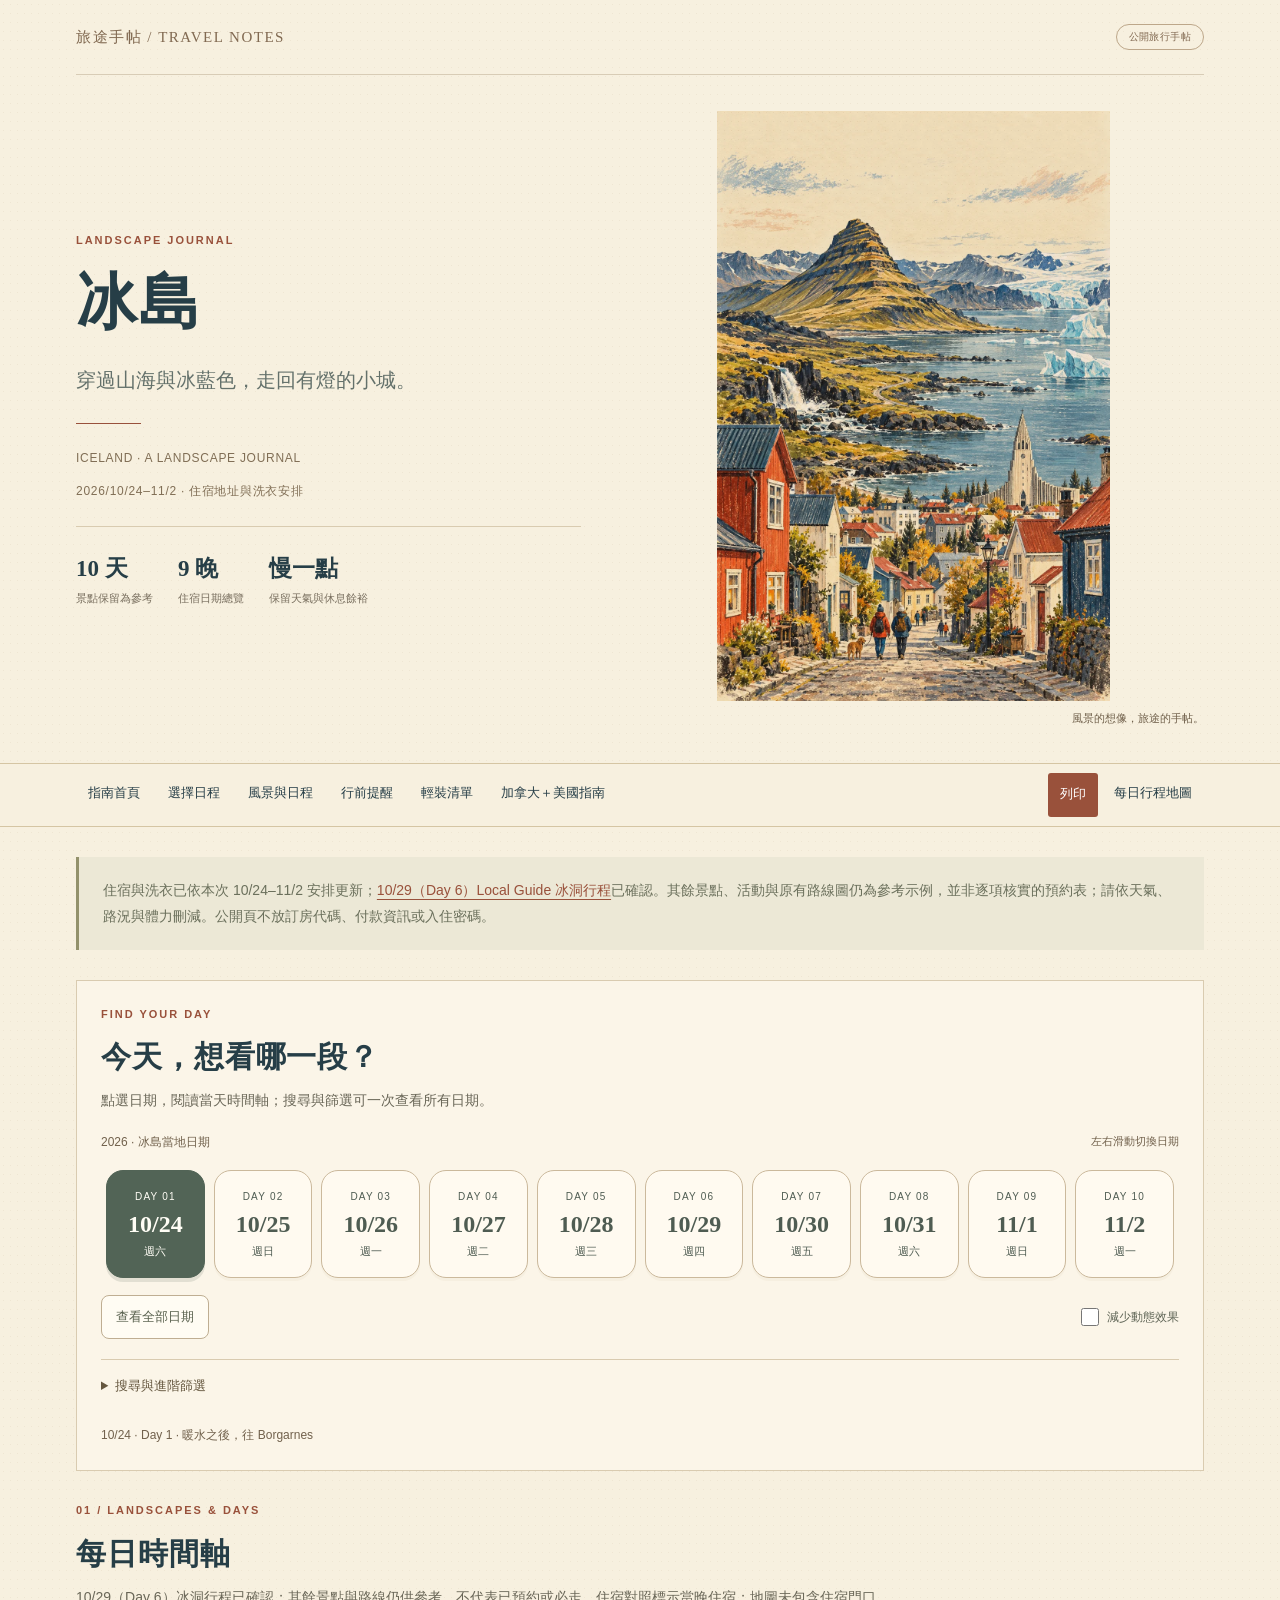
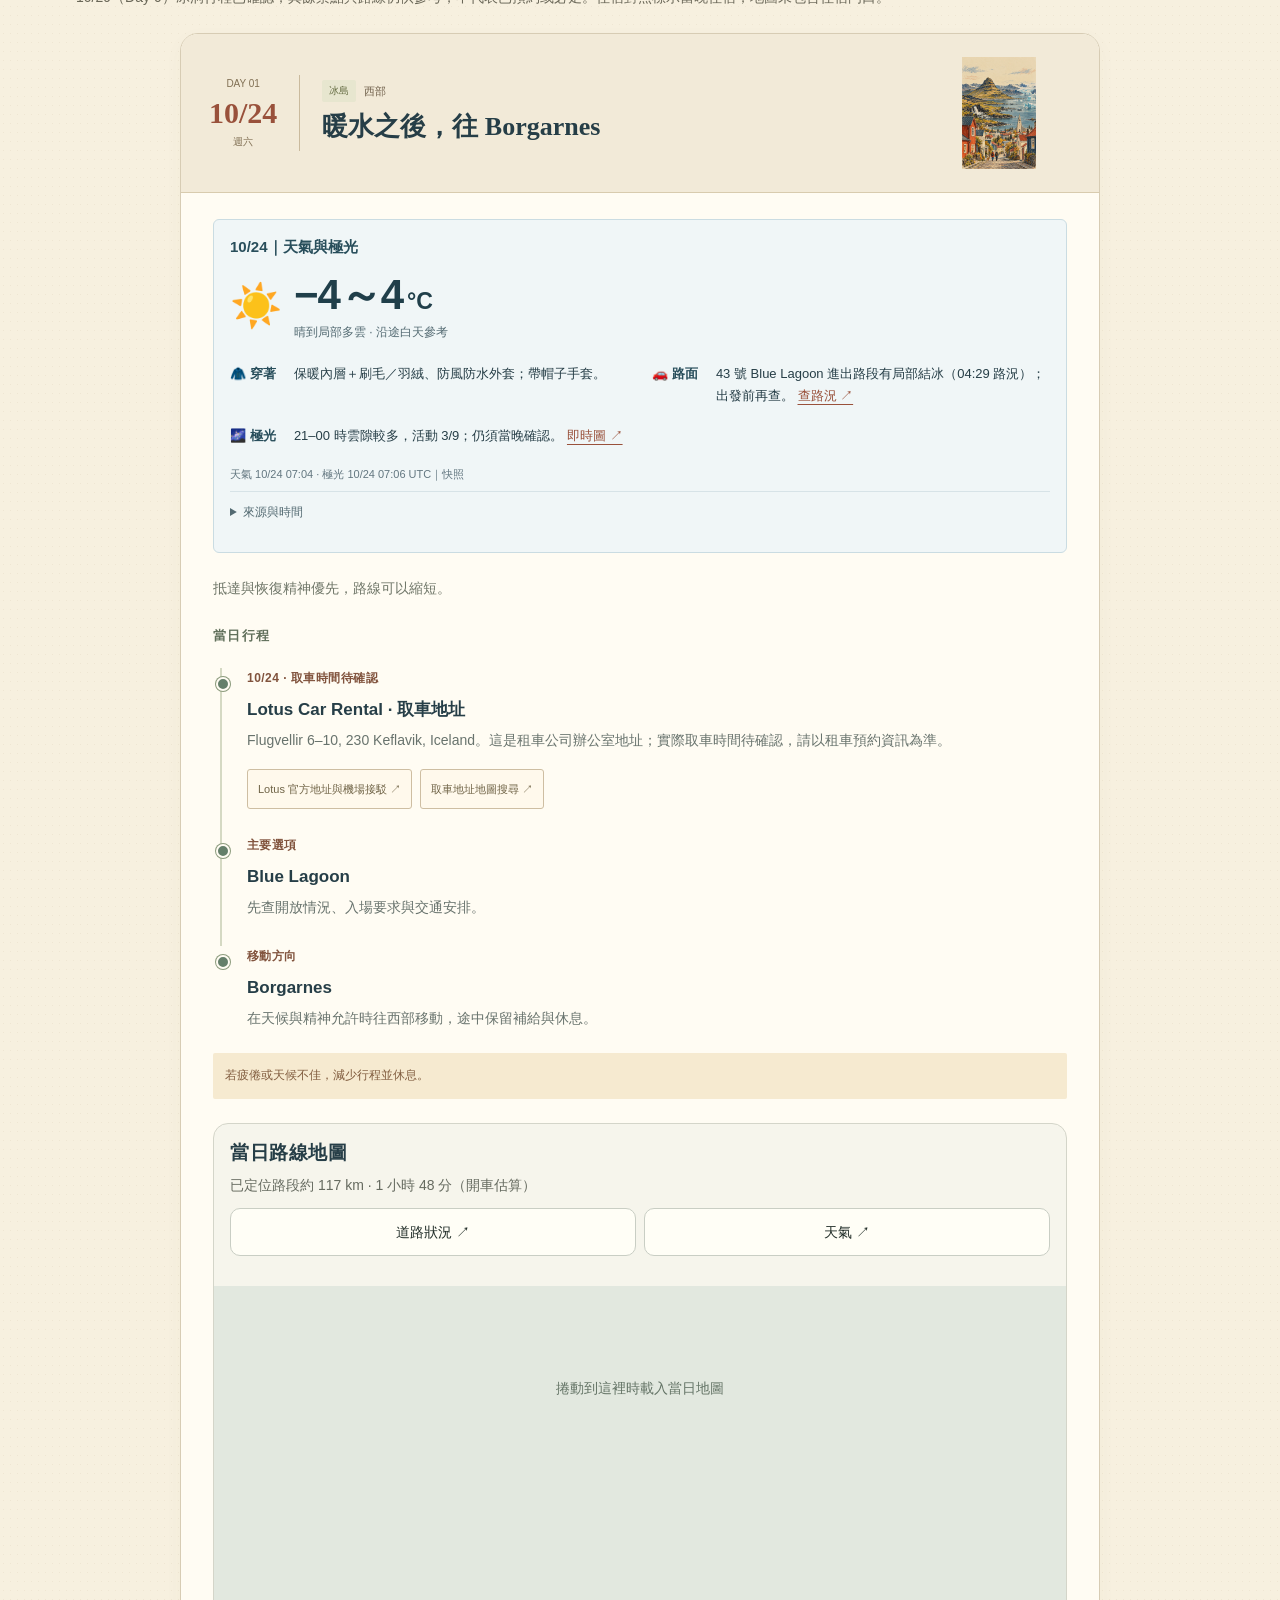
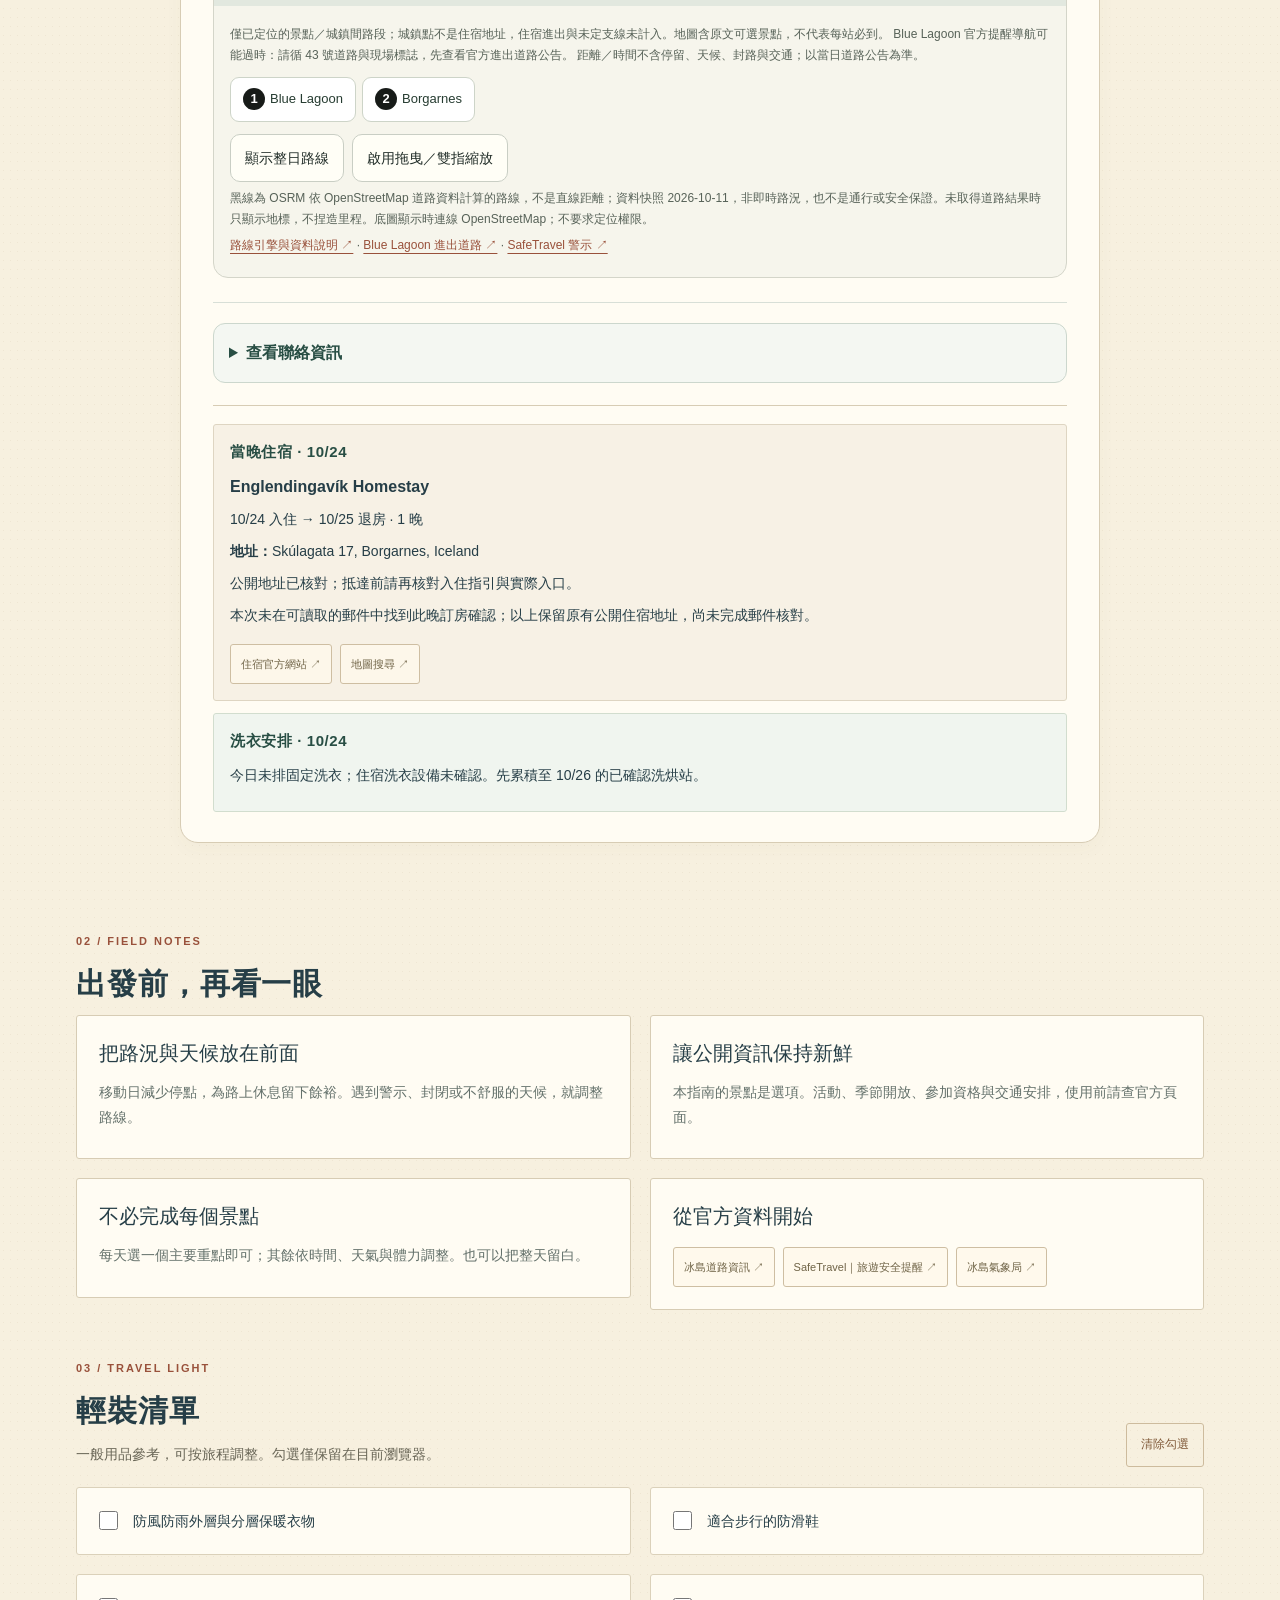
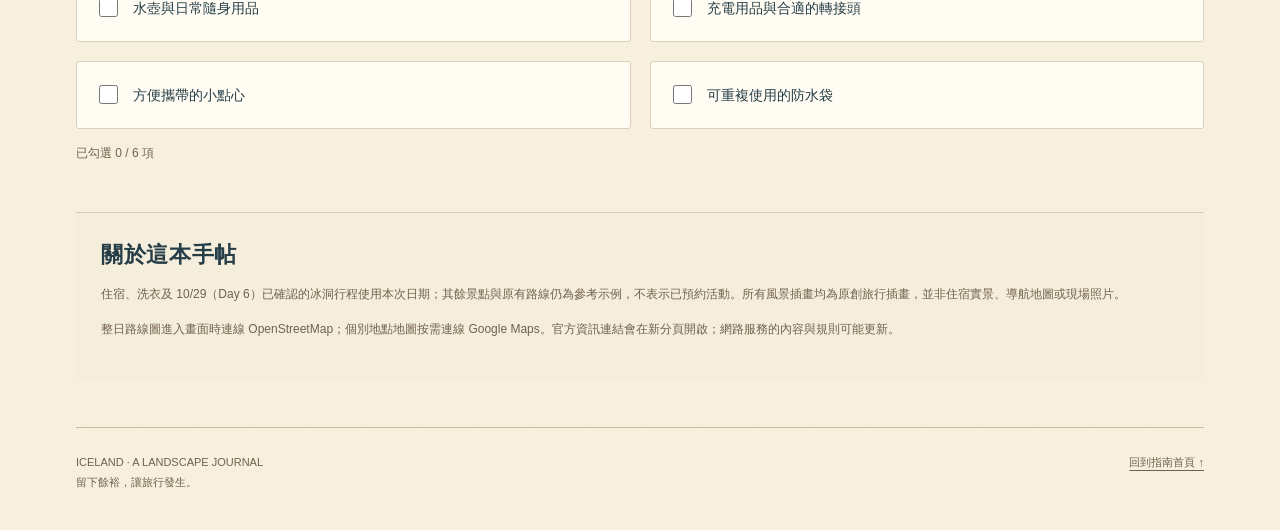
==== iceland.html @ a9594564 "Set Oct 31 recommended checkout and departure at 08:30" ====
<!DOCTYPE html>
<html lang="zh-Hant"><head><meta charset="utf-8"><meta name="viewport" content="width=device-width,initial-scale=1"><meta name="color-scheme" content="light"><meta name="referrer" content="origin"><meta http-equiv="Content-Security-Policy" content="default-src 'none'; style-src 'self'; script-src 'self'; img-src 'self' data: https://tile.openstreetmap.org; connect-src 'none'; form-action 'none'; base-uri 'none'; object-src 'none'; frame-src https://maps.google.com https://www.google.com"><title>冰島｜旅途手帖</title><meta name="description" content="冰島 10/24–11/2 住宿、洗衣安排與 10/29 Local Guide Ice Cave Discovery 已確認行程，其餘景點供參考。"><link rel="stylesheet" href="assets/site.css?v=20261011-map1"><link rel="stylesheet" href="assets/leaflet.css?v=20261011-route1"><link rel="stylesheet" href="assets/iceland-route.css?v=20261011-inline1"><link rel="stylesheet" href="assets/iceland-daily-logistics.css?v=20261023-daily1"><link rel="stylesheet" href="assets/iceland-daily-weather.css?v=20261023-weather-compact1"><link rel="stylesheet" href="assets/iceland-daily.css?v=20261023-timeline1"></head><body data-guide="iceland"><a class="skip" href="#days">跳到每日時間軸</a><header class="wrap"><div class="masthead"><a href="index.html">旅途手帖 / TRAVEL NOTES</a><span class="privacy">公開旅行手帖</span></div><div class="hero"><div><p class="eyebrow">LANDSCAPE JOURNAL</p><h1>冰島</h1><p class="hero-sub">穿過山海與冰藍色，走回有燈的小城。</p><div class="cover-rule"></div><p class="cover-caption">ICELAND · A LANDSCAPE JOURNAL</p><p class="period">2026/10/24–11/2 · 住宿地址與洗衣安排</p><div class="metrics"><div><b>10 天</b><span>景點保留為參考</span></div><div><b>9 晚</b><span>住宿日期總覽</span></div><div><b>慢一點</b><span>保留天氣與休息餘裕</span></div></div></div><figure class="cover-illustration"><img src="assets/iceland-1.webp" alt="冰島原創旅行風景插畫" width="1024" height="1536" fetchpriority="high" decoding="async"><figcaption>風景的想像，旅途的手帖。</figcaption></figure></div></header><nav class="topnav" aria-label="手帖導覽"><div class="wrap nav-inner"><a href="index.html">指南首頁</a><a href="#finder">選擇日程</a><a href="#days">風景與日程</a><a href="#notes">行前提醒</a><a href="#packing">輕裝清單</a><a href="canada.html">加拿大＋美國指南</a><button id="print" type="button">列印</button><a href="#days">每日行程地圖</a></div></nav><main class="wrap"><p class="intro-note">住宿與洗衣已依本次 10/24–11/2 安排更新；<a href="#day-6">10/29（Day 6）Local Guide 冰洞行程</a>已確認。其餘景點、活動與原有路線圖仍為參考示例，並非逐項核實的預約表；請依天氣、路況與體力刪減。公開頁不放訂房代碼、付款資訊或入住密碼。</p><noscript><p class="callout">下方完整列出 10 天行程；日期切換、篩選與清單勾選保存需要啟用 JavaScript。</p></noscript>
<section id="finder" class="finder"><div class="section-head"><div><p class="eyebrow">FIND YOUR DAY</p><h2>今天，想看哪一段？</h2><p class="section-desc">點選日期，閱讀當天時間軸；搜尋與篩選可一次查看所有日期。</p></div></div><div class="daily-date-ui" hidden><p class="date-hint">2026 · 冰島當地日期 <span>左右滑動切換日期</span></p><div class="date-strip" role="group" aria-label="選擇每日行程，方向鍵切換日期"><button type="button" class="date-chip" id="date-1" data-select-day="1" aria-controls="day-1" aria-pressed="false" aria-label="10 月 24 日，星期六，Day 1"><span class="date-chip-day">DAY 01</span><b>10/24</b><span class="date-chip-weekday">週六</span></button><button type="button" class="date-chip" id="date-2" data-select-day="2" aria-controls="day-2" aria-pressed="false" aria-label="10 月 25 日，星期日，Day 2"><span class="date-chip-day">DAY 02</span><b>10/25</b><span class="date-chip-weekday">週日</span></button><button type="button" class="date-chip" id="date-3" data-select-day="3" aria-controls="day-3" aria-pressed="false" aria-label="10 月 26 日，星期一，Day 3"><span class="date-chip-day">DAY 03</span><b>10/26</b><span class="date-chip-weekday">週一</span></button><button type="button" class="date-chip" id="date-4" data-select-day="4" aria-controls="day-4" aria-pressed="false" aria-label="10 月 27 日，星期二，Day 4"><span class="date-chip-day">DAY 04</span><b>10/27</b><span class="date-chip-weekday">週二</span></button><button type="button" class="date-chip" id="date-5" data-select-day="5" aria-controls="day-5" aria-pressed="false" aria-label="10 月 28 日，星期三，Day 5"><span class="date-chip-day">DAY 05</span><b>10/28</b><span class="date-chip-weekday">週三</span></button><button type="button" class="date-chip" id="date-6" data-select-day="6" aria-controls="day-6" aria-pressed="false" aria-label="10 月 29 日，星期四，Day 6"><span class="date-chip-day">DAY 06</span><b>10/29</b><span class="date-chip-weekday">週四</span></button><button type="button" class="date-chip" id="date-7" data-select-day="7" aria-controls="day-7" aria-pressed="false" aria-label="10 月 30 日，星期五，Day 7"><span class="date-chip-day">DAY 07</span><b>10/30</b><span class="date-chip-weekday">週五</span></button><button type="button" class="date-chip" id="date-8" data-select-day="8" aria-controls="day-8" aria-pressed="false" aria-label="10 月 31 日，星期六，Day 8"><span class="date-chip-day">DAY 08</span><b>10/31</b><span class="date-chip-weekday">週六</span></button><button type="button" class="date-chip" id="date-9" data-select-day="9" aria-controls="day-9" aria-pressed="false" aria-label="11 月 1 日，星期日，Day 9"><span class="date-chip-day">DAY 09</span><b>11/1</b><span class="date-chip-weekday">週日</span></button><button type="button" class="date-chip" id="date-10" data-select-day="10" aria-controls="day-10" aria-pressed="false" aria-label="11 月 2 日，星期一，Day 10"><span class="date-chip-day">DAY 10</span><b>11/2</b><span class="date-chip-weekday">週一</span></button></div><div class="daily-view-actions"><button id="all-days" type="button" aria-pressed="false" aria-controls="days">查看全部日期</button><label class="motion-choice"><input id="reduce-motion" type="checkbox"><span id="motion-label">減少動態效果</span></label></div></div><details class="day-filters"><summary>搜尋與進階篩選</summary><div class="week-chips" aria-label="相對週次"><button class="week-chip" type="button" data-week="all" aria-pressed="true">全部週次</button><button class="week-chip" type="button" data-week="1" aria-pressed="false">第 1 週 <small>Day 1–7</small></button><button class="week-chip" type="button" data-week="2" aria-pressed="false">第 2 週 <small>Day 8–10</small></button></div><div class="week-controls"><button id="prev-week" type="button">← 前一週</button><span id="active-week">全部週次</span><button id="next-week" type="button">下一週 →</button></div><div class="filters"><label>國家<select id="country"><option value="all">全部國家</option><option value="冰島">冰島</option></select></label><label>日期／日程<select id="day"><option value="all">全部 Day</option><option value="1">10/24 · Day 1 · 暖水之後，往 Borgarnes</option><option value="2">10/25 · Day 2 · 海豹沙灘與草帽山</option><option value="3">10/26 · Day 3 · 離開斯奈半島，木屋休息</option><option value="4">10/27 · Day 4 · 南岸瀑布，聽水的聲音</option><option value="5">10/28 · Day 5 · 黑沙灘往冰河湖</option><option value="6">10/29 · Day 6 · 留在冰藍色裡</option><option value="7">10/30 · Day 7 · 海鮮支線與東南岸回程</option><option value="8">10/31 · Day 8 · 黃金圈選段，回到小城</option><option value="9">11/1 · Day 9 · 雷克雅維克的一杯咖啡</option><option value="10">11/2 · Day 10 · 海岸留白與旅程收尾</option></select></label><label>地區<select id="region"><option value="all">全部地區</option><option value="西部">西部</option><option value="斯奈山半島">斯奈山半島</option><option value="南岸">南岸</option><option value="冰河湖">冰河湖</option><option value="東南岸">東南岸</option><option value="黃金圈">黃金圈</option><option value="Reykjavík">Reykjavík</option></select></label><label class="search">關鍵字<input id="search" type="search" placeholder="景點、城市、活動…" autocomplete="off"></label></div><div class="filter-actions"><button id="show-results" type="button">查看日程 ↓</button><button id="clear-filters" type="button" class="reset">全部／清除篩選</button></div></details><p id="result-count" class="result-count" role="status" aria-live="polite">共 10 天行程；景點仍依原註記供參考</p></section><section id="days" class="section"><div class="section-head"><div><p class="eyebrow">01 / LANDSCAPES &amp; DAYS</p><h2>每日時間軸</h2><p class="section-desc">10/29（Day 6）冰洞行程已確認；其餘景點與路線仍供參考，不代表已預約或必走。住宿對照標示當晚住宿；地圖未包含住宿門口。</p></div></div><section class="chapter-block" aria-labelledby="chapter-1"><div class="chapter-opening no-art"><div class="chapter-copy"><span class="chapter-number">01</span><span class="chapter-date">DAY 1–1</span><h3 id="chapter-1">霧與暖水之間</h3><p>第一段，留給休息與冰島的第一眼。</p><span class="chapter-flourish"></span></div></div><div class="day-grid"><article class="day-card" id="day-1" data-day="1" data-date="2026-10-24" aria-labelledby="day-title-1" data-week="1" data-country="冰島" data-region="西部"><div class="day-top"><div class="date-block"><span>DAY 01</span><b>10/24</b><small>週六</small></div><div class="day-heading"><div class="day-meta"><span class="tag">冰島</span><span>西部</span></div><h3 id="day-title-1">暖水之後，往 Borgarnes</h3></div><img class="day-illustration" src="assets/iceland-1.webp" alt="" width="144" height="112" loading="lazy" decoding="async"></div><div class="day-body"><!-- ICELAND_WEATHER_DAY_2026-10-24_START -->
<section id="weather-2026-10-24" class="daily-weather" aria-labelledby="weather-title-2026-10-24" data-weather-date="2026-10-24" data-weather-status="snapshot" data-weather-updated="2026-10-24T07:04:00Z" data-aurora-updated="2026-10-24T07:06:00Z" data-aurora-status="favorable"><h4 id="weather-title-2026-10-24">10/24｜天氣與極光</h4><div class="weather-quick-top"><span class="weather-icon" aria-hidden="true">☀️</span><div><span class="weather-temperature">−4～4<span class="weather-unit">°C</span></span><p class="weather-condition">晴到局部多雲 · 沿途白天參考</p></div></div><dl class="weather-guidance"><div><dt>🧥 穿著</dt><dd>保暖內層＋刷毛／羽絨、防風防水外套；帶帽子手套。</dd></div><div><dt>🚗 路面</dt><dd>43 號 Blue Lagoon 進出路段有局部結冰（04:29 路況）；出發前再查。 <a href="https://umferdin.is/en" target="_blank" rel="noopener noreferrer">查路況 ↗</a></dd></div><div class="weather-aurora"><dt>🌌 極光</dt><dd>21–00 時雲隙較多，活動 3/9；仍須當晚確認。 <a href="https://en.vedur.is/weather/forecasts/aurora/" target="_blank" rel="noopener noreferrer">即時圖 ↗</a></dd></div></dl><p class="weather-updated">天氣 10/24 07:04 · 極光 10/24 07:06 UTC｜快照</p><details class="weather-provenance"><summary>來源與時間</summary><div class="weather-provenance-body"><p>天氣：IMO，10/24 07:04 UTC 擷取核對；模型起報／分析 10/24 03:00 UTC，並非發布時間。溫度為本日 09:00–18:00 可用時次範圍，非整日高低溫。KEF −1～4°C、Grindavík −1～4°C、Hvanneyri −4～2°C；風速依序為 3～6、4～8、2～3 m/s。Hvanneyri 只作 Borgarnes 周邊參考，大字為沿途三站範圍，不是 Borgarnes 市區或住宿的精確預報。 所列時次未預報降水，來源未提供陣風；不補造雨量總計。</p><p>路面：10/24 約 07:07 UTC 核對 Umferdin 即時資料，43 號 Grindavíkurvegur 的 Reykjanesbraut–Norðurljósavegur 段標示「Spots of ice／局部結冰」，該路段更新 04:29 UTC。這是特定路段快照，不代表整條路況。如另走 42 號 Seltún 附近，當時標示「Slippery／濕滑」（03:21 更新）；425、427 號部分沿海路段也有局部結冰。SafeTravel 當時未列一般警報；不能因此推論道路無冰。</p><p>極光：IMO 雲圖於 10/24 07:06 UTC 核對，起報 10/24 03:00 UTC，涵蓋至 10/27 03:00 UTC；已看低、中、高雲。低、中、高雲圖在 10/24 21:00 與 10/25 00:00 顯示 Borgarnes 周邊多有雲隙，條件相對較佳。這是地區雲圖判讀，不是住宿上空的精確預報。 當日官方活動指數 3/9（0–9 刻度，不是可見百分比）。官方黑夜時段 18:27–翌日 07:58 為 Reykjavík 參考，不能當成住宿的精確時刻；21:00–午夜在此參考黑夜內。仍需黑暗、雲隙與實際活動配合，不保證看見。</p><div class="maps"><a class="map-link" href="https://xmlweather.vedur.is/?op_w=xml&amp;type=forec&amp;lang=en&amp;view=xml&amp;ids=990;1361;1777;1938;6300&amp;params=T;D;F;W;R;FG" target="_blank" rel="noopener noreferrer">IMO 天氣來源 ↗</a><a class="map-link" href="https://en.vedur.is/weather/forecasts/aurora/" target="_blank" rel="noopener noreferrer">IMO 極光／雲圖 ↗</a><a class="map-link" href="https://en.vedur.is/photos/harmonie_island_lcc/261024_0300_18.png" target="_blank" rel="noopener noreferrer">21 時低雲 ↗</a><a class="map-link" href="https://en.vedur.is/photos/harmonie_island_mcc/261024_0300_18.png" target="_blank" rel="noopener noreferrer">21 時中雲 ↗</a><a class="map-link" href="https://en.vedur.is/photos/harmonie_island_hcc/261024_0300_18.png" target="_blank" rel="noopener noreferrer">21 時高雲 ↗</a><a class="map-link" href="https://umferdin.is/en/road/90321" target="_blank" rel="noopener noreferrer">官方即時路況 ↗</a><a class="map-link" href="https://safetravel.is/" target="_blank" rel="noopener noreferrer">SafeTravel ↗</a></div></div></details></section>
<!-- ICELAND_WEATHER_DAY_2026-10-24_END -->
<p class="lead">抵達與恢復精神優先，路線可以縮短。</p><h4 class="timeline-heading">當日行程</h4><ul class="timeline"><li id="lotus-pickup"><span class="time">10/24 · 取車時間待確認</span><strong class="event-title">Lotus Car Rental · 取車地址</strong><p class="detail">Flugvellir 6–10, 230 Keflavik, Iceland。這是租車公司辦公室地址；實際取車時間待確認，請以租車預約資訊為準。</p><div class="maps"><a class="map-link" href="https://www.lotuscarrental.is/our-services/airport-shuttle" target="_blank" rel="noopener noreferrer">Lotus 官方地址與機場接駁 ↗</a><a class="map-link" href="https://www.google.com/maps/search/?api=1&amp;query=Lotus%20Car%20Rental%20Flugvellir%206-10%2C%20230%20Keflavik%2C%20Iceland" target="_blank" rel="noopener noreferrer">取車地址地圖搜尋 ↗</a></div></li><li><span class="time">主要選項</span><strong class="event-title">Blue Lagoon</strong><p class="detail">先查開放情況、入場要求與交通安排。</p></li><li><span class="time">移動方向</span><strong class="event-title">Borgarnes</strong><p class="detail">在天候與精神允許時往西部移動，途中保留補給與休息。</p></li></ul><p class="day-note">若疲倦或天候不佳，減少行程並休息。</p><section id="route-day-1" class="route-overview daily-inline-route" aria-labelledby="route-title-0" data-route-day="day-1"><div class="route-head"><div><h2 id="route-title-0">當日路線地圖</h2><p class="route-estimate" aria-live="polite">已定位路段約 117 km · 1 小時 48 分（開車估算）</p></div><div class="route-sources"><a href="https://umferdin.is/en" target="_blank" rel="noopener noreferrer">道路狀況 ↗</a><a href="https://en.vedur.is/" target="_blank" rel="noopener noreferrer">天氣 ↗</a></div></div><div class="route-canvas route-locked" aria-label="Day 1 · 暖水之後，往 Borgarnes 路線地圖"><p class="route-placeholder">捲動到這裡時載入當日地圖</p></div><div class="route-foot"><p class="route-note"></p><ol class="route-stop-list" aria-label="當日地點編號"></ol><div class="route-actions"><button type="button" class="route-reset">顯示整日路線</button><button type="button" class="route-enable" aria-pressed="false">啟用拖曳／雙指縮放</button></div><p class="route-status" role="status" aria-live="polite"></p><p class="route-note">黑線為 OSRM 依 OpenStreetMap 道路資料計算的路線，不是直線距離；資料快照 2026-10-11，非即時路況，也不是通行或安全保證。未取得道路結果時只顯示地標，不捏造里程。底圖顯示時連線 OpenStreetMap；不要求定位權限。</p><p class="route-note"><a href="https://routing.openstreetmap.de/about.html" target="_blank" rel="noopener noreferrer">路線引擎與資料說明 ↗</a> · <a href="https://www.bluelagoon.com/how-to-get-here" target="_blank" rel="noopener noreferrer">Blue Lagoon 進出道路 ↗</a> · <a href="https://safetravel.is/" target="_blank" rel="noopener noreferrer">SafeTravel 警示 ↗</a></p></div></section><div class="travel-tools"><details class="contact-disclosure"><summary>查看聯絡資訊</summary><div class="travel-tool-body"><p class="travel-help">以下為場館官方公開電話；再次點「撥打」才交由裝置開啟電話功能，不會自動撥號。</p><div class="travel-contact"><strong>Blue Lagoon · 客服</strong><div class="travel-actions"><a href="tel:+3544208800">撥打 +354 420 8800</a><a href="https://www.bluelagoon.com/contact" target="_blank" rel="noopener noreferrer">官方聯絡頁 ↗</a></div></div></div></details></div><div class="daily-logistics"><section id="stay-borgarnes" class="daily-logistics-section daily-stay" aria-labelledby="day-1-stay-title"><h4 id="day-1-stay-title">當晚住宿 · 10/24</h4><p class="daily-property">Englendingavík Homestay</p><p>10/24 入住 → 10/25 退房 · 1 晚</p><p><strong>地址：</strong>Skúlagata 17, Borgarnes, Iceland</p><p>公開地址已核對；抵達前請再核對入住指引與實際入口。</p><p>本次未在可讀取的郵件中找到此晚訂房確認；以上保留原有公開住宿地址，尚未完成郵件核對。</p><div class="maps"><a class="map-link" href="https://www.englendingavik.is/" target="_blank" rel="noopener noreferrer">住宿官方網站 ↗</a><a class="map-link" href="https://www.google.com/maps/search/?api=1&amp;query=Englendingav%C3%ADk%20Homestay%20Sk%C3%BAlagata%2017%2C%20Borgarnes%2C%20Iceland" target="_blank" rel="noopener noreferrer">地圖搜尋 ↗</a></div></section><section class="daily-logistics-section daily-laundry" aria-labelledby="day-1-laundry-title"><h4 id="day-1-laundry-title">洗衣安排 · 10/24</h4><p>今日未排固定洗衣；住宿洗衣設備未確認。先累積至 10/26 的已確認洗烘站。</p></section></div></div></article></div></section><section class="chapter-block" aria-labelledby="chapter-2"><div class="chapter-opening "><figure class="chapter-figure"><img src="assets/iceland-2.webp" alt="山與海，收藏在半島的原創風景插畫" width="1536" height="1024" loading="lazy" decoding="async"><figcaption>原創風景插畫 · 非導航地圖或現場照片</figcaption></figure><div class="chapter-copy"><span class="chapter-number">02</span><span class="chapter-date">DAY 2–3</span><h3 id="chapter-2">山與海，收藏在半島</h3><p>看山影、望海岸，在小鎮停一杯咖啡的時間。</p><span class="chapter-flourish"></span></div></div><div class="day-grid"><article class="day-card" id="day-2" data-day="2" data-date="2026-10-25" aria-labelledby="day-title-2" data-week="1" data-country="冰島" data-region="斯奈山半島"><div class="day-top"><div class="date-block"><span>DAY 02</span><b>10/25</b><small>週日</small></div><div class="day-heading"><div class="day-meta"><span class="tag">冰島</span><span>斯奈山半島</span></div><h3 id="day-title-2">海豹沙灘與草帽山</h3></div><img class="day-illustration" src="assets/iceland-2.webp" alt="" width="144" height="112" loading="lazy" decoding="async"></div><div class="day-body"><!-- ICELAND_WEATHER_DAY_2026-10-25_START -->
<section id="weather-2026-10-25" class="daily-weather" aria-labelledby="weather-title-2026-10-25" data-weather-date="2026-10-25" data-weather-status="snapshot" data-aurora-status="cloud-risk" data-aurora-updated="2026-10-25T07:45:00Z" data-weather-updated="2026-10-25T07:45:00Z"><h4 id="weather-title-2026-10-25">10/25｜天氣與極光</h4><div class="weather-quick-top"><span class="weather-icon" aria-hidden="true">☁️</span><div><span class="weather-temperature">2～4<span class="weather-unit">°C</span></span><p class="weather-condition">Grundarfjörður 陰 · 白天參考，晚間有小雨</p></div></div><dl class="weather-guidance"><div><dt>🧥 穿著</dt><dd>保暖內層＋刷毛／羽絨、防風防水外套；海岸停留帶帽子手套、防水鞋。</dd></div><div><dt>🚗 路面</dt><dd>54 號 Fróðárheiði 積雪；Grundarfjörður–Vatnaleið 局部結冰，出發前再查。 <a href="https://umferdin.is/en" target="_blank" rel="noopener noreferrer">查路況 ↗</a></dd></div><div class="weather-aurora"><dt>🌌 極光</dt><dd>低、中、高雲遮擋風險高；活動 3/9，不代表容易看見。 <a href="https://en.vedur.is/weather/forecasts/aurora/" target="_blank" rel="noopener noreferrer">即時圖 ↗</a></dd></div></dl><p class="weather-updated">10/25 07:45 UTC 更新｜冰島時間 · 預報快照</p><details class="weather-provenance"><summary>來源與時間</summary><div class="weather-provenance-body"><p>天氣：IMO，10/25 07:40–07:42 UTC 擷取、10/25 07:45 UTC 核對；模型起報／分析 10/25 03:00 UTC，並非發布時間。大字為本日 09:00–18:00 可用預報點範圍，不是整日最高／最低溫。Grundarfjörður 站，白天 2～4°C、風 2～4 m/s；19:00 起逐時天氣描述有小雨，21:00 約 3°C／2 m/s。白天 09:00–18:00 降水欄為零，但不能推論今晚無雨。此站僅代表半島北側城鎮，不是全半島、山口或住宿門口。 風速不是陣風，來源未提供陣風值；降水不跨不同時段直接累加成全日總量。</p><p>10/25 約 07:41 UTC 核對 Umferdin（資料流更新 07:40）：54 號 Fróðárheiði 為 Snow／積雪，路段更新 06:47；Grundarfjörður–Vatnaleið 為 Spots of ice／局部結冰，更新 07:29。56 號 Vatnaleið 與部分半島路段為 Not known／資訊未明，不能當成無冰。570 號為 Impassable／不通行。上述為當時實況，不是封閉所有 54 號路段，也不是全天保證。IMO 07:43 查詢未回傳有效天氣警報，仍不能推論道路安全。</p><p>極光：IMO 低、中、高雲圖於 10/25 07:45 UTC 核對；起報 10/25 03:00 UTC，涵蓋至 10/28 03:00 UTC。10/25 21:00 與 10/26 00:00 的低、中、高雲圖均顯示斯奈山北側／Grundarfjörður 周邊有廣泛雲層，遮擋風險高。相較昨日雲帶邊緣的預報，本批雲層更廣，不沿用較有利的判斷。 官方當日活動指數 3/9（0–9 刻度，不是看見的百分比）。官方黑夜時段 18:24–翌日 08:00 為 Reykjavík 參考，不是住宿的精確時刻；21:00–午夜位於此參考黑夜內。仍需黑暗、雲隙與實際活動配合，不保證看見。</p><div class="maps"><a class="map-link" href="https://xmlweather.vedur.is/?op_w=xml&amp;type=forec&amp;lang=en&amp;view=xml&amp;ids=1938;6300;36049&amp;params=T;D;F;W;R;FG" target="_blank" rel="noopener noreferrer">IMO 站點預報 ↗</a><a class="map-link" href="https://en.vedur.is/weather/forecasts/aurora/" target="_blank" rel="noopener noreferrer">IMO 極光／雲圖 ↗</a><a class="map-link" href="https://en.vedur.is/photos/harmonie_island_lcc/261025_0300_18.png" target="_blank" rel="noopener noreferrer">21 時低雲 ↗</a><a class="map-link" href="https://en.vedur.is/photos/harmonie_island_mcc/261025_0300_18.png" target="_blank" rel="noopener noreferrer">21 時中雲 ↗</a><a class="map-link" href="https://en.vedur.is/photos/harmonie_island_hcc/261025_0300_18.png" target="_blank" rel="noopener noreferrer">21 時高雲 ↗</a><a class="map-link" href="https://umferdin.is/en/road/90429" target="_blank" rel="noopener noreferrer">54 號 Fróðárheiði ↗</a><a class="map-link" href="https://umferdin.is/en/road/90431" target="_blank" rel="noopener noreferrer">54 號 Grundarfjörður–Vatnaleið ↗</a><a class="map-link" href="https://umferdin.is/en/road/90433" target="_blank" rel="noopener noreferrer">56 號 Vatnaleið ↗</a><a class="map-link" href="https://umferdin.is/en/road/91323" target="_blank" rel="noopener noreferrer">570 號路況 ↗</a></div></div></details></section>
<!-- ICELAND_WEATHER_DAY_2026-10-25_END -->
<p class="lead">山與海之間，選幾個短停就好。</p><h4 class="timeline-heading">當日行程</h4><ul class="timeline"><li><span class="time">主要選項</span><strong class="event-title">Ytri Tunga／Kirkjufell</strong><p class="detail">與野生動物保持距離；風大時縮短停留。</p></li><li><span class="time">彈性選項</span><strong class="event-title">Búðir 黑教堂／Arnarstapi</strong><p class="detail">時間與路況允許才加入。</p></li></ul><p class="day-note">半島道路、風速與能見度不適合時，調整路線。</p><div class="maps"><a class="map-link" href="https://www.road.is/" target="_blank" rel="noopener noreferrer">冰島道路資訊 ↗</a><a class="map-link" href="https://en.vedur.is/" target="_blank" rel="noopener noreferrer">冰島氣象局 ↗</a></div><section id="route-day-2" class="route-overview daily-inline-route" aria-labelledby="route-title-1" data-route-day="day-2"><div class="route-head"><div><h2 id="route-title-1">當日路線地圖</h2><p class="route-estimate" aria-live="polite">已定位路段約 89 km · 1 小時 28 分（開車估算）</p></div><div class="route-sources"><a href="https://umferdin.is/en" target="_blank" rel="noopener noreferrer">道路狀況 ↗</a><a href="https://en.vedur.is/" target="_blank" rel="noopener noreferrer">天氣 ↗</a></div></div><div class="route-canvas route-locked" aria-label="Day 2 · 海豹沙灘與草帽山 路線地圖"><p class="route-placeholder">捲動到這裡時載入當日地圖</p></div><div class="route-foot"><p class="route-note"></p><ol class="route-stop-list" aria-label="當日地點編號"></ol><div class="route-actions"><button type="button" class="route-reset">顯示整日路線</button><button type="button" class="route-enable" aria-pressed="false">啟用拖曳／雙指縮放</button></div><p class="route-status" role="status" aria-live="polite"></p><p class="route-note">黑線為 OSRM 依 OpenStreetMap 道路資料計算的路線，不是直線距離；資料快照 2026-10-11，非即時路況，也不是通行或安全保證。未取得道路結果時只顯示地標，不捏造里程。底圖顯示時連線 OpenStreetMap；不要求定位權限。</p><p class="route-note"><a href="https://routing.openstreetmap.de/about.html" target="_blank" rel="noopener noreferrer">路線引擎與資料說明 ↗</a> · <a href="https://www.bluelagoon.com/how-to-get-here" target="_blank" rel="noopener noreferrer">Blue Lagoon 進出道路 ↗</a> · <a href="https://safetravel.is/" target="_blank" rel="noopener noreferrer">SafeTravel 警示 ↗</a></p></div></section><div class="daily-logistics"><section id="stay-kirkjufell" class="daily-logistics-section daily-stay" aria-labelledby="day-2-stay-title"><h4 id="day-2-stay-title">當晚住宿 · 10/25</h4><p class="daily-property">Kirkjufell View Cottages</p><p>10/25 入住 → 10/26 退房 · 1 晚</p><p><strong>地址：</strong>Innri Látravík, Grundarfjörður, Iceland</p><p>公開房源地址已核對；抵達前請再核對入住指引與實際入口。</p><p>本次未在可讀取的郵件中找到此晚訂房確認；以上保留原有公開住宿地址，尚未完成郵件核對。</p><div class="maps"><a class="map-link" href="https://www.booking.com/hotel/is/kirkjufell-view-cottages.html" target="_blank" rel="noopener noreferrer">公開房源與地址 ↗</a><a class="map-link" href="https://www.google.com/maps/search/?api=1&amp;query=Kirkjufell%20View%20Cottages%20Innri%20L%C3%A1trav%C3%ADk%2C%20Grundarfj%C3%B6r%C3%B0ur%2C%20Iceland" target="_blank" rel="noopener noreferrer">地圖搜尋 ↗</a></div></section><section class="daily-logistics-section daily-laundry" aria-labelledby="day-2-laundry-title"><h4 id="day-2-laundry-title">洗衣安排 · 10/25</h4><p>今日未排固定洗衣；住宿洗衣設備未確認。明晚 10/26 在 Selfoss 住宿洗第一批衣物。</p></section></div></div></article><article class="day-card" id="day-3" data-day="3" data-date="2026-10-26" aria-labelledby="day-title-3" data-week="1" data-country="冰島" data-region="斯奈山半島"><div class="day-top"><div class="date-block"><span>DAY 03</span><b>10/26</b><small>週一</small></div><div class="day-heading"><div class="day-meta"><span class="tag">冰島</span><span>斯奈山半島</span></div><h3 id="day-title-3">離開斯奈半島，木屋休息</h3></div><img class="day-illustration" src="assets/iceland-2.webp" alt="" width="144" height="112" loading="lazy" decoding="async"></div><div class="day-body"><!-- ICELAND_WEATHER_DAY_2026-10-26_START -->
<section id="weather-2026-10-26" class="daily-weather" aria-labelledby="weather-title-2026-10-26" data-weather-date="2026-10-26" data-weather-status="snapshot" data-weather-updated="2026-10-26T09:48:00Z" data-aurora-updated="2026-10-26T19:14:00Z" data-aurora-status="cloud-risk"><h4 id="weather-title-2026-10-26">10/26｜天氣與極光</h4><div class="weather-quick-top"><span class="weather-icon" aria-hidden="true">🌥️</span><div><span class="weather-temperature">−2～3<span class="weather-unit">°C</span></span><p class="weather-condition">Selfoss 陰天 · 今日與晚間預報範圍，非即時實測</p></div></div><dl class="weather-guidance"><div><dt>🧥 穿著</dt><dd>保暖內層＋刷毛／羽絨、防風防水外套；早晚帶帽子手套。</dd></div><div><dt>🚗 路面</dt><dd>54 號部分路段結冰；56 號 Vatnaleið、1 號 Hafnarfjall 冰雪濕滑，減速並重查。 <a href="https://umferdin.is/en" target="_blank" rel="noopener noreferrer">查路況 ↗</a></dd></div><div class="weather-aurora"><dt>🌌 極光</dt><dd>19:14 重查：Selfoss 傍晚至午夜預報陰天，推估木屋周邊觀測機會偏低。最新官方活動數值本次未取得，不沿用早上 2/9 當作即時值。 <a href="https://en.vedur.is/weather/forecasts/aurora/">官方雲圖 ↗</a></dd></div></dl><p class="weather-updated">晚間重查 10/26 19:14｜冰島時間 · 地區預報，非木屋即時實測</p><details class="weather-provenance"><summary>來源與時間</summary><div class="weather-provenance-body"><p>10/26 19:14 重查 IMO Selfoss：18 時與午夜陰天；21 時 1°C／5 m/s，22 時 2°C／4 m/s，23 時至午夜 2°C／3 m/s，這些取樣時次降水為 0。Selfoss 僅作附近參考，不是住宿上空。官方極光動態頁本次未回傳活動數值，不能核實最新 Kp；Iceland at Night 的 10/26–29 展望為活動偏低，其他網站活動預報有分歧，不提供可見百分比。依陰天預報判斷，建議先在木屋觀察雲隙，不為追光長途出門。以下為較早快照，並非晚間新實測。</p><p><a href="https://www.gottvedur.is/en/vedur/spar/6300/">IMO Selfoss 預報</a> · <a href="https://icelandatnight.is/">Iceland at Night</a></p><p>10/26 09:48 再核對 IMO Selfoss 預報：12:00 0°C／4 m/s；15:00 1°C／4 m/s；18:00 0°C／3 m/s；21:00 2°C／5 m/s；22:00 3°C／5 m/s；午夜 2°C／3 m/s。這些時次降水欄為 0；中午、傍晚至午夜陰天。市區預報不等於木屋或 Kerið 上空。以下保留 08:00 路況與分層雲圖核對紀錄，其時間不同，並非本次即時重查。</p><p>天氣：IMO，10/26 07:58–07:59 UTC 擷取、10/26 08:00 UTC 核對；模型起報／分析 10/26 03:00 UTC，並非發布時間。大字為本日 09:00–18:00 可用預報點範圍，不是整日最高／最低溫。Selfoss 站 −2～1°C、風 1～4 m/s；09:00 −2°C，白天取樣降水欄為零。離開半島前，Grundarfjörður 同時段 2～4°C、風 1～5 m/s，中午晴、傍晚轉陰。兩站不能代表沿途山口。 風速不是陣風，來源未提供陣風值；降水不跨不同時段直接累加成全日總量。</p><p>10/26 07:59 UTC 核對 Umferdin（資料流 07:56）：54 號 Grundarfjörður–Vatnaleið 局部結冰（06:06）；54 號 Hringvegur–Hítará 冰雪濕滑（05:47）；56 號 Vatnaleið 冰雪濕滑（07:35）；1 號 Hafnarfjall 冰雪濕滑（07:14）。這是特定路段當時分類，不是全線封閉或全天保證。拉長車距，出發前再查。SafeTravel 首頁此次未列一般警報，不表示道路無冰。</p><p>極光：IMO 低、中、高雲圖於 10/26 08:00 UTC 核對；起報 10/26 03:00 UTC，涵蓋至 10/29 03:00 UTC。10/26 21:00 與 10/27 00:00 的 Selfoss 周邊中、高雲廣泛，即使低雲較少仍有明顯遮擋風險。這是地區圖判讀，不是住宿正上空的精確預報。 官方當日活動指數 2/9（0–9 刻度，不是看見的百分比）。官方黑夜時段 18:21–翌日 08:03 為 Reykjavík 參考，不是住宿的精確時刻；21:00–午夜位於此參考黑夜內。仍需黑暗、雲隙與實際活動配合，不保證看見。</p><div class="maps"><a class="map-link" href="https://xmlweather.vedur.is/?op_w=xml&amp;type=forec&amp;lang=en&amp;view=xml&amp;ids=1938;6300;36049;5309&amp;params=T;D;F;W;R;FG" target="_blank" rel="noopener noreferrer">IMO 站點預報 ↗</a><a class="map-link" href="https://en.vedur.is/weather/forecasts/aurora/" target="_blank" rel="noopener noreferrer">IMO 極光／雲圖 ↗</a><a class="map-link" href="https://en.vedur.is/photos/harmonie_island_lcc/261026_0300_18.png" target="_blank" rel="noopener noreferrer">21 時低雲 ↗</a><a class="map-link" href="https://en.vedur.is/photos/harmonie_island_mcc/261026_0300_18.png" target="_blank" rel="noopener noreferrer">21 時中雲 ↗</a><a class="map-link" href="https://en.vedur.is/photos/harmonie_island_hcc/261026_0300_18.png" target="_blank" rel="noopener noreferrer">21 時高雲 ↗</a><a class="map-link" href="https://umferdin.is/en/road/90431" target="_blank" rel="noopener noreferrer">54 號局部結冰 ↗</a><a class="map-link" href="https://umferdin.is/en/road/90426" target="_blank" rel="noopener noreferrer">54 號冰雪濕滑 ↗</a><a class="map-link" href="https://umferdin.is/en/road/90433" target="_blank" rel="noopener noreferrer">56 號 Vatnaleið ↗</a><a class="map-link" href="https://umferdin.is/en/road/80402" target="_blank" rel="noopener noreferrer">1 號 Hafnarfjall ↗</a></div></div></details></section>
<!-- ICELAND_WEATHER_DAY_2026-10-26_END -->
<p class="lead">11:00 退房，已短停 Kolgrafarfjörður；今日未去 Costco，Kerið 改至 10/27。傍晚已接近木屋，先入住休息。</p><h4 class="timeline-heading">當日行程</h4><ul class="timeline"><li><span class="time">11:00 · 已完成</span><strong class="event-title">斯奈半島住宿退房</strong><p class="detail">依今日實際進度記錄。</p></li><li><span class="time">剛剛 · 已短停</span><strong class="event-title">Kolgrafarfjörður</strong><p class="detail">已完成短停，接著前往 Stykkishólmur。</p></li><li><span class="time">12:30 · 預計抵達，尚非已完成</span><strong class="event-title">Norska húsið 挪威屋／彩色街屋</strong><p class="detail">地址：Hafnargata 5, 340 Stykkishólmur。看挪威屋外觀、沿 Hafnargata 往港口散步；這裡是彩色街屋，並非雷克雅維克的彩虹路面街。午餐可在附近外帶。</p><div class="maps"><a class="map-link" href="https://www.google.com/maps/search/?api=1&amp;query=Norska%20husid%20Hafnargata%205%20Stykkisholmur" target="_blank" rel="noopener noreferrer">挪威屋／彩色街屋導航 ↗</a></div></li><li><span class="time">午餐 · 到場確認營業與價格</span><strong class="event-title">Meistarinn 熱狗／三明治，或 Hafnarvagninn 炸魚薯條</strong><p class="detail">Meistarinn 為鎮上觀光網站列出的熱狗與三明治餐車；第三方每人價格區間約 ISK 1,000～2,000，並非已核實的當日單品價格。Hafnarvagninn 在 Sæbraut 港口，供炸魚薯條外帶；第三方每人約 ISK 2,000～4,000。想省預算先看熱狗；兩家冬季／週一營業資料不一致，今天是否營業未確認，現場價為準。若沒開，不必久等，改途中補給或 Costco 用餐。</p><div class="maps"><a class="map-link" href="https://www.google.com/maps/search/?api=1&amp;query=Meistarinn%20Stykkisholmur" target="_blank" rel="noopener noreferrer">Meistarinn 地圖 ↗</a><a class="map-link" href="https://www.google.com/maps/search/?api=1&amp;query=Hafnarvagninn%20Fish%20Chips%20Saebraut%20Stykkisholmur" target="_blank" rel="noopener noreferrer">Hafnarvagninn 地圖 ↗</a><a class="map-link" href="https://www.visitstykkisholmur.is/en/food-and-drink" target="_blank" rel="noopener noreferrer">鎮上官方餐飲資訊 ↗</a></div></li><li><span class="time">未前往</span><strong class="event-title">Costco 取消</strong><p class="detail">今日未去 Costco；明日改在 Vík Krónan 採買，不補走 Costco。</p></li><li><span class="time">移至 10/27</span><strong class="event-title">Kerið 火口湖</strong><p class="detail">改排明天木屋出發後第一站。</p></li><li><span class="time">16:00 後可入住 · 抵達依當日進度</span><strong class="event-title">Golden Circle 木屋入住</strong><p class="detail">入住後煮飯、洗衣烘衣與休息。</p><a href="#stay-selfoss">住宿地址與郵件定位導航 ↓</a></li></ul><div class="maps"><a class="map-link" href="https://www.road.is/" target="_blank" rel="noopener noreferrer">冰島道路資訊 ↗</a></div><section id="route-day-3" class="route-overview"><h2>今日移動紀錄</h2><p>11:00 退房 → Kolgrafarfjörður 短停 → Stykkishólmur 原排停留 → 木屋。Costco 未去，火口湖改明天。</p><p><a href="#stay-selfoss">木屋地址與定位 ↓</a></p></section><div class="daily-logistics"><section id="stay-selfoss" class="daily-logistics-section daily-stay" aria-labelledby="day-3-stay-title"><h4 id="day-3-stay-title">當晚住宿 · 10/26</h4><p class="daily-property">Golden Circle Lux Cabin/Cinema &amp; Aurora Glasshouse</p><p>10/26 16:00 後入住 → 10/27 11:00 前退房 · 1 晚</p><p><strong>地址：</strong>Lækjarbrekka 27, 805, Iceland（房東入住訊息）</p><p>已核對 Airbnb 訂房郵件（10/24 提醒信）。郵件提供住宿定位：64.07136467792918, -20.96472655220253；請使用下方郵件定位導航，不以 Selfoss 市中心代替。Google Maps 可能帶往屋後；找周圍有許多樹的木屋，在到達木屋前向右轉進短車道，依房東照片辨認。</p><div class="maps"><a class="map-link" href="https://maps.google.com/maps?daddr=64.07136467792918,-20.96472655220253" target="_blank" rel="noopener noreferrer">訂房郵件住宿定位／導航 ↗</a><a class="map-link" href="https://www.airbnb.com/rooms/1620284124791821518" target="_blank" rel="noopener noreferrer">Airbnb 房源 ↗</a></div></section><section class="daily-logistics-section daily-laundry" aria-labelledby="day-3-laundry-title"><h4 id="day-3-laundry-title">洗衣安排 · 10/26</h4><p><strong>今晚第一批洗＋烘：洗衣機與烘衣機已確認。</strong>入住後洗保暖內層、內衣褲與襪子；當晚完成乾衣，隔天移動不帶濕衣。</p><p>羊毛、羽絨與防水外層依洗標處理，不全部放進烘衣機。</p><p>若飯店付費送洗能完成，26 → 28 → 31 約每 2–3 天補洗一次；成人貼身換洗衣物可先按 <strong>4 套（含身上 1 套）</strong>估算，再留乾衣與濕身備用量。</p><p><strong>若 10/28 送洗不可行，10/26 → 10/31 會相隔 5 天。</strong>此時 4 套不能保證夠用，需增加換洗量或另確認洗衣點；不要依賴 10/30 木屋未確認的設備。</p></section></div></div></article></div></section><section class="chapter-block" aria-labelledby="chapter-3"><div class="chapter-opening "><figure class="chapter-figure"><img src="assets/iceland-3.webp" alt="沿南岸，聽水的聲音的原創風景插畫" width="1536" height="1024" loading="lazy" decoding="async"><figcaption>原創風景插畫 · 非導航地圖或現場照片</figcaption></figure><div class="chapter-copy"><span class="chapter-number">03</span><span class="chapter-date">DAY 4–5</span><h3 id="chapter-3">沿南岸，聽水的聲音</h3><p>瀑布、黑沙與遠方的冰河，把腳步放輕。</p><span class="chapter-flourish"></span></div></div><div class="day-grid"><article class="day-card" id="day-4" data-day="4" data-date="2026-10-27" aria-labelledby="day-title-4" data-week="1" data-country="冰島" data-region="南岸"><div class="day-top"><div class="date-block"><span>DAY 04</span><b>10/27</b><small>週二</small></div><div class="day-heading"><div class="day-meta"><span class="tag">冰島</span><span>南岸</span></div><h3 id="day-title-4">南岸瀑布，聽水的聲音</h3></div><img class="day-illustration" src="assets/iceland-3.webp" alt="" width="144" height="112" loading="lazy" decoding="async"></div><div class="day-body"><!-- ICELAND_WEATHER_DAY_2026-10-27_START -->
<section id="weather-2026-10-27" class="daily-weather" aria-labelledby="weather-title-2026-10-27" data-weather-date="2026-10-27" data-weather-status="snapshot" data-aurora-updated="2026-10-27T07:46:00Z" data-aurora-status="cloud-risk" data-weather-updated="2026-10-27T07:46:00Z"><h4 id="weather-title-2026-10-27">10/27｜天氣與極光</h4><div class="weather-quick-top"><span class="weather-icon" aria-hidden="true">🌤️</span><div><span class="weather-temperature">3～6<span class="weather-unit">°C</span></span><p class="weather-condition">Reynisfjall 陰轉晴、傍晚多雲 · 近 Vík 參考</p></div></div><dl class="weather-guidance"><div><dt>🧥 穿著</dt><dd>保暖分層＋防風防水外套、防水鞋；瀑布水霧區備乾衣、帽子手套。</dd></div><div><dt>🚗 路面</dt><dd>35 號往 Kerið 與已查南岸路段可通行；午後風增強，仍須重查路況。 <a href="https://umferdin.is/en" target="_blank" rel="noopener noreferrer">查路況 ↗</a></dd></div><div class="weather-aurora"><dt>🌌 極光</dt><dd>中高雲遮擋風險高，低雲局部有空隙；活動 1/9 偏弱。 <a href="https://en.vedur.is/weather/forecasts/aurora/" target="_blank" rel="noopener noreferrer">即時圖 ↗</a></dd></div></dl><p class="weather-updated">10/27 07:46 UTC 更新｜冰島時間 · 預報快照</p><details class="weather-provenance"><summary>來源與時間</summary><div class="weather-provenance-body"><p>天氣：IMO，10/27 07:42 UTC 擷取、10/27 07:46 UTC 核對；模型起報／分析 10/27 03:00 UTC，並非發布時間。大字為本日 09:00–18:00 可用預報點範圍，不是整日最高／最低溫。Reynisfjall 站 3～6°C、風 1～11 m/s，午後較強，白天取樣降水欄為零。此山站僅作 Vík 附近參考，不是 Garðakot 或全南岸；Selfoss 同時段 4～6°C、風 2～6 m/s，多雲／陰。 風速不是陣風，來源未提供陣風值；降水不跨不同時段直接累加成全日總量。</p><p>10/27 07:44 UTC 核對 Umferdin 資料流 07:41：35 號 Hringvegur–Laugarvatnsvegur（03:30）、1 號 Selfoss–Þjórsá–Hella–Hvolsvöllur–Markarfljót–Steinar（03:30–03:36）、Skógar 及 Reynisfjall／Vík（05:26）分類 Easily passable。不是全線或全天無冰保證，也不涵蓋景點步道／私人入口。若走 36 號 Biskupstungnabraut–Írafoss，03:31 為局部結冰。</p><p>極光：IMO 低、中、高雲圖於 10/27 07:46 UTC 核對；起報 10/27 03:00 UTC，涵蓋至 10/30 03:00 UTC。10/27 21:00 與 10/28 00:00 Garðakot／Vík 海岸低雲局部有空隙，但中、高雲仍有明顯遮擋風險；不把低雲空隙當整片晴空。這是地區圖判讀。 官方當日活動指數 1/9（0–9 刻度，不是看見的百分比）。官方黑夜時段 18:18–翌日 08:06 為 Reykjavík 參考，不是住宿的精確時刻；21:00–午夜位於此參考黑夜內。仍需黑暗、雲隙與實際活動配合，不保證看見。</p><div class="maps"><a class="map-link" href="https://xmlweather.vedur.is/?op_w=xml&amp;type=forec&amp;lang=en&amp;view=xml&amp;ids=1938;6300;36049;5309&amp;params=T;D;F;W;R;FG" target="_blank" rel="noopener noreferrer">IMO 站點預報 ↗</a><a class="map-link" href="https://en.vedur.is/weather/forecasts/aurora/" target="_blank" rel="noopener noreferrer">IMO 極光／雲圖 ↗</a><a class="map-link" href="https://en.vedur.is/photos/harmonie_island_lcc/261027_0300_18.png" target="_blank" rel="noopener noreferrer">21 時低雲 ↗</a><a class="map-link" href="https://en.vedur.is/photos/harmonie_island_mcc/261027_0300_18.png" target="_blank" rel="noopener noreferrer">21 時中雲 ↗</a><a class="map-link" href="https://en.vedur.is/photos/harmonie_island_hcc/261027_0300_18.png" target="_blank" rel="noopener noreferrer">21 時高雲 ↗</a><a class="map-link" href="https://umferdin.is/en/road/90216" target="_blank" rel="noopener noreferrer">35 號往 Kerið ↗</a><a class="map-link" href="https://umferdin.is/en/road/90121" target="_blank" rel="noopener noreferrer">1 號南岸 ↗</a><a class="map-link" href="https://umferdin.is/en/road/90104" target="_blank" rel="noopener noreferrer">Reynisfjall ↗</a><a class="map-link" href="https://umferdin.is/en/road/90220" target="_blank" rel="noopener noreferrer">36 號局部結冰 ↗</a><a class="map-link" href="https://en.vedur.is/weather/stations/?s=reyni" target="_blank" rel="noopener noreferrer">Reynisfjall 站資料 ↗</a></div></div></details></section>
<!-- ICELAND_WEATHER_DAY_2026-10-27_END -->
<p class="lead">木屋 → Kerið 火口湖 → 午餐 → Seljalandsfoss 塞里雅蘭瀑布 →【必去】Eyvindarholt DC-3 飛機殘骸（停車後短程步行）→ Skógafoss 斯科加瀑布 → Vík 採買 → Garðakot 住宿。取消 Sólheimasandur 接駁安排；備份景點照常保留。</p><h4 class="timeline-heading">當日行程</h4><ul class="timeline"><li><span class="time">上午出發 · 11:00 前退房</span><strong class="event-title">木屋出發</strong><p class="detail">先收拾行李、退房；有天光後前往火口湖。</p><div class="maps"><a class="map-link" href="https://www.google.com/maps/search/?api=1&amp;query=L%C3%A6kjarbrekka%2027%20Iceland" target="_blank" rel="noopener noreferrer">導航 ↗</a></div></li><li><span class="time">第一站 · 預留約 30～45 分鐘</span><strong class="event-title">Kerið 火口湖</strong><p class="detail">由今日移至明天，以火口上方觀景為主；結冰或強風時縮短停留。</p><div class="maps"><a class="map-link" href="https://www.google.com/maps/search/?api=1&amp;query=Kerid%20Crater%20Iceland" target="_blank" rel="noopener noreferrer">導航 ↗</a></div></li><li><span class="time">中午 · 彈性安排</span><strong class="event-title">午餐／補給</strong><p class="detail">沿途用餐，先備好孩子點心與飲水；不需再配合飛機接駁班次趕路。</p></li><li><span class="time">午餐後 · 第一個主要瀑布</span><strong class="event-title">Seljalandsfoss 塞里雅蘭瀑布</strong><p class="detail">注意水霧、濕滑與結冰；不勉強繞至瀑布後方。</p><div class="maps"><a class="map-link" href="https://www.google.com/maps/search/?api=1&amp;query=Seljalandsfoss" target="_blank" rel="noopener noreferrer">導航 ↗</a></div></li><li><span class="time">必去 · 塞里雅蘭瀑布附近 · 預留約 20～30 分鐘</span><strong class="event-title">【必去】Eyvindarholt DC-3 飛機殘骸</strong><p class="detail">改看草地上的這架，停車後短程步行即可，不需巴士接駁。這不是 Sólheimasandur 黑沙平原的飛機。官方目前採 SitePass，含停車、飛機參觀與現場設施，依車種收費；目前公開付款頁未能核實金額。舊遊記常見 ISK 1,000／車，僅作歷史參考，不當作已確認現價；請依現場或官方付款頁顯示為準。</p><div class="maps"><a class="map-link" href="https://www.google.com/maps/search/?api=1&amp;query=DC-3+Airplane+Wreck+Eyvindarholt" target="_blank" rel="noopener noreferrer">Eyvindarholt 飛機定位 ↗</a><a class="map-link" href="https://www.planewreck.is/sitepass/" target="_blank" rel="noopener noreferrer">官方 SitePass／現價 ↗</a></div></li><li><span class="time">備份 · 時間、天光與步道安全允許才加入</span><strong class="event-title">【備份】Gljúfrabúi 秘密瀑布</strong><p class="detail">接在 Seljalandsfoss 後，沿現場步道前往；峽縫入口濕滑，結冰或水勢大時不進入，不勉強踩水。</p><div class="maps"><a class="map-link" href="https://www.google.com/maps/search/?api=1&amp;query=Gljufrabui" target="_blank" rel="noopener noreferrer">備份景點定位 ↗</a><a class="map-link" href="https://www.google.com/maps/dir/?api=1&amp;origin=Seljalandsfoss&amp;destination=Gljufrabui&amp;travelmode=walking" target="_blank" rel="noopener noreferrer">備份步行路線（依現場標示） ↗</a></div></li><li><span class="time">飛機殘骸後 · 第二個主要瀑布</span><strong class="event-title">Skógafoss 斯科加瀑布</strong><p class="detail">以地面觀景為主，視體力與天光決定是否登階；Gljúfrabúi、Kvernufoss 保留為下方備份路線。</p><div class="maps"><a class="map-link" href="https://www.google.com/maps/search/?api=1&amp;query=Skogafoss" target="_blank" rel="noopener noreferrer">導航 ↗</a></div></li><li><span class="time">備份 · 時間、天光與步道安全允許才加入</span><strong class="event-title">【備份】Kvernufoss 克韋爾努瀑布</strong><p class="detail">接在 Skógafoss 後，先開車到 Skógar Museum 附近步道起點，再步行；遵守現場停車、付費與步道標示，天光不足或結冰就略過。</p><div class="maps"><a class="map-link" href="https://www.google.com/maps/search/?api=1&amp;query=Kvernufoss" target="_blank" rel="noopener noreferrer">備份景點定位 ↗</a><a class="map-link" href="https://www.google.com/maps/dir/?api=1&amp;origin=Skogar+Museum&amp;destination=Kvernufoss&amp;travelmode=walking" target="_blank" rel="noopener noreferrer">備份步行路線（依現場標示） ↗</a></div></li><li><span class="time">瀑布後 · 約 30～45 分鐘</span><strong class="event-title">Vík Krónan 採買</strong><p class="detail">Austurvegur 20, Vík；官網每日 09:00–21:00。Vík 沒有 Bónus，依本次選定路線在 Krónan 補貨。Garðakot 位於 Vík 西邊，買完需往西返回住宿。</p><div class="maps"><a class="map-link" href="https://www.google.com/maps/search/?api=1&amp;query=Kronan%20Vik%20Austurvegur%2020" target="_blank" rel="noopener noreferrer">導航 ↗</a></div></li><li><span class="time">備份景點 · 視時間、天光與天候決定</span><strong class="event-title">【備份】Víkurkirkja 維克教堂</strong><p class="detail">可在 Vík 採買前後順遊，建議停留約 15～20 分鐘拍紅頂白牆教堂外觀；有天光、時間充裕才加入。這座是維克教堂，眼科教堂 Ingjaldshólskirkja 在斯奈半島。</p><div class="maps"><a class="map-link" href="https://www.google.com/maps/search/?api=1&amp;query=Vikurkirkja+Vik+Iceland" target="_blank" rel="noopener noreferrer">備份景點導航 ↗</a></div></li><li><span class="time">採買後</span><strong class="event-title">Grand Guesthouse Garðakot 入住</strong><p class="detail">依住宿入住規定安排抵達；黑沙灘保留 10/28。</p><div class="maps"><a class="map-link" href="https://www.google.com/maps/search/?api=1&amp;query=Grand%20Guesthouse%20Gardakot" target="_blank" rel="noopener noreferrer">導航 ↗</a></div></li></ul><div class="maps"><a class="map-link" href="https://safetravel.is/" target="_blank" rel="noopener noreferrer">SafeTravel｜旅遊安全提醒 ↗</a><a class="map-link" href="https://en.vedur.is/" target="_blank" rel="noopener noreferrer">冰島氣象局 ↗</a></div><section id="route-day-4" class="route-overview"><h2>明日路線導航</h2><p>木屋 → 火口湖 → 午餐 → 塞里雅蘭瀑布 → Eyvindarholt 飛機殘骸 → 斯科加瀑布 → Vík Krónan → Garðakot。備份：Gljúfrabúi、Kvernufoss、維克教堂；視時間、天光與現場狀況加入。</p><div class="maps"><a class="map-link" href="https://www.google.com/maps/dir/?api=1&amp;origin=64.07136467792918,-20.96472655220253&amp;destination=Grand+Guesthouse+Gardakot&amp;waypoints=Kerid+Crater|Seljalandsfoss|DC-3+Airplane+Wreck+Eyvindarholt|Skogafoss|Kronan+Vik&amp;travelmode=driving" target="_blank" rel="noopener noreferrer">整日路線（確認所有停靠點） ↗</a></div><p>車程以當日導航與路況為準。</p></section><div class="daily-logistics"><section id="stay-gardakot" class="daily-logistics-section daily-stay" aria-labelledby="day-4-stay-title"><h4 id="day-4-stay-title">當晚住宿 · 10/27</h4><p class="daily-property">Grand Guesthouse Garðakot</p><p>10/27 入住 → 10/28 退房 · 1 晚</p><p><strong>地址：</strong>Garðakot, 871 Vík í Mýrdal, Iceland</p><p>Garðakot 是住宿／農場地名，不是 Vík 市中心。</p><p>本次未在可讀取的郵件中找到此晚訂房確認；以上保留原有公開住宿地址，尚未完成郵件核對。</p><div class="maps"><a class="map-link" href="https://grandguesthouse.wixsite.com/gardakot/contact" target="_blank" rel="noopener noreferrer">官方地址 ↗</a><a class="map-link" href="https://www.google.com/maps/search/?api=1&amp;query=Grand%20Guesthouse%20Gar%C3%B0akot%20Gar%C3%B0akot%2C%20871%20V%C3%ADk%20%C3%AD%20M%C3%BDrdal%2C%20Iceland" target="_blank" rel="noopener noreferrer">地圖搜尋 ↗</a></div></section><section class="daily-logistics-section daily-laundry" aria-labelledby="day-4-laundry-title"><h4 id="day-4-laundry-title">洗衣安排 · 10/27</h4><p>今日未排固定洗衣；住宿洗衣設備未確認。需要補洗的衣物先分開收好，10/28 抵達 Fosshotel 後再確認付費送洗是否可行。</p></section></div></div></article><article class="day-card" id="day-5" data-day="5" data-date="2026-10-28" aria-labelledby="day-title-5" data-week="1" data-country="冰島" data-region="南岸"><div class="day-top"><div class="date-block"><span>DAY 05</span><b>10/28</b><small>週三</small></div><div class="day-heading"><div class="day-meta"><span class="tag">冰島</span><span>南岸</span></div><h3 id="day-title-5">黑沙灘往冰河湖</h3></div><img class="day-illustration" src="assets/iceland-3.webp" alt="" width="144" height="112" loading="lazy" decoding="async"></div><div class="day-body"><!-- ICELAND_WEATHER_DAY_2026-10-28_START -->
<section id="weather-2026-10-28" class="daily-weather" aria-labelledby="weather-title-2026-10-28" data-weather-date="2026-10-28" data-weather-status="snapshot" data-aurora-updated="2026-10-27T07:46:00Z" data-aurora-status="unavailable" data-weather-updated="2026-10-28T07:22:00Z"><h4 id="weather-title-2026-10-28">10/28｜天氣與極光</h4><div class="weather-quick-top"><span class="weather-icon" aria-hidden="true">☀️</span><div><span class="weather-temperature">3～6<span class="weather-unit">°C</span></span><p class="weather-condition">Öræfi 白天晴 · Vík 沿岸晴時多雲</p></div></div><dl class="weather-guidance"><div><dt>🧥 穿著</dt><dd>保暖分層＋防風外套、防水鞋；冰河湖備帽子手套，車上留雨具。</dd></div><div><dt>🚗 路面</dt><dd>已查主要路段可通行；沿岸注意側風，黑沙灘依現場燈號與開放範圍行走。 <a href="https://umferdin.is/en" target="_blank" rel="noopener noreferrer">查路況 ↗</a></dd></div><div class="weather-aurora"><dt>🌌 極光</dt><dd>資料暫時無法取得，觀測條件待更新。 <a href="https://en.vedur.is/weather/forecasts/aurora/" target="_blank" rel="noopener noreferrer">即時圖 ↗</a></dd></div></dl><p class="weather-updated">10/28 07:22 UTC 更新｜預報快照 · 極光暫缺</p><details class="weather-provenance"><summary>來源與時間</summary><div class="weather-provenance-body"><p>IMO 站點 XML 10/28 07:18 UTC 擷取，模型起報／分析 10/28 03:00 UTC，並非發布時間；valid=1。大字為本日 09:00–18:00 可用預報點範圍，不是全日最高／最低。Fagurhólsmýri（5309）白天 3～6°C、風 6～11 m/s，取樣均晴；近 Vík 的 Reynisfjall 山站 3～7°C、風 4～8 m/s，晴時多雲。前者只作 Öræfi 低地參考，非飯店／冰河上的精確天氣。 風速不是陣風，FG 缺值不填；R 不跨不同時段累加成全日降水量。</p><p>10/28 07:21 UTC 核對 Umferdin 07:18 資料：1 號 Reynisfjall、Vík、Mýrdalssand、Síðu、Skeiðarársand、Fagurhólsmýri–Kvísker、Breiðamerkursand 及 215 號黑沙灘道路均為 Easily passable，路段更新 05:17–05:18。不是全天／全路線安全保證，不涵蓋沙灘海浪、步道或私人入口；SafeTravel 當前首頁未列警報，不代表沒有風險。IMO 04:07 文字預報提醒今晚起東風增強，夜間 13～20 m/s、Eyjafjöll 較強；不等於特定路段陣風或封路。</p><p>10/28 07:18–07:20 UTC 查詢 IMO 極光頁及一次重試皆回傳 503，雲端瀏覽器也為連線逾時；搜尋頁擷取未提供動態雲圖、活動及黑夜數值。因此未能核實各住宿地當晚低／中／高雲量、活動與有效期；不沿用昨天評估作最新資訊，未刷新上次成功極光資料時間（10/27 07:46 UTC）。沒有可校準機率，不填百分比；待來源恢復後再判讀。</p><div class="maps"><a class="map-link" href="https://xmlweather.vedur.is/?op_w=xml&amp;type=forec&amp;lang=en&amp;view=xml&amp;ids=6300;36049;5309&amp;params=T;D;F;W;R;FG" target="_blank" rel="noopener noreferrer">IMO 站點預報 ↗</a><a class="map-link" href="https://umferdin.is/en/road/90110" target="_blank" rel="noopener noreferrer">215 號黑沙灘 ↗</a><a class="map-link" href="https://umferdin.is/en/road/91209" target="_blank" rel="noopener noreferrer">Skeiðarársand ↗</a><a class="map-link" href="https://umferdin.is/en/road/91208" target="_blank" rel="noopener noreferrer">Fagurhólsmýri–Kvísker ↗</a><a class="map-link" href="https://umferdin.is/en/road/91207" target="_blank" rel="noopener noreferrer">冰河湖路段 ↗</a><a class="map-link" href="https://en.vedur.is/weather/forecasts/aurora/" target="_blank" rel="noopener noreferrer">IMO 極光／雲圖 ↗</a><a class="map-link" href="https://umferdin.is/en" target="_blank" rel="noopener noreferrer">官方路況 ↗</a><a class="map-link" href="https://safetravel.is/" target="_blank" rel="noopener noreferrer">SafeTravel ↗</a></div></div></details></section>
<!-- ICELAND_WEATHER_DAY_2026-10-28_END -->
<p class="lead">Garðakot 出發 → Dyrhólaey（備份）→ Reynisfjara 黑沙灘 → Vík Skool Beans 巴士咖啡（週三 09:00–15:00，建議 14:00 前到）→ 往冰河湖與 Fosshotel 移動。鑽石沙灘視天光短停。</p><h4 class="timeline-heading">當日行程</h4><ul class="timeline"><li><span class="time">備份景點 · 視時間、天光與天候決定</span><strong class="event-title">【備份】Dyrhólaey 迪霍拉里海岬／燈塔</strong><p class="detail">住宿出發後、Reynisfjara 黑沙灘之前的備份支線；建議預留約 30～45 分鐘現場停留，另計進出車程。看海蝕拱門、燈塔與黑沙海岸全景；強風、結冰或道路封閉就跳過，遵守現場標示並遠離崖邊。</p><div class="maps"><a class="map-link" href="https://www.google.com/maps/search/?api=1&amp;query=Dyrholaey+Iceland" target="_blank" rel="noopener noreferrer">備份景點導航 ↗</a></div></li><li><span class="time">視條件決定</span><strong class="event-title">Reynisfjara</strong><p class="detail">主要看黑沙、玄武岩柱與 Reynisdrangar 海中岩柱。官方 2026/2/24 曾公告海蝕造成僅能在上方岸脊觀景；這是歷史公告，不能代替當日開放狀態。抵達時遵從現場警示與封閉，不預設能走到岩柱下或進 Hálsanefshellir 海蝕洞。牽好孩子、遠離海浪；不合適就取消。</p></li><li><span class="time">10/28 週三 · 黑沙灘後 · 建議 14:00 前抵達</span><strong class="event-title">Skool Beans 巴士咖啡</strong><p class="detail">已排入本日，位於 Mósastallur, Vík。官網週三 09:00–15:00；建議預留約 30～45 分鐘，喝咖啡、熱巧克力與吃輕食，再往冰河湖／飯店方向出發。Dyrhólaey 是備份，不為加景點錯過咖啡店營業時間；當日臨時異動依店家公告。</p><div class="maps"><a class="map-link" href="https://www.google.com/maps/search/?api=1&amp;query=Skool+Beans+Mosastallur+Vik" target="_blank" rel="noopener noreferrer">巴士咖啡導航 ↗</a><a class="map-link" href="https://www.skoolbeans.com/" target="_blank" rel="noopener noreferrer">店家官網／營業時間 ↗</a></div></li><li><span class="time">移動方向</span><strong class="event-title">Jökulsárlón 冰河湖</strong><p class="detail">中途只安排必要休息與補給。</p></li><li><span class="time">彈性選項</span><strong class="event-title">Diamond Beach</strong><p class="detail">天光、風浪與現場安全狀況允許才短停。</p></li></ul><p class="day-note">不可因拍照靠近海浪或跨越警戒。</p><div class="maps"><a class="map-link" href="https://safetravel.is/" target="_blank" rel="noopener noreferrer">SafeTravel｜旅遊安全提醒 ↗</a><a class="map-link" href="https://www.road.is/" target="_blank" rel="noopener noreferrer">冰島道路資訊 ↗</a></div><section id="route-day-5" class="route-overview"><h2>當日路線導航</h2><p>Garðakot → 黑沙灘 → Skool Beans → 冰河湖 → Fosshotel Glacier Lagoon；Dyrhólaey 與鑽石沙灘視天候及天光加入。車程依當日導航，舊地圖里程不適用。</p><div class="maps"><a class="map-link" href="https://www.google.com/maps/dir/?api=1&amp;origin=Grand+Guesthouse+Gardakot&amp;destination=Fosshotel+Glacier+Lagoon&amp;waypoints=Reynisfjara|Skool+Beans+Mosastallur+Vik|Jokulsarlon&amp;travelmode=driving" target="_blank" rel="noopener noreferrer">整日路線（確認所有停靠點） ↗</a></div></section><div class="daily-logistics"><section id="stay-fosshotel" class="daily-logistics-section daily-stay" aria-labelledby="day-5-stay-title"><h4 id="day-5-stay-title">當晚住宿 · 10/28</h4><p class="daily-property">Fosshotel Glacier Lagoon</p><p>10/28 入住 → 10/30 退房 · 連住 2 晚</p><p><strong>地址：</strong>Hnappavellir, 785 Hnappavellir, Iceland</p><p>今晚與明晚都住這裡；原有日程地圖未包含飯店門口。</p><p>地址已核對 Booking.com 訂房確認郵件（9/2）；10/28 15:00–23:00 入住，10/30 07:00–12:00 退房。</p><div class="maps"><a class="map-link" href="https://www.islandshotel.is/hotels-in-iceland/fosshotel-glacier-lagoon/" target="_blank" rel="noopener noreferrer">飯店官方網站 ↗</a><a class="map-link" href="https://www.booking.com/hotel/is/fosshotel-glacier-lagoon.html" target="_blank" rel="noopener noreferrer">設施／公開地址參考 ↗</a><a class="map-link" href="https://www.google.com/maps/search/?api=1&amp;query=Fosshotel%20Glacier%20Lagoon%20Hnappavellir%2C%20785%20Hnappavellir%2C%20Iceland" target="_blank" rel="noopener noreferrer">地圖搜尋 ↗</a></div></section><section class="daily-logistics-section daily-laundry" aria-labelledby="day-5-laundry-title"><h4 id="day-5-laundry-title">洗衣安排 · 10/28</h4><p><strong>中途付費送洗，不是住客自助洗衣機。</strong>入住時先問價格、收件截止、能否洗烘，以及取回時間。</p><p>若飯店確認可以安排，今天送出，10/29 留作取回與緩衝；未確認前不把這站當成必定能洗。</p></section></div></div></article></div></section><section class="chapter-block" aria-labelledby="chapter-4"><div class="chapter-opening "><figure class="chapter-figure"><img src="assets/iceland-4.webp" alt="在冰藍色裡，等一會兒的原創風景插畫" width="1536" height="1024" loading="lazy" decoding="async"><figcaption>原創風景插畫 · 非導航地圖或現場照片</figcaption></figure><div class="chapter-copy"><span class="chapter-number">04</span><span class="chapter-date">DAY 6–7</span><h3 id="chapter-4">在冰藍色裡，等一會兒</h3><p>看風景，也為旅途留下舒適的空白。</p><span class="chapter-flourish"></span></div></div><div class="day-grid"><article class="day-card" id="day-6" data-day="6" data-date="2026-10-29" aria-labelledby="day-title-6" data-week="1" data-country="冰島" data-region="冰河湖"><div class="day-top"><div class="date-block"><span>DAY</span><b>06</b><small>10/29（四）</small></div><div class="day-heading"><div class="day-meta"><span class="tag">冰島</span><span>冰河湖</span></div><h3 id="day-title-6">冰洞探險，留足一整天</h3></div><img class="day-illustration" src="assets/iceland-4.webp" alt="" width="144" height="112" loading="lazy" decoding="async"></div><div class="day-body"><!-- ICELAND_WEATHER_DAY_2026-10-29_START -->
<section id="weather-2026-10-29" class="daily-weather" aria-labelledby="weather-title-2026-10-29" data-weather-date="2026-10-29" data-weather-status="snapshot" data-aurora-updated="2026-10-27T07:46:00Z" data-aurora-status="unavailable" data-weather-updated="2026-10-29T08:01:00Z"><h4 id="weather-title-2026-10-29">10/29｜天氣與極光</h4><div class="weather-quick-top"><span class="weather-icon" aria-hidden="true">🌧️</span><div><span class="weather-temperature">7～11<span class="weather-unit">°C</span></span><p class="weather-condition">Öræfi 有雨 · 低地站參考</p></div></div><dl class="weather-guidance"><div><dt>🧥 穿著</dt><dd>防水外套＋雨褲、防水鞋與保暖中層；冰洞活動備乾襪、帽子手套。</dd></div><div><dt>🚗 路面</dt><dd>冰河湖主要路段已查可通行；風雨仍有風險，冰洞活動依嚮導確認。 <a href="https://umferdin.is/en" target="_blank" rel="noopener noreferrer">查路況 ↗</a></dd></div><div class="weather-aurora"><dt>🌌 極光</dt><dd>資料暫時無法取得，觀測條件待更新。 <a href="https://en.vedur.is/weather/forecasts/aurora/" target="_blank" rel="noopener noreferrer">即時圖 ↗</a></dd></div></dl><p class="weather-updated">10/29 08:01 UTC 更新｜預報快照 · 極光暫缺</p><details class="weather-provenance"><summary>來源與時間</summary><div class="weather-provenance-body"><p>IMO 站點 XML 10/29 07:58 UTC 擷取，模型起報／分析 10/29 03:00 UTC，並非發布時間；valid=1。大字為本日 09:00–18:00 可用預報點範圍，不是全日最高／最低。Fagurhólsmýri（5309）白天 7～11°C、風 0～13 m/s，主要為雨；僅作 Öræfi 低地參考，不代表飯店、冰洞內或冰河上的溫度與安全。 風速不是陣風，FG 缺值不填；R 不跨不同時段累加成全日降水量。</p><p>10/29 08:01 UTC 核對 Umferdin 08:00 資料：1 號 Fagurhólsmýri–Kvísker（91208）及 Breiðamerkursand Jökulsá–Kvíá（91207）為 Easily passable，路段更新 05:14；不是風勢安全保證，也不涵蓋私人入口或冰河活動。07:58 查核 SafeTravel 10/29 強風提醒範圍為 Reykjavík–Vík、Reykjavík–Bifröst、Reykjanes；IMO 冰島文首頁黃色警示為 Suðurland／Faxaflói，不能據此確認 Öræfi 在警示區內；精確起迄時間未取得。IMO 07:47 文字預報仍提醒東南／東部有雨、晚間雨勢增加。</p><p>10/29 07:58–07:59 UTC 查詢 IMO 極光頁及一次重試回傳 503；雲端瀏覽器連線逾時，網頁擷取僅有未載入的資訊欄。未能核實各住宿地當晚低／中／高雲量、暗夜時間、活動與有效期；因此觀測條件待更新，不沿用舊評估作最新資訊。連續兩日來源失敗；保留上次成功極光資料時間（10/27 07:46 UTC），不填機率或保證可見。</p><div class="maps"><a class="map-link" href="https://xmlweather.vedur.is/?op_w=xml&amp;type=forec&amp;lang=en&amp;view=xml&amp;ids=6300;36049;5309;1475&amp;params=T;D;F;W;R;FG" target="_blank" rel="noopener noreferrer">IMO 站點預報 ↗</a><a class="map-link" href="https://umferdin.is/en/road/91208" target="_blank" rel="noopener noreferrer">Fagurhólsmýri–Kvísker ↗</a><a class="map-link" href="https://umferdin.is/en/road/91207" target="_blank" rel="noopener noreferrer">冰河湖路段 ↗</a><a class="map-link" href="https://www.vedur.is/" target="_blank" rel="noopener noreferrer">IMO 警示／文字預報 ↗</a><a class="map-link" href="https://en.vedur.is/weather/forecasts/aurora/" target="_blank" rel="noopener noreferrer">IMO 極光／雲圖 ↗</a><a class="map-link" href="https://umferdin.is/en" target="_blank" rel="noopener noreferrer">官方路況 ↗</a><a class="map-link" href="https://safetravel.is/" target="_blank" rel="noopener noreferrer">SafeTravel ↗</a></div></div></details></section>
<!-- ICELAND_WEATHER_DAY_2026-10-29_END -->
<p class="lead"><strong>2026/10/29 · Local Guide Ice Cave Discovery 已確認</strong><br>09:30–15:30，共 6 小時；5 位成人參加，已加租 1 雙鞋。未參加活動的家人依原安排留在飯店休息。</p><h4 class="timeline-heading">當日行程</h4><ul class="timeline"><li><span class="time">出發前</span><strong class="event-title">自行前往集合點</strong><p class="detail">沒有飯店接送。預留開車、停車與報到時間；先備好午餐、點心、飲水、防水保暖外層、帽子與手套。</p></li><li><span class="time">09:15 前</span><strong class="event-title">Jökulsárlón Parking 集合</strong><p class="detail">Jökulsárlón, 781 Hornafjordur, Sveitarfélagið Hornafjörður, Iceland。到主停車場的巴士停車區，尋找印有 Local Guide 的黑色 4×4 車；最遲於出發前 15 分鐘抵達。</p></li><li><span class="time">09:30–15:30</span><strong class="event-title">Local Guide · Ice Cave Discovery（冰洞探索）</strong><p class="detail">依訂單安排的 6 小時冰洞與冰河健行活動。15:30 為預定結束時間，實際路線、冰洞與返回時間仍依當日天候、冰況及嚮導判斷調整。</p></li><li><span class="time">15:30 後</span><strong class="event-title">家人會合／彈性短停</strong><p class="detail">先看實際返回時間與體力，再決定是否接家人到 Jökulsárlón 冰河湖、Diamond Beach 鑽石沙灘短停；須有足夠日照且天候合適，不固定排入下午。若時間不足就回飯店休息。</p></li></ul><p class="day-note">不要自行進入冰洞或走上冰河；活動由合格業者依當日條件決定。當晚續住 Fosshotel Glacier Lagoon。下方原有地圖僅供冰河湖區參考，不是本次冰洞健行或飯店接送路線。</p><div class="maps"><a class="map-link" href="https://localguide.is/ice-cave-adventure/" target="_blank" rel="noopener noreferrer">Local Guide｜官方行程與裝備提醒 ↗</a><a class="map-link" href="https://safetravel.is/" target="_blank" rel="noopener noreferrer">SafeTravel｜旅遊安全提醒 ↗</a></div><section id="route-day-6" class="route-overview daily-inline-route" aria-labelledby="route-title-5" data-route-day="day-6"><div class="route-head"><div><h2 id="route-title-5">當日路線地圖</h2><p class="route-estimate" aria-live="polite">未有可計算的完整道路區段</p></div><div class="route-sources"><a href="https://umferdin.is/en" target="_blank" rel="noopener noreferrer">道路狀況 ↗</a><a href="https://en.vedur.is/" target="_blank" rel="noopener noreferrer">天氣 ↗</a></div></div><div class="route-canvas route-locked" aria-label="Day 6 · 留在冰藍色裡 路線地圖"><p class="route-placeholder">捲動到這裡時載入當日地圖</p></div><div class="route-foot"><p class="route-note"></p><ol class="route-stop-list" aria-label="當日地點編號"></ol><div class="route-actions"><button type="button" class="route-reset">顯示整日路線</button><button type="button" class="route-enable" aria-pressed="false">啟用拖曳／雙指縮放</button></div><p class="route-status" role="status" aria-live="polite"></p><p class="route-note">黑線為 OSRM 依 OpenStreetMap 道路資料計算的路線，不是直線距離；資料快照 2026-10-11，非即時路況，也不是通行或安全保證。未取得道路結果時只顯示地標，不捏造里程。底圖顯示時連線 OpenStreetMap；不要求定位權限。</p><p class="route-note"><a href="https://routing.openstreetmap.de/about.html" target="_blank" rel="noopener noreferrer">路線引擎與資料說明 ↗</a> · <a href="https://www.bluelagoon.com/how-to-get-here" target="_blank" rel="noopener noreferrer">Blue Lagoon 進出道路 ↗</a> · <a href="https://safetravel.is/" target="_blank" rel="noopener noreferrer">SafeTravel 警示 ↗</a></p></div></section><div class="daily-logistics"><section class="daily-logistics-section daily-stay" aria-labelledby="day-6-stay-title"><h4 id="day-6-stay-title">當晚住宿 · 10/29</h4><p class="daily-property">Fosshotel Glacier Lagoon（續住）</p><p>續住第 2 晚 → 10/30 退房</p><p><strong>地址：</strong>Hnappavellir, 785 Hnappavellir, Iceland</p><p>冰洞活動後返回同一間飯店，不必換宿。</p><p>地址已核對 Booking.com 訂房確認郵件（9/2）；10/28 15:00–23:00 入住，10/30 07:00–12:00 退房。</p><div class="maps"><a class="map-link" href="https://www.islandshotel.is/hotels-in-iceland/fosshotel-glacier-lagoon/" target="_blank" rel="noopener noreferrer">飯店官方網站 ↗</a><a class="map-link" href="https://www.booking.com/hotel/is/fosshotel-glacier-lagoon.html" target="_blank" rel="noopener noreferrer">設施／公開地址參考 ↗</a><a class="map-link" href="https://www.google.com/maps/search/?api=1&amp;query=Fosshotel%20Glacier%20Lagoon%20Hnappavellir%2C%20785%20Hnappavellir%2C%20Iceland" target="_blank" rel="noopener noreferrer">地圖搜尋 ↗</a></div></section><section class="daily-logistics-section daily-laundry" aria-labelledby="day-6-laundry-title"><h4 id="day-6-laundry-title">洗衣安排 · 10/29</h4><p>若昨天已送洗，依飯店確認的時間取回；不要預設今天一定完成。</p><p>若今天才送洗，須先確認能否在 10/30 退房前取回。這是付費服務，不是自助洗衣；若時效不合適，留待 10/31 公寓洗衣。</p></section></div></div></article><article class="day-card" id="day-7" data-day="7" data-date="2026-10-30" aria-labelledby="day-title-7" data-week="1" data-country="冰島" data-region="東南岸"><div class="day-top"><div class="date-block"><span>DAY 07</span><b>10/30</b><small>週五</small></div><div class="day-heading"><div class="day-meta"><span class="tag">冰島</span><span>東南岸</span></div><h3 id="day-title-7">順路峽谷、瀑布與木屋洗衣</h3></div><img class="day-illustration" src="assets/iceland-4.webp" alt="" width="144" height="112" loading="lazy" decoding="async"></div><div class="day-body"><!-- ICELAND_WEATHER_DAY_2026-10-30_START -->
<section id="weather-2026-10-30" class="daily-weather" aria-labelledby="weather-title-2026-10-30" data-weather-date="2026-10-30" data-weather-status="snapshot" data-aurora-updated="2026-10-27T07:46:00Z" data-aurora-status="unavailable" data-weather-updated="2026-10-29T08:01:00Z"><h4 id="weather-title-2026-10-30">10/30｜天氣與極光</h4><div class="weather-quick-top"><span class="weather-icon" aria-hidden="true">🌥️</span><div><span class="weather-temperature">6～9<span class="weather-unit">°C</span></span><p class="weather-condition">東南岸出發地多雲 · Hrífunes 待細化</p></div></div><dl class="weather-guidance"><div><dt>🧥 穿著</dt><dd>保暖分層＋防風防水外套、防水鞋；西行備雨具與乾衣。</dd></div><div><dt>🚗 路面</dt><dd>西行留意雨天視線與濕滑風險；當日及木屋最後一段路況待確認。 <a href="https://umferdin.is/en" target="_blank" rel="noopener noreferrer">查路況 ↗</a></dd></div><div class="weather-aurora"><dt>🌌 極光</dt><dd>資料暫時無法取得，觀測條件待更新。 <a href="https://en.vedur.is/weather/forecasts/aurora/" target="_blank" rel="noopener noreferrer">即時圖 ↗</a></dd></div></dl><p class="weather-updated">10/29 08:01 UTC 更新｜預報快照 · 極光暫缺</p><details class="weather-provenance"><summary>來源與時間</summary><div class="weather-provenance-body"><p>IMO 站點 XML 10/29 07:58 UTC 擷取，模型起報／分析 10/29 03:00 UTC，並非發布時間；valid=1。大字為本日 09:00–18:00 可用預報點範圍，不是全日最高／最低。大字為出發地附近 Fagurhólsmýri（5309）白天 6～9°C、風 4～7 m/s，多雲、傍晚轉晴時多雲；不是 Hrífunes 木屋精確預報。Reynisfjall 山站（36049）3～7°C、風 1～3 m/s，多雲、下午有雨，僅作西行南岸區域參考，不以山站代替木屋定點預報。 風速不是陣風，FG 缺值不填；R 不跨不同時段累加成全日降水量。</p><p>未取得 10/30 道路實況，今天可通行分類及強風警示不直接延伸到明天。IMO 10/29 07:47 文字預報：明日南至西南風 5～13 m/s，西部有陣雨；木屋入口及園區道路依原入住指引與當日路況。</p><p>10/29 07:58–07:59 UTC 查詢 IMO 極光頁及一次重試回傳 503；雲端瀏覽器連線逾時，網頁擷取僅有未載入的資訊欄。未能核實各住宿地當晚低／中／高雲量、暗夜時間、活動與有效期；因此觀測條件待更新，不沿用舊評估作最新資訊。連續兩日來源失敗；保留上次成功極光資料時間（10/27 07:46 UTC），不填機率或保證可見。</p><div class="maps"><a class="map-link" href="https://xmlweather.vedur.is/?op_w=xml&amp;type=forec&amp;lang=en&amp;view=xml&amp;ids=6300;36049;5309;1475&amp;params=T;D;F;W;R;FG" target="_blank" rel="noopener noreferrer">IMO 站點預報 ↗</a><a class="map-link" href="https://www.vedur.is/" target="_blank" rel="noopener noreferrer">IMO 文字預報 ↗</a><a class="map-link" href="https://en.vedur.is/weather/forecasts/aurora/" target="_blank" rel="noopener noreferrer">IMO 極光／雲圖 ↗</a><a class="map-link" href="https://umferdin.is/en" target="_blank" rel="noopener noreferrer">官方路況 ↗</a><a class="map-link" href="https://safetravel.is/" target="_blank" rel="noopener noreferrer">SafeTravel ↗</a></div></div></details></section>
<!-- ICELAND_WEATHER_DAY_2026-10-30_END -->
<p class="lead">取消 Höfn（赫本鎮）東行支線。08:30 起床整理，11:00 前退房；可提早出門增加順路景點，但以 16:00 到 Hrífunes 木屋洗衣為優先。</p><h4 class="timeline-heading">當日行程</h4><ul class="timeline"><li><span class="time">08:30（可提前）</span><strong class="event-title">早餐與整理行李</strong><p class="detail">若想增加景點可提早起床；仍須於 11:00 前退房。</p></li><li><span class="time">11:00 前</span><strong class="event-title">Fosshotel Glacier Lagoon（冰河潟湖福斯飯店）退房</strong><p class="detail">往西行，不去 Höfn（赫本鎮）。</p></li><li><span class="time">早上 · 優先新增 30–45 分鐘</span><strong class="event-title">Fjallsárlón（小冰河湖）</strong><p class="detail">從飯店往西行順路短停，靠近冰川的冰河湖；先確認支線道路與步道安全，16:00 入住優先。</p></li><li id="systrakaffi"><span class="time">午餐 · 依營業時間</span><strong class="event-title">Systrakaffi（姐妹咖啡餐廳）</strong><p class="detail">Kirkjubæjarklaustur（教堂鎮）用餐選項，未確認預約與當日營業。</p></li><li><span class="time">午餐後 · 優先備選</span><strong class="event-title">Fjaðrárgljúfur（羽毛河峽谷）</strong><p class="detail">預留 40–60 分鐘，步道濕滑或道路封閉就跳過；不得影響 16:00 入住。</p></li><li><span class="time">16:00</span><strong class="event-title">Hrífunes Nature Park – Stóratorfa 2（赫里夫內斯自然公園木屋）</strong><p class="detail">入住、洗衣與休息；依房東提供的定位與入住指引導航。</p></li></ul><div class="maps"><a class="map-link" href="https://www.road.is/" target="_blank" rel="noopener noreferrer">冰島道路資訊 ↗</a><a class="map-link" href="https://en.vedur.is/" target="_blank" rel="noopener noreferrer">冰島氣象局 ↗</a></div><section id="route-day-7" class="route-overview daily-inline-route" aria-labelledby="route-title-6" data-route-day="day-7"><div class="route-head"><div><h2 id="route-title-6">當日路線地圖</h2><p class="route-estimate" aria-live="polite">已定位路段約 209 km · 3 小時 4 分（開車估算）</p></div><div class="route-sources"><a href="https://umferdin.is/en" target="_blank" rel="noopener noreferrer">道路狀況 ↗</a><a href="https://en.vedur.is/" target="_blank" rel="noopener noreferrer">天氣 ↗</a></div></div><div class="route-canvas route-locked" aria-label="Day 7 · 海鮮支線與東南岸回程 路線地圖"><p class="route-placeholder">捲動到這裡時載入當日地圖</p></div><div class="route-foot"><p class="route-note"></p><ol class="route-stop-list" aria-label="當日地點編號"></ol><div class="route-actions"><button type="button" class="route-reset">顯示整日路線</button><button type="button" class="route-enable" aria-pressed="false">啟用拖曳／雙指縮放</button></div><p class="route-status" role="status" aria-live="polite"></p><p class="route-note">黑線為 OSRM 依 OpenStreetMap 道路資料計算的路線，不是直線距離；資料快照 2026-10-11，非即時路況，也不是通行或安全保證。未取得道路結果時只顯示地標，不捏造里程。底圖顯示時連線 OpenStreetMap；不要求定位權限。</p><p class="route-note"><a href="https://routing.openstreetmap.de/about.html" target="_blank" rel="noopener noreferrer">路線引擎與資料說明 ↗</a> · <a href="https://www.bluelagoon.com/how-to-get-here" target="_blank" rel="noopener noreferrer">Blue Lagoon 進出道路 ↗</a> · <a href="https://safetravel.is/" target="_blank" rel="noopener noreferrer">SafeTravel 警示 ↗</a></p></div></section><div class="daily-logistics"><section id="stay-hrifunes" class="daily-logistics-section daily-stay" aria-labelledby="day-7-stay-title"><h4 id="day-7-stay-title">當晚住宿 · 10/30</h4><p class="daily-property">Hrífunes Nature Park · Stóratorfa 2</p><p><strong>入住：</strong>2026/10/30 16:00 後 → <strong>退房：</strong>2026/10/31 11:00 前 · 1 晚（冰島當地時間）</p><p><strong>官方地址：</strong>Hrífunes Nature Park, 880 Kirkjubæjarklaustur, Iceland</p><p><strong>Airbnb 導航定位：</strong>63.641380, -18.509047（Hrífunes 一帶）</p><p>已核對 Airbnb 訂房郵件：9/6 確認信與 10/22 提醒信均提供此導航定位。</p><p class="callout"><strong>請前往 Hrífunes 園區，不是 Vík 市中心。</strong>Airbnb 提醒信文字顯示「Sunnubraut, Vík, Iceland」，但附帶導航座標落在 Hrífunes 一帶。請使用下方座標導航，不要以 Vík 市中心或 Kirkjubæjarklaustur 市鎮中心作為住宿目的地。</p><p>此定位不代表已確認 Stóratorfa 2 的實際入口或園區內道路。抵達前請依房東入住指引確認木屋入口與最後一段路線；若指引與地圖有差異，先向房東確認，不自行推測入口道路。</p><div class="maps"><a class="map-link" href="https://www.hrifunesnaturepark.is/cabin-2/" target="_blank" rel="noopener noreferrer">官方木屋頁面 ↗</a><a class="map-link" href="https://www.booking.com/hotel/is/hrifunes-park-cabins.html" target="_blank" rel="noopener noreferrer">設施／公開地址參考 ↗</a><a class="map-link" href="https://www.google.com/maps/dir/?api=1&amp;destination=63.641380310058594%2C-18.50904655456543&amp;travelmode=driving" target="_blank" rel="noopener noreferrer">開車導航至 Airbnb 提供定位 ↗</a><a class="map-link" href="https://www.google.com/maps/search/?api=1&amp;query=63.641380310058594%2C-18.50904655456543" target="_blank" rel="noopener noreferrer">查看住宿定位 ↗</a></div></section><section class="daily-logistics-section daily-laundry" aria-labelledby="day-7-laundry-title"><h4 id="day-7-laundry-title">洗衣安排 · 10/30</h4><p>離開 Fosshotel 前，若有送洗衣物，確認已全部取回。</p><p>今日未排固定洗衣；此棟洗衣／烘衣設備未確認，不當作一定能洗的備案。主洗安排在明天 Reykjavík 公寓。</p></section></div></div></article></div></section><section class="chapter-block" aria-labelledby="chapter-5"><div class="chapter-opening "><figure class="chapter-figure"><img src="assets/iceland-5.webp" alt="走回有燈的小城的原創風景插畫" width="1536" height="1024" loading="lazy" decoding="async"><figcaption>原創風景插畫 · 非導航地圖或現場照片</figcaption></figure><div class="chapter-copy"><span class="chapter-number">05</span><span class="chapter-date">DAY 8–10</span><h3 id="chapter-5">走回有燈的小城</h3><p>一杯熱咖啡，一段街角，收好這些風景。</p><span class="chapter-flourish"></span></div></div><div class="day-grid"><article class="day-card" id="day-8" data-day="8" data-date="2026-10-31" aria-labelledby="day-title-8" data-week="2" data-country="冰島" data-region="黃金圈"><div class="day-top"><div class="date-block"><span>DAY 08</span><b>10/31</b><small>週六</small></div><div class="day-heading"><div class="day-meta"><span class="tag">冰島</span><span>黃金圈</span></div><h3 id="day-title-8">黃金圈選段，回到小城</h3></div><img class="day-illustration" src="assets/iceland-5.webp" alt="" width="144" height="112" loading="lazy" decoding="async"></div><div class="day-body"><!-- ICELAND_WEATHER_DAY_2026-10-31_START -->
<section id="weather-2026-10-31" class="daily-weather" aria-labelledby="weather-title-2026-10-31" data-weather-date="2026-10-31" data-weather-status="snapshot" data-aurora-updated="2026-10-27T07:46:00Z" data-aurora-status="unavailable" data-weather-updated="2026-10-29T08:01:00Z"><h4 id="weather-title-2026-10-31">10/31｜天氣與極光</h4><div class="weather-quick-top"><span class="weather-icon" aria-hidden="true">🌦️</span><div><span class="weather-temperature">4～6<span class="weather-unit">°C</span></span><p class="weather-condition">Reykjavík 有雨後轉晴 · 黃金圈另查</p></div></div><dl class="weather-guidance"><div><dt>🧥 穿著</dt><dd>保暖分層＋防風防水外套、防滑防水鞋；戶外停點備帽子手套。</dd></div><div><dt>🚗 路面</dt><dd>雨天路面可能濕滑；黃金圈支線與步道依當日路況、開放資訊判斷。 <a href="https://umferdin.is/en" target="_blank" rel="noopener noreferrer">查路況 ↗</a></dd></div><div class="weather-aurora"><dt>🌌 極光</dt><dd>資料暫時無法取得，觀測條件待更新。 <a href="https://en.vedur.is/weather/forecasts/aurora/" target="_blank" rel="noopener noreferrer">即時圖 ↗</a></dd></div></dl><p class="weather-updated">10/29 08:01 UTC 更新｜預報快照 · 極光暫缺</p><details class="weather-provenance"><summary>來源與時間</summary><div class="weather-provenance-body"><p>IMO 站點 XML 10/29 07:58 UTC 擷取，模型起報／分析 10/29 03:00 UTC，並非發布時間；valid=1。大字為本日 09:00–18:00 可用預報點範圍，不是全日最高／最低。大字為 Reykjavík（1475）白天 4～6°C、風 4～5 m/s，多雲、午間至下午有雨，傍晚轉晴；只代表返回城市區域。Selfoss（6300）5～7°C、多雲，僅作西南低地參考，不代表 Geysir、Gullfoss 或 Þingvellir 定點預報。 風速不是陣風，FG 缺值不填；R 不跨不同時段累加成全日降水量。</p><p>未取得 10/31 道路實況；不把今天的道路分類或警示當作週六路況，也不因區域預報聲稱支線已結冰、封閉或安全。</p><p>10/29 07:58–07:59 UTC 查詢 IMO 極光頁及一次重試回傳 503；雲端瀏覽器連線逾時，網頁擷取僅有未載入的資訊欄。未能核實各住宿地當晚低／中／高雲量、暗夜時間、活動與有效期；因此觀測條件待更新，不沿用舊評估作最新資訊。連續兩日來源失敗；保留上次成功極光資料時間（10/27 07:46 UTC），不填機率或保證可見。</p><div class="maps"><a class="map-link" href="https://xmlweather.vedur.is/?op_w=xml&amp;type=forec&amp;lang=en&amp;view=xml&amp;ids=6300;36049;5309;1475&amp;params=T;D;F;W;R;FG" target="_blank" rel="noopener noreferrer">IMO 站點預報 ↗</a><a class="map-link" href="https://en.vedur.is/weather/forecasts/areas/" target="_blank" rel="noopener noreferrer">IMO 區域預報 ↗</a><a class="map-link" href="https://en.vedur.is/weather/forecasts/aurora/" target="_blank" rel="noopener noreferrer">IMO 極光／雲圖 ↗</a><a class="map-link" href="https://umferdin.is/en" target="_blank" rel="noopener noreferrer">官方路況 ↗</a><a class="map-link" href="https://safetravel.is/" target="_blank" rel="noopener noreferrer">SafeTravel ↗</a></div></div></details></section>
<!-- ICELAND_WEATHER_DAY_2026-10-31_END -->
<p class="lead">不必在同一天完成整個黃金圈。</p><h4 class="timeline-heading">當日行程</h4><ul class="timeline"><li><span class="time">08:30 · 提早退房</span><strong class="event-title">Hrífunes Nature Park – Stóratorfa 2（赫里夫內斯自然公園木屋）退房出發</strong><p class="detail">今日往黃金圈車程較長，預留約 3 小時移動及途中休息；早餐與行李請提前整理。08:30 為建議出發時間，非住宿方規定退房時間。</p></li><li><span class="time">午餐 · 羊肉湯</span><strong class="event-title">Geysir Centre（蓋錫爾遊客中心）</strong><p class="detail">先用午餐，試 Icelandic Lamb Soup（冰島羊肉湯）；是否可續湯需現場確認。</p></li><li><span class="time">午餐後</span><strong class="event-title">Geysir（蓋錫爾間歇泉）</strong><p class="detail">步行觀賞 Strokkur（史托克間歇泉），注意熱泉區安全。</p></li><li><span class="time">下一站 · 30–45 分鐘</span><strong class="event-title">Brúarfoss（藍色秘境瀑布／橋瀑布）</strong><p class="detail">導航近端付費停車場，確認步道未結冰。</p></li><li><span class="time">板塊交界 · 視時間</span><strong class="event-title">Þingvellir National Park（辛格維利爾國家公園）／Almannagjá（議會斷層峽谷）</strong><p class="detail">北美與歐亞板塊張裂帶，走主要觀景步道約 45–60 分鐘。</p></li><li><span class="time">返回</span><strong class="event-title">Reykjavík（雷克雅維克）</strong><p class="detail">依天候、日照與體力調整。</p></li></ul><div class="maps"><a class="map-link" href="https://www.road.is/" target="_blank" rel="noopener noreferrer">冰島道路資訊 ↗</a><a class="map-link" href="https://safetravel.is/" target="_blank" rel="noopener noreferrer">SafeTravel｜旅遊安全提醒 ↗</a></div><section id="route-day-8" class="route-overview daily-inline-route" aria-labelledby="route-title-7" data-route-day="day-8"><div class="route-head"><div><h2 id="route-title-7">當日路線地圖</h2><p class="route-estimate" aria-live="polite">已定位路段約 127 km · 2 小時 5 分（開車估算）</p></div><div class="route-sources"><a href="https://umferdin.is/en" target="_blank" rel="noopener noreferrer">道路狀況 ↗</a><a href="https://en.vedur.is/" target="_blank" rel="noopener noreferrer">天氣 ↗</a></div></div><div class="route-canvas route-locked" aria-label="Day 8 · 黃金圈選段，回到小城 路線地圖"><p class="route-placeholder">捲動到這裡時載入當日地圖</p></div><div class="route-foot"><p class="route-note"></p><ol class="route-stop-list" aria-label="當日地點編號"></ol><div class="route-actions"><button type="button" class="route-reset">顯示整日路線</button><button type="button" class="route-enable" aria-pressed="false">啟用拖曳／雙指縮放</button></div><p class="route-status" role="status" aria-live="polite"></p><p class="route-note">黑線為 OSRM 依 OpenStreetMap 道路資料計算的路線，不是直線距離；資料快照 2026-10-11，非即時路況，也不是通行或安全保證。未取得道路結果時只顯示地標，不捏造里程。底圖顯示時連線 OpenStreetMap；不要求定位權限。</p><p class="route-note"><a href="https://routing.openstreetmap.de/about.html" target="_blank" rel="noopener noreferrer">路線引擎與資料說明 ↗</a> · <a href="https://www.bluelagoon.com/how-to-get-here" target="_blank" rel="noopener noreferrer">Blue Lagoon 進出道路 ↗</a> · <a href="https://safetravel.is/" target="_blank" rel="noopener noreferrer">SafeTravel 警示 ↗</a></p></div></section><div class="daily-logistics"><section id="stay-reykjavik" class="daily-logistics-section daily-stay" aria-labelledby="day-8-stay-title"><h4 id="day-8-stay-title">當晚住宿 · 10/31</h4><p class="daily-property">Stylish 3BR | Mid-Central | Free Secure Parking</p><p>10/31 入住 → 11/2 退房 · 連住 2 晚</p><p><strong>地址：</strong>Reykjavík, Iceland；精確門牌待確認</p><p>請以訂房後的入住指引前往，不把市中心或 Harpa 當住宿地址。</p><p>本次未在可讀取的郵件中找到此公寓的訂房確認或精確地址；待取得確認信／房東入住指引後補上。</p><div class="maps"><a class="map-link" href="https://www.airbnb.com/rooms/1626734995287957850" target="_blank" rel="noopener noreferrer">Airbnb 房源 ↗</a></div></section><section class="daily-logistics-section daily-laundry" aria-labelledby="day-8-laundry-title"><h4 id="day-8-laundry-title">洗衣安排 · 10/31</h4><p><strong>今晚主洗：已確認可使用 laundry room，烘衣機待確認。</strong>先確認使用方式與費用，優先清洗常換衣物。</p><p>11/1 留給乾衣與整理；不要把洗衣拖到退房前一晚才開始。</p></section></div></div></article><article class="day-card" id="day-9" data-day="9" data-date="2026-11-01" aria-labelledby="day-title-9" data-week="2" data-country="冰島" data-region="Reykjavík"><div class="day-top"><div class="date-block"><span>DAY 09</span><b>11/1</b><small>週日</small></div><div class="day-heading"><div class="day-meta"><span class="tag">冰島</span><span>Reykjavík</span></div><h3 id="day-title-9">雷克雅維克的一杯咖啡</h3></div><img class="day-illustration" src="assets/iceland-5.webp" alt="" width="144" height="112" loading="lazy" decoding="async"></div><div class="day-body"><!-- ICELAND_WEATHER_DAY_2026-11-01_START -->
<section id="weather-2026-11-01" class="daily-weather" aria-labelledby="weather-title-2026-11-01" data-weather-date="2026-11-01" data-weather-status="snapshot" data-aurora-updated="2026-10-27T07:46:00Z" data-aurora-status="unavailable" data-weather-updated="2026-10-29T08:01:00Z"><h4 id="weather-title-2026-11-01">11/1｜天氣與極光</h4><div class="weather-quick-top"><span class="weather-icon" aria-hidden="true">🌧️</span><div><span class="weather-temperature">8～10<span class="weather-unit">°C</span></span><p class="weather-condition">Reykjavík 有雨 · 較遠期預報</p></div></div><dl class="weather-guidance"><div><dt>🧥 穿著</dt><dd>防風防水外套＋保暖中層、防水鞋；市區散步備可替換乾襪。</dd></div><div><dt>🚗 路面</dt><dd>風雨可能影響步行與行車視線；當日道路與步道狀況待確認。 <a href="https://umferdin.is/en" target="_blank" rel="noopener noreferrer">查路況 ↗</a></dd></div><div class="weather-aurora"><dt>🌌 極光</dt><dd>資料暫時無法取得，觀測條件待更新。 <a href="https://en.vedur.is/weather/forecasts/aurora/" target="_blank" rel="noopener noreferrer">即時圖 ↗</a></dd></div></dl><p class="weather-updated">10/29 08:01 UTC 更新｜預報快照 · 極光暫缺</p><details class="weather-provenance"><summary>來源與時間</summary><div class="weather-provenance-body"><p>IMO 站點 XML 10/29 07:58 UTC 擷取，模型起報／分析 10/29 03:00 UTC，並非發布時間；valid=1。大字為本日 09:00–18:00 可用預報點範圍，不是全日最高／最低。Reykjavík（1475）09、12、15、18 時預報 8～10°C、風 7～12 m/s，均為雨或小雨；較遠期預報仍可能調整，不代表公寓門口精確條件。 風速不是陣風，FG 缺值不填；R 不跨不同時段累加成全日降水量。</p><p>未取得 11/1 道路實況；預報風速不是陣風或當日道路安全保證。</p><p>10/29 07:58–07:59 UTC 查詢 IMO 極光頁及一次重試回傳 503；雲端瀏覽器連線逾時，網頁擷取僅有未載入的資訊欄。未能核實各住宿地當晚低／中／高雲量、暗夜時間、活動與有效期；因此觀測條件待更新，不沿用舊評估作最新資訊。連續兩日來源失敗；保留上次成功極光資料時間（10/27 07:46 UTC），不填機率或保證可見。</p><div class="maps"><a class="map-link" href="https://xmlweather.vedur.is/?op_w=xml&amp;type=forec&amp;lang=en&amp;view=xml&amp;ids=6300;36049;5309;1475&amp;params=T;D;F;W;R;FG" target="_blank" rel="noopener noreferrer">IMO 站點預報 ↗</a><a class="map-link" href="https://en.vedur.is/weather/forecasts/areas/" target="_blank" rel="noopener noreferrer">IMO 區域預報 ↗</a><a class="map-link" href="https://en.vedur.is/weather/forecasts/aurora/" target="_blank" rel="noopener noreferrer">IMO 極光／雲圖 ↗</a><a class="map-link" href="https://umferdin.is/en" target="_blank" rel="noopener noreferrer">官方路況 ↗</a><a class="map-link" href="https://safetravel.is/" target="_blank" rel="noopener noreferrer">SafeTravel ↗</a></div></div></details></section>
<!-- ICELAND_WEATHER_DAY_2026-11-01_END -->
<p class="lead">彩色街屋與低強度散步。</p><h4 class="timeline-heading">當日行程</h4><ul class="timeline"><li><span class="time">主要選項</span><strong class="event-title">Hallgrímskirkja（哈爾格林姆教堂）／Rainbow Street（彩虹街）</strong><p class="detail">以步行方便的街區為主。</p></li><li><span class="time">風味選項</span><strong class="event-title">咖啡、肉桂捲與熱狗</strong><p class="detail">Reykjavík Roasters、Brauð &amp; Co 與 Bæjarins Beztu 可按動線選擇。</p></li><li><span class="time">彈性選項</span><strong class="event-title">Harpa Concert Hall（哈帕音樂廳）周邊／羊毛工藝店</strong><p class="detail">把購物與散步集中在容易抵達的地方。</p></li><li id="svarta-kaffid"><span class="time">餐廳備選 · 未預約</span><strong class="event-title">Svarta Kaffið（黑咖啡館）</strong><p class="detail">雷克雅維克市區用餐選項：麵包碗熱湯。</p><p class="detail"><strong>地址：</strong>Laugavegur 54, 101 Reykjavík, 冰島</p><p class="detail">店名與地址依你提供的地圖截圖整理；營業時間與菜單請出發前查看地圖。</p><div class="maps"><a class="map-link" href="https://maps.app.goo.gl/tbHkikYqXwmmQMWaA?g_st=il" target="_blank" rel="noopener noreferrer">Google Maps · 查看餐廳與導航 ↗</a></div></li></ul><section id="route-day-9" class="route-overview daily-inline-route" aria-labelledby="route-title-8" data-route-day="day-9"><div class="route-head"><div><h2 id="route-title-8">當日路線地圖</h2><p class="route-estimate" aria-live="polite">市區散步日 · 不以開車時間代替步行估算</p></div><div class="route-sources"><a href="https://umferdin.is/en" target="_blank" rel="noopener noreferrer">道路狀況 ↗</a><a href="https://en.vedur.is/" target="_blank" rel="noopener noreferrer">天氣 ↗</a></div></div><div class="route-canvas route-locked" aria-label="Day 9 · 雷克雅維克的一杯咖啡 路線地圖"><p class="route-placeholder">捲動到這裡時載入當日地圖</p></div><div class="route-foot"><p class="route-note"></p><ol class="route-stop-list" aria-label="當日地點編號"></ol><div class="route-actions"><button type="button" class="route-reset">顯示整日路線</button><button type="button" class="route-enable" aria-pressed="false">啟用拖曳／雙指縮放</button></div><p class="route-status" role="status" aria-live="polite"></p><p class="route-note">黑線為 OSRM 依 OpenStreetMap 道路資料計算的路線，不是直線距離；資料快照 2026-10-11，非即時路況，也不是通行或安全保證。未取得道路結果時只顯示地標，不捏造里程。底圖顯示時連線 OpenStreetMap；不要求定位權限。</p><p class="route-note"><a href="https://routing.openstreetmap.de/about.html" target="_blank" rel="noopener noreferrer">路線引擎與資料說明 ↗</a> · <a href="https://www.bluelagoon.com/how-to-get-here" target="_blank" rel="noopener noreferrer">Blue Lagoon 進出道路 ↗</a> · <a href="https://safetravel.is/" target="_blank" rel="noopener noreferrer">SafeTravel 警示 ↗</a></p></div></section><div class="daily-logistics"><section class="daily-logistics-section daily-stay" aria-labelledby="day-9-stay-title"><h4 id="day-9-stay-title">當晚住宿 · 11/1</h4><p class="daily-property">Stylish 3BR | Mid-Central | Free Secure Parking（續住）</p><p>續住第 2 晚 → 11/2 退房</p><p><strong>地址：</strong>Reykjavík, Iceland；精確門牌待確認</p><p>今晚續住同一間公寓；退房方式依入住指引。</p><p>本次未在可讀取的郵件中找到此公寓的訂房確認或精確地址；待取得確認信／房東入住指引後補上。</p><div class="maps"><a class="map-link" href="https://www.airbnb.com/rooms/1626734995287957850" target="_blank" rel="noopener noreferrer">Airbnb 房源 ↗</a></div></section><section class="daily-logistics-section daily-laundry" aria-labelledby="day-9-laundry-title"><h4 id="day-9-laundry-title">洗衣安排 · 11/1</h4><p><strong>今天以乾衣、整理與收行李為主。</strong>已確認可用洗衣空間，但烘衣機仍待確認。</p><p>若需少量補洗，先確定有足夠乾衣時間；避免 11/2 退房時仍有濕衣。</p></section></div></div></article><article class="day-card" id="day-10" data-day="10" data-date="2026-11-02" aria-labelledby="day-title-10" data-week="2" data-country="冰島" data-region="Reykjavík"><div class="day-top"><div class="date-block"><span>DAY 10</span><b>11/2</b><small>週一</small></div><div class="day-heading"><div class="day-meta"><span class="tag">冰島</span><span>Reykjavík</span></div><h3 id="day-title-10">海岸留白與旅程收尾</h3></div><img class="day-illustration" src="assets/iceland-5.webp" alt="" width="144" height="112" loading="lazy" decoding="async"></div><div class="day-body"><!-- ICELAND_WEATHER_DAY_2026-11-02_START -->
<section id="weather-2026-11-02" class="daily-weather weather-pending" aria-labelledby="weather-title-2026-11-02" data-weather-date="2026-11-02" data-weather-status="pending" data-aurora-updated="2026-10-27T07:46:00Z" data-aurora-status="unavailable" data-weather-updated="2026-10-29T08:01:00Z"><h4 id="weather-title-2026-11-02">11/2｜天氣與極光</h4><div class="weather-quick-top"><span class="weather-icon" aria-hidden="true">🌡️</span><div><span class="weather-temperature">待更新</span><p class="weather-condition">未納入本次近程摘要</p></div></div><dl class="weather-guidance"><div><dt>🧥 穿著</dt><dd>保暖分層＋防風防水外套；出門前再按當日氣溫增減。</dd></div><div><dt>🚗 路面</dt><dd>當日路況待確認，出發前再查。 <a href="https://umferdin.is/en" target="_blank" rel="noopener noreferrer">查路況 ↗</a></dd></div><div class="weather-aurora"><dt>🌌 極光</dt><dd>資料暫時無法取得，觀測條件待更新。 <a href="https://en.vedur.is/weather/forecasts/aurora/" target="_blank" rel="noopener noreferrer">即時圖 ↗</a></dd></div></dl><p class="weather-updated">10/29 08:01 UTC 核對｜資料待更新</p><details class="weather-provenance"><summary>來源與時間</summary><div class="weather-provenance-body"><p>此日未納入本次近四天天氣摘要（10/29–11/1）；不以季節平均或別日天氣代替，穿著僅為一般準備建議。</p><p>未取得此日道路實況；現在路況不是未來道路保證。</p><p>10/29 07:58–07:59 UTC 查詢 IMO 極光頁及一次重試回傳 503；雲端瀏覽器連線逾時，網頁擷取僅有未載入的資訊欄。未能核實各住宿地當晚低／中／高雲量、暗夜時間、活動與有效期；因此觀測條件待更新，不沿用舊評估作最新資訊。連續兩日來源失敗；保留上次成功極光資料時間（10/27 07:46 UTC），不填機率或保證可見。 11/2 當晚所在地亦未確認。</p><div class="maps"><a class="map-link" href="https://en.vedur.is/weather/forecasts/text/" target="_blank" rel="noopener noreferrer">IMO 天氣來源 ↗</a><a class="map-link" href="https://en.vedur.is/weather/forecasts/aurora/" target="_blank" rel="noopener noreferrer">IMO 極光／雲圖 ↗</a><a class="map-link" href="https://umferdin.is/en" target="_blank" rel="noopener noreferrer">官方路況 ↗</a><a class="map-link" href="https://safetravel.is/" target="_blank" rel="noopener noreferrer">SafeTravel ↗</a></div></div></details></section>
<!-- ICELAND_WEATHER_DAY_2026-11-02_END -->
<p class="lead">最後一天仍然可以慢慢走。</p><h4 class="timeline-heading">當日行程</h4><ul class="timeline"><li><span class="time">自由選擇</span><strong class="event-title">海岸短走或市區休息</strong><p class="detail">天氣不佳就留在室內，不為了最後一站趕路。</p></li><li><span class="time">移動準備</span><strong class="event-title">前往下一站</strong><p class="detail">按當次交通安排預留路況、補給與接駁時間。</p></li></ul><div class="maps"><a class="map-link" href="https://www.road.is/" target="_blank" rel="noopener noreferrer">冰島道路資訊 ↗</a><a class="map-link" href="https://en.vedur.is/" target="_blank" rel="noopener noreferrer">冰島氣象局 ↗</a></div><section id="route-day-10" class="route-overview daily-inline-route" aria-labelledby="route-title-9" data-route-day="day-10"><div class="route-head"><div><h2 id="route-title-9">當日路線地圖</h2><p class="route-estimate" aria-live="polite">未有可計算的完整道路區段</p></div><div class="route-sources"><a href="https://umferdin.is/en" target="_blank" rel="noopener noreferrer">道路狀況 ↗</a><a href="https://en.vedur.is/" target="_blank" rel="noopener noreferrer">天氣 ↗</a></div></div><div class="route-canvas route-locked" aria-label="Day 10 · 海岸留白與旅程收尾 路線地圖"><p class="route-placeholder">捲動到這裡時載入當日地圖</p></div><div class="route-foot"><p class="route-note"></p><ol class="route-stop-list" aria-label="當日地點編號"></ol><div class="route-actions"><button type="button" class="route-reset">顯示整日路線</button><button type="button" class="route-enable" aria-pressed="false">啟用拖曳／雙指縮放</button></div><p class="route-status" role="status" aria-live="polite"></p><p class="route-note">黑線為 OSRM 依 OpenStreetMap 道路資料計算的路線，不是直線距離；資料快照 2026-10-11，非即時路況，也不是通行或安全保證。未取得道路結果時只顯示地標，不捏造里程。底圖顯示時連線 OpenStreetMap；不要求定位權限。</p><p class="route-note"><a href="https://routing.openstreetmap.de/about.html" target="_blank" rel="noopener noreferrer">路線引擎與資料說明 ↗</a> · <a href="https://www.bluelagoon.com/how-to-get-here" target="_blank" rel="noopener noreferrer">Blue Lagoon 進出道路 ↗</a> · <a href="https://safetravel.is/" target="_blank" rel="noopener noreferrer">SafeTravel 警示 ↗</a></p></div></section><div class="daily-logistics"><section class="daily-logistics-section daily-stay" aria-labelledby="day-10-stay-title"><h4 id="day-10-stay-title">住宿／退房 · 11/2</h4><p class="daily-property">Reykjavík 公寓退房</p><p>今天從 Stylish 3BR 公寓退房</p><p><strong>地址：</strong>Reykjavík, Iceland；精確門牌待確認</p><p>本日不新增冰島住宿；後續住宿依下一段安排確認。</p><p>本次未在可讀取的郵件中找到此公寓的訂房確認或精確地址；待取得確認信／房東入住指引後補上。</p><div class="maps"><a class="map-link" href="https://www.airbnb.com/rooms/1626734995287957850" target="_blank" rel="noopener noreferrer">Airbnb 房源 ↗</a></div></section><section class="daily-logistics-section daily-laundry" aria-labelledby="day-10-laundry-title"><h4 id="day-10-laundry-title">洗衣安排 · 11/2</h4><p>今日不安排新一輪洗衣。退房前檢查洗衣空間、晾衣處與行李，確認衣物已乾且沒有遺漏。</p></section></div></div></article></div></section><div id="no-results" class="empty-state" hidden><p>沒有符合這組條件的日程。試試其他地區或清除篩選。</p><button id="empty-reset" type="button" class="reset">查看全部日程</button></div></section><section id="notes" class="section"><p class="eyebrow">02 / FIELD NOTES</p><h2>出發前，再看一眼</h2><div class="cards"><article class="info-card"><h3>把路況與天候放在前面</h3><p>移動日減少停點，為路上休息留下餘裕。遇到警示、封閉或不舒服的天候，就調整路線。</p></article><article class="info-card"><h3>讓公開資訊保持新鮮</h3><p>本指南的景點是選項。活動、季節開放、參加資格與交通安排，使用前請查官方頁面。</p></article><article class="info-card"><h3>不必完成每個景點</h3><p>每天選一個主要重點即可；其餘依時間、天氣與體力調整。也可以把整天留白。</p></article><article class="info-card"><h3>從官方資料開始</h3><div class="maps"><a class="map-link" href="https://www.road.is/" target="_blank" rel="noopener noreferrer">冰島道路資訊 ↗</a><a class="map-link" href="https://safetravel.is/" target="_blank" rel="noopener noreferrer">SafeTravel｜旅遊安全提醒 ↗</a><a class="map-link" href="https://en.vedur.is/" target="_blank" rel="noopener noreferrer">冰島氣象局 ↗</a></div></article></div></section><section id="packing" class="section"><div class="section-head"><div><p class="eyebrow">03 / TRAVEL LIGHT</p><h2>輕裝清單</h2><p class="section-desc">一般用品參考，可按旅程調整。勾選僅保留在目前瀏覽器。</p></div><button id="reset-packing" class="reset" type="button">清除勾選</button></div><div class="check-list"><label class="check-item"><input type="checkbox" data-save="item-0"><span>防風防雨外層與分層保暖衣物</span></label><label class="check-item"><input type="checkbox" data-save="item-1"><span>適合步行的防滑鞋</span></label><label class="check-item"><input type="checkbox" data-save="item-2"><span>水壺與日常隨身用品</span></label><label class="check-item"><input type="checkbox" data-save="item-3"><span>充電用品與合適的轉接頭</span></label><label class="check-item"><input type="checkbox" data-save="item-4"><span>方便攜帶的小點心</span></label><label class="check-item"><input type="checkbox" data-save="item-5"><span>可重複使用的防水袋</span></label></div><p id="packing-progress" role="status" class="result-count"></p></section><section class="section source"><h2>關於這本手帖</h2><p>住宿、洗衣及 10/29（Day 6）已確認的冰洞行程使用本次日期；其餘景點與原有路線仍為參考示例，不表示已預約活動。所有風景插畫均為原創旅行插畫，並非住宿實景、導航地圖或現場照片。</p><p>整日路線圖進入畫面時連線 OpenStreetMap；個別地點地圖按需連線 Google Maps。官方資訊連結會在新分頁開啟；網路服務的內容與規則可能更新。</p></section></main><footer class="wrap"><div class="footer"><p>ICELAND · A LANDSCAPE JOURNAL<br>留下餘裕，讓旅行發生。</p><a href="index.html">回到指南首頁 ↑</a></div></footer><script src="assets/iceland-daily.js?v=20261023-timeline1" defer></script><script id="iceland-route-data" type="application/json">{"days":{"day-1":{"points":[{"lat":63.883092,"lon":-22.448498,"source":"https://www.openstreetmap.org/way/1455126675","label":"Blue Lagoon","kind":"visitor_parking","uncertainty":"OSM parking-area center; approximate driving arrival point","access_note":"Official directions say use road 43 and follow signs because navigation apps may show outdated routes.","access_source":"https://www.bluelagoon.com/how-to-get-here","verified_at":"2026-10-11","coordinate_method":"Official coordinate or OpenStreetMap point; for parking polygons, computed bounding-box center. Not a surveyed entrance or live navigation guarantee.","name":"Blue Lagoon"},{"lat":64.535327,"lon":-21.924413,"source":"https://www.west.is/is/stadir/borgarnes-gonguleid","label":"Borgarnes","uncertainty":"Public town reference point; not accommodation","kind":"town_reference","verified_at":"2026-10-11","coordinate_method":"Official coordinate or OpenStreetMap point; for parking polygons, computed bounding-box center. Not a surveyed entrance or live navigation guarantee.","name":"Borgarnes"}],"route":{"distance":116655.8,"duration":6506.2,"geometry":{"coordinates":[[-22.448516,63.883064],[-22.421557,63.882347],[-22.42856,63.946753],[-22.418875,63.962186],[-22.172691,64.016748],[-21.941827,64.059536],[-21.938871,64.073784],[-21.898498,64.081321],[-21.880433,64.100176],[-21.846311,64.108442],[-21.846723,64.123092],[-21.779697,64.126062],[-21.716255,64.163393],[-21.67705,64.172258],[-21.711705,64.207391],[-21.754389,64.205842],[-21.809617,64.22391],[-21.829656,64.243616],[-21.840676,64.277135],[-21.834645,64.288281],[-21.87938,64.313208],[-21.893933,64.31463],[-21.911906,64.308432],[-21.82286,64.3407],[-21.806142,64.35577],[-21.850442,64.377304],[-21.852551,64.393364],[-21.90582,64.401785],[-21.922252,64.415237],[-21.95574,64.427236],[-21.964269,64.47171],[-21.941395,64.495107],[-21.916052,64.510024],[-21.890217,64.515481],[-21.883629,64.526087],[-21.910676,64.544636],[-21.924404,64.535422]],"type":"LineString"},"source":"https://routing.openstreetmap.de/routed-car/route/v1/driving/-22.4484980,63.8830920;-21.9244130,64.5353270?overview=simplified&geometries=geojson&steps=false","snapMax":10.59992518,"calculated":"2026-10-11"},"mode":"driving","note":"僅已定位的景點／城鎮間路段；城鎮點不是住宿地址，住宿進出與未定支線未計入。地圖含原文可選景點，不代表每站必到。 Blue Lagoon 官方提醒導航可能過時：請循 43 號道路與現場標誌，先查看官方進出道路公告。","label":"Day 1 · 暖水之後，往 Borgarnes"},"day-2":{"points":[{"lat":64.80385,"lon":-23.080992,"source":"https://www.west.is/en/destinations/nature-1/ytri-tunga-walking-trail","label":"Ytri Tunga","uncertainty":"Official tourism-board trailhead coordinate; approximate car-park arrival point","kind":"visitor_access","verified_at":"2026-10-11","coordinate_method":"Official coordinate or OpenStreetMap point; for parking polygons, computed bounding-box center. Not a surveyed entrance or live navigation guarantee.","name":"Ytri Tunga"},{"lat":64.82176,"lon":-23.384817,"source":"https://www.openstreetmap.org/way/217860929","label":"Búðakirkja","kind":"visitor_parking","uncertainty":"OSM parking-area center; approximate driving arrival point","attraction":{"lat":64.821663,"lon":-23.3840222,"source":"https://www.openstreetmap.org/way/289737040"},"verified_at":"2026-10-11","coordinate_method":"Official coordinate or OpenStreetMap point; for parking polygons, computed bounding-box center. Not a surveyed entrance or live navigation guarantee.","name":"Búðakirkja"},{"lat":64.766348,"lon":-23.627891,"source":"https://www.openstreetmap.org/way/1138357154","label":"Arnarstapi","kind":"visitor_parking","uncertainty":"OSM parking-area center; approximate driving arrival point","verified_at":"2026-10-11","coordinate_method":"Official coordinate or OpenStreetMap point; for parking polygons, computed bounding-box center. Not a surveyed entrance or live navigation guarantee.","name":"Arnarstapi"},{"lat":64.927864,"lon":-23.313194,"source":"https://www.openstreetmap.org/way/688056330","label":"Kirkjufell","kind":"visitor_parking","uncertainty":"OSM parking-area center; approximate driving arrival point","attraction":{"lat":64.92616,"lon":-23.3123631,"source":"https://www.openstreetmap.org/node/4328166327"},"verified_at":"2026-10-11","coordinate_method":"Official coordinate or OpenStreetMap point; for parking polygons, computed bounding-box center. Not a surveyed entrance or live navigation guarantee.","name":"Kirkjufell"}],"route":{"distance":89019.3,"duration":5258.8,"geometry":{"coordinates":[[-23.080847,64.803825],[-23.073844,64.808932],[-23.090653,64.809125],[-23.10679,64.806692],[-23.125115,64.813538],[-23.162928,64.81677],[-23.19674,64.822898],[-23.218585,64.824938],[-23.232447,64.828623],[-23.27589,64.830215],[-23.313435,64.840517],[-23.367772,64.844713],[-23.393182,64.843132],[-23.402849,64.838871],[-23.402723,64.835809],[-23.40802,64.834391],[-23.40437,64.828398],[-23.393594,64.825137],[-23.387575,64.825026],[-23.384576,64.821785],[-23.387575,64.825026],[-23.393594,64.825137],[-23.40437,64.828398],[-23.40802,64.834391],[-23.429423,64.830023],[-23.441064,64.824078],[-23.448082,64.824723],[-23.460279,64.828401],[-23.497245,64.830781],[-23.519969,64.828378],[-23.57485,64.817519],[-23.590877,64.810748],[-23.62096,64.804844],[-23.630952,64.801041],[-23.635777,64.797399],[-23.645612,64.783846],[-23.640678,64.769599],[-23.643332,64.767259],[-23.627915,64.766284],[-23.643332,64.767259],[-23.640678,64.769599],[-23.645612,64.783846],[-23.635777,64.797399],[-23.630952,64.801041],[-23.62096,64.804844],[-23.590877,64.810748],[-23.57485,64.817519],[-23.519159,64.828508],[-23.490449,64.830785],[-23.460279,64.828401],[-23.442551,64.823958],[-23.437172,64.825092],[-23.429423,64.830023],[-23.404908,64.834928],[-23.401549,64.837042],[-23.402849,64.838871],[-23.410203,64.837463],[-23.421234,64.839829],[-23.427711,64.838813],[-23.436149,64.839326],[-23.445746,64.835772],[-23.456102,64.83626],[-23.476712,64.842458],[-23.479668,64.847299],[-23.49508,64.84796],[-23.505828,64.851034],[-23.508732,64.853166],[-23.508915,64.856796],[-23.515238,64.861261],[-23.542029,64.864453],[-23.551122,64.866855],[-23.563178,64.866378],[-23.578243,64.86894],[-23.584892,64.872159],[-23.587097,64.877053],[-23.585584,64.878469],[-23.579646,64.879445],[-23.579262,64.88121],[-23.587674,64.885119],[-23.600299,64.884699],[-23.603456,64.887495],[-23.602712,64.890804],[-23.579843,64.903645],[-23.539026,64.9138],[-23.522997,64.91945],[-23.510976,64.927711],[-23.496066,64.943568],[-23.486441,64.94819],[-23.477681,64.949407],[-23.467516,64.947613],[-23.444338,64.94633],[-23.423447,64.946706],[-23.392666,64.944221],[-23.376278,64.939879],[-23.335857,64.934444],[-23.313244,64.928786],[-23.313342,64.927844]],"type":"LineString"},"source":"https://routing.openstreetmap.de/routed-car/route/v1/driving/-23.0809920,64.8038500;-23.3848170,64.8217600;-23.6278910,64.7663480;-23.3131940,64.9278640?overview=simplified&geometries=geojson&steps=false","snapMax":11.77817457,"calculated":"2026-10-11"},"mode":"driving","note":"僅已定位的景點／城鎮間路段；城鎮點不是住宿地址，住宿進出與未定支線未計入。地圖含原文可選景點，不代表每站必到。","label":"Day 2 · 海豹沙灘與草帽山"},"day-6":{"points":[{"lat":64.04801,"lon":-16.179689,"source":"https://www.openstreetmap.org/way/298932452","label":"Jökulsárlón","kind":"visitor_parking","uncertainty":"OSM parking-area center; approximate driving arrival point","access_note":"Main lagoon visitor car park; not the geocoder centroid in the lagoon.","verified_at":"2026-10-11","coordinate_method":"Official coordinate or OpenStreetMap point; for parking polygons, computed bounding-box center. Not a surveyed entrance or live navigation guarantee.","name":"Jökulsárlón"}],"route":null,"mode":"driving","note":"目前只有一處可確認定位，或交通／集合點仍待定；只標地點，不虛構全日路線與總里程。","label":"Day 6 · 留在冰藍色裡"},"day-7":{"points":[{"lat":64.253265,"lon":-15.208044,"source":"https://www.openstreetmap.org/node/249085731","label":"Höfn","uncertainty":"Town reference point; not accommodation","kind":"town","verified_at":"2026-10-11","coordinate_method":"Official coordinate or OpenStreetMap point; for parking polygons, computed bounding-box center. Not a surveyed entrance or live navigation guarantee.","name":"Höfn"},{"lat":64.014395,"lon":-16.968766,"source":"https://www.openstreetmap.org/way/720033032","label":"Skaftafell","kind":"visitor_parking","uncertainty":"OSM parking-area center; approximate driving arrival point","attraction":{"lat":64.0166723,"lon":-16.9663262,"source":"https://www.openstreetmap.org/way/200175906"},"alias_of":"Skaftafell visitor center","verified_at":"2026-10-11","coordinate_method":"Official coordinate or OpenStreetMap point; for parking polygons, computed bounding-box center. Not a surveyed entrance or live navigation guarantee.","name":"Skaftafell"},{"lat":63.770332,"lon":-18.171777,"source":"https://www.openstreetmap.org/relation/20613921","label":"Fjaðrárgljúfur","kind":"visitor_parking","uncertainty":"OSM parking-area center; approximate driving arrival point","access_note":"Lower car park accessed by road 206; this is not the upper F-road parking area.","verified_at":"2026-10-11","coordinate_method":"Official coordinate or OpenStreetMap point; for parking polygons, computed bounding-box center. Not a surveyed entrance or live navigation guarantee.","name":"Fjaðrárgljúfur"},{"lat":63.793065,"lon":-18.041859,"source":"https://www.openstreetmap.org/node/60472743","label":"Kirkjubæjarklaustur","uncertainty":"Town reference point; not accommodation","kind":"village","verified_at":"2026-10-11","coordinate_method":"Official coordinate or OpenStreetMap point; for parking polygons, computed bounding-box center. Not a surveyed entrance or live navigation guarantee.","name":"Kirkjubæjarklaustur"}],"route":{"distance":208843.8,"duration":11014.9,"geometry":{"coordinates":[[-15.208742,64.25301],[-15.19814,64.278451],[-15.36589,64.293704],[-15.671167,64.247358],[-15.764096,64.180378],[-15.811388,64.184902],[-15.881619,64.176415],[-15.984036,64.136028],[-16.059843,64.13011],[-16.110027,64.077095],[-16.162973,64.049864],[-16.273547,64.038455],[-16.344317,64.020617],[-16.419053,63.974428],[-16.43259,63.937735],[-16.596236,63.902345],[-16.638882,63.880769],[-16.688514,63.881283],[-16.718418,63.906278],[-16.785952,63.921605],[-16.801703,63.943769],[-16.855879,63.955462],[-16.875386,63.984838],[-16.96872,64.014435],[-16.94396,64.005504],[-16.97235,63.976483],[-17.152881,63.96764],[-17.276493,63.937565],[-17.337481,63.934348],[-17.457205,63.956424],[-17.549031,63.957801],[-17.69366,63.938771],[-17.743149,63.886585],[-17.830911,63.854791],[-17.966049,63.839873],[-18.080581,63.76835],[-18.118617,63.762738],[-18.171814,63.770322],[-18.118617,63.762738],[-18.082026,63.768053],[-18.042148,63.792939]],"type":"LineString"},"source":"https://routing.openstreetmap.de/routed-car/route/v1/driving/-15.2080440,64.2532650;-16.9687660,64.0143950;-18.1717770,63.7703320;-18.0418590,63.7930650?overview=simplified&geometries=geojson&steps=false","snapMax":44.17936906,"calculated":"2026-10-11"},"mode":"driving","note":"僅已定位的景點／城鎮間路段；城鎮點不是住宿地址，住宿進出與未定支線未計入。地圖含原文可選景點，不代表每站必到。","label":"Day 7 · 海鮮支線與東南岸回程"},"day-8":{"points":[{"lat":64.309047,"lon":-20.3035,"source":"https://www.openstreetmap.org/way/194193955","label":"Geysir","kind":"visitor_parking","uncertainty":"OSM parking-area center; approximate driving arrival point","attraction":{"lat":64.3138382,"lon":-20.2995104,"source":"https://www.openstreetmap.org/node/60653536"},"verified_at":"2026-10-11","coordinate_method":"Official coordinate or OpenStreetMap point; for parking polygons, computed bounding-box center. Not a surveyed entrance or live navigation guarantee.","name":"Geysir"},{"lat":64.325242,"lon":-20.130739,"source":"https://www.openstreetmap.org/way/194689729","label":"Gullfoss","kind":"visitor_parking","uncertainty":"OSM parking-area center; approximate driving arrival point","attraction":{"lat":64.327316,"lon":-20.1191026,"source":"https://www.openstreetmap.org/node/2051929076"},"verified_at":"2026-10-11","coordinate_method":"Official coordinate or OpenStreetMap point; for parking polygons, computed bounding-box center. Not a surveyed entrance or live navigation guarantee.","name":"Gullfoss"},{"lat":64.255561,"lon":-21.136075,"source":"https://www.openstreetmap.org/way/763346294","label":"Þingvellir","kind":"visitor_parking","uncertainty":"OSM parking-area center; approximate driving arrival point","access_source":"https://www.thingvellir.is/en/things-to-do/visitor-centre/","alias_of":"Þingvellir visitor center","verified_at":"2026-10-11","coordinate_method":"Official coordinate or OpenStreetMap point; for parking polygons, computed bounding-box center. Not a surveyed entrance or live navigation guarantee.","name":"Þingvellir"},{"lat":64.145981,"lon":-21.942237,"source":"https://www.openstreetmap.org/relation/2580605","label":"Reykjavík","uncertainty":"Public city reference point; not accommodation","kind":"administrative","verified_at":"2026-10-11","coordinate_method":"Official coordinate or OpenStreetMap point; for parking polygons, computed bounding-box center. Not a surveyed entrance or live navigation guarantee.","name":"Reykjavík"}],"route":{"distance":127115.1,"duration":7477.6,"geometry":{"coordinates":[[-20.303431,64.308977],[-20.27145,64.314328],[-20.169624,64.305709],[-20.130837,64.325264],[-20.169624,64.305709],[-20.27091,64.314308],[-20.296809,64.312012],[-20.328709,64.302855],[-20.356058,64.273664],[-20.382536,64.270916],[-20.432741,64.276495],[-20.464128,64.266724],[-20.504821,64.242593],[-20.550333,64.238964],[-20.576613,64.225039],[-20.628694,64.224734],[-20.642792,64.235919],[-20.69254,64.240079],[-20.742878,64.211975],[-20.802778,64.202116],[-20.922869,64.191919],[-21.030294,64.198312],[-21.054396,64.221667],[-21.050749,64.229766],[-21.030214,64.233585],[-21.022748,64.251406],[-21.076071,64.277392],[-21.103394,64.276964],[-21.143677,64.254826],[-21.135978,64.255621],[-21.183416,64.24301],[-21.214918,64.224219],[-21.269302,64.209716],[-21.34627,64.214677],[-21.39717,64.20581],[-21.435891,64.208969],[-21.586537,64.180741],[-21.671977,64.178497],[-21.683124,64.168289],[-21.712783,64.164584],[-21.737825,64.153727],[-21.765192,64.13198],[-21.786854,64.124882],[-21.841582,64.124304],[-21.931639,64.136061],[-21.947732,64.142665],[-21.942926,64.146015]],"type":"LineString"},"source":"https://routing.openstreetmap.de/routed-car/route/v1/driving/-20.3035000,64.3090470;-20.1307390,64.3252420;-21.1360750,64.2555610;-21.9422370,64.1459810?overview=simplified&geometries=geojson&steps=false","snapMax":33.77661961,"calculated":"2026-10-11"},"mode":"driving","note":"僅已定位的景點／城鎮間路段；城鎮點不是住宿地址，住宿進出與未定支線未計入。地圖含原文可選景點，不代表每站必到。","label":"Day 8 · 黃金圈選段，回到小城"},"day-9":{"points":[{"lat":64.141795,"lon":-21.92671,"source":"https://www.openstreetmap.org/relation/6184378","label":"Hallgrímskirkja","uncertainty":"Building reference point; route endpoint should snap to adjacent public road","kind":"place_of_worship","verified_at":"2026-10-11","coordinate_method":"Official coordinate or OpenStreetMap point; for parking polygons, computed bounding-box center. Not a surveyed entrance or live navigation guarantee.","name":"Hallgrímskirkja"},{"lat":64.150433,"lon":-21.932854,"source":"https://www.openstreetmap.org/way/108335182","label":"Harpa","uncertainty":"Building reference point; route endpoint should snap to adjacent public road","kind":"theatre","verified_at":"2026-10-11","coordinate_method":"Official coordinate or OpenStreetMap point; for parking polygons, computed bounding-box center. Not a surveyed entrance or live navigation guarantee.","name":"Harpa"}],"route":null,"mode":"walk","note":"市區低強度散步：只標示可確認地標；餐廳、商店及完整步行動線未納入此圖，不畫假路線或計算開車總里程。","label":"Day 9 · 雷克雅維克的一杯咖啡"},"day-10":{"points":[{"lat":64.145981,"lon":-21.942237,"source":"https://www.openstreetmap.org/relation/2580605","label":"Reykjavík","uncertainty":"Public city reference point; not accommodation","kind":"administrative","verified_at":"2026-10-11","coordinate_method":"Official coordinate or OpenStreetMap point; for parking polygons, computed bounding-box center. Not a surveyed entrance or live navigation guarantee.","name":"Reykjavík"}],"route":null,"mode":"driving","note":"目前只有一處可確認定位，或交通／集合點仍待定；只標地點，不虛構全日路線與總里程。","label":"Day 10 · 海岸留白與旅程收尾"}}}</script><script src="assets/leaflet.js?v=20261011-route1" defer></script><script src="assets/iceland-route.js?v=20261023-timeline1" defer></script></body></html>
---- assets/site.css ----
:root{--ink:#263e47;--muted:#64716b;--paper:#f7f0df;--card:#fffcf3;--line:#d9cbb0;--green:#566249;--rust:#99513b;--serif:"Iowan Old Style","Palatino Linotype","Songti TC","Noto Serif TC",serif}*{box-sizing:border-box}html{scroll-behavior:smooth;scroll-padding-top:86px}body{margin:0;background-color:var(--paper);background-image:radial-gradient(#765e3112 .65px,transparent .65px);background-size:7px 9px;color:var(--ink);font:16px/1.75 -apple-system,BlinkMacSystemFont,"PingFang TC","Microsoft JhengHei",sans-serif}a{color:var(--rust);text-underline-offset:4px}button,input,select{font:inherit}button,a,select,input{touch-action:manipulation}button{cursor:pointer}button:focus-visible,a:focus-visible,input:focus-visible,select:focus-visible{outline:3px solid #994c35;outline-offset:4px}button:disabled{cursor:default;opacity:.4}img{display:block;width:100%;height:auto}.wrap{max-width:1200px;margin:auto;padding:0 36px}.skip{position:absolute;left:10px;top:-100px;background:white;padding:10px;z-index:10}.skip:focus{top:10px}.masthead{display:flex;justify-content:space-between;align-items:center;gap:14px;padding:24px 0;border-bottom:1px solid #ab987d6b;font-size:12px;color:#816951}.masthead>a,.masthead>b{font-family:var(--serif);font-size:15px;letter-spacing:.1em;text-decoration:none;color:inherit}.privacy{border:1px solid #bda78a;border-radius:30px;padding:3px 12px;letter-spacing:.04em;white-space:nowrap;font-size:10px}.hero{padding:36px 0 34px;display:grid;grid-template-columns:1fr 1.15fr;gap:42px;align-items:center}.eyebrow{font-size:11px;letter-spacing:.18em;color:var(--rust);font-weight:650;margin:0 0 12px}.hero h1{font-family:var(--serif);font-weight:600;font-size:clamp(40px,5vw,61px);line-height:1.3;letter-spacing:.03em;margin:0 0 18px}.hero-sub{font-family:var(--serif);font-size:20px;line-height:1.85;color:var(--muted);max-width:23em}.period,.cover-caption{font-size:12px;color:#806e55;letter-spacing:.06em}.cover-rule{width:65px;height:1px;background:var(--rust);margin:24px 0}.cover-illustration{margin:0}.cover-illustration img{max-height:590px;object-fit:contain;mix-blend-mode:multiply}.cover-illustration figcaption{font-family:var(--serif);font-size:11px;color:#8b806b;text-align:right;margin-top:8px}.metrics{display:flex;gap:25px;flex-wrap:wrap;border-top:1px solid var(--line);padding-top:22px;margin-top:24px}.metrics b{display:block;font-family:var(--serif);font-size:23px}.metrics span{display:block;font-size:11px;color:#786e5e}.topnav{position:sticky;top:0;z-index:5;background:#f7f0dff5;backdrop-filter:blur(12px);border-block:1px solid #d5c5a3}.nav-inner{display:flex;gap:4px;align-items:center;overflow:auto;padding-top:9px;padding-bottom:9px;scrollbar-width:thin}.nav-inner a,.nav-inner button{flex-shrink:0;text-decoration:none;border:0;background:none;color:var(--ink);font-size:13px;padding:9px 12px;min-height:44px;border-radius:3px;white-space:nowrap}.nav-inner a:hover{background:#ebdfc5}.nav-inner button{margin-left:auto;background:var(--rust);color:#fff}.intro-note{font-size:14px;color:#6b705c;line-height:1.9;background:#ece8d6;padding:20px 24px;border-left:3px solid #93916b;margin:30px 0}.section{padding:45px 0 4px}.section h2,.finder h2{font-family:var(--serif);font-size:30px;font-weight:600;line-height:1.4;margin:0 0 10px;letter-spacing:.03em}.section-head{display:flex;justify-content:space-between;align-items:end;gap:24px;margin-bottom:20px}.section-desc{margin:0;color:#7b796a;font-size:14px}.finder{padding:24px;border:1px solid var(--line);background:#fbf5e8;scroll-margin-top:80px}.week-chips{display:flex;gap:8px;overflow-x:auto;padding:4px 0 12px}.week-chip{flex-shrink:0;min-height:48px;border:1px solid #c4b599;border-radius:3px;background:var(--card);padding:10px 16px;font-size:14px;color:var(--ink)}.week-chip small{margin-left:5px;color:inherit;font-size:10px}.week-chip[aria-pressed=true]{background:#785a43;border-color:#785a43;color:#fff}.week-controls{display:flex;align-items:center;justify-content:space-between;margin:6px 0 15px;gap:10px}.week-controls button{font-size:12px;min-height:40px;border:1px solid #c4b599;background:transparent;color:#785a43;padding:6px 10px;border-radius:3px}.week-controls span{font-size:12px;color:#785a43}.filters{display:grid;grid-template-columns:1fr 1.35fr 1fr 1.15fr;gap:12px;margin:15px 0}.filters label{display:flex;flex-direction:column;gap:5px;font-size:12px;color:#7d6d54;min-width:0}.filters input,.filters select{background:var(--card);border:1px solid #c4b599;border-radius:3px;padding:11px 12px;width:100%;color:var(--ink);min-height:48px;font-size:14px;min-width:0}.filter-actions{display:flex;gap:12px;align-items:center;flex-wrap:wrap}.filter-actions>button:first-child{min-height:44px;background:var(--rust);border:1px solid var(--rust);border-radius:3px;color:#fff;font-size:13px;padding:10px 20px}.reset{border:1px solid #cdbb9d;background:transparent;color:#825c3c;border-radius:3px;font-size:12px;padding:8px 14px;min-height:44px}.result-count{font-size:12px;color:#8a795f;margin:14px 0 0}.chapter-block{margin:28px 0 62px}.chapter-opening{display:grid;grid-template-columns:minmax(0,1.7fr) minmax(0,1fr);align-items:center;gap:42px;margin-bottom:27px}.chapter-opening.no-art{display:block;border-top:1px solid var(--line);padding-top:26px}.chapter-figure{margin:0}.chapter-figure img{max-height:580px;object-fit:contain;mix-blend-mode:multiply}.chapter-figure figcaption{font-size:10px;color:#8d7b61;line-height:1.7;margin-top:8px}.chapter-copy{padding:8px 0}.chapter-number{display:block;font:italic 54px/1 var(--serif);color:#b8996e;letter-spacing:-.04em;margin-bottom:15px}.chapter-copy h3{font-family:var(--serif);font-weight:500;font-size:29px;line-height:1.6;margin:9px 0 12px;letter-spacing:.035em}.chapter-copy p{font-family:var(--serif);font-size:15px;color:#6f796f;line-height:1.9;margin:0}.chapter-date{font-size:11px;color:var(--rust);letter-spacing:.14em}.chapter-flourish{display:block;width:60px;height:2px;background:#a5563c;margin-top:22px;transform:rotate(-2deg)}.no-art .chapter-number{display:inline-block;font-size:34px;vertical-align:middle;margin:0 18px 0 0}.no-art .chapter-date{vertical-align:middle}.day-grid,.cards,.check-list{display:grid;grid-template-columns:repeat(2,minmax(0,1fr));gap:19px;align-items:start}.day-card{border:1px solid #d7ccb4;background:var(--card);border-radius:3px;overflow:hidden;box-shadow:3px 4px 0 #dbcfb441;min-width:0}.day-top{padding:18px 20px;border-bottom:1px solid #d8cbae;display:flex;align-items:flex-start;gap:16px;background:#f2ead8}.date-block{min-width:57px;text-align:center;border-right:1px solid #caba9d;padding-right:14px}.date-block span,.date-block small{display:block;font-size:10px;color:#817054}.date-block b{display:block;font:600 31px/1.35 var(--serif);color:var(--rust)}.day-heading{min-width:0;flex:1}.day-meta{display:flex;align-items:center;gap:8px;flex-wrap:wrap;font-size:11px;color:#88765f}.tag{background:#e7e6cf;color:#646c42;padding:2px 7px;border-radius:2px;font-size:10px}.day-heading h3{font-family:var(--serif);font-weight:600;font-size:21px;line-height:1.5;margin:5px 0 0;overflow-wrap:anywhere}.day-body{padding:18px 22px 22px}.lead{font-family:var(--serif);font-size:14px;color:#6f7668;margin:0 0 16px}.timeline{list-style:none;padding:0;margin:0}.timeline li{position:relative;padding:0 0 16px 17px;border-left:1px solid #d3c5a8;margin-left:4px}.timeline li:before{content:"";position:absolute;left:-3px;top:10px;width:5px;height:5px;border-radius:50%;background:#a17a52}.timeline li:last-child{padding-bottom:0;border-left-color:transparent}.time{display:block;font-size:11px;font-weight:600;color:#9b6047;letter-spacing:.04em}.event-title{font-size:15px;font-weight:500;color:var(--ink)}.detail{font-size:13px;color:#68736d;line-height:1.8;margin:3px 0 0}.day-note{font-size:12px;background:#f6ead0;border-radius:2px;padding:12px;color:#805c3e;line-height:1.8;margin:16px 0 0}.maps{display:flex;gap:8px;flex-wrap:wrap;margin-top:16px}.map-link{display:inline-flex;align-items:center;font-size:11px;border:1px solid #cebea2;background:#fff9eccc;color:#706447;padding:8px 10px;border-radius:3px;text-decoration:none;min-height:40px;max-width:100%;overflow-wrap:anywhere}.map-link:hover{background:#eee3c9}.info-card{border:1px solid #d7ccb4;background:var(--card);border-radius:3px;padding:22px;min-width:0}.info-card h3{font-family:var(--serif);font-size:20px;font-weight:500;line-height:1.5;margin:0 0 12px}.info-card p{font-size:14px;color:var(--muted);margin:7px 0}.check-item{background:var(--card);border:1px solid #dbd1ba;padding:16px 18px;border-radius:3px;display:flex;gap:12px;align-items:center;font-size:14px;min-height:68px}.check-item input{width:19px;height:19px;accent-color:var(--rust);flex-shrink:0}.check-item input:checked+span{text-decoration:line-through;color:#85917d}.empty-state{padding:36px;text-align:center;border:1px dashed #af9874;border-radius:3px;color:var(--muted)}.source{background:#ece5d44a;padding:27px 25px;margin-top:44px;border-top:1px solid var(--line)}.source h2{font-size:22px}.source p{font-size:12px;color:#7d745f;line-height:1.9}.footer{border-top:1px solid #cbbb9c;margin-top:48px;padding:25px 0 38px;display:flex;justify-content:space-between;gap:20px;font-size:11px;color:#8a775c}.footer p{margin:0}.footer a{color:#8a775c}.home-intro{padding:65px 0 40px}.home-intro h1{font:500 clamp(40px,5vw,64px)/1.45 var(--serif);letter-spacing:.04em;margin:0 0 22px}.home-intro>p:last-child{font-family:var(--serif);font-size:18px;line-height:1.9;color:var(--muted)}.guide-grid{display:grid;grid-template-columns:repeat(2,minmax(0,1fr));gap:30px}.guide-card{display:block;text-decoration:none;color:var(--ink);background:var(--card);border:1px solid var(--line);box-shadow:3px 4px 0 #dbcfb441}.guide-card>div{padding:25px 28px 30px}.guide-card h2{font:500 29px/1.4 var(--serif);margin:0 0 12px}.guide-card p:not(.eyebrow){font-size:14px;color:var(--muted)}.open-guide{display:inline-block;font-size:13px;color:var(--rust);margin-top:8px}.guide-card:hover{border-color:#a48258}.callout{padding:18px 22px;background:#ece8d6;border-left:3px solid #93916b;font-size:14px}[hidden]{display:none!important}
@media(max-width:760px){.wrap{padding:0 21px}.masthead{padding:18px 0}.masthead>a,.masthead>b{font-size:11px;letter-spacing:.05em}.privacy{font-size:9px;padding:3px 8px}.hero{grid-template-columns:1fr;gap:22px;padding-top:29px;padding-bottom:26px}.hero h1{font-size:43px;line-height:1.3}.hero-sub{font-size:17px;margin-top:12px}.cover-rule{margin:18px 0}.cover-caption,.period{font-size:11px}.cover-illustration img{max-height:520px}.metrics{gap:20px;margin-top:20px;padding-top:17px}.metrics b{font-size:21px}.metrics span{font-size:10px}.nav-inner{padding-top:6px;padding-bottom:6px}.nav-inner a,.nav-inner button{padding:8px 10px;font-size:12px}.intro-note{font-size:13px;padding:17px 19px;margin:24px 0}.finder{padding:19px 16px}.section h2,.finder h2{font-size:26px}.section-desc{font-size:12px}.section-head{gap:15px}.filters{grid-template-columns:repeat(2,minmax(0,1fr));gap:12px 9px}.filters select,.filters input{font-size:13px;padding:10px 9px}.week-chip{font-size:12px;padding:10px 13px}.week-chip small{display:block;font-size:10px;margin:0}.week-chip:first-child{display:flex;align-items:center}.section{padding-top:36px}.chapter-block{margin:23px 0 44px}.chapter-opening{display:flex;flex-direction:column;gap:16px;align-items:stretch;margin-bottom:22px}.chapter-copy{padding:0 0 6px}.chapter-number{font-size:34px;display:inline-block;vertical-align:middle;margin:0 13px 0 0}.chapter-date{display:inline-block;vertical-align:middle;font-size:10px}.chapter-copy h3{font-size:26px;line-height:1.55;margin:11px 0 8px}.chapter-copy p{font-size:14px}.chapter-flourish{width:42px;margin-top:16px;height:1px}.chapter-figure{margin:0 -5px}.chapter-figure figcaption{font-size:9px;margin-left:5px}.day-grid,.cards,.check-list{grid-template-columns:1fr;gap:18px}.day-top{padding:17px;gap:14px}.day-heading h3{font-size:20px}.day-body{padding:17px 18px 20px}.info-card{padding:19px}.info-card h3{font-size:19px}.source{padding:22px 18px;margin-top:30px}.source h2{font-size:22px}.footer{display:block}.footer>a{display:inline-block;margin-top:15px}.footer p+p{margin-top:12px}.home-intro{padding:42px 0 26px}.home-intro h1{font-size:39px}.home-intro>p:last-child{font-size:16px}.guide-grid{grid-template-columns:1fr;gap:25px}.guide-card>div{padding:23px}.guide-card h2{font-size:27px}}
@media(prefers-reduced-motion:reduce){html{scroll-behavior:auto}}@media print{@page{size:A4;margin:14mm}html{scroll-behavior:auto}body{background:#fff;color:#263e47;font-size:10pt;-webkit-print-color-adjust:exact;print-color-adjust:exact}.wrap{padding:0;max-width:none}.topnav,.finder,.skip,.reset,.privacy,.result-count{display:none!important}.hero{padding:20px 0;grid-template-columns:1fr 1fr;gap:20px}.hero h1{font-size:30pt}.hero-sub{font-size:12pt}.cover-illustration img{max-height:260px}.metrics{gap:16px}.intro-note{font-size:9pt}.section{padding-top:20px}.section h2{font-size:20pt}.chapter-block{break-before:page;margin-bottom:24px}.chapter-opening{display:grid;grid-template-columns:1fr 1fr;gap:20px;break-inside:avoid}.chapter-figure img{max-height:240px}.chapter-copy h3{font-size:18pt}.chapter-copy p{font-size:10pt}.chapter-number{font-size:28pt}.day-grid,.cards,.check-list{display:block}.day-card,.info-card,.check-item{break-inside:avoid;box-shadow:none;margin-bottom:12px}.day-heading h3{font-size:14pt}.day-body{padding:13px 16px}.timeline li{padding-bottom:8px}.detail{font-size:9pt}.lead,.event-title{font-size:10pt}.source{padding:0;background:none}.footer{margin-top:25px}.guide-grid{gap:15px}.guide-card{break-inside:avoid}.home-intro{padding:25px 0}.home-intro h1{font-size:29pt}}
/* Readable small text and narrow-screen header wrapping. */
.section-desc{color:#696657}.result-count,.cover-illustration figcaption,.chapter-figure figcaption,.day-meta,.source p,.footer,.footer a{color:#71614c}.masthead{flex-wrap:wrap}.chapter-date{color:#925039}


/* Deliberate, on-demand travel tools. */
.travel-tools{margin-top:20px;border-top:1px solid #d8dfd7;padding-top:12px;min-width:0}.travel-tools details{margin:8px 0;border:1px solid #ccd7cd;border-radius:12px;background:#f4f7f2;overflow:hidden}.travel-tools summary{padding:15px;cursor:pointer;font-weight:700;color:#284e44;min-height:44px;box-sizing:border-box}.travel-tools summary:focus-visible,.travel-tools button:focus-visible,.travel-tools a:focus-visible{outline:3px solid #987738;outline-offset:3px}.travel-tool-body{padding:0 15px 15px}.travel-tools label{display:block;font-size:14px;font-weight:700}.travel-tools select{display:block;width:100%;max-width:100%;font-size:16px;padding:12px;margin:7px 0 12px;border:1px solid #b8c8bd;border-radius:8px;background:white;color:#203c34}.travel-actions{display:flex;flex-wrap:wrap;gap:8px;margin:10px 0}.travel-actions a,.travel-actions button{display:inline-flex;align-items:center;justify-content:center;min-height:44px;box-sizing:border-box;padding:10px 12px;border:1px solid #b9cbbf;border-radius:8px;background:#fff;color:#234d40;text-decoration:none;font:inherit;font-size:14px;cursor:pointer;overflow-wrap:anywhere}.travel-actions .load-map{background:#244e42;color:white;border-color:#244e42}.travel-help{font-size:12px;line-height:1.7;color:#52665e;margin:8px 0}.travel-map{margin-top:10px;min-width:0}.travel-map iframe{display:block;border:0;width:100%;height:270px;border-radius:8px;background:#e7ede6}.travel-contact{padding:10px 0;border-bottom:1px solid #dbe2d9}.travel-contact:last-child{border-bottom:0}.travel-contact strong{display:block}.travel-status{min-height:1.4em;font-size:12px;color:#45634f}.travel-tools [hidden]{display:none!important}@media(max-width:430px){.travel-tool-body{padding:0 11px 12px}.travel-actions>*{flex:1 1 110px}.travel-map iframe{height:240px}.travel-tools summary{padding:14px 11px}}@media print{.travel-tools{display:none!important}}
---- assets/leaflet.css ----
/* required styles */

.leaflet-pane,
.leaflet-tile,
.leaflet-marker-icon,
.leaflet-marker-shadow,
.leaflet-tile-container,
.leaflet-pane > svg,
.leaflet-pane > canvas,
.leaflet-zoom-box,
.leaflet-image-layer,
.leaflet-layer {
	position: absolute;
	left: 0;
	top: 0;
	}
.leaflet-container {
	overflow: hidden;
	}
.leaflet-tile,
.leaflet-marker-icon,
.leaflet-marker-shadow {
	-webkit-user-select: none;
	   -moz-user-select: none;
	        user-select: none;
	  -webkit-user-drag: none;
	}
/* Prevents IE11 from highlighting tiles in blue */
.leaflet-tile::selection {
	background: transparent;
}
/* Safari renders non-retina tile on retina better with this, but Chrome is worse */
.leaflet-safari .leaflet-tile {
	image-rendering: -webkit-optimize-contrast;
	}
/* hack that prevents hw layers "stretching" when loading new tiles */
.leaflet-safari .leaflet-tile-container {
	width: 1600px;
	height: 1600px;
	-webkit-transform-origin: 0 0;
	}
.leaflet-marker-icon,
.leaflet-marker-shadow {
	display: block;
	}
/* .leaflet-container svg: reset svg max-width decleration shipped in Joomla! (joomla.org) 3.x */
/* .leaflet-container img: map is broken in FF if you have max-width: 100% on tiles */
.leaflet-container .leaflet-overlay-pane svg {
	max-width: none !important;
	max-height: none !important;
	}
.leaflet-container .leaflet-marker-pane img,
.leaflet-container .leaflet-shadow-pane img,
.leaflet-container .leaflet-tile-pane img,
.leaflet-container img.leaflet-image-layer,
.leaflet-container .leaflet-tile {
	max-width: none !important;
	max-height: none !important;
	width: auto;
	padding: 0;
	}

.leaflet-container img.leaflet-tile {
	/* See: https://bugs.chromium.org/p/chromium/issues/detail?id=600120 */
	mix-blend-mode: plus-lighter;
}

.leaflet-container.leaflet-touch-zoom {
	-ms-touch-action: pan-x pan-y;
	touch-action: pan-x pan-y;
	}
.leaflet-container.leaflet-touch-drag {
	-ms-touch-action: pinch-zoom;
	/* Fallback for FF which doesn't support pinch-zoom */
	touch-action: none;
	touch-action: pinch-zoom;
}
.leaflet-container.leaflet-touch-drag.leaflet-touch-zoom {
	-ms-touch-action: none;
	touch-action: none;
}
.leaflet-container {
	-webkit-tap-highlight-color: transparent;
}
.leaflet-container a {
	-webkit-tap-highlight-color: rgba(51, 181, 229, 0.4);
}
.leaflet-tile {
	filter: inherit;
	visibility: hidden;
	}
.leaflet-tile-loaded {
	visibility: inherit;
	}
.leaflet-zoom-box {
	width: 0;
	height: 0;
	-moz-box-sizing: border-box;
	     box-sizing: border-box;
	z-index: 800;
	}
/* workaround for https://bugzilla.mozilla.org/show_bug.cgi?id=888319 */
.leaflet-overlay-pane svg {
	-moz-user-select: none;
	}

.leaflet-pane         { z-index: 400; }

.leaflet-tile-pane    { z-index: 200; }
.leaflet-overlay-pane { z-index: 400; }
.leaflet-shadow-pane  { z-index: 500; }
.leaflet-marker-pane  { z-index: 600; }
.leaflet-tooltip-pane   { z-index: 650; }
.leaflet-popup-pane   { z-index: 700; }

.leaflet-map-pane canvas { z-index: 100; }
.leaflet-map-pane svg    { z-index: 200; }

.leaflet-vml-shape {
	width: 1px;
	height: 1px;
	}
.lvml {
	behavior: url(#default#VML);
	display: inline-block;
	position: absolute;
	}


/* control positioning */

.leaflet-control {
	position: relative;
	z-index: 800;
	pointer-events: visiblePainted; /* IE 9-10 doesn't have auto */
	pointer-events: auto;
	}
.leaflet-top,
.leaflet-bottom {
	position: absolute;
	z-index: 1000;
	pointer-events: none;
	}
.leaflet-top {
	top: 0;
	}
.leaflet-right {
	right: 0;
	}
.leaflet-bottom {
	bottom: 0;
	}
.leaflet-left {
	left: 0;
	}
.leaflet-control {
	float: left;
	clear: both;
	}
.leaflet-right .leaflet-control {
	float: right;
	}
.leaflet-top .leaflet-control {
	margin-top: 10px;
	}
.leaflet-bottom .leaflet-control {
	margin-bottom: 10px;
	}
.leaflet-left .leaflet-control {
	margin-left: 10px;
	}
.leaflet-right .leaflet-control {
	margin-right: 10px;
	}


/* zoom and fade animations */

.leaflet-fade-anim .leaflet-popup {
	opacity: 0;
	-webkit-transition: opacity 0.2s linear;
	   -moz-transition: opacity 0.2s linear;
	        transition: opacity 0.2s linear;
	}
.leaflet-fade-anim .leaflet-map-pane .leaflet-popup {
	opacity: 1;
	}
.leaflet-zoom-animated {
	-webkit-transform-origin: 0 0;
	    -ms-transform-origin: 0 0;
	        transform-origin: 0 0;
	}
svg.leaflet-zoom-animated {
	will-change: transform;
}

.leaflet-zoom-anim .leaflet-zoom-animated {
	-webkit-transition: -webkit-transform 0.25s cubic-bezier(0,0,0.25,1);
	   -moz-transition:    -moz-transform 0.25s cubic-bezier(0,0,0.25,1);
	        transition:         transform 0.25s cubic-bezier(0,0,0.25,1);
	}
.leaflet-zoom-anim .leaflet-tile,
.leaflet-pan-anim .leaflet-tile {
	-webkit-transition: none;
	   -moz-transition: none;
	        transition: none;
	}

.leaflet-zoom-anim .leaflet-zoom-hide {
	visibility: hidden;
	}


/* cursors */

.leaflet-interactive {
	cursor: pointer;
	}
.leaflet-grab {
	cursor: -webkit-grab;
	cursor:    -moz-grab;
	cursor:         grab;
	}
.leaflet-crosshair,
.leaflet-crosshair .leaflet-interactive {
	cursor: crosshair;
	}
.leaflet-popup-pane,
.leaflet-control {
	cursor: auto;
	}
.leaflet-dragging .leaflet-grab,
.leaflet-dragging .leaflet-grab .leaflet-interactive,
.leaflet-dragging .leaflet-marker-draggable {
	cursor: move;
	cursor: -webkit-grabbing;
	cursor:    -moz-grabbing;
	cursor:         grabbing;
	}

/* marker & overlays interactivity */
.leaflet-marker-icon,
.leaflet-marker-shadow,
.leaflet-image-layer,
.leaflet-pane > svg path,
.leaflet-tile-container {
	pointer-events: none;
	}

.leaflet-marker-icon.leaflet-interactive,
.leaflet-image-layer.leaflet-interactive,
.leaflet-pane > svg path.leaflet-interactive,
svg.leaflet-image-layer.leaflet-interactive path {
	pointer-events: visiblePainted; /* IE 9-10 doesn't have auto */
	pointer-events: auto;
	}

/* visual tweaks */

.leaflet-container {
	background: #ddd;
	outline-offset: 1px;
	}
.leaflet-container a {
	color: #0078A8;
	}
.leaflet-zoom-box {
	border: 2px dotted #38f;
	background: rgba(255,255,255,0.5);
	}


/* general typography */
.leaflet-container {
	font-family: "Helvetica Neue", Arial, Helvetica, sans-serif;
	font-size: 12px;
	font-size: 0.75rem;
	line-height: 1.5;
	}


/* general toolbar styles */

.leaflet-bar {
	box-shadow: 0 1px 5px rgba(0,0,0,0.65);
	border-radius: 4px;
	}
.leaflet-bar a {
	background-color: #fff;
	border-bottom: 1px solid #ccc;
	width: 26px;
	height: 26px;
	line-height: 26px;
	display: block;
	text-align: center;
	text-decoration: none;
	color: black;
	}
.leaflet-bar a,
.leaflet-control-layers-toggle {
	background-position: 50% 50%;
	background-repeat: no-repeat;
	display: block;
	}
.leaflet-bar a:hover,
.leaflet-bar a:focus {
	background-color: #f4f4f4;
	}
.leaflet-bar a:first-child {
	border-top-left-radius: 4px;
	border-top-right-radius: 4px;
	}
.leaflet-bar a:last-child {
	border-bottom-left-radius: 4px;
	border-bottom-right-radius: 4px;
	border-bottom: none;
	}
.leaflet-bar a.leaflet-disabled {
	cursor: default;
	background-color: #f4f4f4;
	color: #bbb;
	}

.leaflet-touch .leaflet-bar a {
	width: 30px;
	height: 30px;
	line-height: 30px;
	}
.leaflet-touch .leaflet-bar a:first-child {
	border-top-left-radius: 2px;
	border-top-right-radius: 2px;
	}
.leaflet-touch .leaflet-bar a:last-child {
	border-bottom-left-radius: 2px;
	border-bottom-right-radius: 2px;
	}

/* zoom control */

.leaflet-control-zoom-in,
.leaflet-control-zoom-out {
	font: bold 18px 'Lucida Console', Monaco, monospace;
	text-indent: 1px;
	}

.leaflet-touch .leaflet-control-zoom-in, .leaflet-touch .leaflet-control-zoom-out  {
	font-size: 22px;
	}


/* layers control */

.leaflet-control-layers {
	box-shadow: 0 1px 5px rgba(0,0,0,0.4);
	background: #fff;
	border-radius: 5px;
	}
.leaflet-control-layers-toggle {
	background-image: url(images/layers.png);
	width: 36px;
	height: 36px;
	}
.leaflet-retina .leaflet-control-layers-toggle {
	background-image: url(images/layers-2x.png);
	background-size: 26px 26px;
	}
.leaflet-touch .leaflet-control-layers-toggle {
	width: 44px;
	height: 44px;
	}
.leaflet-control-layers .leaflet-control-layers-list,
.leaflet-control-layers-expanded .leaflet-control-layers-toggle {
	display: none;
	}
.leaflet-control-layers-expanded .leaflet-control-layers-list {
	display: block;
	position: relative;
	}
.leaflet-control-layers-expanded {
	padding: 6px 10px 6px 6px;
	color: #333;
	background: #fff;
	}
.leaflet-control-layers-scrollbar {
	overflow-y: scroll;
	overflow-x: hidden;
	padding-right: 5px;
	}
.leaflet-control-layers-selector {
	margin-top: 2px;
	position: relative;
	top: 1px;
	}
.leaflet-control-layers label {
	display: block;
	font-size: 13px;
	font-size: 1.08333em;
	}
.leaflet-control-layers-separator {
	height: 0;
	border-top: 1px solid #ddd;
	margin: 5px -10px 5px -6px;
	}

/* Default icon URLs */
.leaflet-default-icon-path { /* used only in path-guessing heuristic, see L.Icon.Default */
	background-image: url(images/marker-icon.png);
	}


/* attribution and scale controls */

.leaflet-container .leaflet-control-attribution {
	background: #fff;
	background: rgba(255, 255, 255, 0.8);
	margin: 0;
	}
.leaflet-control-attribution,
.leaflet-control-scale-line {
	padding: 0 5px;
	color: #333;
	line-height: 1.4;
	}
.leaflet-control-attribution a {
	text-decoration: none;
	}
.leaflet-control-attribution a:hover,
.leaflet-control-attribution a:focus {
	text-decoration: underline;
	}
.leaflet-attribution-flag {
	display: inline !important;
	vertical-align: baseline !important;
	width: 1em;
	height: 0.6669em;
	}
.leaflet-left .leaflet-control-scale {
	margin-left: 5px;
	}
.leaflet-bottom .leaflet-control-scale {
	margin-bottom: 5px;
	}
.leaflet-control-scale-line {
	border: 2px solid #777;
	border-top: none;
	line-height: 1.1;
	padding: 2px 5px 1px;
	white-space: nowrap;
	-moz-box-sizing: border-box;
	     box-sizing: border-box;
	background: rgba(255, 255, 255, 0.8);
	text-shadow: 1px 1px #fff;
	}
.leaflet-control-scale-line:not(:first-child) {
	border-top: 2px solid #777;
	border-bottom: none;
	margin-top: -2px;
	}
.leaflet-control-scale-line:not(:first-child):not(:last-child) {
	border-bottom: 2px solid #777;
	}

.leaflet-touch .leaflet-control-attribution,
.leaflet-touch .leaflet-control-layers,
.leaflet-touch .leaflet-bar {
	box-shadow: none;
	}
.leaflet-touch .leaflet-control-layers,
.leaflet-touch .leaflet-bar {
	border: 2px solid rgba(0,0,0,0.2);
	background-clip: padding-box;
	}


/* popup */

.leaflet-popup {
	position: absolute;
	text-align: center;
	margin-bottom: 20px;
	}
.leaflet-popup-content-wrapper {
	padding: 1px;
	text-align: left;
	border-radius: 12px;
	}
.leaflet-popup-content {
	margin: 13px 24px 13px 20px;
	line-height: 1.3;
	font-size: 13px;
	font-size: 1.08333em;
	min-height: 1px;
	}
.leaflet-popup-content p {
	margin: 17px 0;
	margin: 1.3em 0;
	}
.leaflet-popup-tip-container {
	width: 40px;
	height: 20px;
	position: absolute;
	left: 50%;
	margin-top: -1px;
	margin-left: -20px;
	overflow: hidden;
	pointer-events: none;
	}
.leaflet-popup-tip {
	width: 17px;
	height: 17px;
	padding: 1px;

	margin: -10px auto 0;
	pointer-events: auto;

	-webkit-transform: rotate(45deg);
	   -moz-transform: rotate(45deg);
	    -ms-transform: rotate(45deg);
	        transform: rotate(45deg);
	}
.leaflet-popup-content-wrapper,
.leaflet-popup-tip {
	background: white;
	color: #333;
	box-shadow: 0 3px 14px rgba(0,0,0,0.4);
	}
.leaflet-container a.leaflet-popup-close-button {
	position: absolute;
	top: 0;
	right: 0;
	border: none;
	text-align: center;
	width: 24px;
	height: 24px;
	font: 16px/24px Tahoma, Verdana, sans-serif;
	color: #757575;
	text-decoration: none;
	background: transparent;
	}
.leaflet-container a.leaflet-popup-close-button:hover,
.leaflet-container a.leaflet-popup-close-button:focus {
	color: #585858;
	}
.leaflet-popup-scrolled {
	overflow: auto;
	}

.leaflet-oldie .leaflet-popup-content-wrapper {
	-ms-zoom: 1;
	}
.leaflet-oldie .leaflet-popup-tip {
	width: 24px;
	margin: 0 auto;

	-ms-filter: "progid:DXImageTransform.Microsoft.Matrix(M11=0.70710678, M12=0.70710678, M21=-0.70710678, M22=0.70710678)";
	filter: progid:DXImageTransform.Microsoft.Matrix(M11=0.70710678, M12=0.70710678, M21=-0.70710678, M22=0.70710678);
	}

.leaflet-oldie .leaflet-control-zoom,
.leaflet-oldie .leaflet-control-layers,
.leaflet-oldie .leaflet-popup-content-wrapper,
.leaflet-oldie .leaflet-popup-tip {
	border: 1px solid #999;
	}


/* div icon */

.leaflet-div-icon {
	background: #fff;
	border: 1px solid #666;
	}


/* Tooltip */
/* Base styles for the element that has a tooltip */
.leaflet-tooltip {
	position: absolute;
	padding: 6px;
	background-color: #fff;
	border: 1px solid #fff;
	border-radius: 3px;
	color: #222;
	white-space: nowrap;
	-webkit-user-select: none;
	-moz-user-select: none;
	-ms-user-select: none;
	user-select: none;
	pointer-events: none;
	box-shadow: 0 1px 3px rgba(0,0,0,0.4);
	}
.leaflet-tooltip.leaflet-interactive {
	cursor: pointer;
	pointer-events: auto;
	}
.leaflet-tooltip-top:before,
.leaflet-tooltip-bottom:before,
.leaflet-tooltip-left:before,
.leaflet-tooltip-right:before {
	position: absolute;
	pointer-events: none;
	border: 6px solid transparent;
	background: transparent;
	content: "";
	}

/* Directions */

.leaflet-tooltip-bottom {
	margin-top: 6px;
}
.leaflet-tooltip-top {
	margin-top: -6px;
}
.leaflet-tooltip-bottom:before,
.leaflet-tooltip-top:before {
	left: 50%;
	margin-left: -6px;
	}
.leaflet-tooltip-top:before {
	bottom: 0;
	margin-bottom: -12px;
	border-top-color: #fff;
	}
.leaflet-tooltip-bottom:before {
	top: 0;
	margin-top: -12px;
	margin-left: -6px;
	border-bottom-color: #fff;
	}
.leaflet-tooltip-left {
	margin-left: -6px;
}
.leaflet-tooltip-right {
	margin-left: 6px;
}
.leaflet-tooltip-left:before,
.leaflet-tooltip-right:before {
	top: 50%;
	margin-top: -6px;
	}
.leaflet-tooltip-left:before {
	right: 0;
	margin-right: -12px;
	border-left-color: #fff;
	}
.leaflet-tooltip-right:before {
	left: 0;
	margin-left: -12px;
	border-right-color: #fff;
	}

/* Printing */

@media print {
	/* Prevent printers from removing background-images of controls. */
	.leaflet-control {
		-webkit-print-color-adjust: exact;
		print-color-adjust: exact;
		}
	}
---- assets/iceland-route.css ----
.route-overview{margin:34px 0 44px;border:1px solid #d4d5c9;border-radius:22px;overflow:hidden;background:#f6f5ec;scroll-margin-top:80px}.route-head{padding:20px 24px;display:flex;gap:14px;justify-content:space-between;align-items:center;flex-wrap:wrap}.route-head h2{margin:0 0 7px;font-size:23px}.route-estimate{margin:0;color:#666b60;font-size:14px}.route-sources{display:flex;gap:8px;flex-wrap:wrap}.route-sources a,.route-reset,.route-enable{border:1px solid #c9cec4;border-radius:10px;padding:11px 14px;min-height:44px;box-sizing:border-box;background:#fffef6;color:#202c27;text-decoration:none;font:inherit;font-size:14px;cursor:pointer}.route-select-row{padding:0 24px 15px}.route-select-row label{font-size:13px;font-weight:700}.route-select-row select{display:block;width:100%;padding:12px;margin-top:7px;border:1px solid #c9cec4;border-radius:10px;font-size:16px;color:#202c27;background:white;min-height:46px}.route-canvas{height:420px;min-height:300px;width:100%;background:#e2e8df;isolation:isolate}.route-canvas .leaflet-control-attribution{font-size:10px}.route-number{background:#171b18;border:3px solid #fff;color:#fff;border-radius:50%;display:flex;justify-content:center;align-items:center;font:bold 15px/1 system-ui;box-shadow:0 2px 5px #0005}.route-foot{padding:16px 24px 20px}.route-note,.route-status{font-size:13px;line-height:1.7;color:#576258;margin:6px 0}.route-stop-list{list-style:none;padding:0;margin:12px 0;display:flex;gap:8px;flex-wrap:wrap}.route-stop-list button{background:white;border:1px solid #cdd4c8;border-radius:9px;padding:10px 12px;font:inherit;font-size:13px;min-height:44px;cursor:pointer;color:#263c31}.route-stop-list b{display:inline-flex;width:22px;height:22px;align-items:center;justify-content:center;background:#171b18;color:white;border-radius:50%;margin-right:5px}.route-overview button:focus-visible,.route-overview a:focus-visible,.route-overview select:focus-visible{outline:3px solid #a36e37;outline-offset:3px}.route-canvas .leaflet-bar a{width:36px;height:36px;line-height:36px}.route-empty{padding:60px 25px;color:#334d3d}.route-actions{display:flex;gap:8px;flex-wrap:wrap;margin-top:10px}.route-enable[aria-pressed=true]{background:#253c30;color:white}.route-canvas.route-locked{touch-action:pan-y}.route-error{background:#fff2d7;padding:10px;border-radius:8px}.route-overview .leaflet-popup-content{max-width:220px;line-height:1.6;font-family:inherit}.route-overview .leaflet-popup-content a{color:#25593e}@media(max-width:600px){.route-head{padding:18px 16px;gap:12px}.route-head h2{font-size:21px}.route-select-row{padding:0 16px 14px}.route-canvas{height:350px}.route-foot{padding:14px 16px}.route-sources{width:100%}.route-sources a{flex:1;text-align:center}.route-stop-list button{font-size:12px}.route-head{align-items:flex-start}}@media print{.route-overview{break-inside:avoid}.route-canvas{height:300px}.route-actions{display:none}}

.daily-inline-route{margin:0 0 24px;border-radius:15px}.daily-inline-route .route-head{padding:16px;gap:10px}.daily-inline-route .route-head h2{font-size:19px}.daily-inline-route .route-canvas{height:320px;min-height:280px}.daily-inline-route .route-foot{padding:12px 16px 16px}.daily-inline-route .route-sources{width:100%}.daily-inline-route .route-sources a{flex:1;text-align:center}.route-placeholder{padding:90px 18px;text-align:center;color:#637365;font-size:14px}.daily-inline-route .route-note{font-size:12px}.daily-inline-route .route-stop-list{gap:6px}@media(max-width:600px){.daily-inline-route .route-canvas{height:310px}.daily-inline-route .route-head{padding:14px 12px}.daily-inline-route .route-foot{padding:12px}}
---- assets/iceland-daily-logistics.css ----
/* Lodging and laundry below each Iceland itinerary. */
body[data-guide="iceland"] .daily-logistics {
  display: grid;
  gap: 12px;
  margin-top: 22px;
  padding-top: 18px;
  border-top: 1px solid #d7ccb4;
  min-width: 0;
}
body[data-guide="iceland"] .daily-logistics-section {
  padding: 16px;
  border: 1px solid #ded5c2;
  border-radius: 3px;
  min-width: 0;
  overflow-wrap: anywhere;
}
body[data-guide="iceland"] .daily-stay { background: #f7f1e5; }
body[data-guide="iceland"] .daily-laundry { background: #f0f5ef; border-color: #d2ddce; }
body[data-guide="iceland"] .daily-logistics h4 {
  margin: 0 0 10px;
  font-size: 15px;
  line-height: 1.5;
  letter-spacing: .04em;
  color: #284e44;
}
body[data-guide="iceland"] .daily-logistics p {
  margin: 7px 0;
  font-size: 14px;
  line-height: 1.8;
}
body[data-guide="iceland"] .daily-logistics .daily-property {
  font-size: 16px;
  font-weight: 700;
  line-height: 1.6;
}
body[data-guide="iceland"] .daily-logistics .maps { margin-bottom: 0; }
@media (max-width: 480px) {
  body[data-guide="iceland"] .daily-logistics-section { padding: 14px; }
}
@media print {
  body[data-guide="iceland"] .daily-logistics-section { break-inside: avoid; }
}
---- assets/iceland-daily-weather.css ----
/* Concise date-scoped weather and aurora guidance inside Iceland itinerary cards. */
body[data-guide="iceland"] .daily-weather {
  margin: 0 0 20px;
  padding: 16px;
  border: 1px solid #cadce2;
  border-radius: 6px;
  background: #f0f6f7;
  min-width: 0;
  overflow-wrap: anywhere;
}
body[data-guide="iceland"] .daily-weather h4 {
  margin: 0 0 12px;
  font-size: 15px;
  line-height: 1.5;
  color: #284e5b;
}
body[data-guide="iceland"] .weather-quick-top {
  display: flex;
  align-items: center;
  gap: 12px;
  margin-bottom: 10px;
  min-width: 0;
}
body[data-guide="iceland"] .weather-icon {
  flex: 0 0 auto;
  font-size: 42px;
  line-height: 1.2;
}
body[data-guide="iceland"] .weather-temperature {
  display: block;
  font-size: clamp(36px, 4vw, 42px);
  font-weight: 750;
  line-height: 1.15;
  letter-spacing: -.025em;
  color: #203f4a;
}
body[data-guide="iceland"] .weather-temperature .weather-unit {
  font-size: .55em;
  margin-left: 4px;
  letter-spacing: 0;
}
body[data-guide="iceland"] .weather-condition {
  margin: 4px 0 0;
  font-size: 12px;
  line-height: 1.6;
  color: #536a72;
}
body[data-guide="iceland"] .weather-guidance { margin: 12px 0 0; }
body[data-guide="iceland"] .weather-guidance > div {
  display: grid;
  grid-template-columns: 4.3em minmax(0,1fr);
  gap: 8px;
  margin: 9px 0;
  align-items: start;
  font-size: 13px;
  line-height: 1.7;
}
body[data-guide="iceland"] .weather-guidance dt { font-weight: 700; color: #284e5b; }
body[data-guide="iceland"] .weather-guidance dd { margin: 0; min-width: 0; }
body[data-guide="iceland"] .weather-guidance dd a { white-space: nowrap; }
body[data-guide="iceland"] .weather-updated {
  margin: 10px 0 0;
  font-size: 11px;
  line-height: 1.5;
  color: #637780;
}
body[data-guide="iceland"] .weather-provenance {
  margin-top: 8px;
  border-top: 1px solid #d7e3e7;
}
body[data-guide="iceland"] .weather-provenance summary {
  padding: 10px 0 0;
  min-height: 44px;
  cursor: pointer;
  font-size: 12px;
  color: #536a72;
}
body[data-guide="iceland"] .weather-provenance summary:focus-visible {
  outline: 3px solid #987738;
  outline-offset: 3px;
}
body[data-guide="iceland"] .weather-provenance-body p {
  margin: 7px 0;
  font-size: 12px;
  line-height: 1.7;
}
body[data-guide="iceland"] .weather-provenance-body .maps { margin-top: 8px; }
body[data-guide="iceland"] .weather-pending { background: #f6f6f0; border-color: #d8d9ca; }
body[data-guide="iceland"] .weather-pending .weather-temperature { font-size: 30px; }
@media (max-width: 480px) {
  body[data-guide="iceland"] .daily-weather { padding: 14px; }
  body[data-guide="iceland"] .weather-icon { font-size: 36px; }
}
---- assets/iceland-daily.css ----
/* Date-led Iceland journal. No styles affect the Canada guide. */
body[data-guide="iceland"] .daily-date-ui { margin: 4px 0 20px; }
body[data-guide="iceland"] .date-hint { display:flex; justify-content:space-between; gap:12px; margin:0 0 12px; color:#71614c; font-size:12px; }
body[data-guide="iceland"] .date-hint span { font-size:11px; }
body[data-guide="iceland"] .date-strip { position:relative; display:flex; gap:9px; overflow-x:auto; overscroll-behavior-x:contain; padding:5px 5px 13px; scrollbar-width:thin; scrollbar-color:#b7a486 transparent; }
body[data-guide="iceland"] .date-chip { flex:1 0 85px; display:flex; flex-direction:column; align-items:center; justify-content:center; min-height:108px; padding:12px 14px; border:1px solid #cbb99c; border-radius:17px; color:#4f5c52; background:#fffaf0; box-shadow:0 3px 0 #d9ccb129; transition:background-color .16s, border-color .16s; }
body[data-guide="iceland"] .date-chip b { font-family:var(--serif); font-size:24px; font-weight:600; line-height:1.5; }
body[data-guide="iceland"] .date-chip-day { font-size:10px; letter-spacing:.12em; }
body[data-guide="iceland"] .date-chip-weekday { font-size:11px; }
body[data-guide="iceland"] .date-chip:hover { border-color:#866c4b; background:#f1ead9; }
body[data-guide="iceland"] .date-chip[aria-pressed="true"] { color:#fffdf5; background:#526456; border-color:#526456; box-shadow:0 4px 0 #354a3d20; }
body[data-guide="iceland"] .date-chip:focus-visible { outline-offset:2px; }
body[data-guide="iceland"] .daily-view-actions { display:flex; align-items:center; justify-content:space-between; flex-wrap:wrap; gap:12px; margin-top:4px; }
body[data-guide="iceland"] #all-days { min-height:44px; border:1px solid #bfae92; border-radius:8px; padding:8px 14px; color:#5a624f; background:#fffcf3; font-size:13px; }
body[data-guide="iceland"] #all-days[aria-pressed="true"] { background:#526456; border-color:#526456; color:white; }
body[data-guide="iceland"] .motion-choice { display:flex; align-items:center; gap:8px; min-height:44px; font-size:12px; color:#606657; cursor:pointer; }
body[data-guide="iceland"] .motion-choice input { width:18px; height:18px; margin:0; accent-color:#526456; }
body[data-guide="iceland"] .day-filters { border-top:1px solid var(--line); margin-top:12px; padding-top:3px; }
body[data-guide="iceland"] .day-filters > summary { min-height:48px; padding:12px 0; font-size:13px; color:#65573f; cursor:pointer; }
body[data-guide="iceland"] .day-filters > summary:focus-visible { outline:3px solid #994c35; outline-offset:2px; }
body[data-guide="iceland"] .day-illustration { display:none; }
body[data-guide="iceland"].daily-single-view #days { padding-top:30px; }
body[data-guide="iceland"].daily-single-view .chapter-opening { display:none; }
body[data-guide="iceland"].daily-single-view .chapter-block { margin:24px 0 40px; }
body[data-guide="iceland"].daily-single-view .day-grid { grid-template-columns:minmax(0,1fr); }
body[data-guide="iceland"].daily-single-view .day-card { max-width:920px; width:100%; margin:0 auto; border-radius:18px; box-shadow:0 6px 20px #6c5a3e08; }
body[data-guide="iceland"].daily-single-view .day-top { align-items:center; padding:23px 28px; gap:22px; min-height:146px; }
body[data-guide="iceland"].daily-single-view .date-block { min-width:84px; padding-right:22px; }
body[data-guide="iceland"].daily-single-view .date-block b { font-size:30px; white-space:nowrap; }
body[data-guide="iceland"].daily-single-view .day-heading h3 { font-size:26px; }
body[data-guide="iceland"].daily-single-view .day-illustration { display:block; width:144px; height:112px; object-fit:contain; mix-blend-mode:multiply; flex:none; }
body[data-guide="iceland"].daily-single-view .day-body { padding:26px 32px 30px; }
body[data-guide="iceland"] .timeline-heading { font-size:13px; letter-spacing:.1em; color:#61705b; margin:24px 0 20px; }
body[data-guide="iceland"] .timeline { margin-bottom:22px; }
body[data-guide="iceland"] .timeline li { margin-left:7px; padding:0 0 26px 25px; border-left:2px solid #d5d9c3; }
body[data-guide="iceland"] .timeline li::before { left:-6px; top:9px; width:10px; height:10px; background:#647f6a; border:2px solid #fffcf3; box-shadow:0 0 0 1px #8c9b7d; }
body[data-guide="iceland"] .timeline li:last-child { border-left-color:transparent; padding-bottom:0; }
body[data-guide="iceland"] .time { font-size:12px; margin-bottom:6px; color:#81533d; }
body[data-guide="iceland"] .event-title { font-size:17px; font-weight:600; }
body[data-guide="iceland"] .detail { font-size:14px; }
body[data-guide="iceland"] .day-note { margin-bottom:24px; }
body[data-guide="iceland"] .daily-inline-route { margin-top:24px; }
body[data-guide="iceland"].daily-single-view .daily-weather { margin-bottom:24px; }
body[data-guide="iceland"].daily-single-view .weather-guidance { display:grid; grid-template-columns:1fr 1fr; gap:0 24px; }
body[data-guide="iceland"].daily-single-view .weather-guidance .weather-aurora { grid-column:1/-1; }
/* One gentle 3.6-second illustration movement, not an endless animation. */
@keyframes iceland-art-float { 0%,100%{transform:translateY(0) rotate(0)} 50%{transform:translateY(-5px) rotate(.35deg)} }
@keyframes iceland-day-arrive { 0%{transform:translateY(7px)} 60%{transform:translateY(-2px)} 100%{transform:translateY(0)} }
body[data-guide="iceland"] .illustration-float { animation:iceland-art-float 3.6s ease-in-out 1; }
body[data-guide="iceland"] .day-enter { animation:iceland-day-arrive 360ms ease-out 1; }
body[data-guide="iceland"].daily-reduced-motion *, body[data-guide="iceland"].daily-reduced-motion *::before, body[data-guide="iceland"].daily-reduced-motion *::after { animation:none!important; transition:none!important; scroll-behavior:auto!important; }
@media (prefers-reduced-motion:reduce) {
  body[data-guide="iceland"] *, body[data-guide="iceland"] *::before, body[data-guide="iceland"] *::after { animation:none!important; transition:none!important; scroll-behavior:auto!important; }
}
@media (max-width:760px) {
  body[data-guide="iceland"] .date-chip { flex:0 0 77px; min-height:100px; padding:10px 12px; border-radius:14px; }
  body[data-guide="iceland"] .date-hint { flex-wrap:wrap; gap:3px 8px; }
  body[data-guide="iceland"] .date-chip b { font-size:23px; }
  body[data-guide="iceland"].daily-single-view .day-top { padding:18px 16px; gap:12px; min-height:126px; }
  body[data-guide="iceland"].daily-single-view .date-block { min-width:65px; padding-right:12px; }
  body[data-guide="iceland"].daily-single-view .date-block b { font-size:24px; }
  body[data-guide="iceland"].daily-single-view .day-heading h3 { font-size:20px; }
  body[data-guide="iceland"].daily-single-view .day-illustration { width:88px; height:86px; }
  body[data-guide="iceland"].daily-single-view .day-body { padding:20px 18px; }
  body[data-guide="iceland"].daily-single-view .weather-guidance { display:block; }
  body[data-guide="iceland"] .timeline li { padding-left:20px; }
}
@media (max-width:430px) {
  body[data-guide="iceland"].daily-single-view .day-top { flex-wrap:wrap; }
  body[data-guide="iceland"].daily-single-view .day-heading { flex-basis:calc(100% - 84px); }
  body[data-guide="iceland"].daily-single-view .day-illustration { width:100%; height:90px; margin-top:2px; }
}
@media print {
  body[data-guide="iceland"] .chapter-block[hidden], body[data-guide="iceland"] .day-card[hidden] { display:block!important; }
  body[data-guide="iceland"] .chapter-opening { display:grid!important; }
  body[data-guide="iceland"] .chapter-opening.no-art { display:block!important; }
  body[data-guide="iceland"] #no-results, body[data-guide="iceland"] .daily-date-ui, body[data-guide="iceland"] .day-filters, body[data-guide="iceland"] .day-illustration { display:none!important; }
  body[data-guide="iceland"] .day-card { max-width:none!important; border-radius:3px!important; }
  body[data-guide="iceland"] .day-top { padding:13px 16px!important; min-height:0!important; }
  body[data-guide="iceland"] .day-body { padding:13px 16px!important; }
  body[data-guide="iceland"] .day-heading h3 { font-size:14pt!important; }
  body[data-guide="iceland"] .day-grid { display:block!important; }
  body[data-guide="iceland"] * { animation:none!important; transition:none!important; }
}

html.iceland-reduced-motion { scroll-behavior:auto!important; }
@media print {
  body[data-guide="iceland"] .route-canvas { display:none!important; }
  body[data-guide="iceland"] .route-foot::before { content:"列印版保留路線摘要；互動地圖請在網頁查看。"; display:block; font-size:10pt; }
}
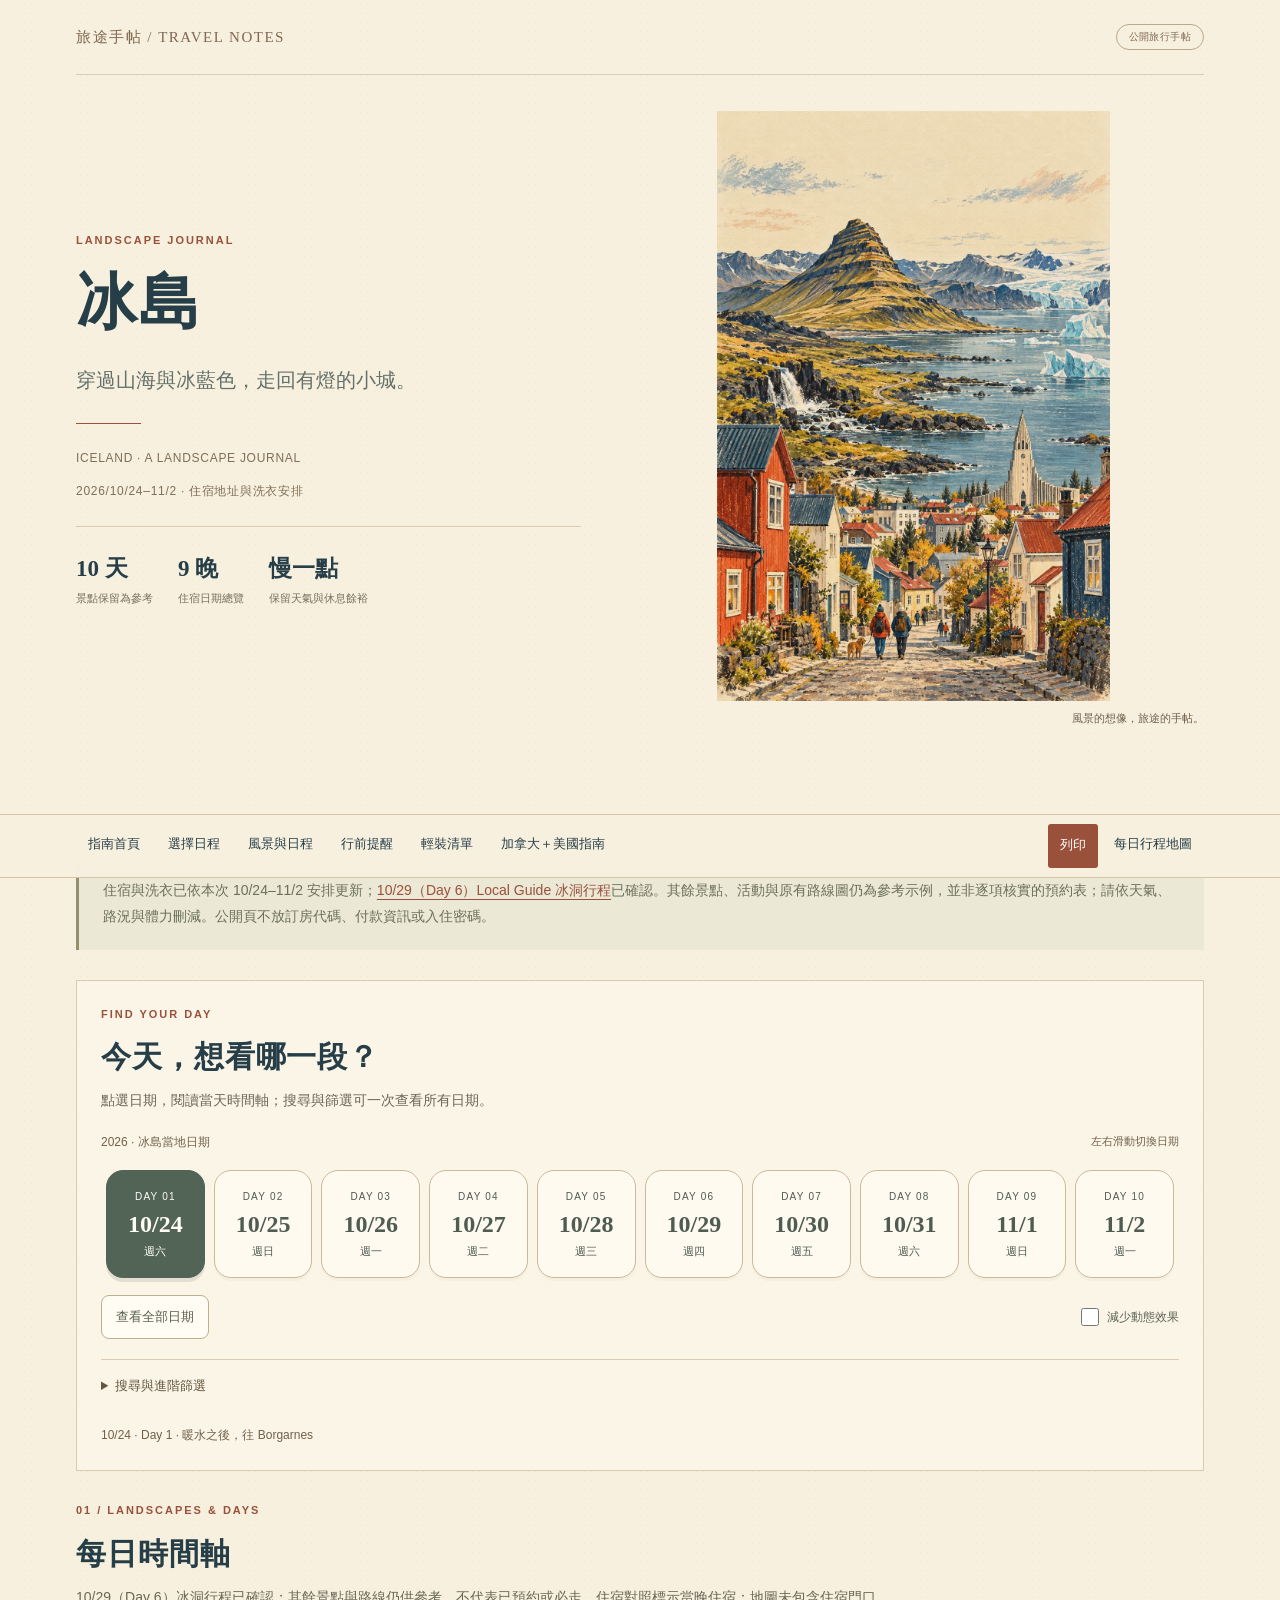
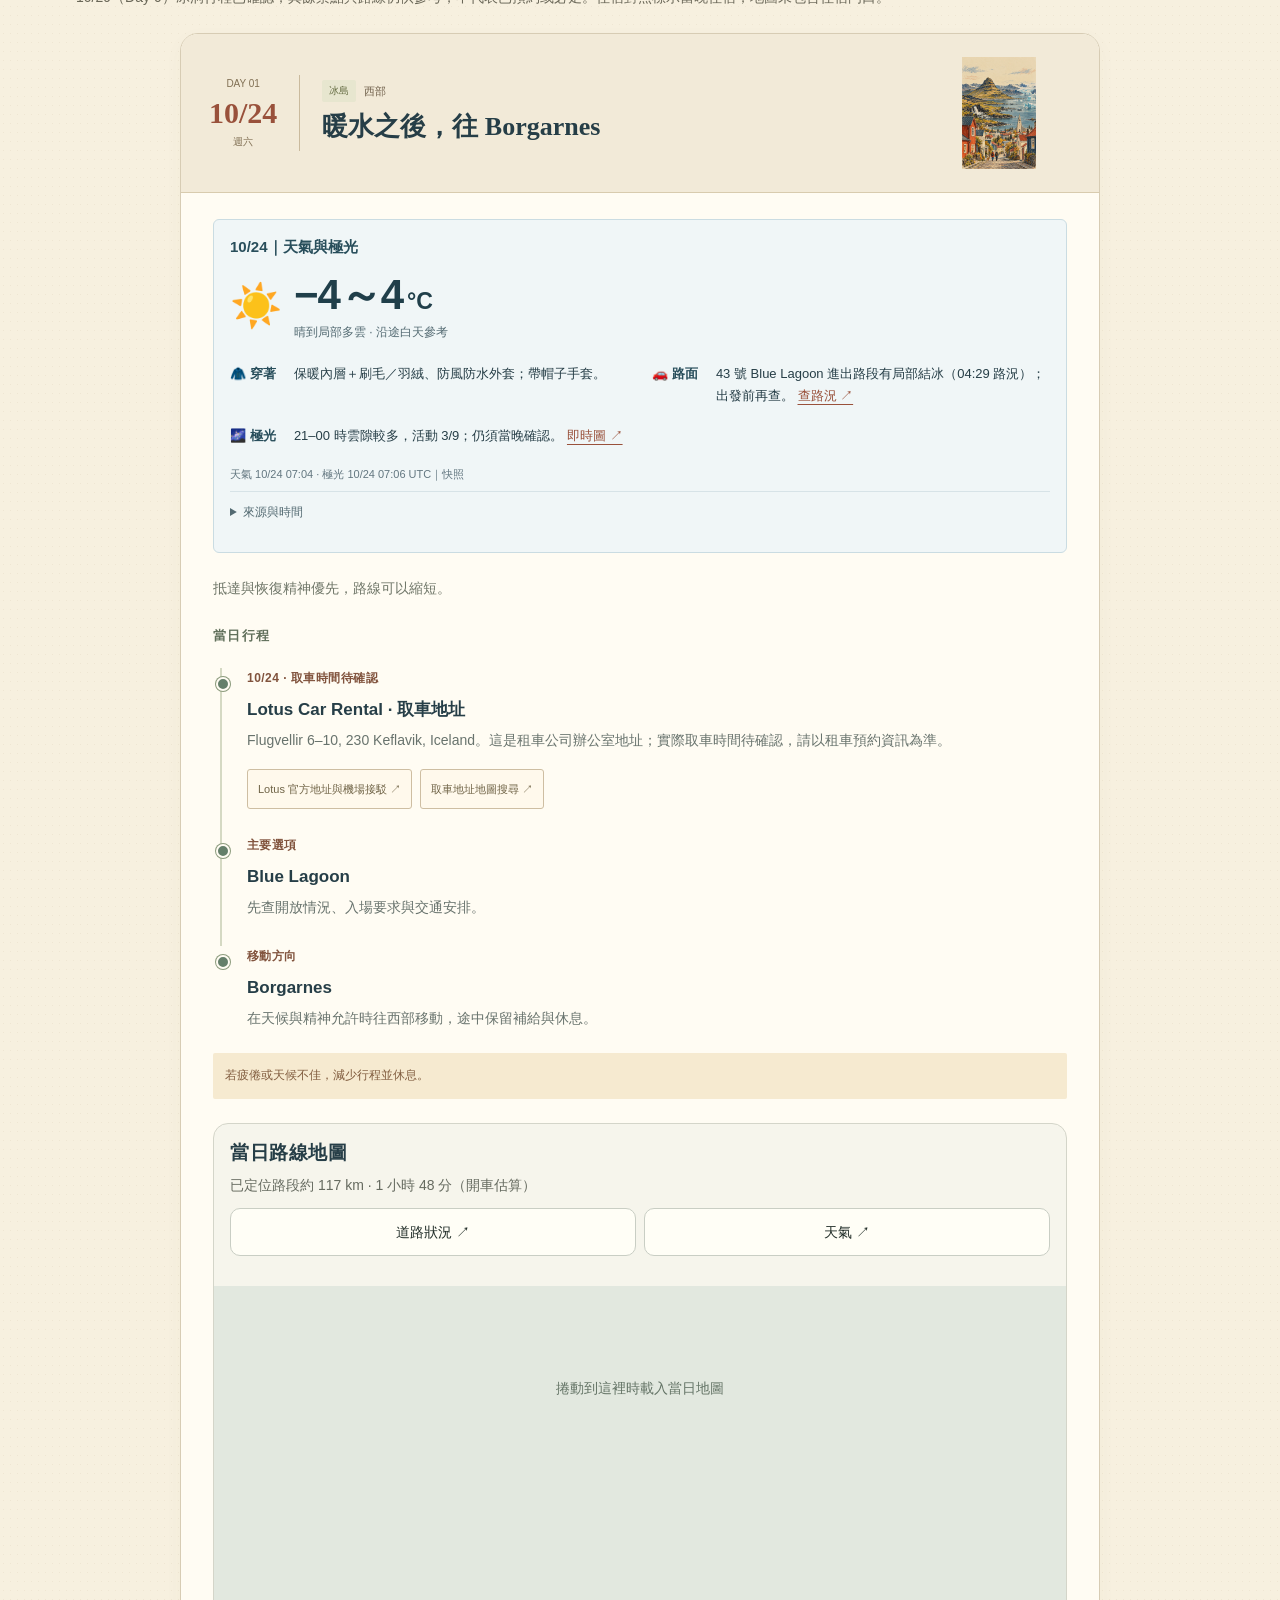
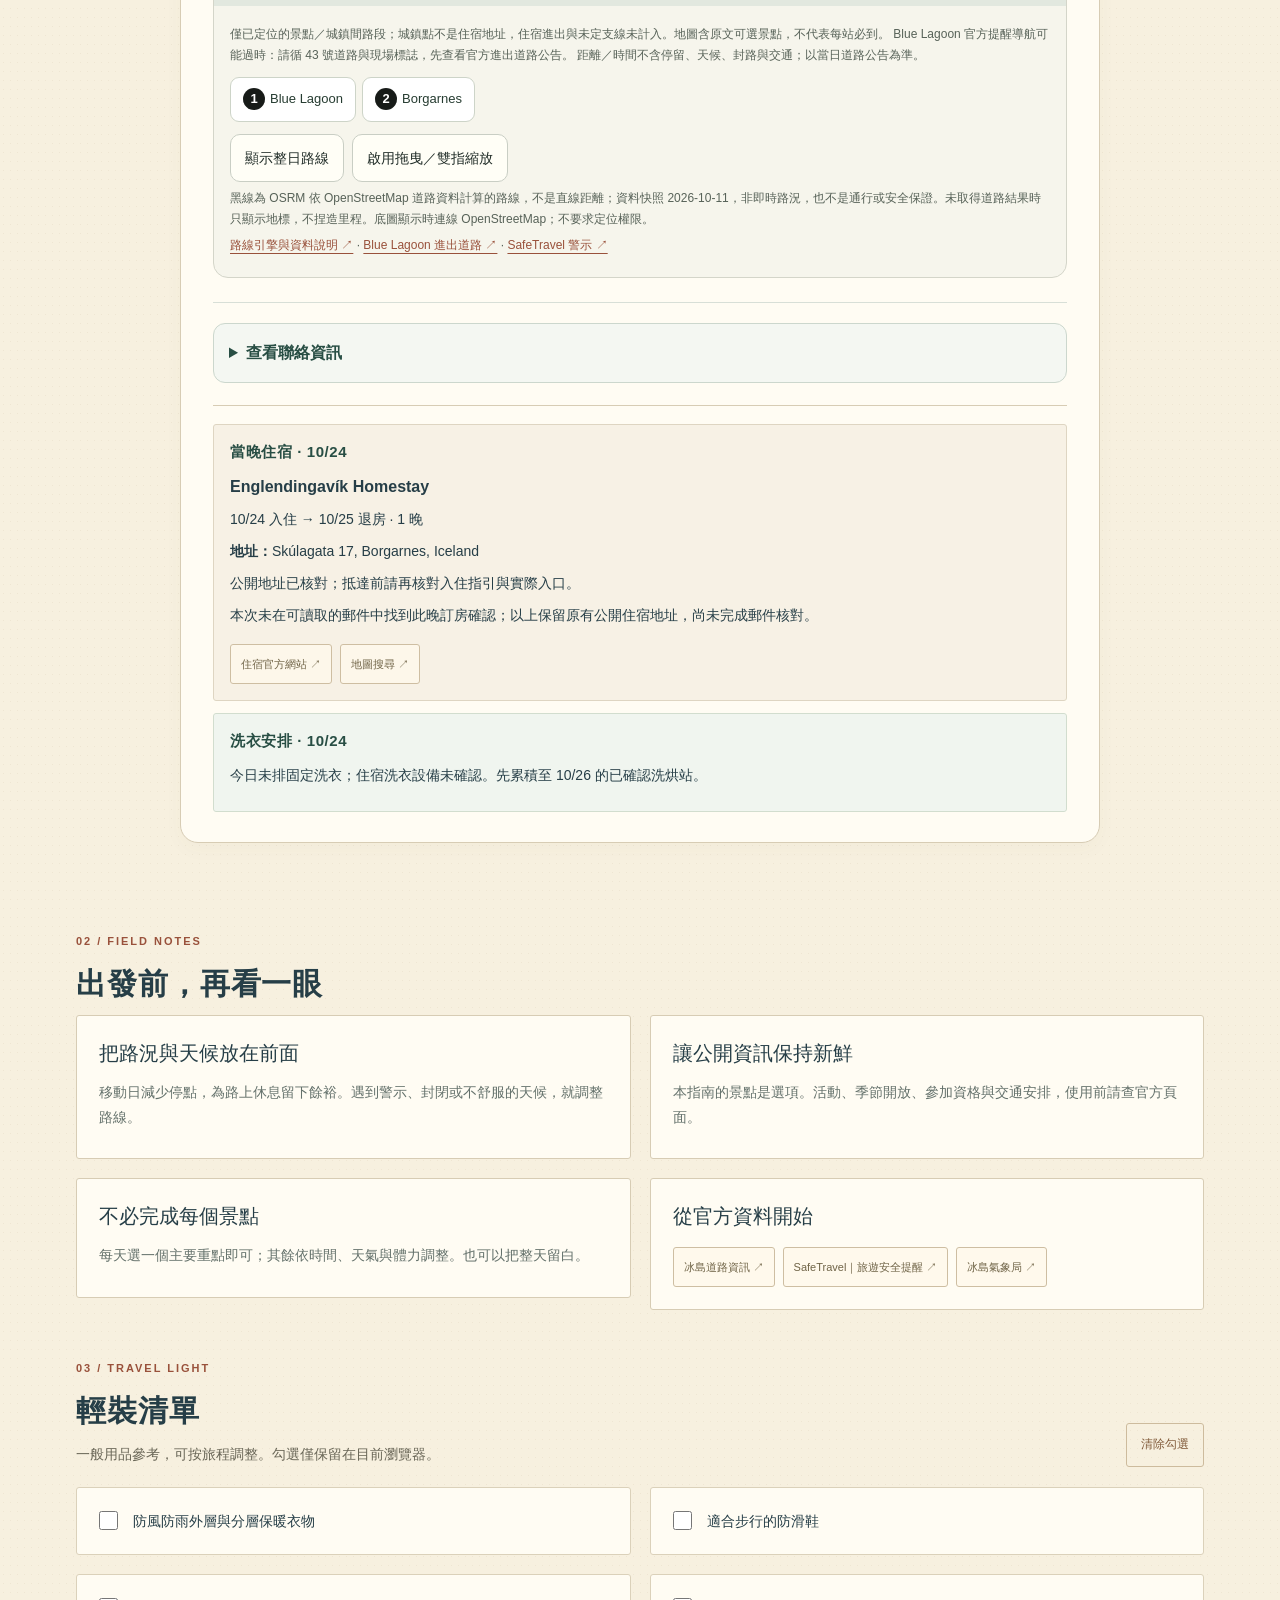
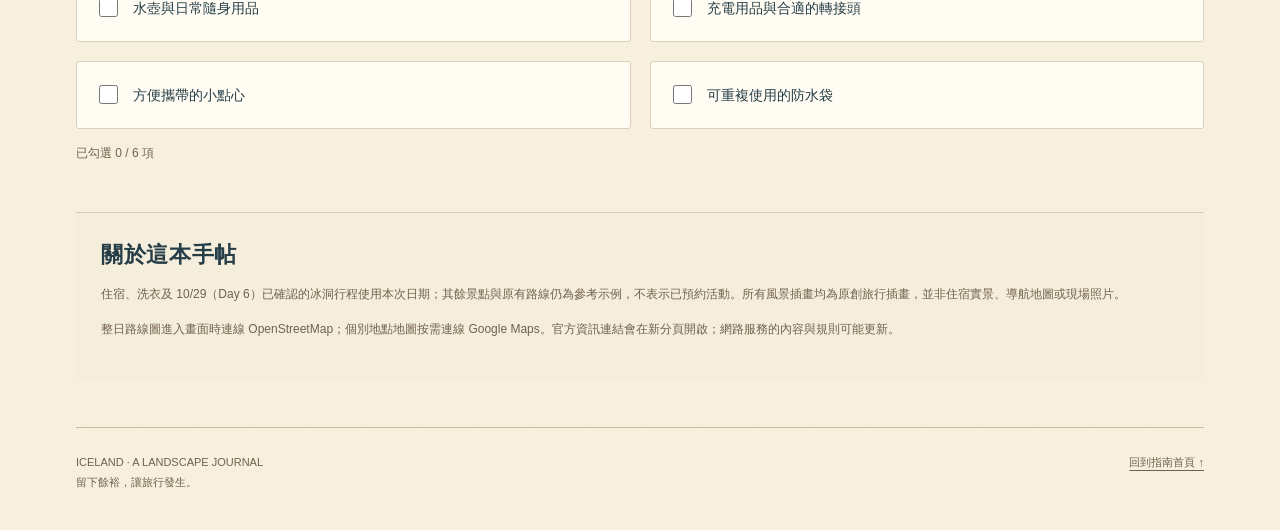
==== commit c8fa8c18: "Update Nov 1–2 Iceland weather snapshots and source availability" ====
--- a/iceland.html
+++ b/iceland.html
@@ -19,16 +19,16 @@
 <section id="weather-2026-10-29" class="daily-weather" aria-labelledby="weather-title-2026-10-29" data-weather-date="2026-10-29" data-weather-status="snapshot" data-aurora-updated="2026-10-27T07:46:00Z" data-aurora-status="unavailable" data-weather-updated="2026-10-29T08:01:00Z"><h4 id="weather-title-2026-10-29">10/29｜天氣與極光</h4><div class="weather-quick-top"><span class="weather-icon" aria-hidden="true">🌧️</span><div><span class="weather-temperature">7～11<span class="weather-unit">°C</span></span><p class="weather-condition">Öræfi 有雨 · 低地站參考</p></div></div><dl class="weather-guidance"><div><dt>🧥 穿著</dt><dd>防水外套＋雨褲、防水鞋與保暖中層；冰洞活動備乾襪、帽子手套。</dd></div><div><dt>🚗 路面</dt><dd>冰河湖主要路段已查可通行；風雨仍有風險，冰洞活動依嚮導確認。 <a href="https://umferdin.is/en" target="_blank" rel="noopener noreferrer">查路況 ↗</a></dd></div><div class="weather-aurora"><dt>🌌 極光</dt><dd>資料暫時無法取得，觀測條件待更新。 <a href="https://en.vedur.is/weather/forecasts/aurora/" target="_blank" rel="noopener noreferrer">即時圖 ↗</a></dd></div></dl><p class="weather-updated">10/29 08:01 UTC 更新｜預報快照 · 極光暫缺</p><details class="weather-provenance"><summary>來源與時間</summary><div class="weather-provenance-body"><p>IMO 站點 XML 10/29 07:58 UTC 擷取，模型起報／分析 10/29 03:00 UTC，並非發布時間；valid=1。大字為本日 09:00–18:00 可用預報點範圍，不是全日最高／最低。Fagurhólsmýri（5309）白天 7～11°C、風 0～13 m/s，主要為雨；僅作 Öræfi 低地參考，不代表飯店、冰洞內或冰河上的溫度與安全。 風速不是陣風，FG 缺值不填；R 不跨不同時段累加成全日降水量。</p><p>10/29 08:01 UTC 核對 Umferdin 08:00 資料：1 號 Fagurhólsmýri–Kvísker（91208）及 Breiðamerkursand Jökulsá–Kvíá（91207）為 Easily passable，路段更新 05:14；不是風勢安全保證，也不涵蓋私人入口或冰河活動。07:58 查核 SafeTravel 10/29 強風提醒範圍為 Reykjavík–Vík、Reykjavík–Bifröst、Reykjanes；IMO 冰島文首頁黃色警示為 Suðurland／Faxaflói，不能據此確認 Öræfi 在警示區內；精確起迄時間未取得。IMO 07:47 文字預報仍提醒東南／東部有雨、晚間雨勢增加。</p><p>10/29 07:58–07:59 UTC 查詢 IMO 極光頁及一次重試回傳 503；雲端瀏覽器連線逾時，網頁擷取僅有未載入的資訊欄。未能核實各住宿地當晚低／中／高雲量、暗夜時間、活動與有效期；因此觀測條件待更新，不沿用舊評估作最新資訊。連續兩日來源失敗；保留上次成功極光資料時間（10/27 07:46 UTC），不填機率或保證可見。</p><div class="maps"><a class="map-link" href="https://xmlweather.vedur.is/?op_w=xml&amp;type=forec&amp;lang=en&amp;view=xml&amp;ids=6300;36049;5309;1475&amp;params=T;D;F;W;R;FG" target="_blank" rel="noopener noreferrer">IMO 站點預報 ↗</a><a class="map-link" href="https://umferdin.is/en/road/91208" target="_blank" rel="noopener noreferrer">Fagurhólsmýri–Kvísker ↗</a><a class="map-link" href="https://umferdin.is/en/road/91207" target="_blank" rel="noopener noreferrer">冰河湖路段 ↗</a><a class="map-link" href="https://www.vedur.is/" target="_blank" rel="noopener noreferrer">IMO 警示／文字預報 ↗</a><a class="map-link" href="https://en.vedur.is/weather/forecasts/aurora/" target="_blank" rel="noopener noreferrer">IMO 極光／雲圖 ↗</a><a class="map-link" href="https://umferdin.is/en" target="_blank" rel="noopener noreferrer">官方路況 ↗</a><a class="map-link" href="https://safetravel.is/" target="_blank" rel="noopener noreferrer">SafeTravel ↗</a></div></div></details></section>
 <!-- ICELAND_WEATHER_DAY_2026-10-29_END -->
 <p class="lead"><strong>2026/10/29 · Local Guide Ice Cave Discovery 已確認</strong><br>09:30–15:30，共 6 小時；5 位成人參加，已加租 1 雙鞋。未參加活動的家人依原安排留在飯店休息。</p><h4 class="timeline-heading">當日行程</h4><ul class="timeline"><li><span class="time">出發前</span><strong class="event-title">自行前往集合點</strong><p class="detail">沒有飯店接送。預留開車、停車與報到時間；先備好午餐、點心、飲水、防水保暖外層、帽子與手套。</p></li><li><span class="time">09:15 前</span><strong class="event-title">Jökulsárlón Parking 集合</strong><p class="detail">Jökulsárlón, 781 Hornafjordur, Sveitarfélagið Hornafjörður, Iceland。到主停車場的巴士停車區，尋找印有 Local Guide 的黑色 4×4 車；最遲於出發前 15 分鐘抵達。</p></li><li><span class="time">09:30–15:30</span><strong class="event-title">Local Guide · Ice Cave Discovery（冰洞探索）</strong><p class="detail">依訂單安排的 6 小時冰洞與冰河健行活動。15:30 為預定結束時間，實際路線、冰洞與返回時間仍依當日天候、冰況及嚮導判斷調整。</p></li><li><span class="time">15:30 後</span><strong class="event-title">家人會合／彈性短停</strong><p class="detail">先看實際返回時間與體力，再決定是否接家人到 Jökulsárlón 冰河湖、Diamond Beach 鑽石沙灘短停；須有足夠日照且天候合適，不固定排入下午。若時間不足就回飯店休息。</p></li></ul><p class="day-note">不要自行進入冰洞或走上冰河；活動由合格業者依當日條件決定。當晚續住 Fosshotel Glacier Lagoon。下方原有地圖僅供冰河湖區參考，不是本次冰洞健行或飯店接送路線。</p><div class="maps"><a class="map-link" href="https://localguide.is/ice-cave-adventure/" target="_blank" rel="noopener noreferrer">Local Guide｜官方行程與裝備提醒 ↗</a><a class="map-link" href="https://safetravel.is/" target="_blank" rel="noopener noreferrer">SafeTravel｜旅遊安全提醒 ↗</a></div><section id="route-day-6" class="route-overview daily-inline-route" aria-labelledby="route-title-5" data-route-day="day-6"><div class="route-head"><div><h2 id="route-title-5">當日路線地圖</h2><p class="route-estimate" aria-live="polite">未有可計算的完整道路區段</p></div><div class="route-sources"><a href="https://umferdin.is/en" target="_blank" rel="noopener noreferrer">道路狀況 ↗</a><a href="https://en.vedur.is/" target="_blank" rel="noopener noreferrer">天氣 ↗</a></div></div><div class="route-canvas route-locked" aria-label="Day 6 · 留在冰藍色裡 路線地圖"><p class="route-placeholder">捲動到這裡時載入當日地圖</p></div><div class="route-foot"><p class="route-note"></p><ol class="route-stop-list" aria-label="當日地點編號"></ol><div class="route-actions"><button type="button" class="route-reset">顯示整日路線</button><button type="button" class="route-enable" aria-pressed="false">啟用拖曳／雙指縮放</button></div><p class="route-status" role="status" aria-live="polite"></p><p class="route-note">黑線為 OSRM 依 OpenStreetMap 道路資料計算的路線，不是直線距離；資料快照 2026-10-11，非即時路況，也不是通行或安全保證。未取得道路結果時只顯示地標，不捏造里程。底圖顯示時連線 OpenStreetMap；不要求定位權限。</p><p class="route-note"><a href="https://routing.openstreetmap.de/about.html" target="_blank" rel="noopener noreferrer">路線引擎與資料說明 ↗</a> · <a href="https://www.bluelagoon.com/how-to-get-here" target="_blank" rel="noopener noreferrer">Blue Lagoon 進出道路 ↗</a> · <a href="https://safetravel.is/" target="_blank" rel="noopener noreferrer">SafeTravel 警示 ↗</a></p></div></section><div class="daily-logistics"><section class="daily-logistics-section daily-stay" aria-labelledby="day-6-stay-title"><h4 id="day-6-stay-title">當晚住宿 · 10/29</h4><p class="daily-property">Fosshotel Glacier Lagoon（續住）</p><p>續住第 2 晚 → 10/30 退房</p><p><strong>地址：</strong>Hnappavellir, 785 Hnappavellir, Iceland</p><p>冰洞活動後返回同一間飯店，不必換宿。</p><p>地址已核對 Booking.com 訂房確認郵件（9/2）；10/28 15:00–23:00 入住，10/30 07:00–12:00 退房。</p><div class="maps"><a class="map-link" href="https://www.islandshotel.is/hotels-in-iceland/fosshotel-glacier-lagoon/" target="_blank" rel="noopener noreferrer">飯店官方網站 ↗</a><a class="map-link" href="https://www.booking.com/hotel/is/fosshotel-glacier-lagoon.html" target="_blank" rel="noopener noreferrer">設施／公開地址參考 ↗</a><a class="map-link" href="https://www.google.com/maps/search/?api=1&amp;query=Fosshotel%20Glacier%20Lagoon%20Hnappavellir%2C%20785%20Hnappavellir%2C%20Iceland" target="_blank" rel="noopener noreferrer">地圖搜尋 ↗</a></div></section><section class="daily-logistics-section daily-laundry" aria-labelledby="day-6-laundry-title"><h4 id="day-6-laundry-title">洗衣安排 · 10/29</h4><p>若昨天已送洗，依飯店確認的時間取回；不要預設今天一定完成。</p><p>若今天才送洗，須先確認能否在 10/30 退房前取回。這是付費服務，不是自助洗衣；若時效不合適，留待 10/31 公寓洗衣。</p></section></div></div></article><article class="day-card" id="day-7" data-day="7" data-date="2026-10-30" aria-labelledby="day-title-7" data-week="1" data-country="冰島" data-region="東南岸"><div class="day-top"><div class="date-block"><span>DAY 07</span><b>10/30</b><small>週五</small></div><div class="day-heading"><div class="day-meta"><span class="tag">冰島</span><span>東南岸</span></div><h3 id="day-title-7">順路峽谷、瀑布與木屋洗衣</h3></div><img class="day-illustration" src="assets/iceland-4.webp" alt="" width="144" height="112" loading="lazy" decoding="async"></div><div class="day-body"><!-- ICELAND_WEATHER_DAY_2026-10-30_START -->
-<section id="weather-2026-10-30" class="daily-weather" aria-labelledby="weather-title-2026-10-30" data-weather-date="2026-10-30" data-weather-status="snapshot" data-aurora-updated="2026-10-27T07:46:00Z" data-aurora-status="unavailable" data-weather-updated="2026-10-29T08:01:00Z"><h4 id="weather-title-2026-10-30">10/30｜天氣與極光</h4><div class="weather-quick-top"><span class="weather-icon" aria-hidden="true">🌥️</span><div><span class="weather-temperature">6～9<span class="weather-unit">°C</span></span><p class="weather-condition">東南岸出發地多雲 · Hrífunes 待細化</p></div></div><dl class="weather-guidance"><div><dt>🧥 穿著</dt><dd>保暖分層＋防風防水外套、防水鞋；西行備雨具與乾衣。</dd></div><div><dt>🚗 路面</dt><dd>西行留意雨天視線與濕滑風險；當日及木屋最後一段路況待確認。 <a href="https://umferdin.is/en" target="_blank" rel="noopener noreferrer">查路況 ↗</a></dd></div><div class="weather-aurora"><dt>🌌 極光</dt><dd>資料暫時無法取得，觀測條件待更新。 <a href="https://en.vedur.is/weather/forecasts/aurora/" target="_blank" rel="noopener noreferrer">即時圖 ↗</a></dd></div></dl><p class="weather-updated">10/29 08:01 UTC 更新｜預報快照 · 極光暫缺</p><details class="weather-provenance"><summary>來源與時間</summary><div class="weather-provenance-body"><p>IMO 站點 XML 10/29 07:58 UTC 擷取，模型起報／分析 10/29 03:00 UTC，並非發布時間；valid=1。大字為本日 09:00–18:00 可用預報點範圍，不是全日最高／最低。大字為出發地附近 Fagurhólsmýri（5309）白天 6～9°C、風 4～7 m/s，多雲、傍晚轉晴時多雲；不是 Hrífunes 木屋精確預報。Reynisfjall 山站（36049）3～7°C、風 1～3 m/s，多雲、下午有雨，僅作西行南岸區域參考，不以山站代替木屋定點預報。 風速不是陣風，FG 缺值不填；R 不跨不同時段累加成全日降水量。</p><p>未取得 10/30 道路實況，今天可通行分類及強風警示不直接延伸到明天。IMO 10/29 07:47 文字預報：明日南至西南風 5～13 m/s，西部有陣雨；木屋入口及園區道路依原入住指引與當日路況。</p><p>10/29 07:58–07:59 UTC 查詢 IMO 極光頁及一次重試回傳 503；雲端瀏覽器連線逾時，網頁擷取僅有未載入的資訊欄。未能核實各住宿地當晚低／中／高雲量、暗夜時間、活動與有效期；因此觀測條件待更新，不沿用舊評估作最新資訊。連續兩日來源失敗；保留上次成功極光資料時間（10/27 07:46 UTC），不填機率或保證可見。</p><div class="maps"><a class="map-link" href="https://xmlweather.vedur.is/?op_w=xml&amp;type=forec&amp;lang=en&amp;view=xml&amp;ids=6300;36049;5309;1475&amp;params=T;D;F;W;R;FG" target="_blank" rel="noopener noreferrer">IMO 站點預報 ↗</a><a class="map-link" href="https://www.vedur.is/" target="_blank" rel="noopener noreferrer">IMO 文字預報 ↗</a><a class="map-link" href="https://en.vedur.is/weather/forecasts/aurora/" target="_blank" rel="noopener noreferrer">IMO 極光／雲圖 ↗</a><a class="map-link" href="https://umferdin.is/en" target="_blank" rel="noopener noreferrer">官方路況 ↗</a><a class="map-link" href="https://safetravel.is/" target="_blank" rel="noopener noreferrer">SafeTravel ↗</a></div></div></details></section>
+<section id="weather-2026-10-30" class="daily-weather" aria-labelledby="weather-title-2026-10-30" data-weather-date="2026-10-30" data-weather-status="snapshot" data-aurora-updated="2026-10-27T07:46:00Z" data-aurora-status="unavailable" data-weather-updated="2026-10-30T07:48:00Z"><h4 id="weather-title-2026-10-30">10/30｜天氣與極光</h4><div class="weather-quick-top"><span class="weather-icon" aria-hidden="true">🌥️</span><div><span class="weather-temperature">3～7<span class="weather-unit">°C</span></span><p class="weather-condition">教堂鎮多雲 · Hrífunes 區域參考</p></div></div><dl class="weather-guidance"><div><dt>🧥 穿著</dt><dd>保暖中層＋防風防水外套、防水防滑鞋；戶外短停備帽子手套。</dd></div><div><dt>🚗 路面</dt><dd>已查主要西行路段可通行；步道與木屋私人入口仍須另確認。 <a href="https://umferdin.is/en" target="_blank" rel="noopener noreferrer">查路況 ↗</a></dd></div><div class="weather-aurora"><dt>🌌 極光</dt><dd>資料暫時無法取得，觀測條件待更新。 <a href="https://en.vedur.is/weather/forecasts/aurora/" target="_blank" rel="noopener noreferrer">即時圖 ↗</a></dd></div></dl><p class="weather-updated">10/30 07:48 UTC 更新｜預報快照 · 極光暫缺</p><details class="weather-provenance"><summary>來源與時間</summary><div class="weather-provenance-body"><p>IMO 站點 XML 10/30 07:45–07:46 UTC 擷取，模型起報／分析 10/30 03:00 UTC，並非發布時間；valid=1。大字為本日 09:00–18:00 可用預報點範圍，不是全日最高／最低。Kirkjubæjarklaustur Stjórnarsandur（6272）白天 3～7°C、風 0～2 m/s，均為陰天；官方站點頁已核實名稱及編號，僅作教堂鎮／Hrífunes 周邊低地參考，不是木屋定點預報。出發地 Fagurhólsmýri（5309）5～8°C、風 3～4 m/s，多雲至陰、傍晚晴。 風速不是陣風，FG 缺值不填；R 不跨不同時段累加成全日降水量。</p><p>10/30 07:46 UTC Umferdin 資料：1 號路段 91207／91208（05:20 更新）、91209／90101／90102／80104（03:18 更新），206 號 Fjaðrárgljúfur 路段 90140 及 209 號 Hrífunesvegur 路段 90112（03:18 更新）均為 Easily passable，額外警示欄空白。這是當次道路快照，不涵蓋峽谷步道、Fjallsárlón 私人入口或木屋最後一段私人路。SafeTravel 07:45 顯示 No Alerts；不等於全程沒有風險。</p><p>10/30 07:45 及 07:46 UTC 查詢 IMO 極光頁均回傳 503；網頁擷取僅有未載入的資訊欄。未能核實 Hrífunes／Reykjavík 各晚低、中、高雲量、暗夜時間、活動與有效期，因此觀測條件待更新，不沿用舊評估作最新資訊。連續三日來源失敗，保留上次成功極光資料時間（10/27 07:46 UTC）；不填機率、不保證可見。</p><div class="maps"><a class="map-link" href="https://xmlweather.vedur.is/?op_w=xml&amp;type=forec&amp;lang=en&amp;view=xml&amp;ids=6272;6300;5309;1475&amp;params=T;D;F;W;R;FG" target="_blank" rel="noopener noreferrer">IMO 站點預報 ↗</a><a class="map-link" href="https://en.vedur.is/weather/stations/?s=klaus" target="_blank" rel="noopener noreferrer">教堂鎮測站資料 ↗</a><a class="map-link" href="https://umferdin.is/en/road/90140" target="_blank" rel="noopener noreferrer">206 號峽谷路段 ↗</a><a class="map-link" href="https://umferdin.is/en/road/90112" target="_blank" rel="noopener noreferrer">209 號 Hrífunesvegur ↗</a><a class="map-link" href="https://en.vedur.is/weather/forecasts/aurora/" target="_blank" rel="noopener noreferrer">IMO 極光／雲圖 ↗</a><a class="map-link" href="https://umferdin.is/en" target="_blank" rel="noopener noreferrer">官方路況 ↗</a><a class="map-link" href="https://safetravel.is/" target="_blank" rel="noopener noreferrer">SafeTravel ↗</a></div></div></details></section>
 <!-- ICELAND_WEATHER_DAY_2026-10-30_END -->
-<p class="lead">取消 Höfn（赫本鎮）東行支線。08:30 起床整理，11:00 前退房；可提早出門增加順路景點，但以 16:00 到 Hrífunes 木屋洗衣為優先。</p><h4 class="timeline-heading">當日行程</h4><ul class="timeline"><li><span class="time">08:30（可提前）</span><strong class="event-title">早餐與整理行李</strong><p class="detail">若想增加景點可提早起床；仍須於 11:00 前退房。</p></li><li><span class="time">11:00 前</span><strong class="event-title">Fosshotel Glacier Lagoon（冰河潟湖福斯飯店）退房</strong><p class="detail">往西行，不去 Höfn（赫本鎮）。</p></li><li><span class="time">早上 · 優先新增 30–45 分鐘</span><strong class="event-title">Fjallsárlón（小冰河湖）</strong><p class="detail">從飯店往西行順路短停，靠近冰川的冰河湖；先確認支線道路與步道安全，16:00 入住優先。</p></li><li id="systrakaffi"><span class="time">午餐 · 依營業時間</span><strong class="event-title">Systrakaffi（姐妹咖啡餐廳）</strong><p class="detail">Kirkjubæjarklaustur（教堂鎮）用餐選項，未確認預約與當日營業。</p></li><li><span class="time">午餐後 · 優先備選</span><strong class="event-title">Fjaðrárgljúfur（羽毛河峽谷）</strong><p class="detail">預留 40–60 分鐘，步道濕滑或道路封閉就跳過；不得影響 16:00 入住。</p></li><li><span class="time">16:00</span><strong class="event-title">Hrífunes Nature Park – Stóratorfa 2（赫里夫內斯自然公園木屋）</strong><p class="detail">入住、洗衣與休息；依房東提供的定位與入住指引導航。</p></li></ul><div class="maps"><a class="map-link" href="https://www.road.is/" target="_blank" rel="noopener noreferrer">冰島道路資訊 ↗</a><a class="map-link" href="https://en.vedur.is/" target="_blank" rel="noopener noreferrer">冰島氣象局 ↗</a></div><section id="route-day-7" class="route-overview daily-inline-route" aria-labelledby="route-title-6" data-route-day="day-7"><div class="route-head"><div><h2 id="route-title-6">當日路線地圖</h2><p class="route-estimate" aria-live="polite">已定位路段約 209 km · 3 小時 4 分（開車估算）</p></div><div class="route-sources"><a href="https://umferdin.is/en" target="_blank" rel="noopener noreferrer">道路狀況 ↗</a><a href="https://en.vedur.is/" target="_blank" rel="noopener noreferrer">天氣 ↗</a></div></div><div class="route-canvas route-locked" aria-label="Day 7 · 海鮮支線與東南岸回程 路線地圖"><p class="route-placeholder">捲動到這裡時載入當日地圖</p></div><div class="route-foot"><p class="route-note"></p><ol class="route-stop-list" aria-label="當日地點編號"></ol><div class="route-actions"><button type="button" class="route-reset">顯示整日路線</button><button type="button" class="route-enable" aria-pressed="false">啟用拖曳／雙指縮放</button></div><p class="route-status" role="status" aria-live="polite"></p><p class="route-note">黑線為 OSRM 依 OpenStreetMap 道路資料計算的路線，不是直線距離；資料快照 2026-10-11，非即時路況，也不是通行或安全保證。未取得道路結果時只顯示地標，不捏造里程。底圖顯示時連線 OpenStreetMap；不要求定位權限。</p><p class="route-note"><a href="https://routing.openstreetmap.de/about.html" target="_blank" rel="noopener noreferrer">路線引擎與資料說明 ↗</a> · <a href="https://www.bluelagoon.com/how-to-get-here" target="_blank" rel="noopener noreferrer">Blue Lagoon 進出道路 ↗</a> · <a href="https://safetravel.is/" target="_blank" rel="noopener noreferrer">SafeTravel 警示 ↗</a></p></div></section><div class="daily-logistics"><section id="stay-hrifunes" class="daily-logistics-section daily-stay" aria-labelledby="day-7-stay-title"><h4 id="day-7-stay-title">當晚住宿 · 10/30</h4><p class="daily-property">Hrífunes Nature Park · Stóratorfa 2</p><p><strong>入住：</strong>2026/10/30 16:00 後 → <strong>退房：</strong>2026/10/31 11:00 前 · 1 晚（冰島當地時間）</p><p><strong>官方地址：</strong>Hrífunes Nature Park, 880 Kirkjubæjarklaustur, Iceland</p><p><strong>Airbnb 導航定位：</strong>63.641380, -18.509047（Hrífunes 一帶）</p><p>已核對 Airbnb 訂房郵件：9/6 確認信與 10/22 提醒信均提供此導航定位。</p><p class="callout"><strong>請前往 Hrífunes 園區，不是 Vík 市中心。</strong>Airbnb 提醒信文字顯示「Sunnubraut, Vík, Iceland」，但附帶導航座標落在 Hrífunes 一帶。請使用下方座標導航，不要以 Vík 市中心或 Kirkjubæjarklaustur 市鎮中心作為住宿目的地。</p><p>此定位不代表已確認 Stóratorfa 2 的實際入口或園區內道路。抵達前請依房東入住指引確認木屋入口與最後一段路線；若指引與地圖有差異，先向房東確認，不自行推測入口道路。</p><div class="maps"><a class="map-link" href="https://www.hrifunesnaturepark.is/cabin-2/" target="_blank" rel="noopener noreferrer">官方木屋頁面 ↗</a><a class="map-link" href="https://www.booking.com/hotel/is/hrifunes-park-cabins.html" target="_blank" rel="noopener noreferrer">設施／公開地址參考 ↗</a><a class="map-link" href="https://www.google.com/maps/dir/?api=1&amp;destination=63.641380310058594%2C-18.50904655456543&amp;travelmode=driving" target="_blank" rel="noopener noreferrer">開車導航至 Airbnb 提供定位 ↗</a><a class="map-link" href="https://www.google.com/maps/search/?api=1&amp;query=63.641380310058594%2C-18.50904655456543" target="_blank" rel="noopener noreferrer">查看住宿定位 ↗</a></div></section><section class="daily-logistics-section daily-laundry" aria-labelledby="day-7-laundry-title"><h4 id="day-7-laundry-title">洗衣安排 · 10/30</h4><p>離開 Fosshotel 前，若有送洗衣物，確認已全部取回。</p><p>今日未排固定洗衣；此棟洗衣／烘衣設備未確認，不當作一定能洗的備案。主洗安排在明天 Reykjavík 公寓。</p></section></div></div></article></div></section><section class="chapter-block" aria-labelledby="chapter-5"><div class="chapter-opening "><figure class="chapter-figure"><img src="assets/iceland-5.webp" alt="走回有燈的小城的原創風景插畫" width="1536" height="1024" loading="lazy" decoding="async"><figcaption>原創風景插畫 · 非導航地圖或現場照片</figcaption></figure><div class="chapter-copy"><span class="chapter-number">05</span><span class="chapter-date">DAY 8–10</span><h3 id="chapter-5">走回有燈的小城</h3><p>一杯熱咖啡，一段街角，收好這些風景。</p><span class="chapter-flourish"></span></div></div><div class="day-grid"><article class="day-card" id="day-8" data-day="8" data-date="2026-10-31" aria-labelledby="day-title-8" data-week="2" data-country="冰島" data-region="黃金圈"><div class="day-top"><div class="date-block"><span>DAY 08</span><b>10/31</b><small>週六</small></div><div class="day-heading"><div class="day-meta"><span class="tag">冰島</span><span>黃金圈</span></div><h3 id="day-title-8">黃金圈選段，回到小城</h3></div><img class="day-illustration" src="assets/iceland-5.webp" alt="" width="144" height="112" loading="lazy" decoding="async"></div><div class="day-body"><!-- ICELAND_WEATHER_DAY_2026-10-31_START -->
-<section id="weather-2026-10-31" class="daily-weather" aria-labelledby="weather-title-2026-10-31" data-weather-date="2026-10-31" data-weather-status="snapshot" data-aurora-updated="2026-10-27T07:46:00Z" data-aurora-status="unavailable" data-weather-updated="2026-10-29T08:01:00Z"><h4 id="weather-title-2026-10-31">10/31｜天氣與極光</h4><div class="weather-quick-top"><span class="weather-icon" aria-hidden="true">🌦️</span><div><span class="weather-temperature">4～6<span class="weather-unit">°C</span></span><p class="weather-condition">Reykjavík 有雨後轉晴 · 黃金圈另查</p></div></div><dl class="weather-guidance"><div><dt>🧥 穿著</dt><dd>保暖分層＋防風防水外套、防滑防水鞋；戶外停點備帽子手套。</dd></div><div><dt>🚗 路面</dt><dd>雨天路面可能濕滑；黃金圈支線與步道依當日路況、開放資訊判斷。 <a href="https://umferdin.is/en" target="_blank" rel="noopener noreferrer">查路況 ↗</a></dd></div><div class="weather-aurora"><dt>🌌 極光</dt><dd>資料暫時無法取得，觀測條件待更新。 <a href="https://en.vedur.is/weather/forecasts/aurora/" target="_blank" rel="noopener noreferrer">即時圖 ↗</a></dd></div></dl><p class="weather-updated">10/29 08:01 UTC 更新｜預報快照 · 極光暫缺</p><details class="weather-provenance"><summary>來源與時間</summary><div class="weather-provenance-body"><p>IMO 站點 XML 10/29 07:58 UTC 擷取，模型起報／分析 10/29 03:00 UTC，並非發布時間；valid=1。大字為本日 09:00–18:00 可用預報點範圍，不是全日最高／最低。大字為 Reykjavík（1475）白天 4～6°C、風 4～5 m/s，多雲、午間至下午有雨，傍晚轉晴；只代表返回城市區域。Selfoss（6300）5～7°C、多雲，僅作西南低地參考，不代表 Geysir、Gullfoss 或 Þingvellir 定點預報。 風速不是陣風，FG 缺值不填；R 不跨不同時段累加成全日降水量。</p><p>未取得 10/31 道路實況；不把今天的道路分類或警示當作週六路況，也不因區域預報聲稱支線已結冰、封閉或安全。</p><p>10/29 07:58–07:59 UTC 查詢 IMO 極光頁及一次重試回傳 503；雲端瀏覽器連線逾時，網頁擷取僅有未載入的資訊欄。未能核實各住宿地當晚低／中／高雲量、暗夜時間、活動與有效期；因此觀測條件待更新，不沿用舊評估作最新資訊。連續兩日來源失敗；保留上次成功極光資料時間（10/27 07:46 UTC），不填機率或保證可見。</p><div class="maps"><a class="map-link" href="https://xmlweather.vedur.is/?op_w=xml&amp;type=forec&amp;lang=en&amp;view=xml&amp;ids=6300;36049;5309;1475&amp;params=T;D;F;W;R;FG" target="_blank" rel="noopener noreferrer">IMO 站點預報 ↗</a><a class="map-link" href="https://en.vedur.is/weather/forecasts/areas/" target="_blank" rel="noopener noreferrer">IMO 區域預報 ↗</a><a class="map-link" href="https://en.vedur.is/weather/forecasts/aurora/" target="_blank" rel="noopener noreferrer">IMO 極光／雲圖 ↗</a><a class="map-link" href="https://umferdin.is/en" target="_blank" rel="noopener noreferrer">官方路況 ↗</a><a class="map-link" href="https://safetravel.is/" target="_blank" rel="noopener noreferrer">SafeTravel ↗</a></div></div></details></section>
+<p class="lead">取消 Höfn（赫本鎮）東行支線。08:30 起床整理，11:00 前退房；可提早出門增加順路景點，但以 16:00 到 Hrífunes 木屋洗衣為優先。</p><h4 class="timeline-heading">當日行程</h4><ul class="timeline"><li><span class="time">08:30（可提前）</span><strong class="event-title">早餐與整理行李</strong><p class="detail">若想增加景點可提早起床；仍須於 11:00 前退房。</p></li><li><span class="time">11:00 前</span><strong class="event-title">Fosshotel Glacier Lagoon（冰河潟湖福斯飯店）退房</strong><p class="detail">往西行，不去 Höfn（赫本鎮）。</p></li><li><span class="time">早上 · 優先新增 30–45 分鐘</span><strong class="event-title">Fjallsárlón（小冰河湖）</strong><p class="detail">從飯店往西行順路短停，靠近冰川的冰河湖；先確認支線道路與步道安全，16:00 入住優先。</p></li><li id="systrakaffi"><span class="time">午餐 · 依營業時間</span><strong class="event-title">Systrakaffi（姐妹咖啡餐廳）</strong><p class="detail">Kirkjubæjarklaustur（教堂鎮）用餐選項，未確認預約與當日營業。</p></li><li><span class="time">午餐後 · 優先備選</span><strong class="event-title">Fjaðrárgljúfur（羽毛河峽谷）</strong><p class="detail">預留 40–60 分鐘，步道濕滑或道路封閉就跳過；不得影響 16:00 入住。</p></li><li><span class="time">16:00</span><strong class="event-title">Hrífunes Nature Park – Stóratorfa 2（赫里夫內斯自然公園木屋）</strong><p class="detail">入住、洗衣與休息；依房東提供的定位與入住指引導航。</p></li></ul><div class="maps"><a class="map-link" href="https://www.road.is/" target="_blank" rel="noopener noreferrer">冰島道路資訊 ↗</a><a class="map-link" href="https://en.vedur.is/" target="_blank" rel="noopener noreferrer">冰島氣象局 ↗</a></div><section id="route-day-7" class="route-overview daily-inline-route" aria-labelledby="route-title-6" data-route-day="day-7"><div class="route-head"><div><h2 id="route-title-6">當日路線地圖</h2><p class="route-estimate" aria-live="polite">路線已更新；部分停靠點待定位，不提供舊版里程</p></div><div class="route-sources"><a href="https://umferdin.is/en" target="_blank" rel="noopener noreferrer">道路狀況 ↗</a><a href="https://en.vedur.is/" target="_blank" rel="noopener noreferrer">天氣 ↗</a></div></div><div class="route-canvas route-locked" aria-label="Day 7 · 海鮮支線與東南岸回程 路線地圖"><p class="route-placeholder">捲動到這裡時載入當日地圖</p></div><div class="route-foot"><p class="route-note"></p><ol class="route-stop-list" aria-label="當日地點編號"></ol><div class="route-actions"><button type="button" class="route-reset">顯示整日路線</button><button type="button" class="route-enable" aria-pressed="false">啟用拖曳／雙指縮放</button></div><p class="route-status" role="status" aria-live="polite"></p><p class="route-note">黑線為 OSRM 依 OpenStreetMap 道路資料計算的路線，不是直線距離；資料快照 2026-10-11，非即時路況，也不是通行或安全保證。未取得道路結果時只顯示地標，不捏造里程。底圖顯示時連線 OpenStreetMap；不要求定位權限。</p><p class="route-note"><a href="https://routing.openstreetmap.de/about.html" target="_blank" rel="noopener noreferrer">路線引擎與資料說明 ↗</a> · <a href="https://www.bluelagoon.com/how-to-get-here" target="_blank" rel="noopener noreferrer">Blue Lagoon 進出道路 ↗</a> · <a href="https://safetravel.is/" target="_blank" rel="noopener noreferrer">SafeTravel 警示 ↗</a></p></div></section><div class="daily-logistics"><section id="stay-hrifunes" class="daily-logistics-section daily-stay" aria-labelledby="day-7-stay-title"><h4 id="day-7-stay-title">當晚住宿 · 10/30</h4><p class="daily-property">Hrífunes Nature Park · Stóratorfa 2</p><p><strong>入住：</strong>2026/10/30 16:00 後 → <strong>退房：</strong>2026/10/31 11:00 前 · 1 晚（冰島當地時間）</p><p><strong>官方地址：</strong>Hrífunes Nature Park, 880 Kirkjubæjarklaustur, Iceland</p><p><strong>Airbnb 導航定位：</strong>63.641380, -18.509047（Hrífunes 一帶）</p><p>已核對 Airbnb 訂房郵件：9/6 確認信與 10/22 提醒信均提供此導航定位。</p><p class="callout"><strong>請前往 Hrífunes 園區，不是 Vík 市中心。</strong>Airbnb 提醒信文字顯示「Sunnubraut, Vík, Iceland」，但附帶導航座標落在 Hrífunes 一帶。請使用下方座標導航，不要以 Vík 市中心或 Kirkjubæjarklaustur 市鎮中心作為住宿目的地。</p><p>此定位不代表已確認 Stóratorfa 2 的實際入口或園區內道路。抵達前請依房東入住指引確認木屋入口與最後一段路線；若指引與地圖有差異，先向房東確認，不自行推測入口道路。</p><div class="maps"><a class="map-link" href="https://www.hrifunesnaturepark.is/cabin-2/" target="_blank" rel="noopener noreferrer">官方木屋頁面 ↗</a><a class="map-link" href="https://www.booking.com/hotel/is/hrifunes-park-cabins.html" target="_blank" rel="noopener noreferrer">設施／公開地址參考 ↗</a><a class="map-link" href="https://www.google.com/maps/dir/?api=1&amp;destination=63.641380310058594%2C-18.50904655456543&amp;travelmode=driving" target="_blank" rel="noopener noreferrer">開車導航至 Airbnb 提供定位 ↗</a><a class="map-link" href="https://www.google.com/maps/search/?api=1&amp;query=63.641380310058594%2C-18.50904655456543" target="_blank" rel="noopener noreferrer">查看住宿定位 ↗</a></div></section><section class="daily-logistics-section daily-laundry" aria-labelledby="day-7-laundry-title"><h4 id="day-7-laundry-title">洗衣安排 · 10/30</h4><p>離開 Fosshotel 前，若有送洗衣物，確認已全部取回。</p><p>今日未排固定洗衣；此棟洗衣／烘衣設備未確認，不當作一定能洗的備案。主洗安排在明天 Reykjavík 公寓。</p></section></div></div></article></div></section><section class="chapter-block" aria-labelledby="chapter-5"><div class="chapter-opening "><figure class="chapter-figure"><img src="assets/iceland-5.webp" alt="走回有燈的小城的原創風景插畫" width="1536" height="1024" loading="lazy" decoding="async"><figcaption>原創風景插畫 · 非導航地圖或現場照片</figcaption></figure><div class="chapter-copy"><span class="chapter-number">05</span><span class="chapter-date">DAY 8–10</span><h3 id="chapter-5">走回有燈的小城</h3><p>一杯熱咖啡，一段街角，收好這些風景。</p><span class="chapter-flourish"></span></div></div><div class="day-grid"><article class="day-card" id="day-8" data-day="8" data-date="2026-10-31" aria-labelledby="day-title-8" data-week="2" data-country="冰島" data-region="黃金圈"><div class="day-top"><div class="date-block"><span>DAY 08</span><b>10/31</b><small>週六</small></div><div class="day-heading"><div class="day-meta"><span class="tag">冰島</span><span>黃金圈</span></div><h3 id="day-title-8">黃金圈選段，回到小城</h3></div><img class="day-illustration" src="assets/iceland-5.webp" alt="" width="144" height="112" loading="lazy" decoding="async"></div><div class="day-body"><!-- ICELAND_WEATHER_DAY_2026-10-31_START -->
+<section id="weather-2026-10-31" class="daily-weather" aria-labelledby="weather-title-2026-10-31" data-weather-date="2026-10-31" data-weather-status="snapshot" data-aurora-updated="2026-10-27T07:46:00Z" data-aurora-status="unavailable" data-weather-updated="2026-10-31T07:14:00Z"><h4 id="weather-title-2026-10-31">10/31｜天氣與極光</h4><div class="weather-quick-top"><span class="weather-icon" aria-hidden="true">🌦️</span><div><span class="weather-temperature">4～6<span class="weather-unit">°C</span></span><p class="weather-condition">Reykjavík 晴雨交替 · 黃金圈另查</p></div></div><dl class="weather-guidance"><div><dt>🧥 穿著</dt><dd>保暖分層＋防風防水外套、防滑防水鞋；戶外備帽子手套。</dd></div><div><dt>🚗 路面</dt><dd>36 號返城路段有路滑、局部結冰；經 Þingvellir 回城前再查並減速。 <a href="https://umferdin.is/en" target="_blank" rel="noopener noreferrer">查路況 ↗</a></dd></div><div class="weather-aurora"><dt>🌌 極光</dt><dd>資料暫時無法取得，觀測條件待更新。 <a href="https://en.vedur.is/weather/forecasts/aurora/" target="_blank" rel="noopener noreferrer">即時圖 ↗</a></dd></div></dl><p class="weather-updated">10/31 07:14 UTC 更新｜預報快照 · 極光暫缺</p><details class="weather-provenance"><summary>來源與時間</summary><div class="weather-provenance-body"><p>IMO 站點 XML 10/31 07:12 UTC 擷取，模型起報／分析 10/31 03:00 UTC，並非發布時間；valid=1。大字為本日 09:00–18:00 可用預報點範圍，不是全日最高／最低。Reykjavík（1475）09–18 時 4～6°C、風 4～5 m/s，多雲轉晴、午後陣雨／小雨；僅代表返城區域。Selfoss（6300）4～6°C、風 3～5 m/s，多雲間雨，僅西南低地參考，並非 Geysir、Brúarfoss 或 Þingvellir 定點預報。出發區 Kirkjubæjarklaustur（6272）1～6°C 是鄰近低地參考，不是 Hrífunes 精確預報。 風速不是陣風，FG 缺值不填；R 不跨不同時段累加成全日降水量。</p><p>07:12 UTC 核 Umferdin（feed 07:11）：36 號 Mosfellsheiði（90305）Slippery、Mosfellsdalur（90304）Spots of ice，兩段 06:36 更新；1 號 Vesturlandsvegur（90302）亦局部結冰（06:34）。其餘已查 Hrífunes 至 Selfoss 1／209 號及黃金圈 35／37／365 號路段容易通行（02:55–05:47 更新），不涵蓋私人車道、停車場與步道。07:12 SafeTravel 顯示 No Alerts，不等於道路無風險；分類不是封路或全天安全保證。</p><p>10/31 07:12 及 07:13 UTC 查詢 IMO 極光頁仍回傳 503；網頁擷取只有未載入的資訊欄。未能核實 Reykjavík 各晚低、中、高雲量、暗夜時間、活動及有效期，因此觀測條件待更新，不沿用過期評估。連續四日來源失敗；保留上次成功資料時間（10/27 07:46 UTC），不填機率、不保證可見。</p><div class="maps"><a class="map-link" href="https://xmlweather.vedur.is/?op_w=xml&amp;type=forec&amp;lang=en&amp;view=xml&amp;ids=6272;6300;5309;1475&amp;params=T;D;F;W;R;FG" target="_blank" rel="noopener noreferrer">IMO 站點預報 ↗</a><a class="map-link" href="https://umferdin.is/en/road/90305" target="_blank" rel="noopener noreferrer">36 號 Mosfellsheiði ↗</a><a class="map-link" href="https://umferdin.is/en/road/90304" target="_blank" rel="noopener noreferrer">36 號 Mosfellsdalur ↗</a><a class="map-link" href="https://en.vedur.is/weather/forecasts/aurora/" target="_blank" rel="noopener noreferrer">IMO 極光／雲圖 ↗</a><a class="map-link" href="https://umferdin.is/en" target="_blank" rel="noopener noreferrer">官方路況 ↗</a><a class="map-link" href="https://safetravel.is/" target="_blank" rel="noopener noreferrer">SafeTravel ↗</a></div></div></details></section>
 <!-- ICELAND_WEATHER_DAY_2026-10-31_END -->
-<p class="lead">不必在同一天完成整個黃金圈。</p><h4 class="timeline-heading">當日行程</h4><ul class="timeline"><li><span class="time">08:30 · 提早退房</span><strong class="event-title">Hrífunes Nature Park – Stóratorfa 2（赫里夫內斯自然公園木屋）退房出發</strong><p class="detail">今日往黃金圈車程較長，預留約 3 小時移動及途中休息；早餐與行李請提前整理。08:30 為建議出發時間，非住宿方規定退房時間。</p></li><li><span class="time">午餐 · 羊肉湯</span><strong class="event-title">Geysir Centre（蓋錫爾遊客中心）</strong><p class="detail">先用午餐，試 Icelandic Lamb Soup（冰島羊肉湯）；是否可續湯需現場確認。</p></li><li><span class="time">午餐後</span><strong class="event-title">Geysir（蓋錫爾間歇泉）</strong><p class="detail">步行觀賞 Strokkur（史托克間歇泉），注意熱泉區安全。</p></li><li><span class="time">下一站 · 30–45 分鐘</span><strong class="event-title">Brúarfoss（藍色秘境瀑布／橋瀑布）</strong><p class="detail">導航近端付費停車場，確認步道未結冰。</p></li><li><span class="time">板塊交界 · 視時間</span><strong class="event-title">Þingvellir National Park（辛格維利爾國家公園）／Almannagjá（議會斷層峽谷）</strong><p class="detail">北美與歐亞板塊張裂帶，走主要觀景步道約 45–60 分鐘。</p></li><li><span class="time">返回</span><strong class="event-title">Reykjavík（雷克雅維克）</strong><p class="detail">依天候、日照與體力調整。</p></li></ul><div class="maps"><a class="map-link" href="https://www.road.is/" target="_blank" rel="noopener noreferrer">冰島道路資訊 ↗</a><a class="map-link" href="https://safetravel.is/" target="_blank" rel="noopener noreferrer">SafeTravel｜旅遊安全提醒 ↗</a></div><section id="route-day-8" class="route-overview daily-inline-route" aria-labelledby="route-title-7" data-route-day="day-8"><div class="route-head"><div><h2 id="route-title-7">當日路線地圖</h2><p class="route-estimate" aria-live="polite">已定位路段約 127 km · 2 小時 5 分（開車估算）</p></div><div class="route-sources"><a href="https://umferdin.is/en" target="_blank" rel="noopener noreferrer">道路狀況 ↗</a><a href="https://en.vedur.is/" target="_blank" rel="noopener noreferrer">天氣 ↗</a></div></div><div class="route-canvas route-locked" aria-label="Day 8 · 黃金圈選段，回到小城 路線地圖"><p class="route-placeholder">捲動到這裡時載入當日地圖</p></div><div class="route-foot"><p class="route-note"></p><ol class="route-stop-list" aria-label="當日地點編號"></ol><div class="route-actions"><button type="button" class="route-reset">顯示整日路線</button><button type="button" class="route-enable" aria-pressed="false">啟用拖曳／雙指縮放</button></div><p class="route-status" role="status" aria-live="polite"></p><p class="route-note">黑線為 OSRM 依 OpenStreetMap 道路資料計算的路線，不是直線距離；資料快照 2026-10-11，非即時路況，也不是通行或安全保證。未取得道路結果時只顯示地標，不捏造里程。底圖顯示時連線 OpenStreetMap；不要求定位權限。</p><p class="route-note"><a href="https://routing.openstreetmap.de/about.html" target="_blank" rel="noopener noreferrer">路線引擎與資料說明 ↗</a> · <a href="https://www.bluelagoon.com/how-to-get-here" target="_blank" rel="noopener noreferrer">Blue Lagoon 進出道路 ↗</a> · <a href="https://safetravel.is/" target="_blank" rel="noopener noreferrer">SafeTravel 警示 ↗</a></p></div></section><div class="daily-logistics"><section id="stay-reykjavik" class="daily-logistics-section daily-stay" aria-labelledby="day-8-stay-title"><h4 id="day-8-stay-title">當晚住宿 · 10/31</h4><p class="daily-property">Stylish 3BR | Mid-Central | Free Secure Parking</p><p>10/31 入住 → 11/2 退房 · 連住 2 晚</p><p><strong>地址：</strong>Reykjavík, Iceland；精確門牌待確認</p><p>請以訂房後的入住指引前往，不把市中心或 Harpa 當住宿地址。</p><p>本次未在可讀取的郵件中找到此公寓的訂房確認或精確地址；待取得確認信／房東入住指引後補上。</p><div class="maps"><a class="map-link" href="https://www.airbnb.com/rooms/1626734995287957850" target="_blank" rel="noopener noreferrer">Airbnb 房源 ↗</a></div></section><section class="daily-logistics-section daily-laundry" aria-labelledby="day-8-laundry-title"><h4 id="day-8-laundry-title">洗衣安排 · 10/31</h4><p><strong>今晚主洗：已確認可使用 laundry room，烘衣機待確認。</strong>先確認使用方式與費用，優先清洗常換衣物。</p><p>11/1 留給乾衣與整理；不要把洗衣拖到退房前一晚才開始。</p></section></div></div></article><article class="day-card" id="day-9" data-day="9" data-date="2026-11-01" aria-labelledby="day-title-9" data-week="2" data-country="冰島" data-region="Reykjavík"><div class="day-top"><div class="date-block"><span>DAY 09</span><b>11/1</b><small>週日</small></div><div class="day-heading"><div class="day-meta"><span class="tag">冰島</span><span>Reykjavík</span></div><h3 id="day-title-9">雷克雅維克的一杯咖啡</h3></div><img class="day-illustration" src="assets/iceland-5.webp" alt="" width="144" height="112" loading="lazy" decoding="async"></div><div class="day-body"><!-- ICELAND_WEATHER_DAY_2026-11-01_START -->
-<section id="weather-2026-11-01" class="daily-weather" aria-labelledby="weather-title-2026-11-01" data-weather-date="2026-11-01" data-weather-status="snapshot" data-aurora-updated="2026-10-27T07:46:00Z" data-aurora-status="unavailable" data-weather-updated="2026-10-29T08:01:00Z"><h4 id="weather-title-2026-11-01">11/1｜天氣與極光</h4><div class="weather-quick-top"><span class="weather-icon" aria-hidden="true">🌧️</span><div><span class="weather-temperature">8～10<span class="weather-unit">°C</span></span><p class="weather-condition">Reykjavík 有雨 · 較遠期預報</p></div></div><dl class="weather-guidance"><div><dt>🧥 穿著</dt><dd>防風防水外套＋保暖中層、防水鞋；市區散步備可替換乾襪。</dd></div><div><dt>🚗 路面</dt><dd>風雨可能影響步行與行車視線；當日道路與步道狀況待確認。 <a href="https://umferdin.is/en" target="_blank" rel="noopener noreferrer">查路況 ↗</a></dd></div><div class="weather-aurora"><dt>🌌 極光</dt><dd>資料暫時無法取得，觀測條件待更新。 <a href="https://en.vedur.is/weather/forecasts/aurora/" target="_blank" rel="noopener noreferrer">即時圖 ↗</a></dd></div></dl><p class="weather-updated">10/29 08:01 UTC 更新｜預報快照 · 極光暫缺</p><details class="weather-provenance"><summary>來源與時間</summary><div class="weather-provenance-body"><p>IMO 站點 XML 10/29 07:58 UTC 擷取，模型起報／分析 10/29 03:00 UTC，並非發布時間；valid=1。大字為本日 09:00–18:00 可用預報點範圍，不是全日最高／最低。Reykjavík（1475）09、12、15、18 時預報 8～10°C、風 7～12 m/s，均為雨或小雨；較遠期預報仍可能調整，不代表公寓門口精確條件。 風速不是陣風，FG 缺值不填；R 不跨不同時段累加成全日降水量。</p><p>未取得 11/1 道路實況；預報風速不是陣風或當日道路安全保證。</p><p>10/29 07:58–07:59 UTC 查詢 IMO 極光頁及一次重試回傳 503；雲端瀏覽器連線逾時，網頁擷取僅有未載入的資訊欄。未能核實各住宿地當晚低／中／高雲量、暗夜時間、活動與有效期；因此觀測條件待更新，不沿用舊評估作最新資訊。連續兩日來源失敗；保留上次成功極光資料時間（10/27 07:46 UTC），不填機率或保證可見。</p><div class="maps"><a class="map-link" href="https://xmlweather.vedur.is/?op_w=xml&amp;type=forec&amp;lang=en&amp;view=xml&amp;ids=6300;36049;5309;1475&amp;params=T;D;F;W;R;FG" target="_blank" rel="noopener noreferrer">IMO 站點預報 ↗</a><a class="map-link" href="https://en.vedur.is/weather/forecasts/areas/" target="_blank" rel="noopener noreferrer">IMO 區域預報 ↗</a><a class="map-link" href="https://en.vedur.is/weather/forecasts/aurora/" target="_blank" rel="noopener noreferrer">IMO 極光／雲圖 ↗</a><a class="map-link" href="https://umferdin.is/en" target="_blank" rel="noopener noreferrer">官方路況 ↗</a><a class="map-link" href="https://safetravel.is/" target="_blank" rel="noopener noreferrer">SafeTravel ↗</a></div></div></details></section>
+<p class="lead">不必在同一天完成整個黃金圈。</p><h4 class="timeline-heading">當日行程</h4><ul class="timeline"><li><span class="time">08:30 建議出發 · 最晚 09:30</span><strong class="event-title">Hrífunes Nature Park – Stóratorfa 2（赫里夫內斯自然公園木屋）退房出發</strong><p class="detail">建議 08:30 退房出發，最晚不得超過 09:30；往黃金圈預留約 3 小時車程及途中休息。前一晚先整理行李，避免壓縮午餐與下午景點時間。這是行程出發時限，不是住宿方規定的退房時間。</p></li><li><span class="time">午餐 · 羊肉湯</span><strong class="event-title">Geysir Centre（蓋錫爾遊客中心）</strong><p class="detail">先用午餐，試 Icelandic Lamb Soup（冰島羊肉湯）；是否可續湯需現場確認。</p></li><li><span class="time">午餐後</span><strong class="event-title">Geysir（蓋錫爾間歇泉）</strong><p class="detail">步行觀賞 Strokkur（史托克間歇泉），注意熱泉區安全。</p></li><li><span class="time">下一站 · 30–45 分鐘</span><strong class="event-title">Brúarfoss（藍色秘境瀑布／橋瀑布）</strong><p class="detail">導航近端付費停車場，確認步道未結冰。</p></li><li><span class="time">板塊交界 · 視時間</span><strong class="event-title">Þingvellir National Park（辛格維利爾國家公園）／Almannagjá（議會斷層峽谷）</strong><p class="detail">北美與歐亞板塊張裂帶，走主要觀景步道約 45–60 分鐘。</p></li><li><span class="time">返回</span><strong class="event-title">Reykjavík（雷克雅維克）</strong><p class="detail">依天候、日照與體力調整。</p></li></ul><div class="maps"><a class="map-link" href="https://www.road.is/" target="_blank" rel="noopener noreferrer">冰島道路資訊 ↗</a><a class="map-link" href="https://safetravel.is/" target="_blank" rel="noopener noreferrer">SafeTravel｜旅遊安全提醒 ↗</a></div><section id="route-day-8" class="route-overview daily-inline-route" aria-labelledby="route-title-7" data-route-day="day-8"><div class="route-head"><div><h2 id="route-title-7">當日路線地圖</h2><p class="route-estimate" aria-live="polite">路線已更新；部分停靠點待定位，不提供舊版里程</p></div><div class="route-sources"><a href="https://umferdin.is/en" target="_blank" rel="noopener noreferrer">道路狀況 ↗</a><a href="https://en.vedur.is/" target="_blank" rel="noopener noreferrer">天氣 ↗</a></div></div><div class="route-canvas route-locked" aria-label="Day 8 · 黃金圈選段，回到小城 路線地圖"><p class="route-placeholder">捲動到這裡時載入當日地圖</p></div><div class="route-foot"><p class="route-note"></p><ol class="route-stop-list" aria-label="當日地點編號"></ol><div class="route-actions"><button type="button" class="route-reset">顯示整日路線</button><button type="button" class="route-enable" aria-pressed="false">啟用拖曳／雙指縮放</button></div><p class="route-status" role="status" aria-live="polite"></p><p class="route-note">黑線為 OSRM 依 OpenStreetMap 道路資料計算的路線，不是直線距離；資料快照 2026-10-11，非即時路況，也不是通行或安全保證。未取得道路結果時只顯示地標，不捏造里程。底圖顯示時連線 OpenStreetMap；不要求定位權限。</p><p class="route-note"><a href="https://routing.openstreetmap.de/about.html" target="_blank" rel="noopener noreferrer">路線引擎與資料說明 ↗</a> · <a href="https://www.bluelagoon.com/how-to-get-here" target="_blank" rel="noopener noreferrer">Blue Lagoon 進出道路 ↗</a> · <a href="https://safetravel.is/" target="_blank" rel="noopener noreferrer">SafeTravel 警示 ↗</a></p></div></section><div class="daily-logistics"><section id="stay-reykjavik" class="daily-logistics-section daily-stay" aria-labelledby="day-8-stay-title"><h4 id="day-8-stay-title">當晚住宿 · 10/31</h4><p class="daily-property">Stylish 3BR | Mid-Central | Free Secure Parking</p><p>10/31 入住 → 11/2 退房 · 連住 2 晚</p><p><strong>地址：</strong>Reykjavík, Iceland；精確門牌待確認</p><p>請以訂房後的入住指引前往，不把市中心或 Harpa 當住宿地址。</p><p>本次未在可讀取的郵件中找到此公寓的訂房確認或精確地址；待取得確認信／房東入住指引後補上。</p><div class="maps"><a class="map-link" href="https://www.airbnb.com/rooms/1626734995287957850" target="_blank" rel="noopener noreferrer">Airbnb 房源 ↗</a></div></section><section class="daily-logistics-section daily-laundry" aria-labelledby="day-8-laundry-title"><h4 id="day-8-laundry-title">洗衣安排 · 10/31</h4><p><strong>今晚主洗：已確認可使用 laundry room，烘衣機待確認。</strong>先確認使用方式與費用，優先清洗常換衣物。</p><p>11/1 留給乾衣與整理；不要把洗衣拖到退房前一晚才開始。</p></section></div></div></article><article class="day-card" id="day-9" data-day="9" data-date="2026-11-01" aria-labelledby="day-title-9" data-week="2" data-country="冰島" data-region="Reykjavík"><div class="day-top"><div class="date-block"><span>DAY 09</span><b>11/1</b><small>週日</small></div><div class="day-heading"><div class="day-meta"><span class="tag">冰島</span><span>Reykjavík</span></div><h3 id="day-title-9">雷克雅維克的一杯咖啡</h3></div><img class="day-illustration" src="assets/iceland-5.webp" alt="" width="144" height="112" loading="lazy" decoding="async"></div><div class="day-body"><!-- ICELAND_WEATHER_DAY_2026-11-01_START -->
+<section id="weather-2026-11-01" class="daily-weather" aria-labelledby="weather-title-2026-11-01" data-weather-date="2026-11-01" data-weather-status="snapshot" data-aurora-updated="2026-10-27T07:46:00Z" data-aurora-status="unavailable" data-weather-updated="2026-11-01T07:58:00Z"><h4 id="weather-title-2026-11-01">11/1｜天氣與極光</h4><div class="weather-quick-top"><span class="weather-icon" aria-hidden="true">🌧️</span><div><span class="weather-temperature">6～8<span class="weather-unit">°C</span></span><p class="weather-condition">Reykjavík 陰天偶有小雨</p></div></div><dl class="weather-guidance"><div><dt>🧥 穿著</dt><dd>保暖中層＋防風防水外套、防滑防水鞋；晚間散步備雨具。</dd></div><div><dt>🚗 路面</dt><dd>已查市區幹道容易通行；仍留意雨後濕滑，出門前重查。 <a href="https://umferdin.is/en" target="_blank" rel="noopener noreferrer">查路況 ↗</a></dd></div><div class="weather-aurora"><dt>🌌 極光</dt><dd>資料暫時無法取得，觀測條件待更新。 <a href="https://en.vedur.is/weather/forecasts/aurora/" target="_blank" rel="noopener noreferrer">即時圖 ↗</a></dd></div></dl><p class="weather-updated">11/1 07:58 UTC 更新｜預報快照 · 極光暫缺</p><details class="weather-provenance"><summary>來源與時間</summary><div class="weather-provenance-body"><p>IMO 站點 XML 11/1 07:56 UTC 擷取，模型起報／分析 11/1 03:00 UTC，並非發布時間；valid=1。大字為本日 09:00–18:00 可用預報點範圍，不是全日最高／最低。Reykjavík（1475）09–18 時 6～8°C、風 2～5 m/s，主要陰天、偶有小雨，晚間雨勢較明顯；只代表城市區域，不是公寓門口精確條件。 風速不是陣風，FG 缺值不填；R 不跨不同時段累加成全日降水量。</p><p>11/1 07:57 UTC 核 Umferdin（feed 07:55）：Sæbraut（90308）、Miklabraut（90309）及 Hringbraut（90331）標示容易通行，資料時間 03:55–03:59 UTC；東側 Hádegismóar（91402）有局部結冰（05:37），若駛出市區請重查路線。07:56 SafeTravel 顯示 No Alerts，不等於所有道路安全；未涵蓋市區所有支路、人行道、停車場或未來全天。</p><p>11/1 07:56–07:57 UTC 查詢 IMO 極光頁回傳 HTTP 503，瀏覽器亦逾時；極光與雲圖的靜態頁面無有效資訊。未能核實 Reykjavík 各晚低、中、高雲量、暗夜時間、活動及有效期，因此觀測條件待更新，不沿用過期評估。連續五日來源失敗；保留上次成功資料時間（10/27 07:46 UTC），不填機率、不保證可見。</p><div class="maps"><a class="map-link" href="https://xmlweather.vedur.is/?op_w=xml&amp;type=forec&amp;lang=en&amp;view=xml&amp;ids=1475;990;1361&amp;params=T;D;F;W;R;FG" target="_blank" rel="noopener noreferrer">IMO 站點預報 ↗</a><a class="map-link" href="https://umferdin.is/en/road/90308" target="_blank" rel="noopener noreferrer">Sæbraut ↗</a><a class="map-link" href="https://umferdin.is/en/road/90331" target="_blank" rel="noopener noreferrer">Hringbraut ↗</a><a class="map-link" href="https://en.vedur.is/weather/forecasts/aurora/" target="_blank" rel="noopener noreferrer">IMO 極光／雲圖 ↗</a><a class="map-link" href="https://umferdin.is/en" target="_blank" rel="noopener noreferrer">官方路況 ↗</a><a class="map-link" href="https://safetravel.is/" target="_blank" rel="noopener noreferrer">SafeTravel ↗</a></div></div></details></section>
 <!-- ICELAND_WEATHER_DAY_2026-11-01_END -->
 <p class="lead">彩色街屋與低強度散步。</p><h4 class="timeline-heading">當日行程</h4><ul class="timeline"><li><span class="time">主要選項</span><strong class="event-title">Hallgrímskirkja（哈爾格林姆教堂）／Rainbow Street（彩虹街）</strong><p class="detail">以步行方便的街區為主。</p></li><li><span class="time">風味選項</span><strong class="event-title">咖啡、肉桂捲與熱狗</strong><p class="detail">Reykjavík Roasters、Brauð &amp; Co 與 Bæjarins Beztu 可按動線選擇。</p></li><li><span class="time">彈性選項</span><strong class="event-title">Harpa Concert Hall（哈帕音樂廳）周邊／羊毛工藝店</strong><p class="detail">把購物與散步集中在容易抵達的地方。</p></li><li id="svarta-kaffid"><span class="time">餐廳備選 · 未預約</span><strong class="event-title">Svarta Kaffið（黑咖啡館）</strong><p class="detail">雷克雅維克市區用餐選項：麵包碗熱湯。</p><p class="detail"><strong>地址：</strong>Laugavegur 54, 101 Reykjavík, 冰島</p><p class="detail">店名與地址依你提供的地圖截圖整理；營業時間與菜單請出發前查看地圖。</p><div class="maps"><a class="map-link" href="https://maps.app.goo.gl/tbHkikYqXwmmQMWaA?g_st=il" target="_blank" rel="noopener noreferrer">Google Maps · 查看餐廳與導航 ↗</a></div></li></ul><section id="route-day-9" class="route-overview daily-inline-route" aria-labelledby="route-title-8" data-route-day="day-9"><div class="route-head"><div><h2 id="route-title-8">當日路線地圖</h2><p class="route-estimate" aria-live="polite">市區散步日 · 不以開車時間代替步行估算</p></div><div class="route-sources"><a href="https://umferdin.is/en" target="_blank" rel="noopener noreferrer">道路狀況 ↗</a><a href="https://en.vedur.is/" target="_blank" rel="noopener noreferrer">天氣 ↗</a></div></div><div class="route-canvas route-locked" aria-label="Day 9 · 雷克雅維克的一杯咖啡 路線地圖"><p class="route-placeholder">捲動到這裡時載入當日地圖</p></div><div class="route-foot"><p class="route-note"></p><ol class="route-stop-list" aria-label="當日地點編號"></ol><div class="route-actions"><button type="button" class="route-reset">顯示整日路線</button><button type="button" class="route-enable" aria-pressed="false">啟用拖曳／雙指縮放</button></div><p class="route-status" role="status" aria-live="polite"></p><p class="route-note">黑線為 OSRM 依 OpenStreetMap 道路資料計算的路線，不是直線距離；資料快照 2026-10-11，非即時路況，也不是通行或安全保證。未取得道路結果時只顯示地標，不捏造里程。底圖顯示時連線 OpenStreetMap；不要求定位權限。</p><p class="route-note"><a href="https://routing.openstreetmap.de/about.html" target="_blank" rel="noopener noreferrer">路線引擎與資料說明 ↗</a> · <a href="https://www.bluelagoon.com/how-to-get-here" target="_blank" rel="noopener noreferrer">Blue Lagoon 進出道路 ↗</a> · <a href="https://safetravel.is/" target="_blank" rel="noopener noreferrer">SafeTravel 警示 ↗</a></p></div></section><div class="daily-logistics"><section class="daily-logistics-section daily-stay" aria-labelledby="day-9-stay-title"><h4 id="day-9-stay-title">當晚住宿 · 11/1</h4><p class="daily-property">Stylish 3BR | Mid-Central | Free Secure Parking（續住）</p><p>續住第 2 晚 → 11/2 退房</p><p><strong>地址：</strong>Reykjavík, Iceland；精確門牌待確認</p><p>今晚續住同一間公寓；退房方式依入住指引。</p><p>本次未在可讀取的郵件中找到此公寓的訂房確認或精確地址；待取得確認信／房東入住指引後補上。</p><div class="maps"><a class="map-link" href="https://www.airbnb.com/rooms/1626734995287957850" target="_blank" rel="noopener noreferrer">Airbnb 房源 ↗</a></div></section><section class="daily-logistics-section daily-laundry" aria-labelledby="day-9-laundry-title"><h4 id="day-9-laundry-title">洗衣安排 · 11/1</h4><p><strong>今天以乾衣、整理與收行李為主。</strong>已確認可用洗衣空間，但烘衣機仍待確認。</p><p>若需少量補洗，先確定有足夠乾衣時間；避免 11/2 退房時仍有濕衣。</p></section></div></div></article><article class="day-card" id="day-10" data-day="10" data-date="2026-11-02" aria-labelledby="day-title-10" data-week="2" data-country="冰島" data-region="Reykjavík"><div class="day-top"><div class="date-block"><span>DAY 10</span><b>11/2</b><small>週一</small></div><div class="day-heading"><div class="day-meta"><span class="tag">冰島</span><span>Reykjavík</span></div><h3 id="day-title-10">海岸留白與旅程收尾</h3></div><img class="day-illustration" src="assets/iceland-5.webp" alt="" width="144" height="112" loading="lazy" decoding="async"></div><div class="day-body"><!-- ICELAND_WEATHER_DAY_2026-11-02_START -->
-<section id="weather-2026-11-02" class="daily-weather weather-pending" aria-labelledby="weather-title-2026-11-02" data-weather-date="2026-11-02" data-weather-status="pending" data-aurora-updated="2026-10-27T07:46:00Z" data-aurora-status="unavailable" data-weather-updated="2026-10-29T08:01:00Z"><h4 id="weather-title-2026-11-02">11/2｜天氣與極光</h4><div class="weather-quick-top"><span class="weather-icon" aria-hidden="true">🌡️</span><div><span class="weather-temperature">待更新</span><p class="weather-condition">未納入本次近程摘要</p></div></div><dl class="weather-guidance"><div><dt>🧥 穿著</dt><dd>保暖分層＋防風防水外套；出門前再按當日氣溫增減。</dd></div><div><dt>🚗 路面</dt><dd>當日路況待確認，出發前再查。 <a href="https://umferdin.is/en" target="_blank" rel="noopener noreferrer">查路況 ↗</a></dd></div><div class="weather-aurora"><dt>🌌 極光</dt><dd>資料暫時無法取得，觀測條件待更新。 <a href="https://en.vedur.is/weather/forecasts/aurora/" target="_blank" rel="noopener noreferrer">即時圖 ↗</a></dd></div></dl><p class="weather-updated">10/29 08:01 UTC 核對｜資料待更新</p><details class="weather-provenance"><summary>來源與時間</summary><div class="weather-provenance-body"><p>此日未納入本次近四天天氣摘要（10/29–11/1）；不以季節平均或別日天氣代替，穿著僅為一般準備建議。</p><p>未取得此日道路實況；現在路況不是未來道路保證。</p><p>10/29 07:58–07:59 UTC 查詢 IMO 極光頁及一次重試回傳 503；雲端瀏覽器連線逾時，網頁擷取僅有未載入的資訊欄。未能核實各住宿地當晚低／中／高雲量、暗夜時間、活動與有效期；因此觀測條件待更新，不沿用舊評估作最新資訊。連續兩日來源失敗；保留上次成功極光資料時間（10/27 07:46 UTC），不填機率或保證可見。 11/2 當晚所在地亦未確認。</p><div class="maps"><a class="map-link" href="https://en.vedur.is/weather/forecasts/text/" target="_blank" rel="noopener noreferrer">IMO 天氣來源 ↗</a><a class="map-link" href="https://en.vedur.is/weather/forecasts/aurora/" target="_blank" rel="noopener noreferrer">IMO 極光／雲圖 ↗</a><a class="map-link" href="https://umferdin.is/en" target="_blank" rel="noopener noreferrer">官方路況 ↗</a><a class="map-link" href="https://safetravel.is/" target="_blank" rel="noopener noreferrer">SafeTravel ↗</a></div></div></details></section>
+<section id="weather-2026-11-02" class="daily-weather" aria-labelledby="weather-title-2026-11-02" data-weather-date="2026-11-02" data-weather-status="snapshot" data-aurora-updated="2026-10-27T07:46:00Z" data-aurora-status="unavailable" data-weather-updated="2026-11-01T07:58:00Z"><h4 id="weather-title-2026-11-02">11/2｜天氣與極光</h4><div class="weather-quick-top"><span class="weather-icon" aria-hidden="true">🌥️</span><div><span class="weather-temperature">9～10<span class="weather-unit">°C</span></span><p class="weather-condition">Reykjavík 陰天</p></div></div><dl class="weather-guidance"><div><dt>🧥 穿著</dt><dd>保暖中層＋防風防水外套、防水鞋；戶外收好帽子等易吹走物品。</dd></div><div><dt>🚗 路面</dt><dd>風與濕滑可能影響行車，移動前重新確認當日路況。 <a href="https://umferdin.is/en" target="_blank" rel="noopener noreferrer">查路況 ↗</a></dd></div><div class="weather-aurora"><dt>🌌 極光</dt><dd>資料暫時無法取得，觀測條件待更新。 <a href="https://en.vedur.is/weather/forecasts/aurora/" target="_blank" rel="noopener noreferrer">即時圖 ↗</a></dd></div></dl><p class="weather-updated">11/1 07:58 UTC 更新｜預報快照 · 極光暫缺</p><details class="weather-provenance"><summary>來源與時間</summary><div class="weather-provenance-body"><p>IMO 站點 XML 11/1 07:56 UTC 擷取，模型起報／分析 11/1 03:00 UTC，並非發布時間；valid=1。大字為本日 09:00–18:00 可用預報點範圍，不是全日最高／最低。Reykjavík（1475）09–18 時 9～10°C、風 6～8 m/s，均為陰天；僅依公開日程 Reykjavík 地區，不擅自假設後續交通或目的地。 風速不是陣風，FG 缺值不填；R 不跨不同時段累加成全日降水量。</p><p>11/2 道路實況尚未取得；風速是模式預報，不是陣風、警報或封路證據，不把 11/1 快照當成明日路況。</p><p>11/1 07:56–07:57 UTC 查詢 IMO 極光頁回傳 HTTP 503，瀏覽器亦逾時；極光與雲圖的靜態頁面無有效資訊。未能核實 Reykjavík 各晚低、中、高雲量、暗夜時間、活動及有效期，因此觀測條件待更新，不沿用過期評估。連續五日來源失敗；保留上次成功資料時間（10/27 07:46 UTC），不填機率、不保證可見。 11/2 當晚所在地亦未確認。</p><div class="maps"><a class="map-link" href="https://xmlweather.vedur.is/?op_w=xml&amp;type=forec&amp;lang=en&amp;view=xml&amp;ids=1475;990;1361&amp;params=T;D;F;W;R;FG" target="_blank" rel="noopener noreferrer">IMO 站點預報 ↗</a><a class="map-link" href="https://en.vedur.is/weather/forecasts/aurora/" target="_blank" rel="noopener noreferrer">IMO 極光／雲圖 ↗</a><a class="map-link" href="https://umferdin.is/en" target="_blank" rel="noopener noreferrer">官方路況 ↗</a><a class="map-link" href="https://safetravel.is/" target="_blank" rel="noopener noreferrer">SafeTravel ↗</a></div></div></details></section>
 <!-- ICELAND_WEATHER_DAY_2026-11-02_END -->
-<p class="lead">最後一天仍然可以慢慢走。</p><h4 class="timeline-heading">當日行程</h4><ul class="timeline"><li><span class="time">自由選擇</span><strong class="event-title">海岸短走或市區休息</strong><p class="detail">天氣不佳就留在室內，不為了最後一站趕路。</p></li><li><span class="time">移動準備</span><strong class="event-title">前往下一站</strong><p class="detail">按當次交通安排預留路況、補給與接駁時間。</p></li></ul><div class="maps"><a class="map-link" href="https://www.road.is/" target="_blank" rel="noopener noreferrer">冰島道路資訊 ↗</a><a class="map-link" href="https://en.vedur.is/" target="_blank" rel="noopener noreferrer">冰島氣象局 ↗</a></div><section id="route-day-10" class="route-overview daily-inline-route" aria-labelledby="route-title-9" data-route-day="day-10"><div class="route-head"><div><h2 id="route-title-9">當日路線地圖</h2><p class="route-estimate" aria-live="polite">未有可計算的完整道路區段</p></div><div class="route-sources"><a href="https://umferdin.is/en" target="_blank" rel="noopener noreferrer">道路狀況 ↗</a><a href="https://en.vedur.is/" target="_blank" rel="noopener noreferrer">天氣 ↗</a></div></div><div class="route-canvas route-locked" aria-label="Day 10 · 海岸留白與旅程收尾 路線地圖"><p class="route-placeholder">捲動到這裡時載入當日地圖</p></div><div class="route-foot"><p class="route-note"></p><ol class="route-stop-list" aria-label="當日地點編號"></ol><div class="route-actions"><button type="button" class="route-reset">顯示整日路線</button><button type="button" class="route-enable" aria-pressed="false">啟用拖曳／雙指縮放</button></div><p class="route-status" role="status" aria-live="polite"></p><p class="route-note">黑線為 OSRM 依 OpenStreetMap 道路資料計算的路線，不是直線距離；資料快照 2026-10-11，非即時路況，也不是通行或安全保證。未取得道路結果時只顯示地標，不捏造里程。底圖顯示時連線 OpenStreetMap；不要求定位權限。</p><p class="route-note"><a href="https://routing.openstreetmap.de/about.html" target="_blank" rel="noopener noreferrer">路線引擎與資料說明 ↗</a> · <a href="https://www.bluelagoon.com/how-to-get-here" target="_blank" rel="noopener noreferrer">Blue Lagoon 進出道路 ↗</a> · <a href="https://safetravel.is/" target="_blank" rel="noopener noreferrer">SafeTravel 警示 ↗</a></p></div></section><div class="daily-logistics"><section class="daily-logistics-section daily-stay" aria-labelledby="day-10-stay-title"><h4 id="day-10-stay-title">住宿／退房 · 11/2</h4><p class="daily-property">Reykjavík 公寓退房</p><p>今天從 Stylish 3BR 公寓退房</p><p><strong>地址：</strong>Reykjavík, Iceland；精確門牌待確認</p><p>本日不新增冰島住宿；後續住宿依下一段安排確認。</p><p>本次未在可讀取的郵件中找到此公寓的訂房確認或精確地址；待取得確認信／房東入住指引後補上。</p><div class="maps"><a class="map-link" href="https://www.airbnb.com/rooms/1626734995287957850" target="_blank" rel="noopener noreferrer">Airbnb 房源 ↗</a></div></section><section class="daily-logistics-section daily-laundry" aria-labelledby="day-10-laundry-title"><h4 id="day-10-laundry-title">洗衣安排 · 11/2</h4><p>今日不安排新一輪洗衣。退房前檢查洗衣空間、晾衣處與行李，確認衣物已乾且沒有遺漏。</p></section></div></div></article></div></section><div id="no-results" class="empty-state" hidden><p>沒有符合這組條件的日程。試試其他地區或清除篩選。</p><button id="empty-reset" type="button" class="reset">查看全部日程</button></div></section><section id="notes" class="section"><p class="eyebrow">02 / FIELD NOTES</p><h2>出發前，再看一眼</h2><div class="cards"><article class="info-card"><h3>把路況與天候放在前面</h3><p>移動日減少停點，為路上休息留下餘裕。遇到警示、封閉或不舒服的天候，就調整路線。</p></article><article class="info-card"><h3>讓公開資訊保持新鮮</h3><p>本指南的景點是選項。活動、季節開放、參加資格與交通安排，使用前請查官方頁面。</p></article><article class="info-card"><h3>不必完成每個景點</h3><p>每天選一個主要重點即可；其餘依時間、天氣與體力調整。也可以把整天留白。</p></article><article class="info-card"><h3>從官方資料開始</h3><div class="maps"><a class="map-link" href="https://www.road.is/" target="_blank" rel="noopener noreferrer">冰島道路資訊 ↗</a><a class="map-link" href="https://safetravel.is/" target="_blank" rel="noopener noreferrer">SafeTravel｜旅遊安全提醒 ↗</a><a class="map-link" href="https://en.vedur.is/" target="_blank" rel="noopener noreferrer">冰島氣象局 ↗</a></div></article></div></section><section id="packing" class="section"><div class="section-head"><div><p class="eyebrow">03 / TRAVEL LIGHT</p><h2>輕裝清單</h2><p class="section-desc">一般用品參考，可按旅程調整。勾選僅保留在目前瀏覽器。</p></div><button id="reset-packing" class="reset" type="button">清除勾選</button></div><div class="check-list"><label class="check-item"><input type="checkbox" data-save="item-0"><span>防風防雨外層與分層保暖衣物</span></label><label class="check-item"><input type="checkbox" data-save="item-1"><span>適合步行的防滑鞋</span></label><label class="check-item"><input type="checkbox" data-save="item-2"><span>水壺與日常隨身用品</span></label><label class="check-item"><input type="checkbox" data-save="item-3"><span>充電用品與合適的轉接頭</span></label><label class="check-item"><input type="checkbox" data-save="item-4"><span>方便攜帶的小點心</span></label><label class="check-item"><input type="checkbox" data-save="item-5"><span>可重複使用的防水袋</span></label></div><p id="packing-progress" role="status" class="result-count"></p></section><section class="section source"><h2>關於這本手帖</h2><p>住宿、洗衣及 10/29（Day 6）已確認的冰洞行程使用本次日期；其餘景點與原有路線仍為參考示例，不表示已預約活動。所有風景插畫均為原創旅行插畫，並非住宿實景、導航地圖或現場照片。</p><p>整日路線圖進入畫面時連線 OpenStreetMap；個別地點地圖按需連線 Google Maps。官方資訊連結會在新分頁開啟；網路服務的內容與規則可能更新。</p></section></main><footer class="wrap"><div class="footer"><p>ICELAND · A LANDSCAPE JOURNAL<br>留下餘裕，讓旅行發生。</p><a href="index.html">回到指南首頁 ↑</a></div></footer><script src="assets/iceland-daily.js?v=20261023-timeline1" defer></script><script id="iceland-route-data" type="application/json">{"days":{"day-1":{"points":[{"lat":63.883092,"lon":-22.448498,"source":"https://www.openstreetmap.org/way/1455126675","label":"Blue Lagoon","kind":"visitor_parking","uncertainty":"OSM parking-area center; approximate driving arrival point","access_note":"Official directions say use road 43 and follow signs because navigation apps may show outdated routes.","access_source":"https://www.bluelagoon.com/how-to-get-here","verified_at":"2026-10-11","coordinate_method":"Official coordinate or OpenStreetMap point; for parking polygons, computed bounding-box center. Not a surveyed entrance or live navigation guarantee.","name":"Blue Lagoon"},{"lat":64.535327,"lon":-21.924413,"source":"https://www.west.is/is/stadir/borgarnes-gonguleid","label":"Borgarnes","uncertainty":"Public town reference point; not accommodation","kind":"town_reference","verified_at":"2026-10-11","coordinate_method":"Official coordinate or OpenStreetMap point; for parking polygons, computed bounding-box center. Not a surveyed entrance or live navigation guarantee.","name":"Borgarnes"}],"route":{"distance":116655.8,"duration":6506.2,"geometry":{"coordinates":[[-22.448516,63.883064],[-22.421557,63.882347],[-22.42856,63.946753],[-22.418875,63.962186],[-22.172691,64.016748],[-21.941827,64.059536],[-21.938871,64.073784],[-21.898498,64.081321],[-21.880433,64.100176],[-21.846311,64.108442],[-21.846723,64.123092],[-21.779697,64.126062],[-21.716255,64.163393],[-21.67705,64.172258],[-21.711705,64.207391],[-21.754389,64.205842],[-21.809617,64.22391],[-21.829656,64.243616],[-21.840676,64.277135],[-21.834645,64.288281],[-21.87938,64.313208],[-21.893933,64.31463],[-21.911906,64.308432],[-21.82286,64.3407],[-21.806142,64.35577],[-21.850442,64.377304],[-21.852551,64.393364],[-21.90582,64.401785],[-21.922252,64.415237],[-21.95574,64.427236],[-21.964269,64.47171],[-21.941395,64.495107],[-21.916052,64.510024],[-21.890217,64.515481],[-21.883629,64.526087],[-21.910676,64.544636],[-21.924404,64.535422]],"type":"LineString"},"source":"https://routing.openstreetmap.de/routed-car/route/v1/driving/-22.4484980,63.8830920;-21.9244130,64.5353270?overview=simplified&geometries=geojson&steps=false","snapMax":10.59992518,"calculated":"2026-10-11"},"mode":"driving","note":"僅已定位的景點／城鎮間路段；城鎮點不是住宿地址，住宿進出與未定支線未計入。地圖含原文可選景點，不代表每站必到。 Blue Lagoon 官方提醒導航可能過時：請循 43 號道路與現場標誌，先查看官方進出道路公告。","label":"Day 1 · 暖水之後，往 Borgarnes"},"day-2":{"points":[{"lat":64.80385,"lon":-23.080992,"source":"https://www.west.is/en/destinations/nature-1/ytri-tunga-walking-trail","label":"Ytri Tunga","uncertainty":"Official tourism-board trailhead coordinate; approximate car-park arrival point","kind":"visitor_access","verified_at":"2026-10-11","coordinate_method":"Official coordinate or OpenStreetMap point; for parking polygons, computed bounding-box center. Not a surveyed entrance or live navigation guarantee.","name":"Ytri Tunga"},{"lat":64.82176,"lon":-23.384817,"source":"https://www.openstreetmap.org/way/217860929","label":"Búðakirkja","kind":"visitor_parking","uncertainty":"OSM parking-area center; approximate driving arrival point","attraction":{"lat":64.821663,"lon":-23.3840222,"source":"https://www.openstreetmap.org/way/289737040"},"verified_at":"2026-10-11","coordinate_method":"Official coordinate or OpenStreetMap point; for parking polygons, computed bounding-box center. Not a surveyed entrance or live navigation guarantee.","name":"Búðakirkja"},{"lat":64.766348,"lon":-23.627891,"source":"https://www.openstreetmap.org/way/1138357154","label":"Arnarstapi","kind":"visitor_parking","uncertainty":"OSM parking-area center; approximate driving arrival point","verified_at":"2026-10-11","coordinate_method":"Official coordinate or OpenStreetMap point; for parking polygons, computed bounding-box center. Not a surveyed entrance or live navigation guarantee.","name":"Arnarstapi"},{"lat":64.927864,"lon":-23.313194,"source":"https://www.openstreetmap.org/way/688056330","label":"Kirkjufell","kind":"visitor_parking","uncertainty":"OSM parking-area center; approximate driving arrival point","attraction":{"lat":64.92616,"lon":-23.3123631,"source":"https://www.openstreetmap.org/node/4328166327"},"verified_at":"2026-10-11","coordinate_method":"Official coordinate or OpenStreetMap point; for parking polygons, computed bounding-box center. Not a surveyed entrance or live navigation guarantee.","name":"Kirkjufell"}],"route":{"distance":89019.3,"duration":5258.8,"geometry":{"coordinates":[[-23.080847,64.803825],[-23.073844,64.808932],[-23.090653,64.809125],[-23.10679,64.806692],[-23.125115,64.813538],[-23.162928,64.81677],[-23.19674,64.822898],[-23.218585,64.824938],[-23.232447,64.828623],[-23.27589,64.830215],[-23.313435,64.840517],[-23.367772,64.844713],[-23.393182,64.843132],[-23.402849,64.838871],[-23.402723,64.835809],[-23.40802,64.834391],[-23.40437,64.828398],[-23.393594,64.825137],[-23.387575,64.825026],[-23.384576,64.821785],[-23.387575,64.825026],[-23.393594,64.825137],[-23.40437,64.828398],[-23.40802,64.834391],[-23.429423,64.830023],[-23.441064,64.824078],[-23.448082,64.824723],[-23.460279,64.828401],[-23.497245,64.830781],[-23.519969,64.828378],[-23.57485,64.817519],[-23.590877,64.810748],[-23.62096,64.804844],[-23.630952,64.801041],[-23.635777,64.797399],[-23.645612,64.783846],[-23.640678,64.769599],[-23.643332,64.767259],[-23.627915,64.766284],[-23.643332,64.767259],[-23.640678,64.769599],[-23.645612,64.783846],[-23.635777,64.797399],[-23.630952,64.801041],[-23.62096,64.804844],[-23.590877,64.810748],[-23.57485,64.817519],[-23.519159,64.828508],[-23.490449,64.830785],[-23.460279,64.828401],[-23.442551,64.823958],[-23.437172,64.825092],[-23.429423,64.830023],[-23.404908,64.834928],[-23.401549,64.837042],[-23.402849,64.838871],[-23.410203,64.837463],[-23.421234,64.839829],[-23.427711,64.838813],[-23.436149,64.839326],[-23.445746,64.835772],[-23.456102,64.83626],[-23.476712,64.842458],[-23.479668,64.847299],[-23.49508,64.84796],[-23.505828,64.851034],[-23.508732,64.853166],[-23.508915,64.856796],[-23.515238,64.861261],[-23.542029,64.864453],[-23.551122,64.866855],[-23.563178,64.866378],[-23.578243,64.86894],[-23.584892,64.872159],[-23.587097,64.877053],[-23.585584,64.878469],[-23.579646,64.879445],[-23.579262,64.88121],[-23.587674,64.885119],[-23.600299,64.884699],[-23.603456,64.887495],[-23.602712,64.890804],[-23.579843,64.903645],[-23.539026,64.9138],[-23.522997,64.91945],[-23.510976,64.927711],[-23.496066,64.943568],[-23.486441,64.94819],[-23.477681,64.949407],[-23.467516,64.947613],[-23.444338,64.94633],[-23.423447,64.946706],[-23.392666,64.944221],[-23.376278,64.939879],[-23.335857,64.934444],[-23.313244,64.928786],[-23.313342,64.927844]],"type":"LineString"},"source":"https://routing.openstreetmap.de/routed-car/route/v1/driving/-23.0809920,64.8038500;-23.3848170,64.8217600;-23.6278910,64.7663480;-23.3131940,64.9278640?overview=simplified&geometries=geojson&steps=false","snapMax":11.77817457,"calculated":"2026-10-11"},"mode":"driving","note":"僅已定位的景點／城鎮間路段；城鎮點不是住宿地址，住宿進出與未定支線未計入。地圖含原文可選景點，不代表每站必到。","label":"Day 2 · 海豹沙灘與草帽山"},"day-6":{"points":[{"lat":64.04801,"lon":-16.179689,"source":"https://www.openstreetmap.org/way/298932452","label":"Jökulsárlón","kind":"visitor_parking","uncertainty":"OSM parking-area center; approximate driving arrival point","access_note":"Main lagoon visitor car park; not the geocoder centroid in the lagoon.","verified_at":"2026-10-11","coordinate_method":"Official coordinate or OpenStreetMap point; for parking polygons, computed bounding-box center. Not a surveyed entrance or live navigation guarantee.","name":"Jökulsárlón"}],"route":null,"mode":"driving","note":"目前只有一處可確認定位，或交通／集合點仍待定；只標地點，不虛構全日路線與總里程。","label":"Day 6 · 留在冰藍色裡"},"day-7":{"points":[{"lat":64.253265,"lon":-15.208044,"source":"https://www.openstreetmap.org/node/249085731","label":"Höfn","uncertainty":"Town reference point; not accommodation","kind":"town","verified_at":"2026-10-11","coordinate_method":"Official coordinate or OpenStreetMap point; for parking polygons, computed bounding-box center. Not a surveyed entrance or live navigation guarantee.","name":"Höfn"},{"lat":64.014395,"lon":-16.968766,"source":"https://www.openstreetmap.org/way/720033032","label":"Skaftafell","kind":"visitor_parking","uncertainty":"OSM parking-area center; approximate driving arrival point","attraction":{"lat":64.0166723,"lon":-16.9663262,"source":"https://www.openstreetmap.org/way/200175906"},"alias_of":"Skaftafell visitor center","verified_at":"2026-10-11","coordinate_method":"Official coordinate or OpenStreetMap point; for parking polygons, computed bounding-box center. Not a surveyed entrance or live navigation guarantee.","name":"Skaftafell"},{"lat":63.770332,"lon":-18.171777,"source":"https://www.openstreetmap.org/relation/20613921","label":"Fjaðrárgljúfur","kind":"visitor_parking","uncertainty":"OSM parking-area center; approximate driving arrival point","access_note":"Lower car park accessed by road 206; this is not the upper F-road parking area.","verified_at":"2026-10-11","coordinate_method":"Official coordinate or OpenStreetMap point; for parking polygons, computed bounding-box center. Not a surveyed entrance or live navigation guarantee.","name":"Fjaðrárgljúfur"},{"lat":63.793065,"lon":-18.041859,"source":"https://www.openstreetmap.org/node/60472743","label":"Kirkjubæjarklaustur","uncertainty":"Town reference point; not accommodation","kind":"village","verified_at":"2026-10-11","coordinate_method":"Official coordinate or OpenStreetMap point; for parking polygons, computed bounding-box center. Not a surveyed entrance or live navigation guarantee.","name":"Kirkjubæjarklaustur"}],"route":{"distance":208843.8,"duration":11014.9,"geometry":{"coordinates":[[-15.208742,64.25301],[-15.19814,64.278451],[-15.36589,64.293704],[-15.671167,64.247358],[-15.764096,64.180378],[-15.811388,64.184902],[-15.881619,64.176415],[-15.984036,64.136028],[-16.059843,64.13011],[-16.110027,64.077095],[-16.162973,64.049864],[-16.273547,64.038455],[-16.344317,64.020617],[-16.419053,63.974428],[-16.43259,63.937735],[-16.596236,63.902345],[-16.638882,63.880769],[-16.688514,63.881283],[-16.718418,63.906278],[-16.785952,63.921605],[-16.801703,63.943769],[-16.855879,63.955462],[-16.875386,63.984838],[-16.96872,64.014435],[-16.94396,64.005504],[-16.97235,63.976483],[-17.152881,63.96764],[-17.276493,63.937565],[-17.337481,63.934348],[-17.457205,63.956424],[-17.549031,63.957801],[-17.69366,63.938771],[-17.743149,63.886585],[-17.830911,63.854791],[-17.966049,63.839873],[-18.080581,63.76835],[-18.118617,63.762738],[-18.171814,63.770322],[-18.118617,63.762738],[-18.082026,63.768053],[-18.042148,63.792939]],"type":"LineString"},"source":"https://routing.openstreetmap.de/routed-car/route/v1/driving/-15.2080440,64.2532650;-16.9687660,64.0143950;-18.1717770,63.7703320;-18.0418590,63.7930650?overview=simplified&geometries=geojson&steps=false","snapMax":44.17936906,"calculated":"2026-10-11"},"mode":"driving","note":"僅已定位的景點／城鎮間路段；城鎮點不是住宿地址，住宿進出與未定支線未計入。地圖含原文可選景點，不代表每站必到。","label":"Day 7 · 海鮮支線與東南岸回程"},"day-8":{"points":[{"lat":64.309047,"lon":-20.3035,"source":"https://www.openstreetmap.org/way/194193955","label":"Geysir","kind":"visitor_parking","uncertainty":"OSM parking-area center; approximate driving arrival point","attraction":{"lat":64.3138382,"lon":-20.2995104,"source":"https://www.openstreetmap.org/node/60653536"},"verified_at":"2026-10-11","coordinate_method":"Official coordinate or OpenStreetMap point; for parking polygons, computed bounding-box center. Not a surveyed entrance or live navigation guarantee.","name":"Geysir"},{"lat":64.325242,"lon":-20.130739,"source":"https://www.openstreetmap.org/way/194689729","label":"Gullfoss","kind":"visitor_parking","uncertainty":"OSM parking-area center; approximate driving arrival point","attraction":{"lat":64.327316,"lon":-20.1191026,"source":"https://www.openstreetmap.org/node/2051929076"},"verified_at":"2026-10-11","coordinate_method":"Official coordinate or OpenStreetMap point; for parking polygons, computed bounding-box center. Not a surveyed entrance or live navigation guarantee.","name":"Gullfoss"},{"lat":64.255561,"lon":-21.136075,"source":"https://www.openstreetmap.org/way/763346294","label":"Þingvellir","kind":"visitor_parking","uncertainty":"OSM parking-area center; approximate driving arrival point","access_source":"https://www.thingvellir.is/en/things-to-do/visitor-centre/","alias_of":"Þingvellir visitor center","verified_at":"2026-10-11","coordinate_method":"Official coordinate or OpenStreetMap point; for parking polygons, computed bounding-box center. Not a surveyed entrance or live navigation guarantee.","name":"Þingvellir"},{"lat":64.145981,"lon":-21.942237,"source":"https://www.openstreetmap.org/relation/2580605","label":"Reykjavík","uncertainty":"Public city reference point; not accommodation","kind":"administrative","verified_at":"2026-10-11","coordinate_method":"Official coordinate or OpenStreetMap point; for parking polygons, computed bounding-box center. Not a surveyed entrance or live navigation guarantee.","name":"Reykjavík"}],"route":{"distance":127115.1,"duration":7477.6,"geometry":{"coordinates":[[-20.303431,64.308977],[-20.27145,64.314328],[-20.169624,64.305709],[-20.130837,64.325264],[-20.169624,64.305709],[-20.27091,64.314308],[-20.296809,64.312012],[-20.328709,64.302855],[-20.356058,64.273664],[-20.382536,64.270916],[-20.432741,64.276495],[-20.464128,64.266724],[-20.504821,64.242593],[-20.550333,64.238964],[-20.576613,64.225039],[-20.628694,64.224734],[-20.642792,64.235919],[-20.69254,64.240079],[-20.742878,64.211975],[-20.802778,64.202116],[-20.922869,64.191919],[-21.030294,64.198312],[-21.054396,64.221667],[-21.050749,64.229766],[-21.030214,64.233585],[-21.022748,64.251406],[-21.076071,64.277392],[-21.103394,64.276964],[-21.143677,64.254826],[-21.135978,64.255621],[-21.183416,64.24301],[-21.214918,64.224219],[-21.269302,64.209716],[-21.34627,64.214677],[-21.39717,64.20581],[-21.435891,64.208969],[-21.586537,64.180741],[-21.671977,64.178497],[-21.683124,64.168289],[-21.712783,64.164584],[-21.737825,64.153727],[-21.765192,64.13198],[-21.786854,64.124882],[-21.841582,64.124304],[-21.931639,64.136061],[-21.947732,64.142665],[-21.942926,64.146015]],"type":"LineString"},"source":"https://routing.openstreetmap.de/routed-car/route/v1/driving/-20.3035000,64.3090470;-20.1307390,64.3252420;-21.1360750,64.2555610;-21.9422370,64.1459810?overview=simplified&geometries=geojson&steps=false","snapMax":33.77661961,"calculated":"2026-10-11"},"mode":"driving","note":"僅已定位的景點／城鎮間路段；城鎮點不是住宿地址，住宿進出與未定支線未計入。地圖含原文可選景點，不代表每站必到。","label":"Day 8 · 黃金圈選段，回到小城"},"day-9":{"points":[{"lat":64.141795,"lon":-21.92671,"source":"https://www.openstreetmap.org/relation/6184378","label":"Hallgrímskirkja","uncertainty":"Building reference point; route endpoint should snap to adjacent public road","kind":"place_of_worship","verified_at":"2026-10-11","coordinate_method":"Official coordinate or OpenStreetMap point; for parking polygons, computed bounding-box center. Not a surveyed entrance or live navigation guarantee.","name":"Hallgrímskirkja"},{"lat":64.150433,"lon":-21.932854,"source":"https://www.openstreetmap.org/way/108335182","label":"Harpa","uncertainty":"Building reference point; route endpoint should snap to adjacent public road","kind":"theatre","verified_at":"2026-10-11","coordinate_method":"Official coordinate or OpenStreetMap point; for parking polygons, computed bounding-box center. Not a surveyed entrance or live navigation guarantee.","name":"Harpa"}],"route":null,"mode":"walk","note":"市區低強度散步：只標示可確認地標；餐廳、商店及完整步行動線未納入此圖，不畫假路線或計算開車總里程。","label":"Day 9 · 雷克雅維克的一杯咖啡"},"day-10":{"points":[{"lat":64.145981,"lon":-21.942237,"source":"https://www.openstreetmap.org/relation/2580605","label":"Reykjavík","uncertainty":"Public city reference point; not accommodation","kind":"administrative","verified_at":"2026-10-11","coordinate_method":"Official coordinate or OpenStreetMap point; for parking polygons, computed bounding-box center. Not a surveyed entrance or live navigation guarantee.","name":"Reykjavík"}],"route":null,"mode":"driving","note":"目前只有一處可確認定位，或交通／集合點仍待定；只標地點，不虛構全日路線與總里程。","label":"Day 10 · 海岸留白與旅程收尾"}}}</script><script src="assets/leaflet.js?v=20261011-route1" defer></script><script src="assets/iceland-route.js?v=20261023-timeline1" defer></script></body></html>
+<p class="lead">最後一天仍然可以慢慢走。</p><h4 class="timeline-heading">當日行程</h4><ul class="timeline"><li><span class="time">自由選擇</span><strong class="event-title">海岸短走或市區休息</strong><p class="detail">天氣不佳就留在室內，不為了最後一站趕路。</p></li><li><span class="time">移動準備</span><strong class="event-title">前往下一站</strong><p class="detail">按當次交通安排預留路況、補給與接駁時間。</p></li></ul><div class="maps"><a class="map-link" href="https://www.road.is/" target="_blank" rel="noopener noreferrer">冰島道路資訊 ↗</a><a class="map-link" href="https://en.vedur.is/" target="_blank" rel="noopener noreferrer">冰島氣象局 ↗</a></div><section id="route-day-10" class="route-overview daily-inline-route" aria-labelledby="route-title-9" data-route-day="day-10"><div class="route-head"><div><h2 id="route-title-9">當日路線地圖</h2><p class="route-estimate" aria-live="polite">未有可計算的完整道路區段</p></div><div class="route-sources"><a href="https://umferdin.is/en" target="_blank" rel="noopener noreferrer">道路狀況 ↗</a><a href="https://en.vedur.is/" target="_blank" rel="noopener noreferrer">天氣 ↗</a></div></div><div class="route-canvas route-locked" aria-label="Day 10 · 海岸留白與旅程收尾 路線地圖"><p class="route-placeholder">捲動到這裡時載入當日地圖</p></div><div class="route-foot"><p class="route-note"></p><ol class="route-stop-list" aria-label="當日地點編號"></ol><div class="route-actions"><button type="button" class="route-reset">顯示整日路線</button><button type="button" class="route-enable" aria-pressed="false">啟用拖曳／雙指縮放</button></div><p class="route-status" role="status" aria-live="polite"></p><p class="route-note">黑線為 OSRM 依 OpenStreetMap 道路資料計算的路線，不是直線距離；資料快照 2026-10-11，非即時路況，也不是通行或安全保證。未取得道路結果時只顯示地標，不捏造里程。底圖顯示時連線 OpenStreetMap；不要求定位權限。</p><p class="route-note"><a href="https://routing.openstreetmap.de/about.html" target="_blank" rel="noopener noreferrer">路線引擎與資料說明 ↗</a> · <a href="https://www.bluelagoon.com/how-to-get-here" target="_blank" rel="noopener noreferrer">Blue Lagoon 進出道路 ↗</a> · <a href="https://safetravel.is/" target="_blank" rel="noopener noreferrer">SafeTravel 警示 ↗</a></p></div></section><div class="daily-logistics"><section class="daily-logistics-section daily-stay" aria-labelledby="day-10-stay-title"><h4 id="day-10-stay-title">住宿／退房 · 11/2</h4><p class="daily-property">Reykjavík 公寓退房</p><p>今天從 Stylish 3BR 公寓退房</p><p><strong>地址：</strong>Reykjavík, Iceland；精確門牌待確認</p><p>本日不新增冰島住宿；後續住宿依下一段安排確認。</p><p>本次未在可讀取的郵件中找到此公寓的訂房確認或精確地址；待取得確認信／房東入住指引後補上。</p><div class="maps"><a class="map-link" href="https://www.airbnb.com/rooms/1626734995287957850" target="_blank" rel="noopener noreferrer">Airbnb 房源 ↗</a></div></section><section class="daily-logistics-section daily-laundry" aria-labelledby="day-10-laundry-title"><h4 id="day-10-laundry-title">洗衣安排 · 11/2</h4><p>今日不安排新一輪洗衣。退房前檢查洗衣空間、晾衣處與行李，確認衣物已乾且沒有遺漏。</p></section></div></div></article></div></section><div id="no-results" class="empty-state" hidden><p>沒有符合這組條件的日程。試試其他地區或清除篩選。</p><button id="empty-reset" type="button" class="reset">查看全部日程</button></div></section><section id="notes" class="section"><p class="eyebrow">02 / FIELD NOTES</p><h2>出發前，再看一眼</h2><div class="cards"><article class="info-card"><h3>把路況與天候放在前面</h3><p>移動日減少停點，為路上休息留下餘裕。遇到警示、封閉或不舒服的天候，就調整路線。</p></article><article class="info-card"><h3>讓公開資訊保持新鮮</h3><p>本指南的景點是選項。活動、季節開放、參加資格與交通安排，使用前請查官方頁面。</p></article><article class="info-card"><h3>不必完成每個景點</h3><p>每天選一個主要重點即可；其餘依時間、天氣與體力調整。也可以把整天留白。</p></article><article class="info-card"><h3>從官方資料開始</h3><div class="maps"><a class="map-link" href="https://www.road.is/" target="_blank" rel="noopener noreferrer">冰島道路資訊 ↗</a><a class="map-link" href="https://safetravel.is/" target="_blank" rel="noopener noreferrer">SafeTravel｜旅遊安全提醒 ↗</a><a class="map-link" href="https://en.vedur.is/" target="_blank" rel="noopener noreferrer">冰島氣象局 ↗</a></div></article></div></section><section id="packing" class="section"><div class="section-head"><div><p class="eyebrow">03 / TRAVEL LIGHT</p><h2>輕裝清單</h2><p class="section-desc">一般用品參考，可按旅程調整。勾選僅保留在目前瀏覽器。</p></div><button id="reset-packing" class="reset" type="button">清除勾選</button></div><div class="check-list"><label class="check-item"><input type="checkbox" data-save="item-0"><span>防風防雨外層與分層保暖衣物</span></label><label class="check-item"><input type="checkbox" data-save="item-1"><span>適合步行的防滑鞋</span></label><label class="check-item"><input type="checkbox" data-save="item-2"><span>水壺與日常隨身用品</span></label><label class="check-item"><input type="checkbox" data-save="item-3"><span>充電用品與合適的轉接頭</span></label><label class="check-item"><input type="checkbox" data-save="item-4"><span>方便攜帶的小點心</span></label><label class="check-item"><input type="checkbox" data-save="item-5"><span>可重複使用的防水袋</span></label></div><p id="packing-progress" role="status" class="result-count"></p></section><section class="section source"><h2>關於這本手帖</h2><p>住宿、洗衣及 10/29（Day 6）已確認的冰洞行程使用本次日期；其餘景點與原有路線仍為參考示例，不表示已預約活動。所有風景插畫均為原創旅行插畫，並非住宿實景、導航地圖或現場照片。</p><p>整日路線圖進入畫面時連線 OpenStreetMap；個別地點地圖按需連線 Google Maps。官方資訊連結會在新分頁開啟；網路服務的內容與規則可能更新。</p></section></main><footer class="wrap"><div class="footer"><p>ICELAND · A LANDSCAPE JOURNAL<br>留下餘裕，讓旅行發生。</p><a href="index.html">回到指南首頁 ↑</a></div></footer><script src="assets/iceland-daily.js?v=20261023-timeline1" defer></script><script id="iceland-route-data" type="application/json">{"days":{"day-1":{"points":[{"lat":63.883092,"lon":-22.448498,"source":"https://www.openstreetmap.org/way/1455126675","label":"Blue Lagoon","kind":"visitor_parking","uncertainty":"OSM parking-area center; approximate driving arrival point","access_note":"Official directions say use road 43 and follow signs because navigation apps may show outdated routes.","access_source":"https://www.bluelagoon.com/how-to-get-here","verified_at":"2026-10-11","coordinate_method":"Official coordinate or OpenStreetMap point; for parking polygons, computed bounding-box center. Not a surveyed entrance or live navigation guarantee.","name":"Blue Lagoon"},{"lat":64.535327,"lon":-21.924413,"source":"https://www.west.is/is/stadir/borgarnes-gonguleid","label":"Borgarnes","uncertainty":"Public town reference point; not accommodation","kind":"town_reference","verified_at":"2026-10-11","coordinate_method":"Official coordinate or OpenStreetMap point; for parking polygons, computed bounding-box center. Not a surveyed entrance or live navigation guarantee.","name":"Borgarnes"}],"route":{"distance":116655.8,"duration":6506.2,"geometry":{"coordinates":[[-22.448516,63.883064],[-22.421557,63.882347],[-22.42856,63.946753],[-22.418875,63.962186],[-22.172691,64.016748],[-21.941827,64.059536],[-21.938871,64.073784],[-21.898498,64.081321],[-21.880433,64.100176],[-21.846311,64.108442],[-21.846723,64.123092],[-21.779697,64.126062],[-21.716255,64.163393],[-21.67705,64.172258],[-21.711705,64.207391],[-21.754389,64.205842],[-21.809617,64.22391],[-21.829656,64.243616],[-21.840676,64.277135],[-21.834645,64.288281],[-21.87938,64.313208],[-21.893933,64.31463],[-21.911906,64.308432],[-21.82286,64.3407],[-21.806142,64.35577],[-21.850442,64.377304],[-21.852551,64.393364],[-21.90582,64.401785],[-21.922252,64.415237],[-21.95574,64.427236],[-21.964269,64.47171],[-21.941395,64.495107],[-21.916052,64.510024],[-21.890217,64.515481],[-21.883629,64.526087],[-21.910676,64.544636],[-21.924404,64.535422]],"type":"LineString"},"source":"https://routing.openstreetmap.de/routed-car/route/v1/driving/-22.4484980,63.8830920;-21.9244130,64.5353270?overview=simplified&geometries=geojson&steps=false","snapMax":10.59992518,"calculated":"2026-10-11"},"mode":"driving","note":"僅已定位的景點／城鎮間路段；城鎮點不是住宿地址，住宿進出與未定支線未計入。地圖含原文可選景點，不代表每站必到。 Blue Lagoon 官方提醒導航可能過時：請循 43 號道路與現場標誌，先查看官方進出道路公告。","label":"Day 1 · 暖水之後，往 Borgarnes"},"day-2":{"points":[{"lat":64.80385,"lon":-23.080992,"source":"https://www.west.is/en/destinations/nature-1/ytri-tunga-walking-trail","label":"Ytri Tunga","uncertainty":"Official tourism-board trailhead coordinate; approximate car-park arrival point","kind":"visitor_access","verified_at":"2026-10-11","coordinate_method":"Official coordinate or OpenStreetMap point; for parking polygons, computed bounding-box center. Not a surveyed entrance or live navigation guarantee.","name":"Ytri Tunga"},{"lat":64.82176,"lon":-23.384817,"source":"https://www.openstreetmap.org/way/217860929","label":"Búðakirkja","kind":"visitor_parking","uncertainty":"OSM parking-area center; approximate driving arrival point","attraction":{"lat":64.821663,"lon":-23.3840222,"source":"https://www.openstreetmap.org/way/289737040"},"verified_at":"2026-10-11","coordinate_method":"Official coordinate or OpenStreetMap point; for parking polygons, computed bounding-box center. Not a surveyed entrance or live navigation guarantee.","name":"Búðakirkja"},{"lat":64.766348,"lon":-23.627891,"source":"https://www.openstreetmap.org/way/1138357154","label":"Arnarstapi","kind":"visitor_parking","uncertainty":"OSM parking-area center; approximate driving arrival point","verified_at":"2026-10-11","coordinate_method":"Official coordinate or OpenStreetMap point; for parking polygons, computed bounding-box center. Not a surveyed entrance or live navigation guarantee.","name":"Arnarstapi"},{"lat":64.927864,"lon":-23.313194,"source":"https://www.openstreetmap.org/way/688056330","label":"Kirkjufell","kind":"visitor_parking","uncertainty":"OSM parking-area center; approximate driving arrival point","attraction":{"lat":64.92616,"lon":-23.3123631,"source":"https://www.openstreetmap.org/node/4328166327"},"verified_at":"2026-10-11","coordinate_method":"Official coordinate or OpenStreetMap point; for parking polygons, computed bounding-box center. Not a surveyed entrance or live navigation guarantee.","name":"Kirkjufell"}],"route":{"distance":89019.3,"duration":5258.8,"geometry":{"coordinates":[[-23.080847,64.803825],[-23.073844,64.808932],[-23.090653,64.809125],[-23.10679,64.806692],[-23.125115,64.813538],[-23.162928,64.81677],[-23.19674,64.822898],[-23.218585,64.824938],[-23.232447,64.828623],[-23.27589,64.830215],[-23.313435,64.840517],[-23.367772,64.844713],[-23.393182,64.843132],[-23.402849,64.838871],[-23.402723,64.835809],[-23.40802,64.834391],[-23.40437,64.828398],[-23.393594,64.825137],[-23.387575,64.825026],[-23.384576,64.821785],[-23.387575,64.825026],[-23.393594,64.825137],[-23.40437,64.828398],[-23.40802,64.834391],[-23.429423,64.830023],[-23.441064,64.824078],[-23.448082,64.824723],[-23.460279,64.828401],[-23.497245,64.830781],[-23.519969,64.828378],[-23.57485,64.817519],[-23.590877,64.810748],[-23.62096,64.804844],[-23.630952,64.801041],[-23.635777,64.797399],[-23.645612,64.783846],[-23.640678,64.769599],[-23.643332,64.767259],[-23.627915,64.766284],[-23.643332,64.767259],[-23.640678,64.769599],[-23.645612,64.783846],[-23.635777,64.797399],[-23.630952,64.801041],[-23.62096,64.804844],[-23.590877,64.810748],[-23.57485,64.817519],[-23.519159,64.828508],[-23.490449,64.830785],[-23.460279,64.828401],[-23.442551,64.823958],[-23.437172,64.825092],[-23.429423,64.830023],[-23.404908,64.834928],[-23.401549,64.837042],[-23.402849,64.838871],[-23.410203,64.837463],[-23.421234,64.839829],[-23.427711,64.838813],[-23.436149,64.839326],[-23.445746,64.835772],[-23.456102,64.83626],[-23.476712,64.842458],[-23.479668,64.847299],[-23.49508,64.84796],[-23.505828,64.851034],[-23.508732,64.853166],[-23.508915,64.856796],[-23.515238,64.861261],[-23.542029,64.864453],[-23.551122,64.866855],[-23.563178,64.866378],[-23.578243,64.86894],[-23.584892,64.872159],[-23.587097,64.877053],[-23.585584,64.878469],[-23.579646,64.879445],[-23.579262,64.88121],[-23.587674,64.885119],[-23.600299,64.884699],[-23.603456,64.887495],[-23.602712,64.890804],[-23.579843,64.903645],[-23.539026,64.9138],[-23.522997,64.91945],[-23.510976,64.927711],[-23.496066,64.943568],[-23.486441,64.94819],[-23.477681,64.949407],[-23.467516,64.947613],[-23.444338,64.94633],[-23.423447,64.946706],[-23.392666,64.944221],[-23.376278,64.939879],[-23.335857,64.934444],[-23.313244,64.928786],[-23.313342,64.927844]],"type":"LineString"},"source":"https://routing.openstreetmap.de/routed-car/route/v1/driving/-23.0809920,64.8038500;-23.3848170,64.8217600;-23.6278910,64.7663480;-23.3131940,64.9278640?overview=simplified&geometries=geojson&steps=false","snapMax":11.77817457,"calculated":"2026-10-11"},"mode":"driving","note":"僅已定位的景點／城鎮間路段；城鎮點不是住宿地址，住宿進出與未定支線未計入。地圖含原文可選景點，不代表每站必到。","label":"Day 2 · 海豹沙灘與草帽山"},"day-6":{"points":[{"lat":64.04801,"lon":-16.179689,"source":"https://www.openstreetmap.org/way/298932452","label":"Jökulsárlón","kind":"visitor_parking","uncertainty":"OSM parking-area center; approximate driving arrival point","access_note":"Main lagoon visitor car park; not the geocoder centroid in the lagoon.","verified_at":"2026-10-11","coordinate_method":"Official coordinate or OpenStreetMap point; for parking polygons, computed bounding-box center. Not a surveyed entrance or live navigation guarantee.","name":"Jökulsárlón"}],"route":null,"mode":"driving","note":"目前只有一處可確認定位，或交通／集合點仍待定；只標地點，不虛構全日路線與總里程。","label":"Day 6 · 留在冰藍色裡"},"day-7":{"points":[{"lat":63.793065,"lon":-18.041859,"source":"https://www.openstreetmap.org/node/60472743","label":"Kirkjubæjarklaustur","uncertainty":"Town reference point; not accommodation","kind":"village","verified_at":"2026-10-11","coordinate_method":"Official coordinate or OpenStreetMap point; for parking polygons, computed bounding-box center. Not a surveyed entrance or live navigation guarantee.","name":"Kirkjubæjarklaustur"},{"lat":63.770332,"lon":-18.171777,"source":"https://www.openstreetmap.org/relation/20613921","label":"Fjaðrárgljúfur","kind":"visitor_parking","uncertainty":"OSM parking-area center; approximate driving arrival point","access_note":"Lower car park accessed by road 206; this is not the upper F-road parking area.","verified_at":"2026-10-11","coordinate_method":"Official coordinate or OpenStreetMap point; for parking polygons, computed bounding-box center. Not a surveyed entrance or live navigation guarantee.","name":"Fjaðrárgljúfur"}],"route":null,"mode":"driving","note":"行程已改為 Fosshotel Glacier Lagoon → Fjallsárlón（小冰河湖）→ Systrakaffi（教堂鎮午餐）→ Fjaðrárgljúfur（羽毛河峽谷）→ Hrífunes Nature Park。現有地圖僅標示已核實定位的教堂鎮與峽谷；其他停靠點待精確定位，舊版 Höfn／Skaftafell 路線已移除，不顯示錯誤車程。","label":"Day 7 · 海鮮支線與東南岸回程"},"day-8":{"points":[{"lat":64.309047,"lon":-20.3035,"source":"https://www.openstreetmap.org/way/194193955","label":"Geysir","kind":"visitor_parking","uncertainty":"OSM parking-area center; approximate driving arrival point","attraction":{"lat":64.3138382,"lon":-20.2995104,"source":"https://www.openstreetmap.org/node/60653536"},"verified_at":"2026-10-11","coordinate_method":"Official coordinate or OpenStreetMap point; for parking polygons, computed bounding-box center. Not a surveyed entrance or live navigation guarantee.","name":"Geysir"},{"lat":64.255561,"lon":-21.136075,"source":"https://www.openstreetmap.org/way/763346294","label":"Þingvellir","kind":"visitor_parking","uncertainty":"OSM parking-area center; approximate driving arrival point","access_source":"https://www.thingvellir.is/en/things-to-do/visitor-centre/","alias_of":"Þingvellir visitor center","verified_at":"2026-10-11","coordinate_method":"Official coordinate or OpenStreetMap point; for parking polygons, computed bounding-box center. Not a surveyed entrance or live navigation guarantee.","name":"Þingvellir"},{"lat":64.145981,"lon":-21.942237,"source":"https://www.openstreetmap.org/relation/2580605","label":"Reykjavík","uncertainty":"Public city reference point; not accommodation","kind":"administrative","verified_at":"2026-10-11","coordinate_method":"Official coordinate or OpenStreetMap point; for parking polygons, computed bounding-box center. Not a surveyed entrance or live navigation guarantee.","name":"Reykjavík"}],"route":null,"mode":"driving","note":"行程順序：Hrífunes 08:30 建議退房（最晚 09:30）→ Geysir Centre 午餐 → Geysir 間歇泉 → Brúarfoss 藍色秘境 → Þingvellir 板塊交界 → Reykjavík。地圖目前只標示已核實定位的 Geysir、Þingvellir 與 Reykjavík；未精確定位的 Geysir Centre、Brúarfoss 及住宿不以猜測座標繪製，舊 Gullfoss 路線已移除。","label":"Day 8 · 黃金圈選段，回到小城"},"day-9":{"points":[{"lat":64.141795,"lon":-21.92671,"source":"https://www.openstreetmap.org/relation/6184378","label":"Hallgrímskirkja","uncertainty":"Building reference point; route endpoint should snap to adjacent public road","kind":"place_of_worship","verified_at":"2026-10-11","coordinate_method":"Official coordinate or OpenStreetMap point; for parking polygons, computed bounding-box center. Not a surveyed entrance or live navigation guarantee.","name":"Hallgrímskirkja"},{"lat":64.150433,"lon":-21.932854,"source":"https://www.openstreetmap.org/way/108335182","label":"Harpa","uncertainty":"Building reference point; route endpoint should snap to adjacent public road","kind":"theatre","verified_at":"2026-10-11","coordinate_method":"Official coordinate or OpenStreetMap point; for parking polygons, computed bounding-box center. Not a surveyed entrance or live navigation guarantee.","name":"Harpa"}],"route":null,"mode":"walk","note":"市區低強度散步：只標示可確認地標；餐廳、商店及完整步行動線未納入此圖，不畫假路線或計算開車總里程。","label":"Day 9 · 雷克雅維克的一杯咖啡"},"day-10":{"points":[{"lat":64.145981,"lon":-21.942237,"source":"https://www.openstreetmap.org/relation/2580605","label":"Reykjavík","uncertainty":"Public city reference point; not accommodation","kind":"administrative","verified_at":"2026-10-11","coordinate_method":"Official coordinate or OpenStreetMap point; for parking polygons, computed bounding-box center. Not a surveyed entrance or live navigation guarantee.","name":"Reykjavík"}],"route":null,"mode":"driving","note":"目前只有一處可確認定位，或交通／集合點仍待定；只標地點，不虛構全日路線與總里程。","label":"Day 10 · 海岸留白與旅程收尾"}}}</script><script src="assets/leaflet.js?v=20261011-route1" defer></script><script src="assets/iceland-route.js?v=20261023-timeline1" defer></script></body></html>
 
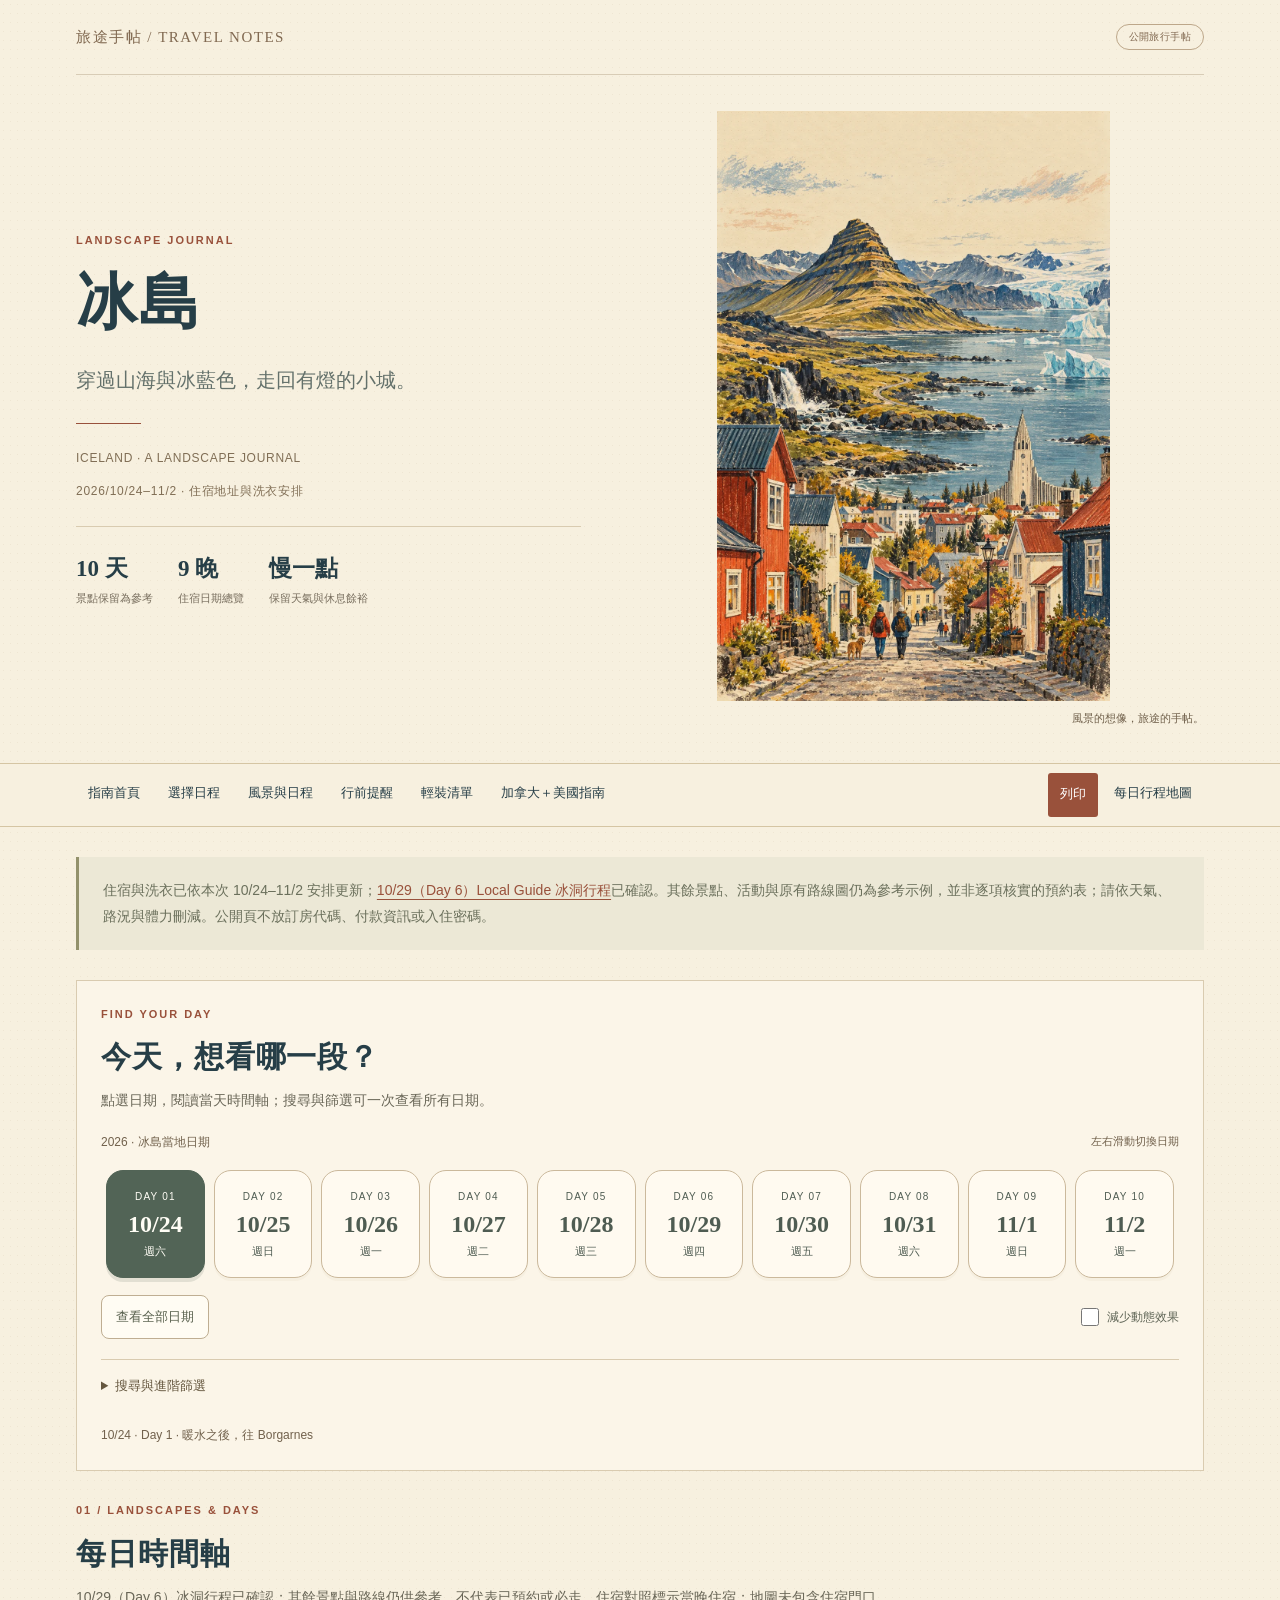
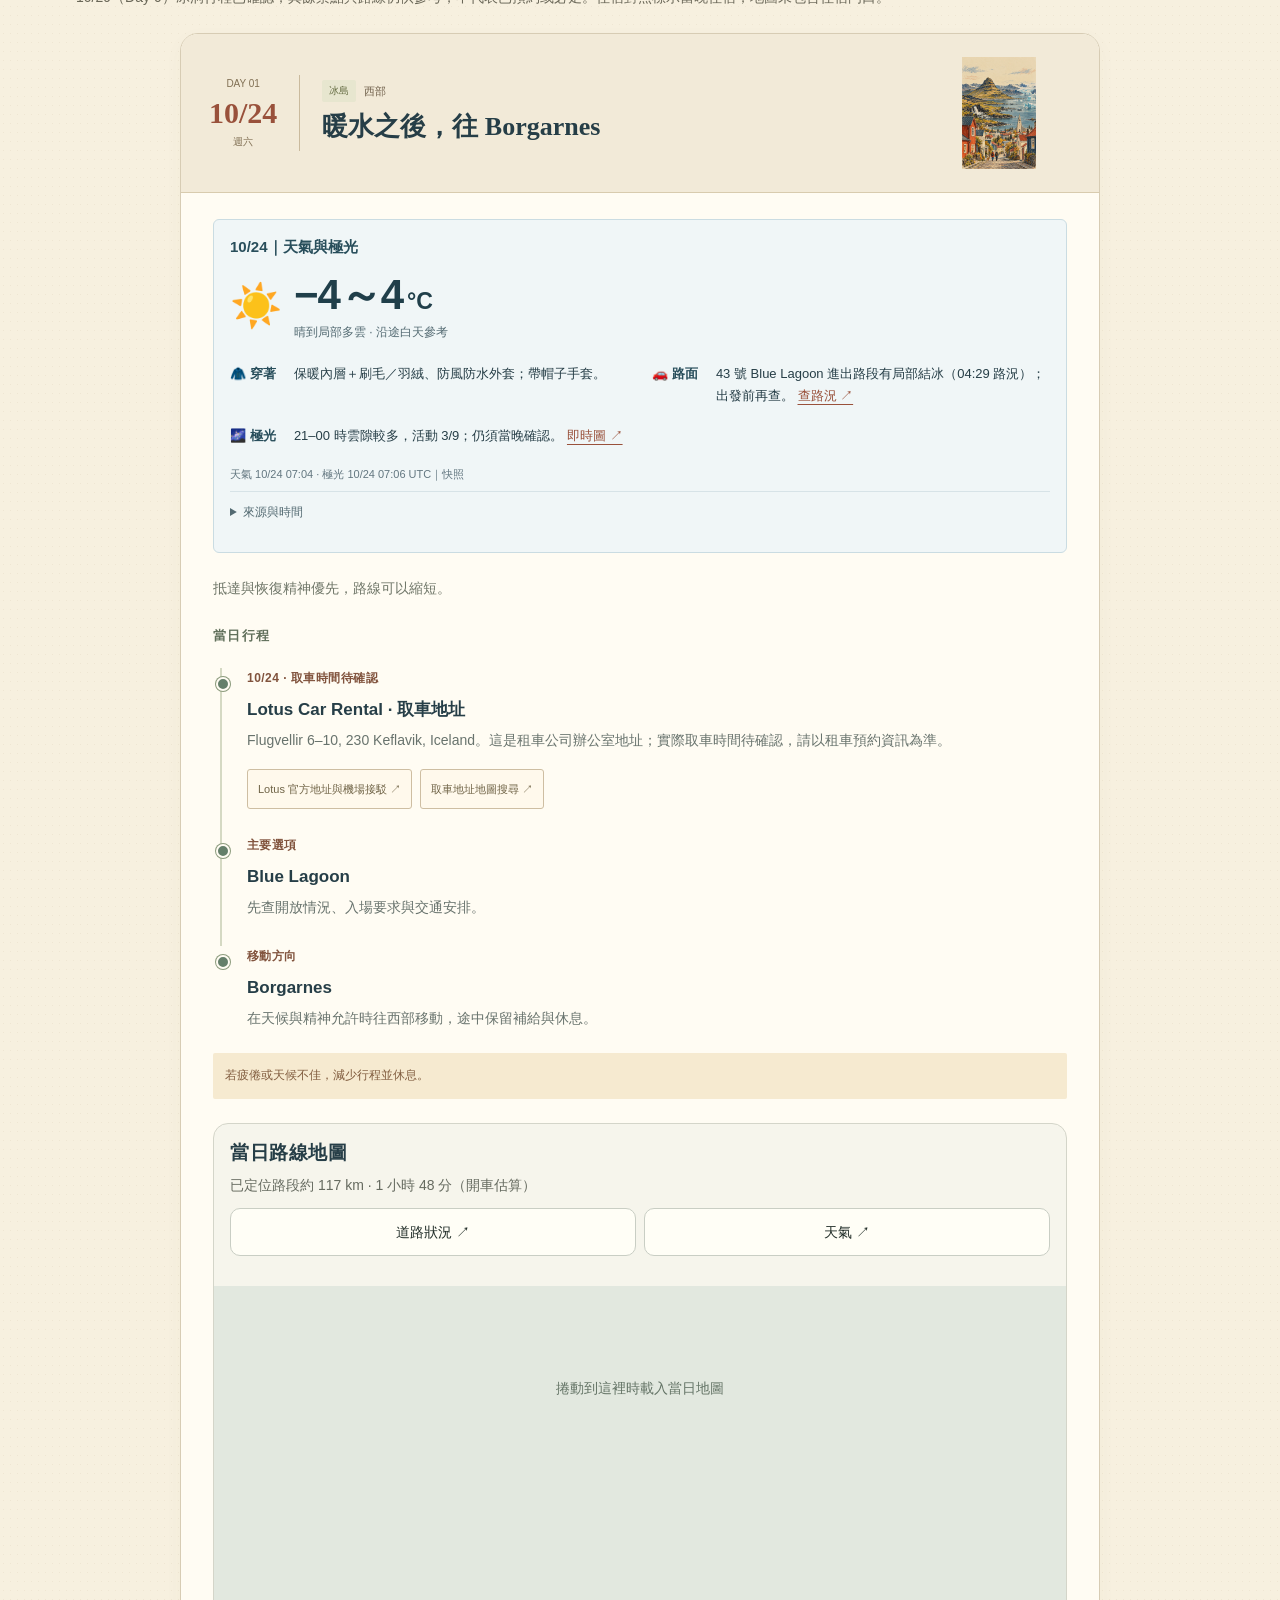
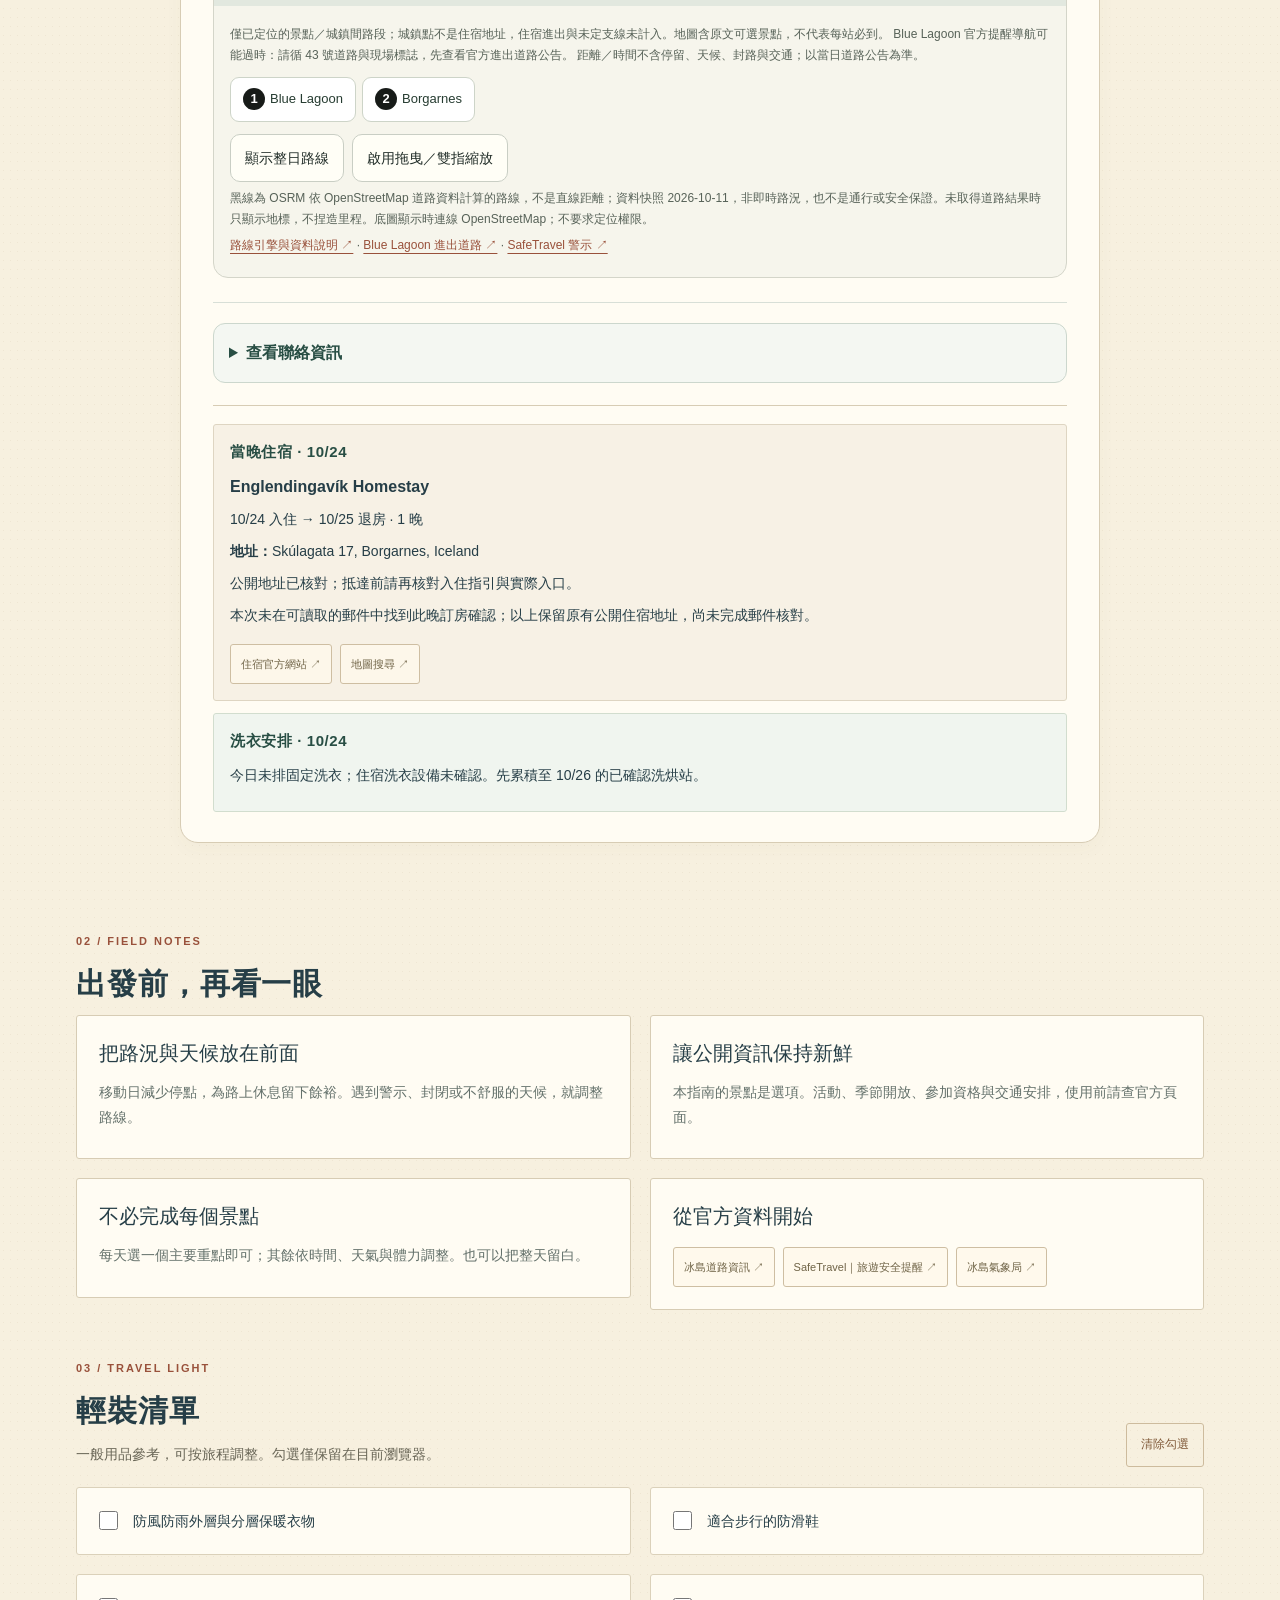
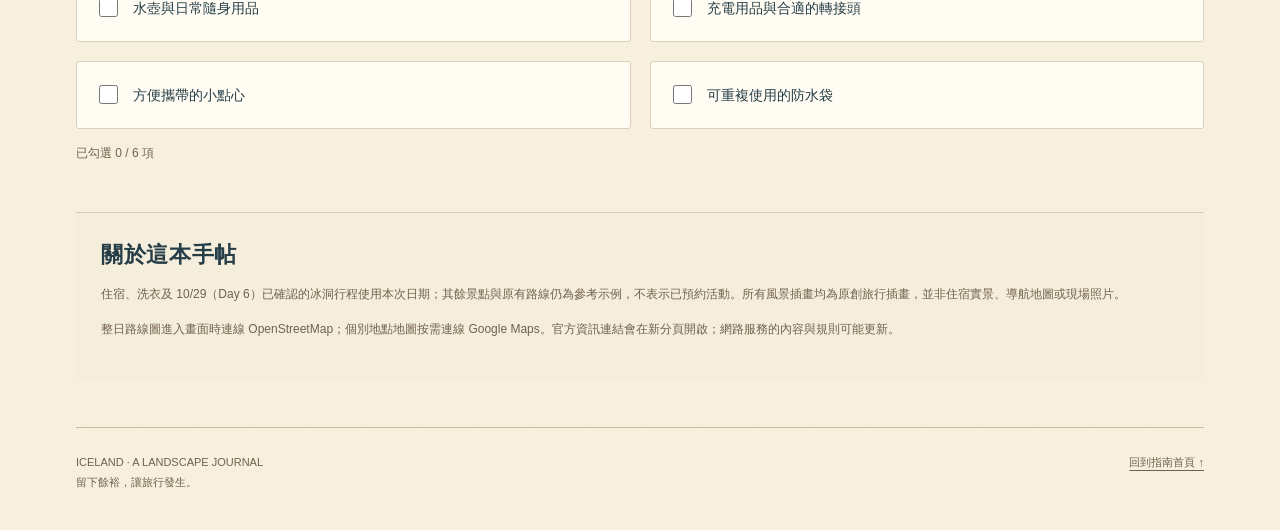
==== commit b2a25ef3: "Update Nov 2 Iceland weather snapshot and source availability" ====
--- a/iceland.html
+++ b/iceland.html
@@ -28,7 +28,7 @@
 <section id="weather-2026-11-01" class="daily-weather" aria-labelledby="weather-title-2026-11-01" data-weather-date="2026-11-01" data-weather-status="snapshot" data-aurora-updated="2026-10-27T07:46:00Z" data-aurora-status="unavailable" data-weather-updated="2026-11-01T07:58:00Z"><h4 id="weather-title-2026-11-01">11/1｜天氣與極光</h4><div class="weather-quick-top"><span class="weather-icon" aria-hidden="true">🌧️</span><div><span class="weather-temperature">6～8<span class="weather-unit">°C</span></span><p class="weather-condition">Reykjavík 陰天偶有小雨</p></div></div><dl class="weather-guidance"><div><dt>🧥 穿著</dt><dd>保暖中層＋防風防水外套、防滑防水鞋；晚間散步備雨具。</dd></div><div><dt>🚗 路面</dt><dd>已查市區幹道容易通行；仍留意雨後濕滑，出門前重查。 <a href="https://umferdin.is/en" target="_blank" rel="noopener noreferrer">查路況 ↗</a></dd></div><div class="weather-aurora"><dt>🌌 極光</dt><dd>資料暫時無法取得，觀測條件待更新。 <a href="https://en.vedur.is/weather/forecasts/aurora/" target="_blank" rel="noopener noreferrer">即時圖 ↗</a></dd></div></dl><p class="weather-updated">11/1 07:58 UTC 更新｜預報快照 · 極光暫缺</p><details class="weather-provenance"><summary>來源與時間</summary><div class="weather-provenance-body"><p>IMO 站點 XML 11/1 07:56 UTC 擷取，模型起報／分析 11/1 03:00 UTC，並非發布時間；valid=1。大字為本日 09:00–18:00 可用預報點範圍，不是全日最高／最低。Reykjavík（1475）09–18 時 6～8°C、風 2～5 m/s，主要陰天、偶有小雨，晚間雨勢較明顯；只代表城市區域，不是公寓門口精確條件。 風速不是陣風，FG 缺值不填；R 不跨不同時段累加成全日降水量。</p><p>11/1 07:57 UTC 核 Umferdin（feed 07:55）：Sæbraut（90308）、Miklabraut（90309）及 Hringbraut（90331）標示容易通行，資料時間 03:55–03:59 UTC；東側 Hádegismóar（91402）有局部結冰（05:37），若駛出市區請重查路線。07:56 SafeTravel 顯示 No Alerts，不等於所有道路安全；未涵蓋市區所有支路、人行道、停車場或未來全天。</p><p>11/1 07:56–07:57 UTC 查詢 IMO 極光頁回傳 HTTP 503，瀏覽器亦逾時；極光與雲圖的靜態頁面無有效資訊。未能核實 Reykjavík 各晚低、中、高雲量、暗夜時間、活動及有效期，因此觀測條件待更新，不沿用過期評估。連續五日來源失敗；保留上次成功資料時間（10/27 07:46 UTC），不填機率、不保證可見。</p><div class="maps"><a class="map-link" href="https://xmlweather.vedur.is/?op_w=xml&amp;type=forec&amp;lang=en&amp;view=xml&amp;ids=1475;990;1361&amp;params=T;D;F;W;R;FG" target="_blank" rel="noopener noreferrer">IMO 站點預報 ↗</a><a class="map-link" href="https://umferdin.is/en/road/90308" target="_blank" rel="noopener noreferrer">Sæbraut ↗</a><a class="map-link" href="https://umferdin.is/en/road/90331" target="_blank" rel="noopener noreferrer">Hringbraut ↗</a><a class="map-link" href="https://en.vedur.is/weather/forecasts/aurora/" target="_blank" rel="noopener noreferrer">IMO 極光／雲圖 ↗</a><a class="map-link" href="https://umferdin.is/en" target="_blank" rel="noopener noreferrer">官方路況 ↗</a><a class="map-link" href="https://safetravel.is/" target="_blank" rel="noopener noreferrer">SafeTravel ↗</a></div></div></details></section>
 <!-- ICELAND_WEATHER_DAY_2026-11-01_END -->
 <p class="lead">彩色街屋與低強度散步。</p><h4 class="timeline-heading">當日行程</h4><ul class="timeline"><li><span class="time">主要選項</span><strong class="event-title">Hallgrímskirkja（哈爾格林姆教堂）／Rainbow Street（彩虹街）</strong><p class="detail">以步行方便的街區為主。</p></li><li><span class="time">風味選項</span><strong class="event-title">咖啡、肉桂捲與熱狗</strong><p class="detail">Reykjavík Roasters、Brauð &amp; Co 與 Bæjarins Beztu 可按動線選擇。</p></li><li><span class="time">彈性選項</span><strong class="event-title">Harpa Concert Hall（哈帕音樂廳）周邊／羊毛工藝店</strong><p class="detail">把購物與散步集中在容易抵達的地方。</p></li><li id="svarta-kaffid"><span class="time">餐廳備選 · 未預約</span><strong class="event-title">Svarta Kaffið（黑咖啡館）</strong><p class="detail">雷克雅維克市區用餐選項：麵包碗熱湯。</p><p class="detail"><strong>地址：</strong>Laugavegur 54, 101 Reykjavík, 冰島</p><p class="detail">店名與地址依你提供的地圖截圖整理；營業時間與菜單請出發前查看地圖。</p><div class="maps"><a class="map-link" href="https://maps.app.goo.gl/tbHkikYqXwmmQMWaA?g_st=il" target="_blank" rel="noopener noreferrer">Google Maps · 查看餐廳與導航 ↗</a></div></li></ul><section id="route-day-9" class="route-overview daily-inline-route" aria-labelledby="route-title-8" data-route-day="day-9"><div class="route-head"><div><h2 id="route-title-8">當日路線地圖</h2><p class="route-estimate" aria-live="polite">市區散步日 · 不以開車時間代替步行估算</p></div><div class="route-sources"><a href="https://umferdin.is/en" target="_blank" rel="noopener noreferrer">道路狀況 ↗</a><a href="https://en.vedur.is/" target="_blank" rel="noopener noreferrer">天氣 ↗</a></div></div><div class="route-canvas route-locked" aria-label="Day 9 · 雷克雅維克的一杯咖啡 路線地圖"><p class="route-placeholder">捲動到這裡時載入當日地圖</p></div><div class="route-foot"><p class="route-note"></p><ol class="route-stop-list" aria-label="當日地點編號"></ol><div class="route-actions"><button type="button" class="route-reset">顯示整日路線</button><button type="button" class="route-enable" aria-pressed="false">啟用拖曳／雙指縮放</button></div><p class="route-status" role="status" aria-live="polite"></p><p class="route-note">黑線為 OSRM 依 OpenStreetMap 道路資料計算的路線，不是直線距離；資料快照 2026-10-11，非即時路況，也不是通行或安全保證。未取得道路結果時只顯示地標，不捏造里程。底圖顯示時連線 OpenStreetMap；不要求定位權限。</p><p class="route-note"><a href="https://routing.openstreetmap.de/about.html" target="_blank" rel="noopener noreferrer">路線引擎與資料說明 ↗</a> · <a href="https://www.bluelagoon.com/how-to-get-here" target="_blank" rel="noopener noreferrer">Blue Lagoon 進出道路 ↗</a> · <a href="https://safetravel.is/" target="_blank" rel="noopener noreferrer">SafeTravel 警示 ↗</a></p></div></section><div class="daily-logistics"><section class="daily-logistics-section daily-stay" aria-labelledby="day-9-stay-title"><h4 id="day-9-stay-title">當晚住宿 · 11/1</h4><p class="daily-property">Stylish 3BR | Mid-Central | Free Secure Parking（續住）</p><p>續住第 2 晚 → 11/2 退房</p><p><strong>地址：</strong>Reykjavík, Iceland；精確門牌待確認</p><p>今晚續住同一間公寓；退房方式依入住指引。</p><p>本次未在可讀取的郵件中找到此公寓的訂房確認或精確地址；待取得確認信／房東入住指引後補上。</p><div class="maps"><a class="map-link" href="https://www.airbnb.com/rooms/1626734995287957850" target="_blank" rel="noopener noreferrer">Airbnb 房源 ↗</a></div></section><section class="daily-logistics-section daily-laundry" aria-labelledby="day-9-laundry-title"><h4 id="day-9-laundry-title">洗衣安排 · 11/1</h4><p><strong>今天以乾衣、整理與收行李為主。</strong>已確認可用洗衣空間，但烘衣機仍待確認。</p><p>若需少量補洗，先確定有足夠乾衣時間；避免 11/2 退房時仍有濕衣。</p></section></div></div></article><article class="day-card" id="day-10" data-day="10" data-date="2026-11-02" aria-labelledby="day-title-10" data-week="2" data-country="冰島" data-region="Reykjavík"><div class="day-top"><div class="date-block"><span>DAY 10</span><b>11/2</b><small>週一</small></div><div class="day-heading"><div class="day-meta"><span class="tag">冰島</span><span>Reykjavík</span></div><h3 id="day-title-10">海岸留白與旅程收尾</h3></div><img class="day-illustration" src="assets/iceland-5.webp" alt="" width="144" height="112" loading="lazy" decoding="async"></div><div class="day-body"><!-- ICELAND_WEATHER_DAY_2026-11-02_START -->
-<section id="weather-2026-11-02" class="daily-weather" aria-labelledby="weather-title-2026-11-02" data-weather-date="2026-11-02" data-weather-status="snapshot" data-aurora-updated="2026-10-27T07:46:00Z" data-aurora-status="unavailable" data-weather-updated="2026-11-01T07:58:00Z"><h4 id="weather-title-2026-11-02">11/2｜天氣與極光</h4><div class="weather-quick-top"><span class="weather-icon" aria-hidden="true">🌥️</span><div><span class="weather-temperature">9～10<span class="weather-unit">°C</span></span><p class="weather-condition">Reykjavík 陰天</p></div></div><dl class="weather-guidance"><div><dt>🧥 穿著</dt><dd>保暖中層＋防風防水外套、防水鞋；戶外收好帽子等易吹走物品。</dd></div><div><dt>🚗 路面</dt><dd>風與濕滑可能影響行車，移動前重新確認當日路況。 <a href="https://umferdin.is/en" target="_blank" rel="noopener noreferrer">查路況 ↗</a></dd></div><div class="weather-aurora"><dt>🌌 極光</dt><dd>資料暫時無法取得，觀測條件待更新。 <a href="https://en.vedur.is/weather/forecasts/aurora/" target="_blank" rel="noopener noreferrer">即時圖 ↗</a></dd></div></dl><p class="weather-updated">11/1 07:58 UTC 更新｜預報快照 · 極光暫缺</p><details class="weather-provenance"><summary>來源與時間</summary><div class="weather-provenance-body"><p>IMO 站點 XML 11/1 07:56 UTC 擷取，模型起報／分析 11/1 03:00 UTC，並非發布時間；valid=1。大字為本日 09:00–18:00 可用預報點範圍，不是全日最高／最低。Reykjavík（1475）09–18 時 9～10°C、風 6～8 m/s，均為陰天；僅依公開日程 Reykjavík 地區，不擅自假設後續交通或目的地。 風速不是陣風，FG 缺值不填；R 不跨不同時段累加成全日降水量。</p><p>11/2 道路實況尚未取得；風速是模式預報，不是陣風、警報或封路證據，不把 11/1 快照當成明日路況。</p><p>11/1 07:56–07:57 UTC 查詢 IMO 極光頁回傳 HTTP 503，瀏覽器亦逾時；極光與雲圖的靜態頁面無有效資訊。未能核實 Reykjavík 各晚低、中、高雲量、暗夜時間、活動及有效期，因此觀測條件待更新，不沿用過期評估。連續五日來源失敗；保留上次成功資料時間（10/27 07:46 UTC），不填機率、不保證可見。 11/2 當晚所在地亦未確認。</p><div class="maps"><a class="map-link" href="https://xmlweather.vedur.is/?op_w=xml&amp;type=forec&amp;lang=en&amp;view=xml&amp;ids=1475;990;1361&amp;params=T;D;F;W;R;FG" target="_blank" rel="noopener noreferrer">IMO 站點預報 ↗</a><a class="map-link" href="https://en.vedur.is/weather/forecasts/aurora/" target="_blank" rel="noopener noreferrer">IMO 極光／雲圖 ↗</a><a class="map-link" href="https://umferdin.is/en" target="_blank" rel="noopener noreferrer">官方路況 ↗</a><a class="map-link" href="https://safetravel.is/" target="_blank" rel="noopener noreferrer">SafeTravel ↗</a></div></div></details></section>
+<section id="weather-2026-11-02" class="daily-weather" aria-labelledby="weather-title-2026-11-02" data-weather-date="2026-11-02" data-weather-status="snapshot" data-aurora-updated="2026-10-27T07:46:00Z" data-aurora-status="unavailable" data-weather-updated="2026-11-02T07:29:00Z"><h4 id="weather-title-2026-11-02">11/2｜天氣與極光</h4><div class="weather-quick-top"><span class="weather-icon" aria-hidden="true">🌥️</span><div><span class="weather-temperature">9<span class="weather-unit">°C</span></span><p class="weather-condition">Reykjavík 陰天</p></div></div><dl class="weather-guidance"><div><dt>🧥 穿著</dt><dd>保暖中層＋防風防水外套、防水鞋；海邊留意風勢，收好帽子。</dd></div><div><dt>🚗 路面</dt><dd>已查市區幹道容易通行；仍留意風勢與濕滑，移動前重查。 <a href="https://umferdin.is/en" target="_blank" rel="noopener noreferrer">查路況 ↗</a></dd></div><div class="weather-aurora"><dt>🌌 極光</dt><dd>資料暫時無法取得，觀測條件待更新。 <a href="https://en.vedur.is/weather/forecasts/aurora/" target="_blank" rel="noopener noreferrer">即時圖 ↗</a></dd></div></dl><p class="weather-updated">11/2 07:29 UTC 更新｜預報快照 · 極光暫缺</p><details class="weather-provenance"><summary>來源與時間</summary><div class="weather-provenance-body"><p>IMO 站點 XML 11/2 07:26 UTC 擷取，模型起報／分析 11/2 03:00 UTC，並非發布時間；valid=1。大字為本日 09:00–18:00 可用預報點範圍，不是全日最高／最低。Reykjavík（1475）09–18 時預報均為 9°C、陰天，風 6～8 m/s；晚間部分時段小雨。僅代表公開日程城市區域，不是公寓門口或未確認後續路線的精確條件。 風速不是陣風，FG 缺值不填；R 不跨不同時段累加成全日降水量。</p><p>11/2 07:28 UTC 核 Umferdin（feed 07:25）：Sæbraut（90308）、Miklabraut（90309）、Hringbraut（90331）與東側 Hádegismóar（91402）均標示容易通行，路段資料 02:55 UTC。07:27 SafeTravel 顯示 No Alerts，不等於所有道路安全；此快照不涵蓋全部支路、人行道、停車場，也不是未來全天保證。</p><p>11/2 07:27 UTC 查詢 IMO 極光頁回傳 HTTP 503，極光與雲圖靜態頁仍無有效活動、暗夜及分層雲量資訊。未能核實 Reykjavík 當晚低、中、高雲量、暗夜時間、活動及有效期，觀測條件待更新，不沿用過期評估。連續六日來源失敗；保留上次成功資料時間（10/27 07:46 UTC），不填機率、不保證可見。 11/2 當晚所在地亦未確認。</p><div class="maps"><a class="map-link" href="https://xmlweather.vedur.is/?op_w=xml&amp;type=forec&amp;lang=en&amp;view=xml&amp;ids=1475;990;1361&amp;params=T;D;F;W;R;FG" target="_blank" rel="noopener noreferrer">IMO 站點預報 ↗</a><a class="map-link" href="https://umferdin.is/en/road/90308" target="_blank" rel="noopener noreferrer">Sæbraut ↗</a><a class="map-link" href="https://umferdin.is/en/road/90331" target="_blank" rel="noopener noreferrer">Hringbraut ↗</a><a class="map-link" href="https://en.vedur.is/weather/forecasts/aurora/" target="_blank" rel="noopener noreferrer">IMO 極光／雲圖 ↗</a><a class="map-link" href="https://umferdin.is/en" target="_blank" rel="noopener noreferrer">官方路況 ↗</a><a class="map-link" href="https://safetravel.is/" target="_blank" rel="noopener noreferrer">SafeTravel ↗</a></div></div></details></section>
 <!-- ICELAND_WEATHER_DAY_2026-11-02_END -->
 <p class="lead">最後一天仍然可以慢慢走。</p><h4 class="timeline-heading">當日行程</h4><ul class="timeline"><li><span class="time">自由選擇</span><strong class="event-title">海岸短走或市區休息</strong><p class="detail">天氣不佳就留在室內，不為了最後一站趕路。</p></li><li><span class="time">移動準備</span><strong class="event-title">前往下一站</strong><p class="detail">按當次交通安排預留路況、補給與接駁時間。</p></li></ul><div class="maps"><a class="map-link" href="https://www.road.is/" target="_blank" rel="noopener noreferrer">冰島道路資訊 ↗</a><a class="map-link" href="https://en.vedur.is/" target="_blank" rel="noopener noreferrer">冰島氣象局 ↗</a></div><section id="route-day-10" class="route-overview daily-inline-route" aria-labelledby="route-title-9" data-route-day="day-10"><div class="route-head"><div><h2 id="route-title-9">當日路線地圖</h2><p class="route-estimate" aria-live="polite">未有可計算的完整道路區段</p></div><div class="route-sources"><a href="https://umferdin.is/en" target="_blank" rel="noopener noreferrer">道路狀況 ↗</a><a href="https://en.vedur.is/" target="_blank" rel="noopener noreferrer">天氣 ↗</a></div></div><div class="route-canvas route-locked" aria-label="Day 10 · 海岸留白與旅程收尾 路線地圖"><p class="route-placeholder">捲動到這裡時載入當日地圖</p></div><div class="route-foot"><p class="route-note"></p><ol class="route-stop-list" aria-label="當日地點編號"></ol><div class="route-actions"><button type="button" class="route-reset">顯示整日路線</button><button type="button" class="route-enable" aria-pressed="false">啟用拖曳／雙指縮放</button></div><p class="route-status" role="status" aria-live="polite"></p><p class="route-note">黑線為 OSRM 依 OpenStreetMap 道路資料計算的路線，不是直線距離；資料快照 2026-10-11，非即時路況，也不是通行或安全保證。未取得道路結果時只顯示地標，不捏造里程。底圖顯示時連線 OpenStreetMap；不要求定位權限。</p><p class="route-note"><a href="https://routing.openstreetmap.de/about.html" target="_blank" rel="noopener noreferrer">路線引擎與資料說明 ↗</a> · <a href="https://www.bluelagoon.com/how-to-get-here" target="_blank" rel="noopener noreferrer">Blue Lagoon 進出道路 ↗</a> · <a href="https://safetravel.is/" target="_blank" rel="noopener noreferrer">SafeTravel 警示 ↗</a></p></div></section><div class="daily-logistics"><section class="daily-logistics-section daily-stay" aria-labelledby="day-10-stay-title"><h4 id="day-10-stay-title">住宿／退房 · 11/2</h4><p class="daily-property">Reykjavík 公寓退房</p><p>今天從 Stylish 3BR 公寓退房</p><p><strong>地址：</strong>Reykjavík, Iceland；精確門牌待確認</p><p>本日不新增冰島住宿；後續住宿依下一段安排確認。</p><p>本次未在可讀取的郵件中找到此公寓的訂房確認或精確地址；待取得確認信／房東入住指引後補上。</p><div class="maps"><a class="map-link" href="https://www.airbnb.com/rooms/1626734995287957850" target="_blank" rel="noopener noreferrer">Airbnb 房源 ↗</a></div></section><section class="daily-logistics-section daily-laundry" aria-labelledby="day-10-laundry-title"><h4 id="day-10-laundry-title">洗衣安排 · 11/2</h4><p>今日不安排新一輪洗衣。退房前檢查洗衣空間、晾衣處與行李，確認衣物已乾且沒有遺漏。</p></section></div></div></article></div></section><div id="no-results" class="empty-state" hidden><p>沒有符合這組條件的日程。試試其他地區或清除篩選。</p><button id="empty-reset" type="button" class="reset">查看全部日程</button></div></section><section id="notes" class="section"><p class="eyebrow">02 / FIELD NOTES</p><h2>出發前，再看一眼</h2><div class="cards"><article class="info-card"><h3>把路況與天候放在前面</h3><p>移動日減少停點，為路上休息留下餘裕。遇到警示、封閉或不舒服的天候，就調整路線。</p></article><article class="info-card"><h3>讓公開資訊保持新鮮</h3><p>本指南的景點是選項。活動、季節開放、參加資格與交通安排，使用前請查官方頁面。</p></article><article class="info-card"><h3>不必完成每個景點</h3><p>每天選一個主要重點即可；其餘依時間、天氣與體力調整。也可以把整天留白。</p></article><article class="info-card"><h3>從官方資料開始</h3><div class="maps"><a class="map-link" href="https://www.road.is/" target="_blank" rel="noopener noreferrer">冰島道路資訊 ↗</a><a class="map-link" href="https://safetravel.is/" target="_blank" rel="noopener noreferrer">SafeTravel｜旅遊安全提醒 ↗</a><a class="map-link" href="https://en.vedur.is/" target="_blank" rel="noopener noreferrer">冰島氣象局 ↗</a></div></article></div></section><section id="packing" class="section"><div class="section-head"><div><p class="eyebrow">03 / TRAVEL LIGHT</p><h2>輕裝清單</h2><p class="section-desc">一般用品參考，可按旅程調整。勾選僅保留在目前瀏覽器。</p></div><button id="reset-packing" class="reset" type="button">清除勾選</button></div><div class="check-list"><label class="check-item"><input type="checkbox" data-save="item-0"><span>防風防雨外層與分層保暖衣物</span></label><label class="check-item"><input type="checkbox" data-save="item-1"><span>適合步行的防滑鞋</span></label><label class="check-item"><input type="checkbox" data-save="item-2"><span>水壺與日常隨身用品</span></label><label class="check-item"><input type="checkbox" data-save="item-3"><span>充電用品與合適的轉接頭</span></label><label class="check-item"><input type="checkbox" data-save="item-4"><span>方便攜帶的小點心</span></label><label class="check-item"><input type="checkbox" data-save="item-5"><span>可重複使用的防水袋</span></label></div><p id="packing-progress" role="status" class="result-count"></p></section><section class="section source"><h2>關於這本手帖</h2><p>住宿、洗衣及 10/29（Day 6）已確認的冰洞行程使用本次日期；其餘景點與原有路線仍為參考示例，不表示已預約活動。所有風景插畫均為原創旅行插畫，並非住宿實景、導航地圖或現場照片。</p><p>整日路線圖進入畫面時連線 OpenStreetMap；個別地點地圖按需連線 Google Maps。官方資訊連結會在新分頁開啟；網路服務的內容與規則可能更新。</p></section></main><footer class="wrap"><div class="footer"><p>ICELAND · A LANDSCAPE JOURNAL<br>留下餘裕，讓旅行發生。</p><a href="index.html">回到指南首頁 ↑</a></div></footer><script src="assets/iceland-daily.js?v=20261023-timeline1" defer></script><script id="iceland-route-data" type="application/json">{"days":{"day-1":{"points":[{"lat":63.883092,"lon":-22.448498,"source":"https://www.openstreetmap.org/way/1455126675","label":"Blue Lagoon","kind":"visitor_parking","uncertainty":"OSM parking-area center; approximate driving arrival point","access_note":"Official directions say use road 43 and follow signs because navigation apps may show outdated routes.","access_source":"https://www.bluelagoon.com/how-to-get-here","verified_at":"2026-10-11","coordinate_method":"Official coordinate or OpenStreetMap point; for parking polygons, computed bounding-box center. Not a surveyed entrance or live navigation guarantee.","name":"Blue Lagoon"},{"lat":64.535327,"lon":-21.924413,"source":"https://www.west.is/is/stadir/borgarnes-gonguleid","label":"Borgarnes","uncertainty":"Public town reference point; not accommodation","kind":"town_reference","verified_at":"2026-10-11","coordinate_method":"Official coordinate or OpenStreetMap point; for parking polygons, computed bounding-box center. Not a surveyed entrance or live navigation guarantee.","name":"Borgarnes"}],"route":{"distance":116655.8,"duration":6506.2,"geometry":{"coordinates":[[-22.448516,63.883064],[-22.421557,63.882347],[-22.42856,63.946753],[-22.418875,63.962186],[-22.172691,64.016748],[-21.941827,64.059536],[-21.938871,64.073784],[-21.898498,64.081321],[-21.880433,64.100176],[-21.846311,64.108442],[-21.846723,64.123092],[-21.779697,64.126062],[-21.716255,64.163393],[-21.67705,64.172258],[-21.711705,64.207391],[-21.754389,64.205842],[-21.809617,64.22391],[-21.829656,64.243616],[-21.840676,64.277135],[-21.834645,64.288281],[-21.87938,64.313208],[-21.893933,64.31463],[-21.911906,64.308432],[-21.82286,64.3407],[-21.806142,64.35577],[-21.850442,64.377304],[-21.852551,64.393364],[-21.90582,64.401785],[-21.922252,64.415237],[-21.95574,64.427236],[-21.964269,64.47171],[-21.941395,64.495107],[-21.916052,64.510024],[-21.890217,64.515481],[-21.883629,64.526087],[-21.910676,64.544636],[-21.924404,64.535422]],"type":"LineString"},"source":"https://routing.openstreetmap.de/routed-car/route/v1/driving/-22.4484980,63.8830920;-21.9244130,64.5353270?overview=simplified&geometries=geojson&steps=false","snapMax":10.59992518,"calculated":"2026-10-11"},"mode":"driving","note":"僅已定位的景點／城鎮間路段；城鎮點不是住宿地址，住宿進出與未定支線未計入。地圖含原文可選景點，不代表每站必到。 Blue Lagoon 官方提醒導航可能過時：請循 43 號道路與現場標誌，先查看官方進出道路公告。","label":"Day 1 · 暖水之後，往 Borgarnes"},"day-2":{"points":[{"lat":64.80385,"lon":-23.080992,"source":"https://www.west.is/en/destinations/nature-1/ytri-tunga-walking-trail","label":"Ytri Tunga","uncertainty":"Official tourism-board trailhead coordinate; approximate car-park arrival point","kind":"visitor_access","verified_at":"2026-10-11","coordinate_method":"Official coordinate or OpenStreetMap point; for parking polygons, computed bounding-box center. Not a surveyed entrance or live navigation guarantee.","name":"Ytri Tunga"},{"lat":64.82176,"lon":-23.384817,"source":"https://www.openstreetmap.org/way/217860929","label":"Búðakirkja","kind":"visitor_parking","uncertainty":"OSM parking-area center; approximate driving arrival point","attraction":{"lat":64.821663,"lon":-23.3840222,"source":"https://www.openstreetmap.org/way/289737040"},"verified_at":"2026-10-11","coordinate_method":"Official coordinate or OpenStreetMap point; for parking polygons, computed bounding-box center. Not a surveyed entrance or live navigation guarantee.","name":"Búðakirkja"},{"lat":64.766348,"lon":-23.627891,"source":"https://www.openstreetmap.org/way/1138357154","label":"Arnarstapi","kind":"visitor_parking","uncertainty":"OSM parking-area center; approximate driving arrival point","verified_at":"2026-10-11","coordinate_method":"Official coordinate or OpenStreetMap point; for parking polygons, computed bounding-box center. Not a surveyed entrance or live navigation guarantee.","name":"Arnarstapi"},{"lat":64.927864,"lon":-23.313194,"source":"https://www.openstreetmap.org/way/688056330","label":"Kirkjufell","kind":"visitor_parking","uncertainty":"OSM parking-area center; approximate driving arrival point","attraction":{"lat":64.92616,"lon":-23.3123631,"source":"https://www.openstreetmap.org/node/4328166327"},"verified_at":"2026-10-11","coordinate_method":"Official coordinate or OpenStreetMap point; for parking polygons, computed bounding-box center. Not a surveyed entrance or live navigation guarantee.","name":"Kirkjufell"}],"route":{"distance":89019.3,"duration":5258.8,"geometry":{"coordinates":[[-23.080847,64.803825],[-23.073844,64.808932],[-23.090653,64.809125],[-23.10679,64.806692],[-23.125115,64.813538],[-23.162928,64.81677],[-23.19674,64.822898],[-23.218585,64.824938],[-23.232447,64.828623],[-23.27589,64.830215],[-23.313435,64.840517],[-23.367772,64.844713],[-23.393182,64.843132],[-23.402849,64.838871],[-23.402723,64.835809],[-23.40802,64.834391],[-23.40437,64.828398],[-23.393594,64.825137],[-23.387575,64.825026],[-23.384576,64.821785],[-23.387575,64.825026],[-23.393594,64.825137],[-23.40437,64.828398],[-23.40802,64.834391],[-23.429423,64.830023],[-23.441064,64.824078],[-23.448082,64.824723],[-23.460279,64.828401],[-23.497245,64.830781],[-23.519969,64.828378],[-23.57485,64.817519],[-23.590877,64.810748],[-23.62096,64.804844],[-23.630952,64.801041],[-23.635777,64.797399],[-23.645612,64.783846],[-23.640678,64.769599],[-23.643332,64.767259],[-23.627915,64.766284],[-23.643332,64.767259],[-23.640678,64.769599],[-23.645612,64.783846],[-23.635777,64.797399],[-23.630952,64.801041],[-23.62096,64.804844],[-23.590877,64.810748],[-23.57485,64.817519],[-23.519159,64.828508],[-23.490449,64.830785],[-23.460279,64.828401],[-23.442551,64.823958],[-23.437172,64.825092],[-23.429423,64.830023],[-23.404908,64.834928],[-23.401549,64.837042],[-23.402849,64.838871],[-23.410203,64.837463],[-23.421234,64.839829],[-23.427711,64.838813],[-23.436149,64.839326],[-23.445746,64.835772],[-23.456102,64.83626],[-23.476712,64.842458],[-23.479668,64.847299],[-23.49508,64.84796],[-23.505828,64.851034],[-23.508732,64.853166],[-23.508915,64.856796],[-23.515238,64.861261],[-23.542029,64.864453],[-23.551122,64.866855],[-23.563178,64.866378],[-23.578243,64.86894],[-23.584892,64.872159],[-23.587097,64.877053],[-23.585584,64.878469],[-23.579646,64.879445],[-23.579262,64.88121],[-23.587674,64.885119],[-23.600299,64.884699],[-23.603456,64.887495],[-23.602712,64.890804],[-23.579843,64.903645],[-23.539026,64.9138],[-23.522997,64.91945],[-23.510976,64.927711],[-23.496066,64.943568],[-23.486441,64.94819],[-23.477681,64.949407],[-23.467516,64.947613],[-23.444338,64.94633],[-23.423447,64.946706],[-23.392666,64.944221],[-23.376278,64.939879],[-23.335857,64.934444],[-23.313244,64.928786],[-23.313342,64.927844]],"type":"LineString"},"source":"https://routing.openstreetmap.de/routed-car/route/v1/driving/-23.0809920,64.8038500;-23.3848170,64.8217600;-23.6278910,64.7663480;-23.3131940,64.9278640?overview=simplified&geometries=geojson&steps=false","snapMax":11.77817457,"calculated":"2026-10-11"},"mode":"driving","note":"僅已定位的景點／城鎮間路段；城鎮點不是住宿地址，住宿進出與未定支線未計入。地圖含原文可選景點，不代表每站必到。","label":"Day 2 · 海豹沙灘與草帽山"},"day-6":{"points":[{"lat":64.04801,"lon":-16.179689,"source":"https://www.openstreetmap.org/way/298932452","label":"Jökulsárlón","kind":"visitor_parking","uncertainty":"OSM parking-area center; approximate driving arrival point","access_note":"Main lagoon visitor car park; not the geocoder centroid in the lagoon.","verified_at":"2026-10-11","coordinate_method":"Official coordinate or OpenStreetMap point; for parking polygons, computed bounding-box center. Not a surveyed entrance or live navigation guarantee.","name":"Jökulsárlón"}],"route":null,"mode":"driving","note":"目前只有一處可確認定位，或交通／集合點仍待定；只標地點，不虛構全日路線與總里程。","label":"Day 6 · 留在冰藍色裡"},"day-7":{"points":[{"lat":63.793065,"lon":-18.041859,"source":"https://www.openstreetmap.org/node/60472743","label":"Kirkjubæjarklaustur","uncertainty":"Town reference point; not accommodation","kind":"village","verified_at":"2026-10-11","coordinate_method":"Official coordinate or OpenStreetMap point; for parking polygons, computed bounding-box center. Not a surveyed entrance or live navigation guarantee.","name":"Kirkjubæjarklaustur"},{"lat":63.770332,"lon":-18.171777,"source":"https://www.openstreetmap.org/relation/20613921","label":"Fjaðrárgljúfur","kind":"visitor_parking","uncertainty":"OSM parking-area center; approximate driving arrival point","access_note":"Lower car park accessed by road 206; this is not the upper F-road parking area.","verified_at":"2026-10-11","coordinate_method":"Official coordinate or OpenStreetMap point; for parking polygons, computed bounding-box center. Not a surveyed entrance or live navigation guarantee.","name":"Fjaðrárgljúfur"}],"route":null,"mode":"driving","note":"行程已改為 Fosshotel Glacier Lagoon → Fjallsárlón（小冰河湖）→ Systrakaffi（教堂鎮午餐）→ Fjaðrárgljúfur（羽毛河峽谷）→ Hrífunes Nature Park。現有地圖僅標示已核實定位的教堂鎮與峽谷；其他停靠點待精確定位，舊版 Höfn／Skaftafell 路線已移除，不顯示錯誤車程。","label":"Day 7 · 海鮮支線與東南岸回程"},"day-8":{"points":[{"lat":64.309047,"lon":-20.3035,"source":"https://www.openstreetmap.org/way/194193955","label":"Geysir","kind":"visitor_parking","uncertainty":"OSM parking-area center; approximate driving arrival point","attraction":{"lat":64.3138382,"lon":-20.2995104,"source":"https://www.openstreetmap.org/node/60653536"},"verified_at":"2026-10-11","coordinate_method":"Official coordinate or OpenStreetMap point; for parking polygons, computed bounding-box center. Not a surveyed entrance or live navigation guarantee.","name":"Geysir"},{"lat":64.255561,"lon":-21.136075,"source":"https://www.openstreetmap.org/way/763346294","label":"Þingvellir","kind":"visitor_parking","uncertainty":"OSM parking-area center; approximate driving arrival point","access_source":"https://www.thingvellir.is/en/things-to-do/visitor-centre/","alias_of":"Þingvellir visitor center","verified_at":"2026-10-11","coordinate_method":"Official coordinate or OpenStreetMap point; for parking polygons, computed bounding-box center. Not a surveyed entrance or live navigation guarantee.","name":"Þingvellir"},{"lat":64.145981,"lon":-21.942237,"source":"https://www.openstreetmap.org/relation/2580605","label":"Reykjavík","uncertainty":"Public city reference point; not accommodation","kind":"administrative","verified_at":"2026-10-11","coordinate_method":"Official coordinate or OpenStreetMap point; for parking polygons, computed bounding-box center. Not a surveyed entrance or live navigation guarantee.","name":"Reykjavík"}],"route":null,"mode":"driving","note":"行程順序：Hrífunes 08:30 建議退房（最晚 09:30）→ Geysir Centre 午餐 → Geysir 間歇泉 → Brúarfoss 藍色秘境 → Þingvellir 板塊交界 → Reykjavík。地圖目前只標示已核實定位的 Geysir、Þingvellir 與 Reykjavík；未精確定位的 Geysir Centre、Brúarfoss 及住宿不以猜測座標繪製，舊 Gullfoss 路線已移除。","label":"Day 8 · 黃金圈選段，回到小城"},"day-9":{"points":[{"lat":64.141795,"lon":-21.92671,"source":"https://www.openstreetmap.org/relation/6184378","label":"Hallgrímskirkja","uncertainty":"Building reference point; route endpoint should snap to adjacent public road","kind":"place_of_worship","verified_at":"2026-10-11","coordinate_method":"Official coordinate or OpenStreetMap point; for parking polygons, computed bounding-box center. Not a surveyed entrance or live navigation guarantee.","name":"Hallgrímskirkja"},{"lat":64.150433,"lon":-21.932854,"source":"https://www.openstreetmap.org/way/108335182","label":"Harpa","uncertainty":"Building reference point; route endpoint should snap to adjacent public road","kind":"theatre","verified_at":"2026-10-11","coordinate_method":"Official coordinate or OpenStreetMap point; for parking polygons, computed bounding-box center. Not a surveyed entrance or live navigation guarantee.","name":"Harpa"}],"route":null,"mode":"walk","note":"市區低強度散步：只標示可確認地標；餐廳、商店及完整步行動線未納入此圖，不畫假路線或計算開車總里程。","label":"Day 9 · 雷克雅維克的一杯咖啡"},"day-10":{"points":[{"lat":64.145981,"lon":-21.942237,"source":"https://www.openstreetmap.org/relation/2580605","label":"Reykjavík","uncertainty":"Public city reference point; not accommodation","kind":"administrative","verified_at":"2026-10-11","coordinate_method":"Official coordinate or OpenStreetMap point; for parking polygons, computed bounding-box center. Not a surveyed entrance or live navigation guarantee.","name":"Reykjavík"}],"route":null,"mode":"driving","note":"目前只有一處可確認定位，或交通／集合點仍待定；只標地點，不虛構全日路線與總里程。","label":"Day 10 · 海岸留白與旅程收尾"}}}</script><script src="assets/leaflet.js?v=20261011-route1" defer></script><script src="assets/iceland-route.js?v=20261023-timeline1" defer></script></body></html>
 
